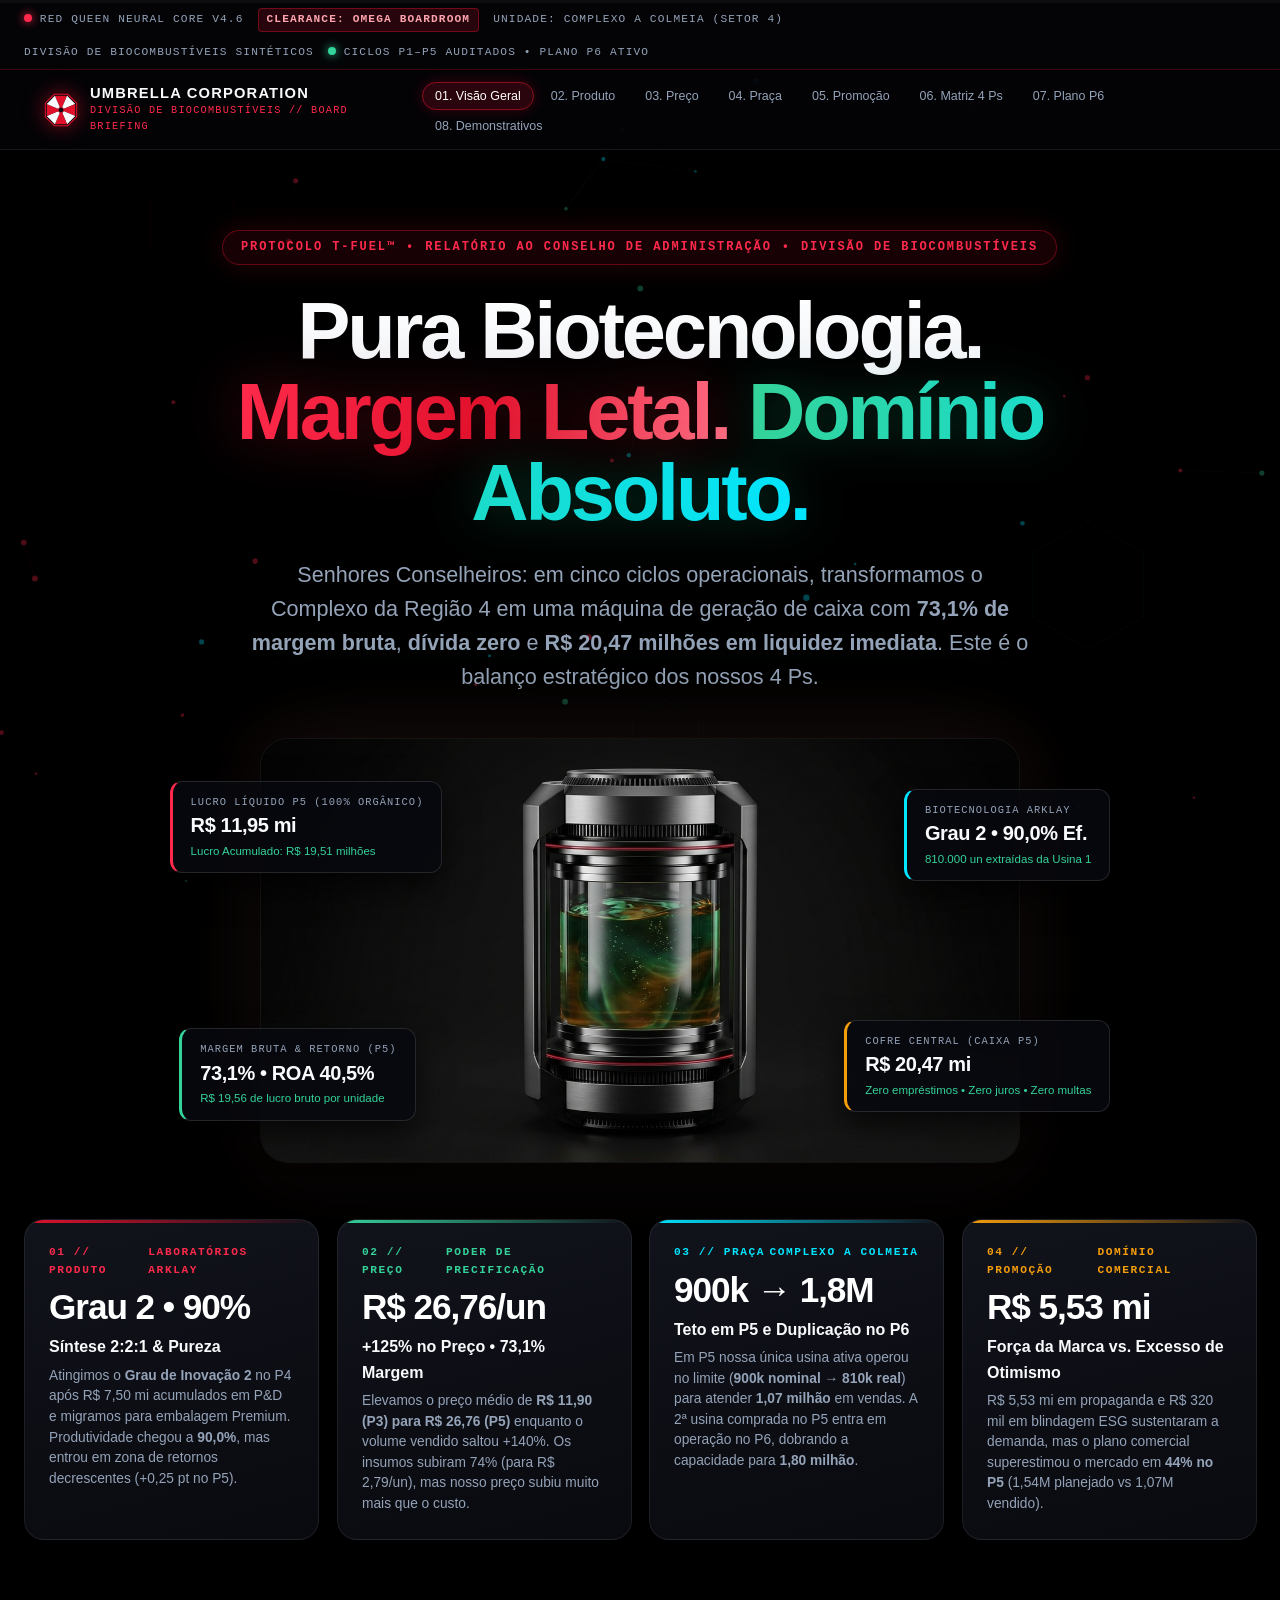
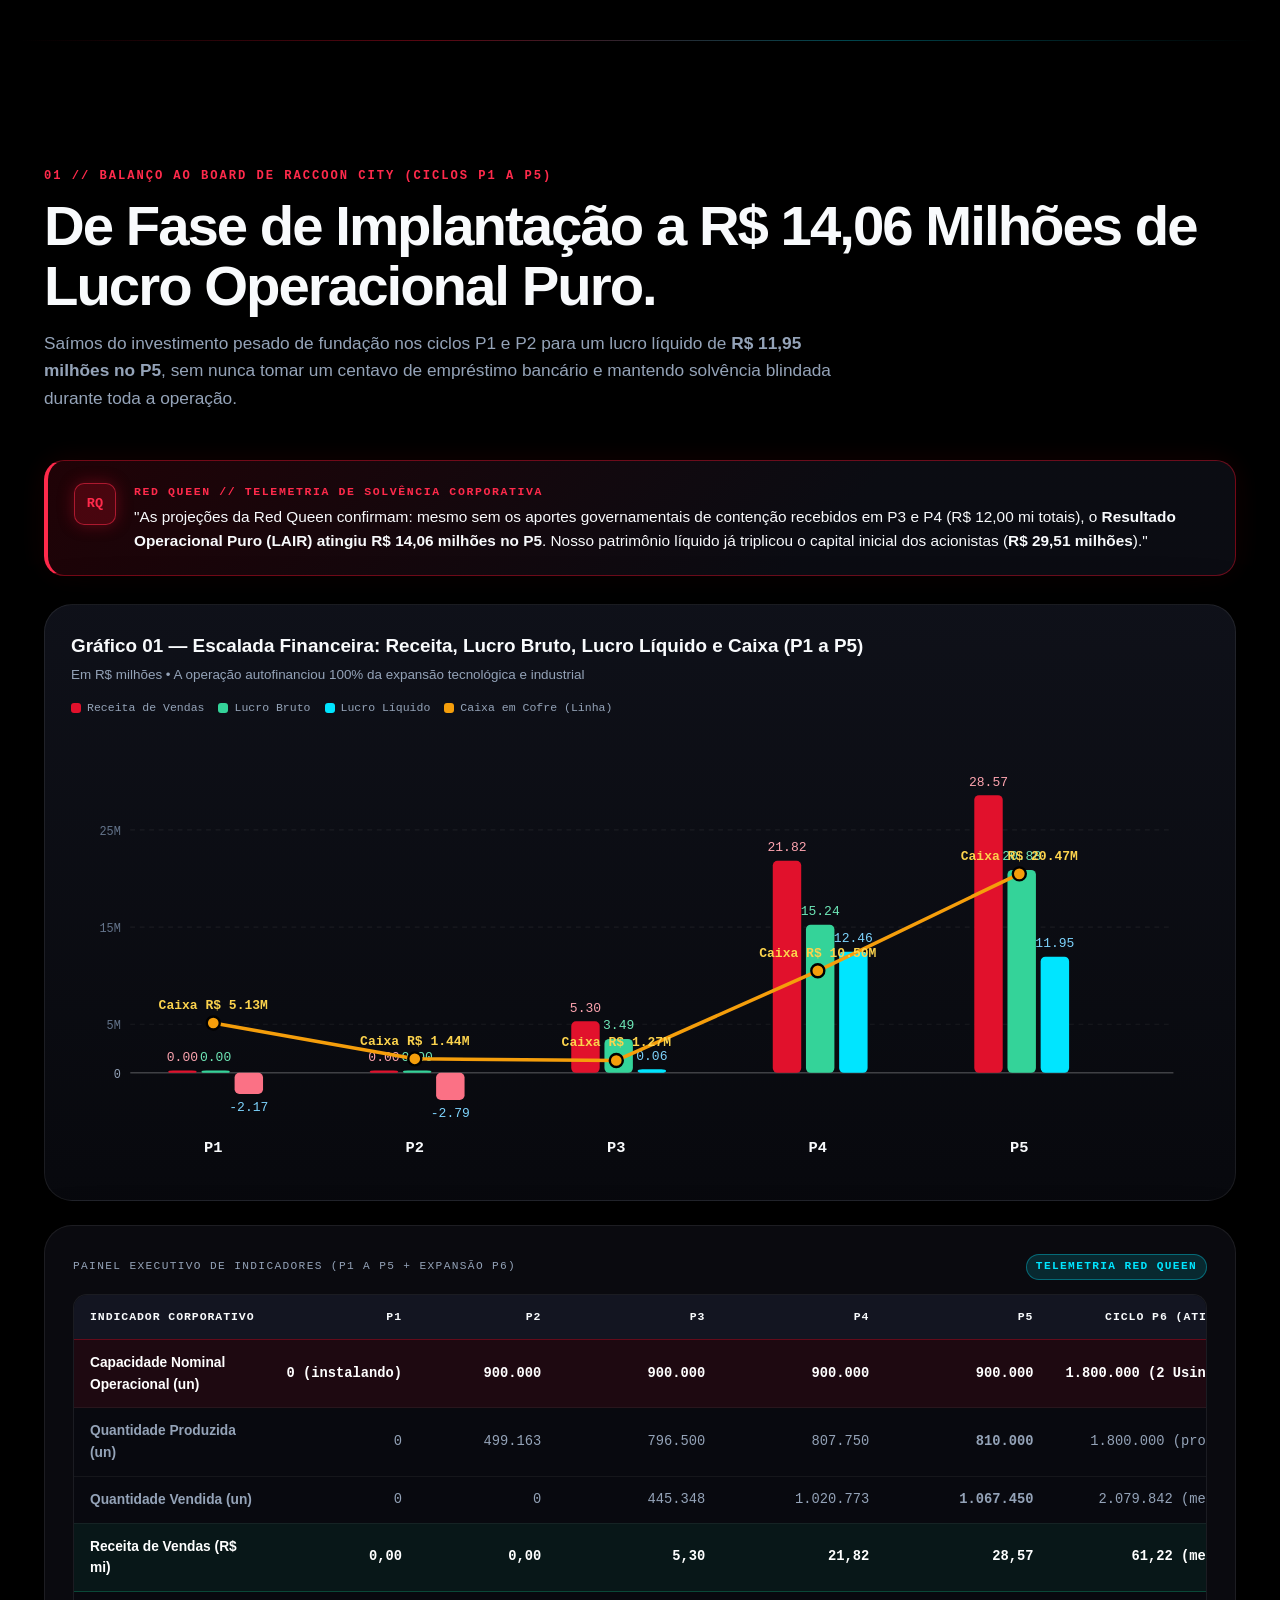
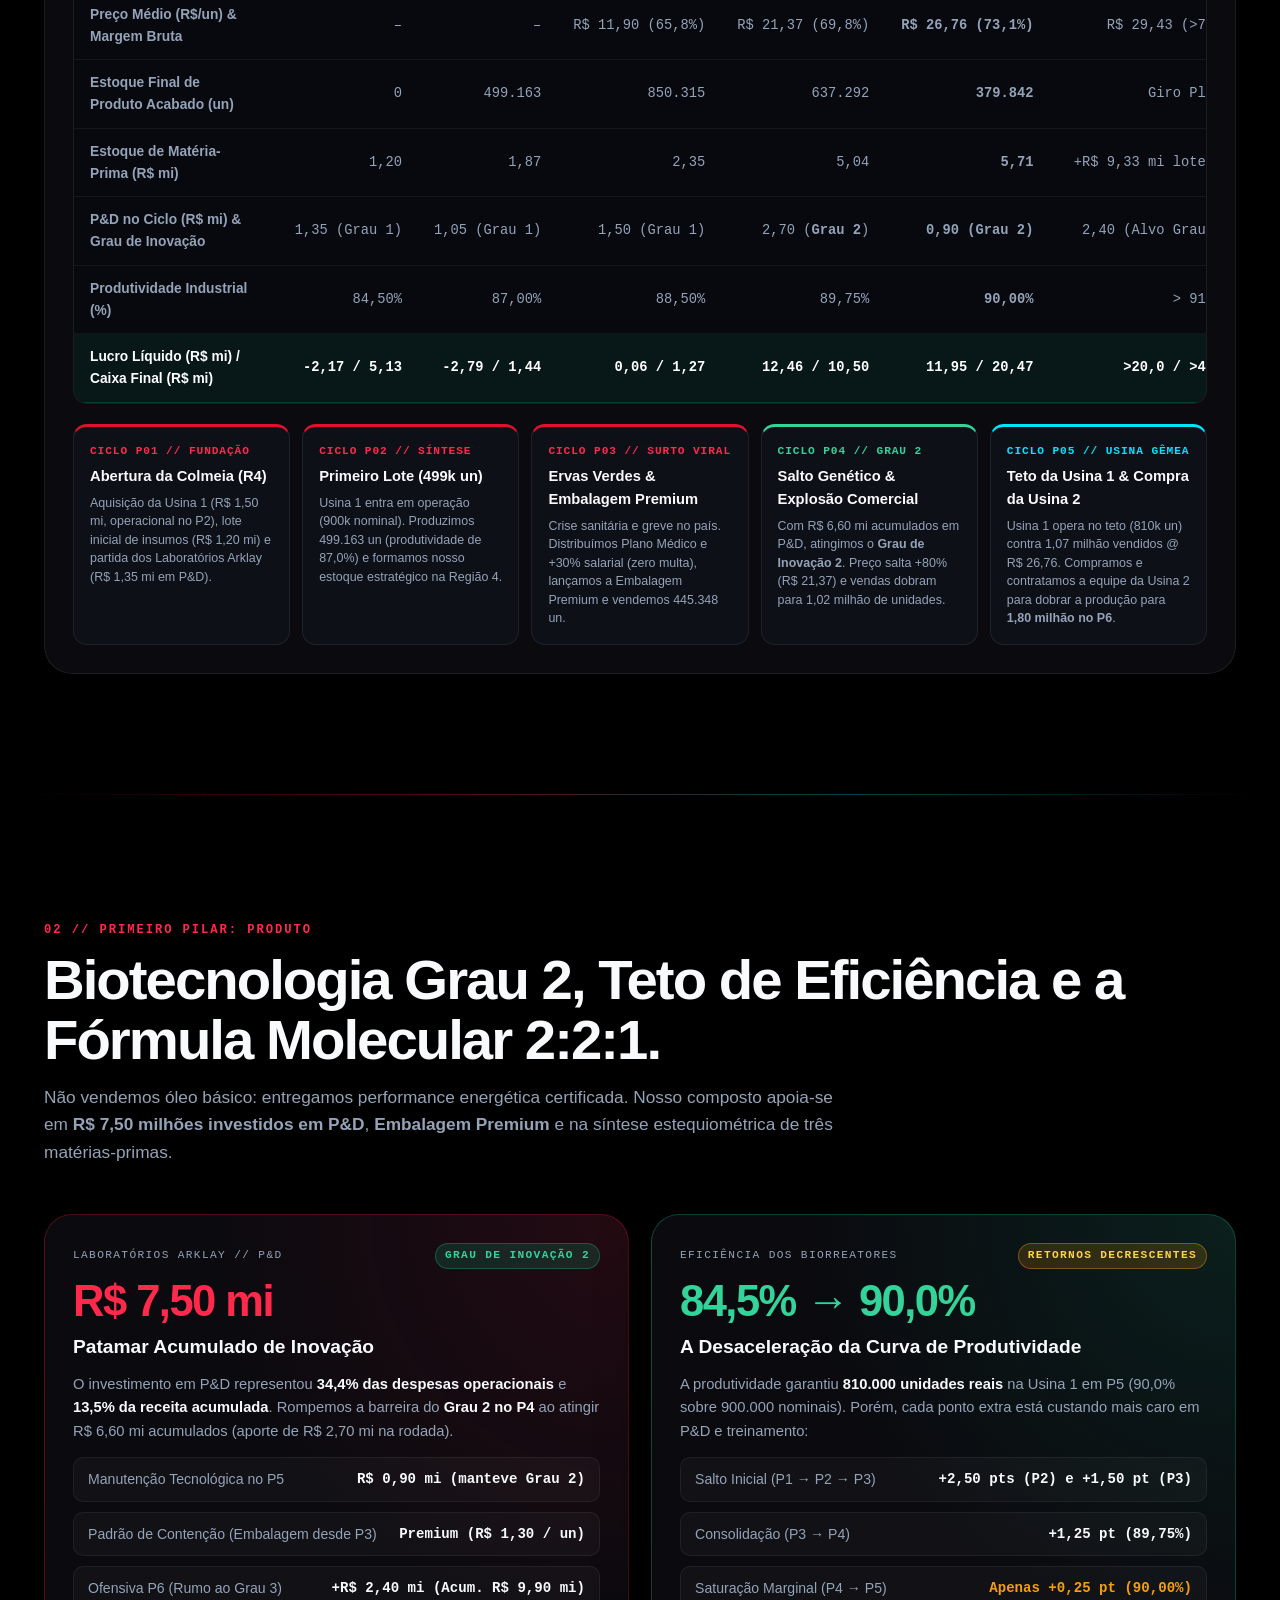
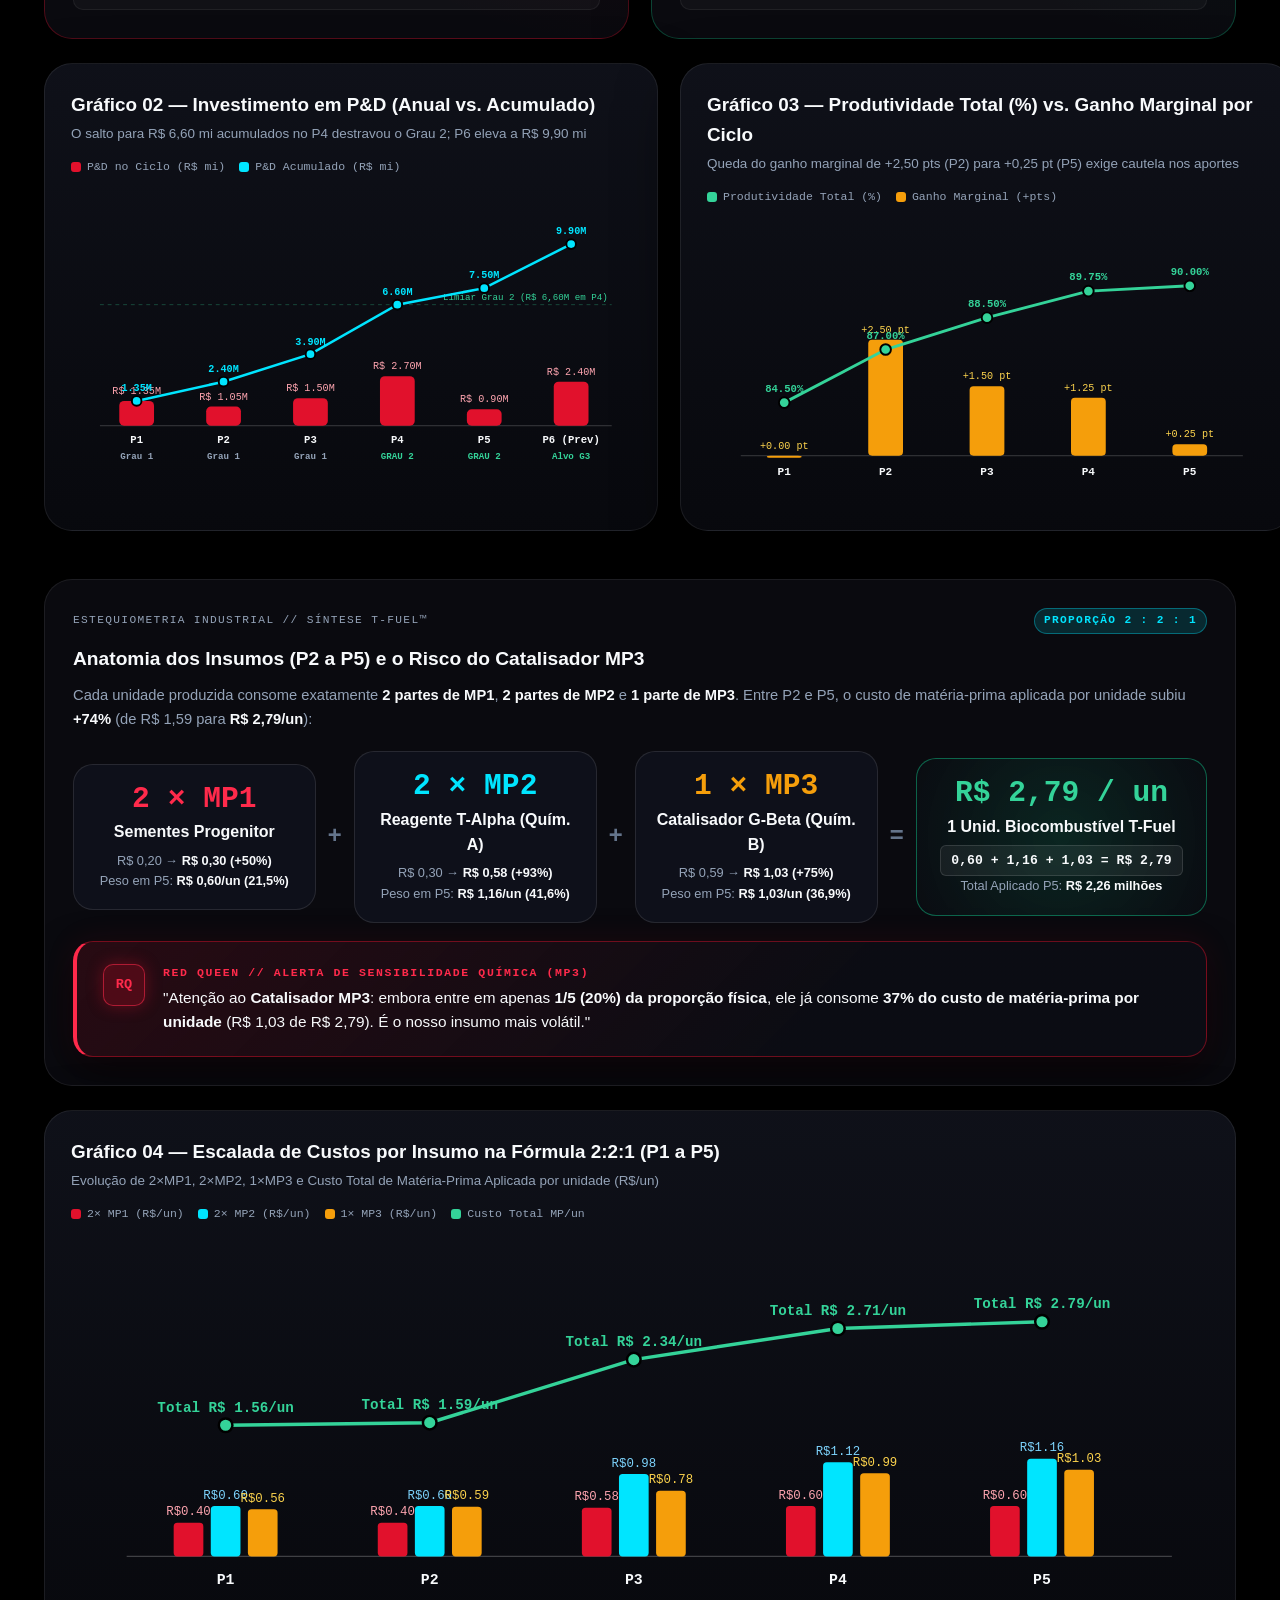
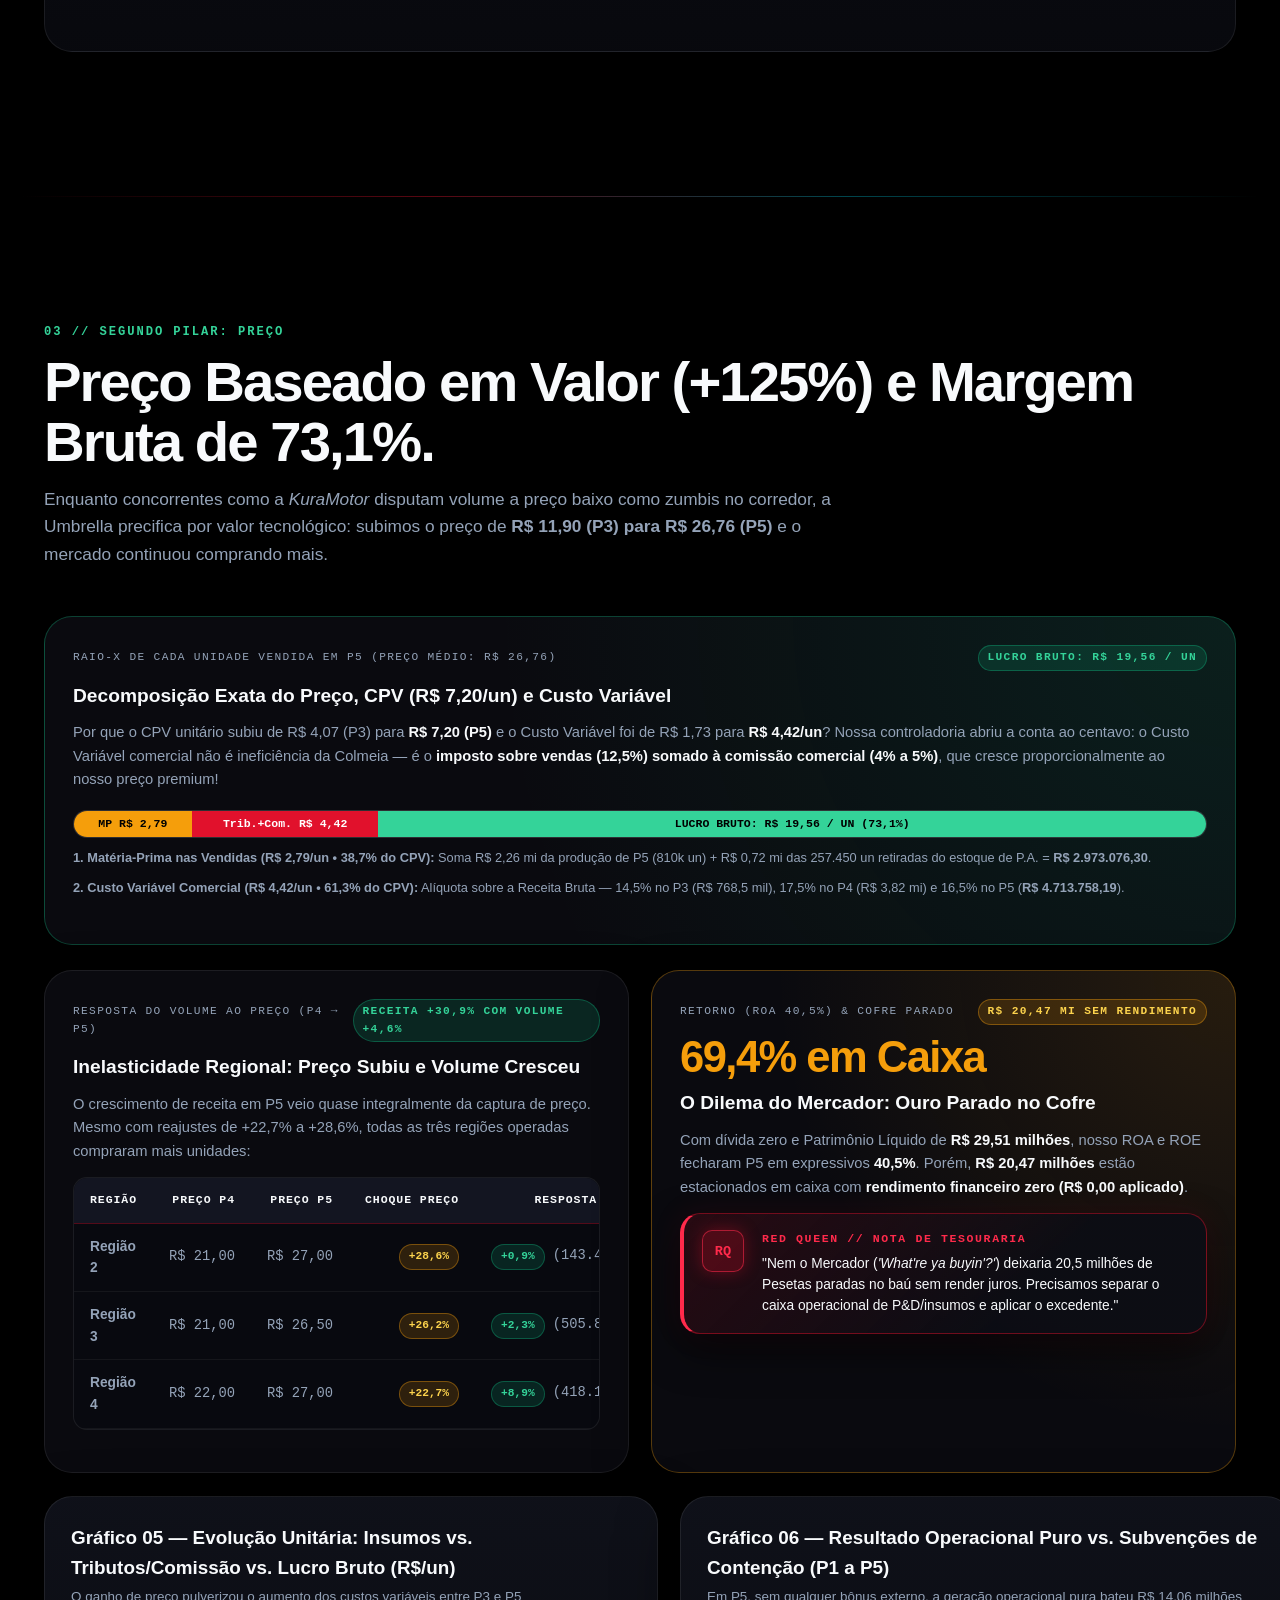
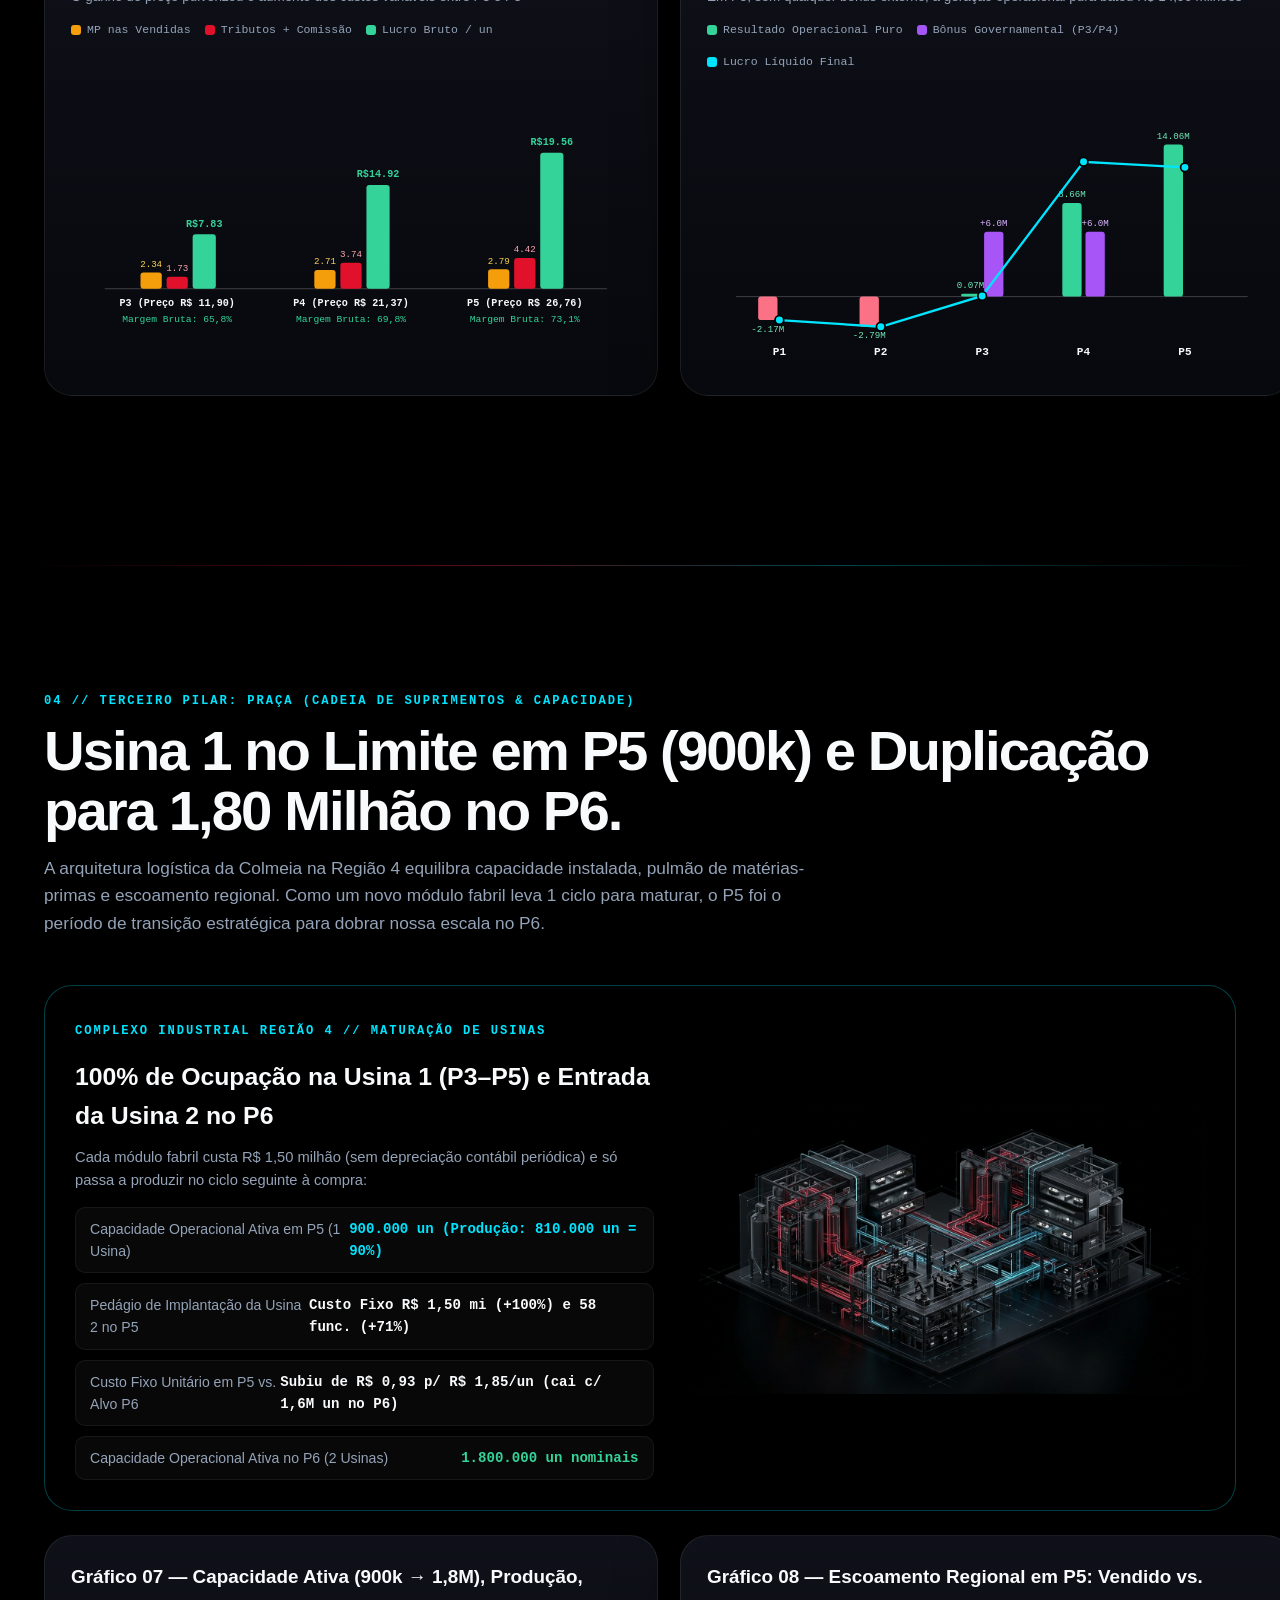
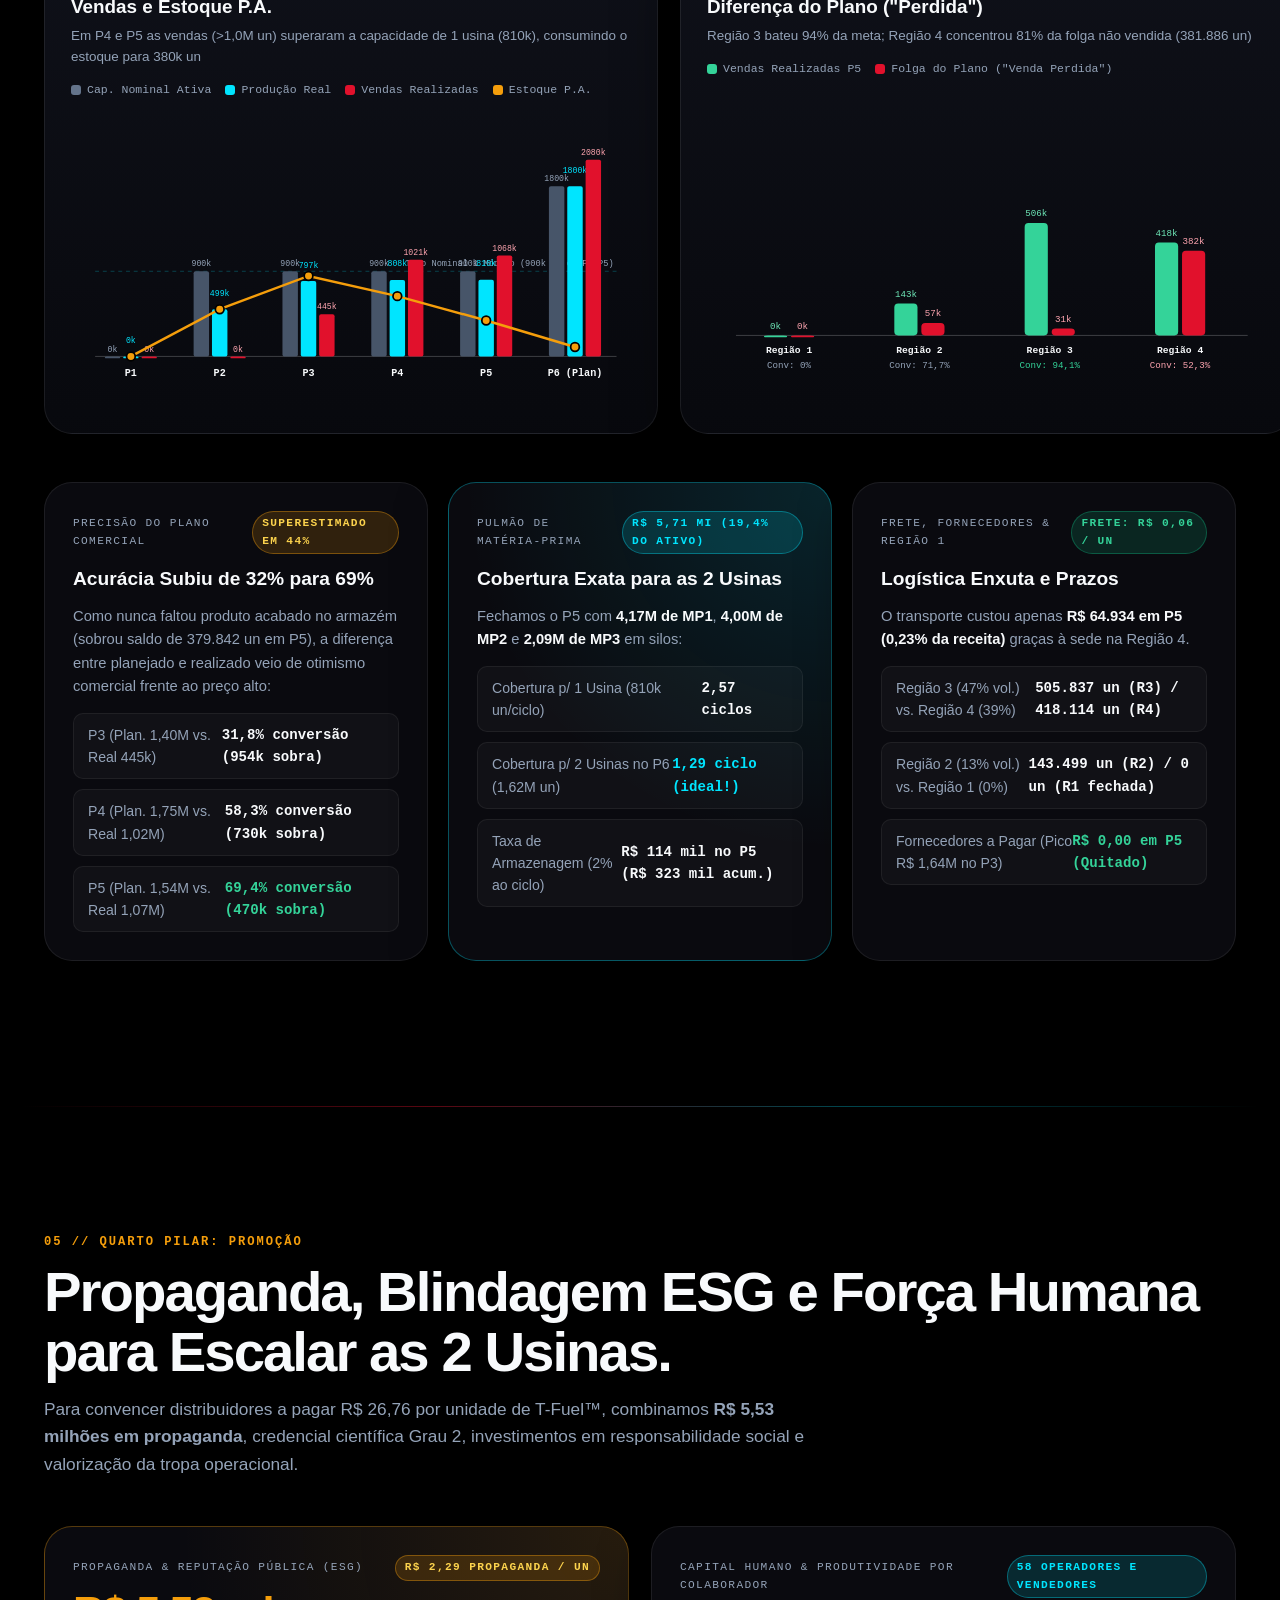
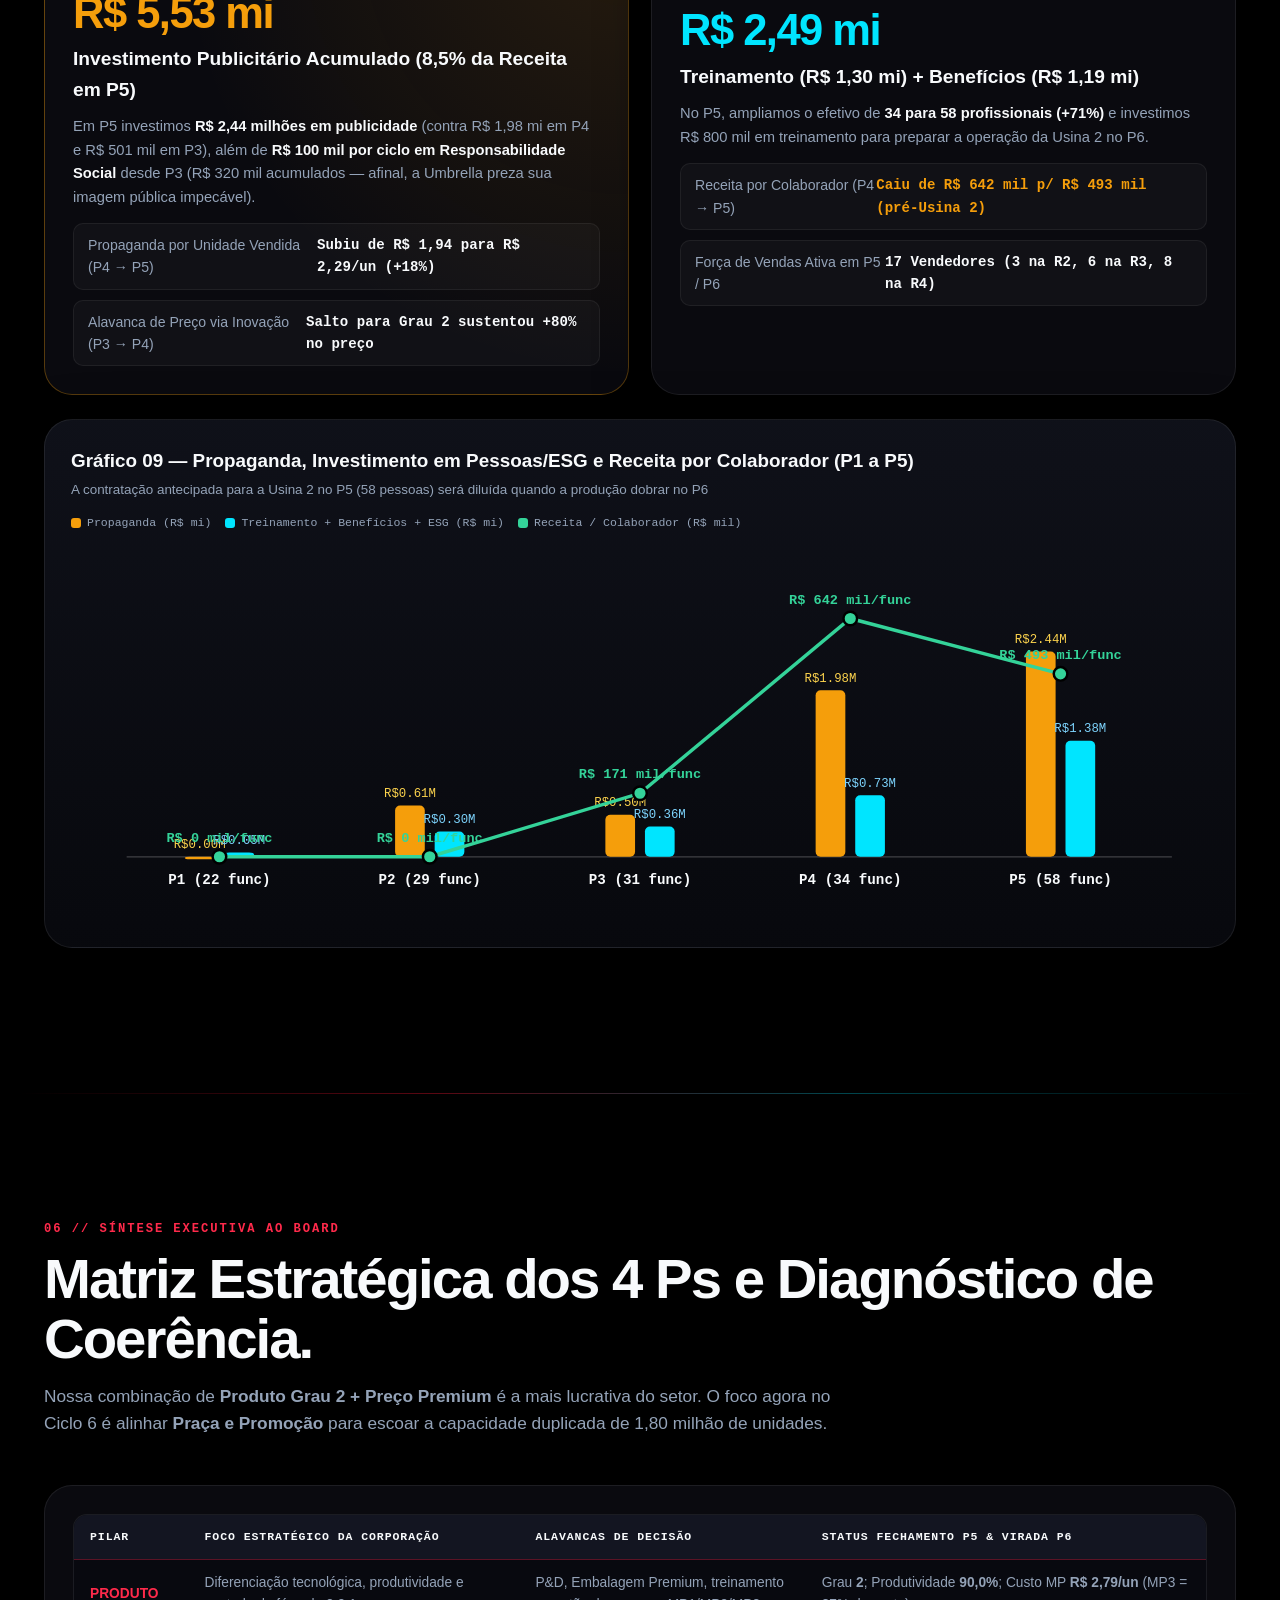
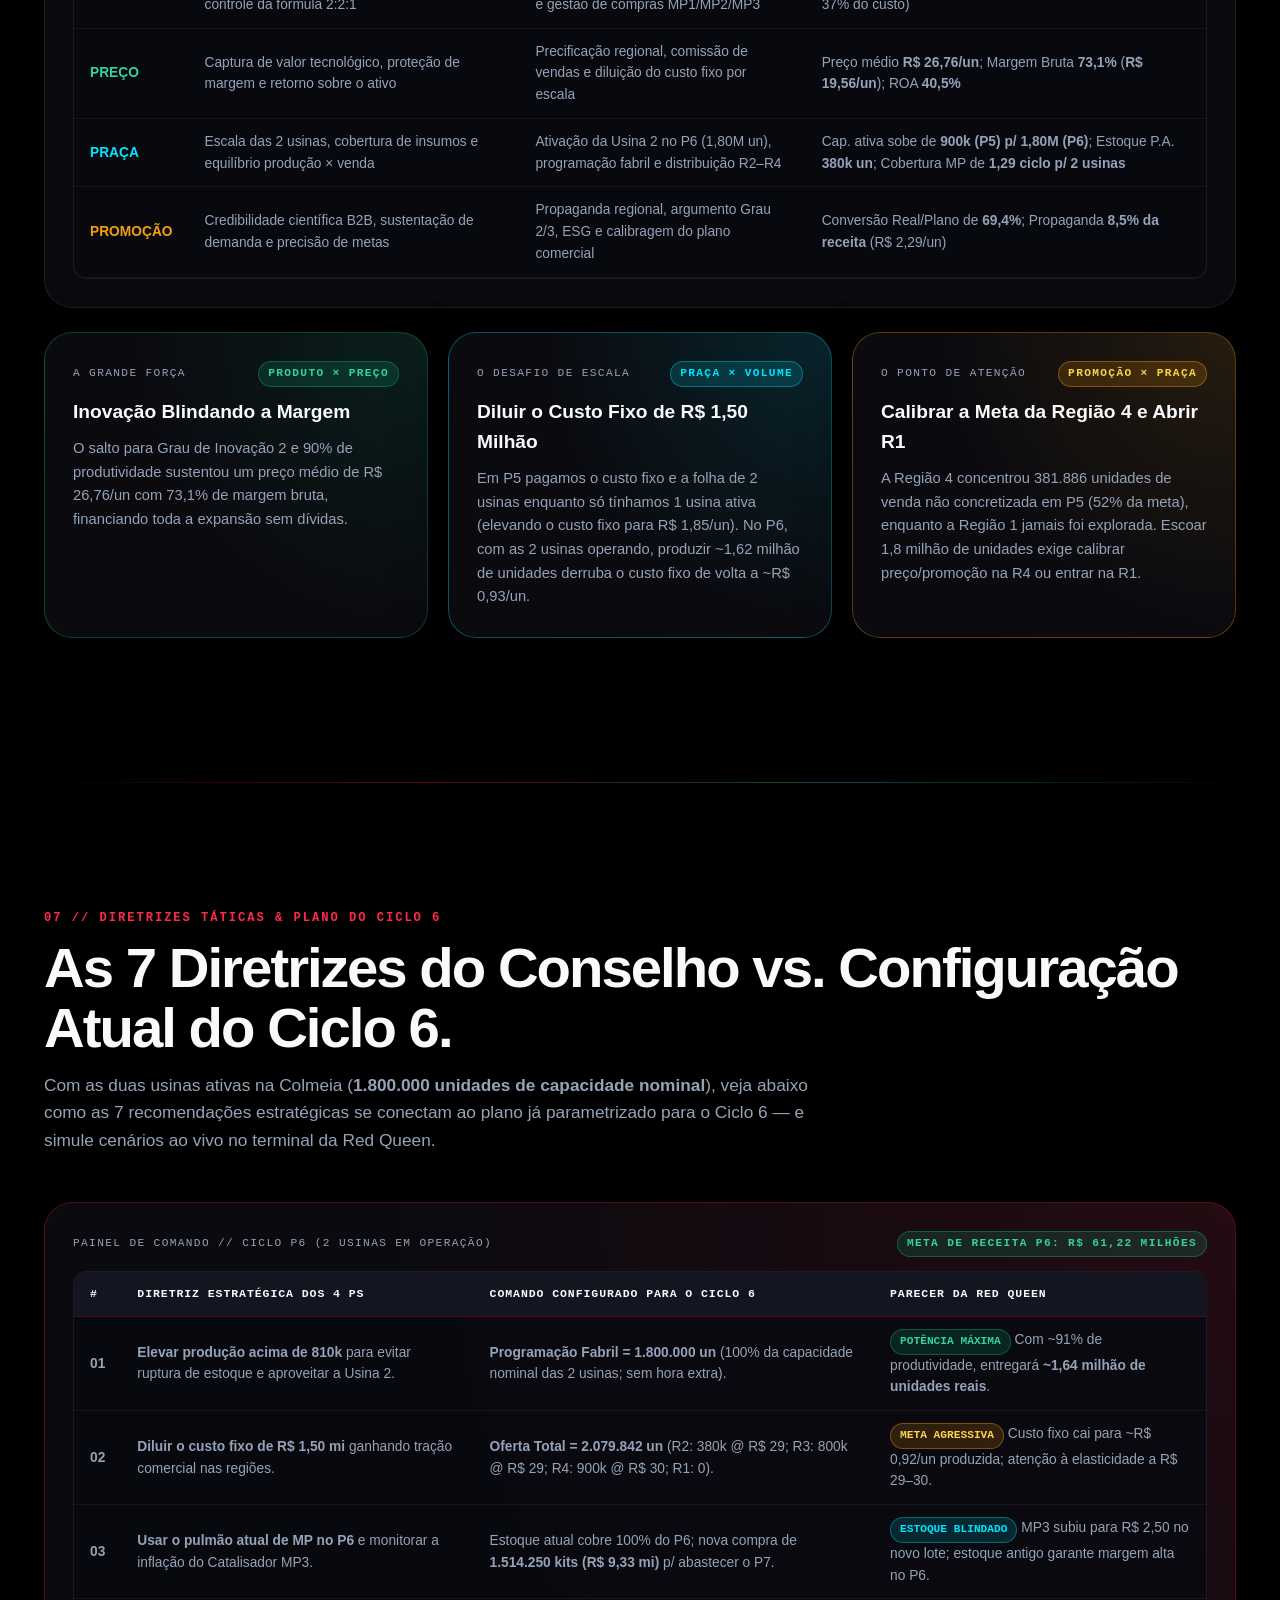
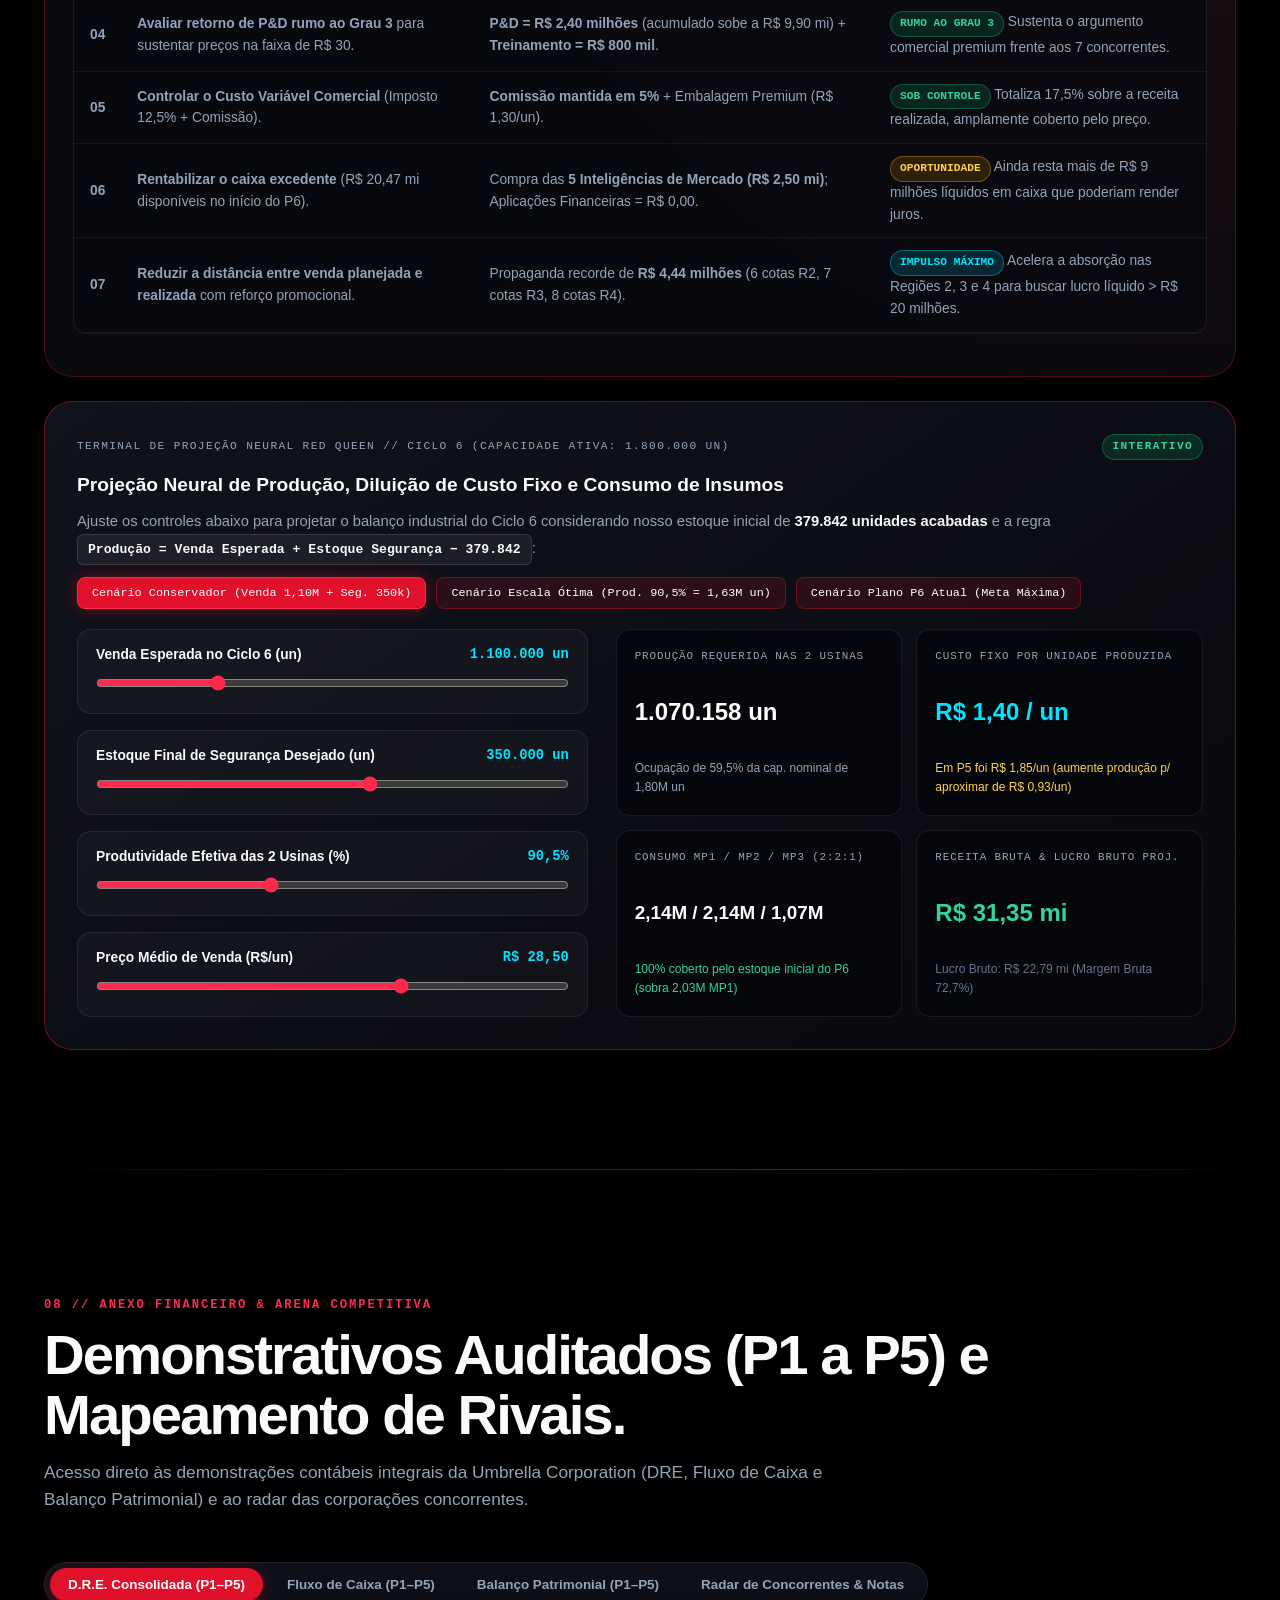
==== site/index.html @ ec69724a "feat: Umbrella Corp Bio-Energy 4Ps Board Briefing & Docker setup" ====
<!DOCTYPE html>
<html lang="pt-BR">
<head>
  <meta charset="UTF-8" />
  <meta name="viewport" content="width=device-width, initial-scale=1.0" />
  <title>UMBRELLA CORPORATION // Briefing Executivo ao Board — Divisão de Biocombustíveis</title>
  <link rel="stylesheet" href="styles.css" />
</head>
<body>
  <!-- Scroll-Driven Top Progress Laser -->
  <div class="scroll-laser-track" aria-hidden="true">
    <div class="scroll-laser-bar" id="scrollLaserBar"></div>
  </div>

  <!-- Interactive Ambient Bio-Grid Canvas -->
  <canvas id="bioCanvas" aria-hidden="true"></canvas>

  <!-- Red Queen Security Clearance Strip -->
  <div class="clearance-strip">
    <div class="clearance-inner">
      <div class="clearance-group">
        <span><span class="status-dot"></span> RED QUEEN NEURAL CORE v4.6</span>
        <span class="clearance-tag">CLEARANCE: OMEGA BOARDROOM</span>
        <span>UNIDADE: COMPLEXO A COLMEIA (SETOR 4)</span>
      </div>
      <div class="clearance-group">
        <span>DIVISÃO DE BIOCOMBUSTÍVEIS SINTÉTICOS</span>
        <span><span class="status-dot emerald"></span> CICLOS P1–P5 AUDITADOS • PLANO P6 ATIVO</span>
      </div>
    </div>
  </div>

  <!-- Apple ProLED XDR Style Sticky Navigation -->
  <header class="apple-sticky-nav" id="stickyNav">
    <div class="nav-container">
      <a href="#top" class="brand-cluster">
        <svg class="umbrella-octagon-svg" viewBox="0 0 100 100" aria-label="Umbrella Corporation Emblem">
          <polygon points="30,4 70,4 96,30 96,70 70,96 30,96 4,70 4,30" fill="#07070b" stroke="#e1112c" stroke-width="3"/>
          <polygon points="50,50 32,8 68,8" fill="#e1112c"/>
          <polygon points="50,50 68,8 92,32" fill="#f8fafc"/>
          <polygon points="50,50 92,32 92,68" fill="#e1112c"/>
          <polygon points="50,50 92,68 68,92" fill="#f8fafc"/>
          <polygon points="50,50 68,92 32,92" fill="#e1112c"/>
          <polygon points="50,50 32,92 8,68" fill="#f8fafc"/>
          <polygon points="50,50 8,68 8,32" fill="#e1112c"/>
          <polygon points="50,50 8,32 32,8" fill="#f8fafc"/>
          <circle cx="50" cy="50" r="8" fill="#07070b" stroke="#e1112c" stroke-width="2"/>
        </svg>
        <div class="brand-titles">
          <span class="brand-name">UMBRELLA CORPORATION</span>
          <span class="brand-sub">DIVISÃO DE BIOCOMBUSTÍVEIS // BOARD BRIEFING</span>
        </div>
      </a>
      <nav aria-label="Navegação do Conselho">
        <ul class="nav-links" id="navLinks">
          <li><a href="#resumo" class="active">01. Visão Geral</a></li>
          <li><a href="#produto">02. Produto</a></li>
          <li><a href="#preco">03. Preço</a></li>
          <li><a href="#praca">04. Praça</a></li>
          <li><a href="#promocao">05. Promoção</a></li>
          <li><a href="#sinergia">06. Matriz 4 Ps</a></li>
          <li><a href="#simulador-p6">07. Plano P6</a></li>
          <li><a href="#contabil">08. Demonstrativos</a></li>
        </ul>
      </nav>
    </div>
  </header>

  <main id="top">
    <!-- =====================================================================
         HERO STAGE (Apple ProLED XDR Display Style + Umbrella Bio-Reactor)
         ===================================================================== -->
    <section class="hero-stage">
      <div class="hero-eyebrow reveal-on-scroll">
        <span>PROTOCOLO T-FUEL™</span>
        <span>•</span>
        <span>RELATÓRIO AO CONSELHO DE ADMINISTRAÇÃO</span>
        <span>•</span>
        <span>DIVISÃO DE BIOCOMBUSTÍVEIS</span>
      </div>

      <h1 class="hero-headline reveal-on-scroll">
        Pura Biotecnologia.<br />
        <span class="crimson-glow">Margem Letal.</span>
        <span class="emerald-glow">Domínio Absoluto.</span>
      </h1>

      <p class="hero-lead reveal-on-scroll">
        Senhores Conselheiros: em cinco ciclos operacionais, transformamos o Complexo da Região 4 em uma máquina
        de geração de caixa com <strong>73,1% de margem bruta</strong>, <strong>dívida zero</strong> e
        <strong>R$ 20,47 milhões em liquidez imediata</strong>. Este é o balanço estratégico dos nossos 4 Ps.
      </p>

      <!-- Apple-style Hardware Showcase with Telemetry HUD Callouts -->
      <div class="reactor-showcase reveal-on-scroll">
        <div class="reactor-image-frame">
          <img src="assets/umbrella-reactor-hero.jpg" alt="Cápsula de Síntese T-Fuel da Umbrella Corporation" />
        </div>

        <div class="hud-callout top-left">
          <span class="hud-label">LUCRO LÍQUIDO P5 (100% ORGÂNICO)</span>
          <span class="hud-val">R$ 11,95 mi</span>
          <span class="hud-sub">Lucro Acumulado: R$ 19,51 milhões</span>
        </div>

        <div class="hud-callout bottom-left emerald-border">
          <span class="hud-label">MARGEM BRUTA &amp; RETORNO (P5)</span>
          <span class="hud-val">73,1% • ROA 40,5%</span>
          <span class="hud-sub">R$ 19,56 de lucro bruto por unidade</span>
        </div>

        <div class="hud-callout top-right cyan-border">
          <span class="hud-label">BIOTECNOLOGIA ARKLAY</span>
          <span class="hud-val">Grau 2 • 90,0% Ef.</span>
          <span class="hud-sub">810.000 un extraídas da Usina 1</span>
        </div>

        <div class="hud-callout bottom-right amber-border">
          <span class="hud-label">COFRE CENTRAL (CAIXA P5)</span>
          <span class="hud-val">R$ 20,47 mi</span>
          <span class="hud-sub">Zero empréstimos • Zero juros • Zero multas</span>
        </div>
      </div>

      <!-- 4 Ps Executive Summary Bento Cards -->
      <div class="hero-4ps-grid">
        <article class="p-summary-card p-produto reveal-on-scroll">
          <div class="p-tag">
            <span>01 // PRODUTO</span>
            <span>LABORATÓRIOS ARKLAY</span>
          </div>
          <div class="p-card-metric">Grau 2 • 90%</div>
          <h2 class="p-card-title">Síntese 2:2:1 &amp; Pureza</h2>
          <p class="p-card-desc">
            Atingimos o <strong>Grau de Inovação 2</strong> no P4 após R$ 7,50 mi acumulados em P&amp;D e migramos para embalagem Premium.
            Produtividade chegou a <strong>90,0%</strong>, mas entrou em zona de retornos decrescentes (+0,25 pt no P5).
          </p>
        </article>

        <article class="p-summary-card p-preco reveal-on-scroll">
          <div class="p-tag">
            <span>02 // PREÇO</span>
            <span>PODER DE PRECIFICAÇÃO</span>
          </div>
          <div class="p-card-metric">R$ 26,76/un</div>
          <h2 class="p-card-title">+125% no Preço • 73,1% Margem</h2>
          <p class="p-card-desc">
            Elevamos o preço médio de <strong>R$ 11,90 (P3) para R$ 26,76 (P5)</strong> enquanto o volume vendido saltou +140%.
            Os insumos subiram 74% (para R$ 2,79/un), mas nosso preço subiu muito mais que o custo.
          </p>
        </article>

        <article class="p-summary-card p-praca reveal-on-scroll">
          <div class="p-tag">
            <span>03 // PRAÇA</span>
            <span>COMPLEXO A COLMEIA</span>
          </div>
          <div class="p-card-metric">900k → 1,8M</div>
          <h2 class="p-card-title">Teto em P5 e Duplicação no P6</h2>
          <p class="p-card-desc">
            Em P5 nossa única usina ativa operou no limite (<strong>900k nominal → 810k real</strong>) para atender <strong>1,07 milhão</strong> em vendas.
            A 2ª usina comprada no P5 entra em operação no P6, dobrando a capacidade para <strong>1,80 milhão</strong>.
          </p>
        </article>

        <article class="p-summary-card p-promocao reveal-on-scroll">
          <div class="p-tag">
            <span>04 // PROMOÇÃO</span>
            <span>DOMÍNIO COMERCIAL</span>
          </div>
          <div class="p-card-metric">R$ 5,53 mi</div>
          <h2 class="p-card-title">Força da Marca vs. Excesso de Otimismo</h2>
          <p class="p-card-desc">
            R$ 5,53 mi em propaganda e R$ 320 mil em blindagem ESG sustentaram a demanda, mas o plano comercial superestimou o mercado em
            <strong>44% no P5</strong> (1,54M planejado vs 1,07M vendido).
          </p>
        </article>
      </div>
    </section>

    <div class="section-divider"></div>

    <!-- =====================================================================
         SECTION 01: VISÃO EXECUTIVA & TRAJETÓRIA P1 A P5
         ===================================================================== -->
    <section class="section-shell" id="resumo">
      <div class="section-header reveal-on-scroll">
        <span class="section-kicker">01 // BALANÇO AO BOARD DE RACCOON CITY (CICLOS P1 A P5)</span>
        <h2 class="section-title">De Fase de Implantação a R$ 14,06 Milhões de Lucro Operacional Puro.</h2>
        <p class="section-subtitle">
          Saímos do investimento pesado de fundação nos ciclos P1 e P2 para um lucro líquido de <strong>R$ 11,95 milhões no P5</strong>,
          sem nunca tomar um centavo de empréstimo bancário e mantendo solvência blindada durante toda a operação.
        </p>
      </div>

      <!-- Red Queen Callout 01 -->
      <div class="red-queen-box reveal-on-scroll">
        <div class="rq-avatar">RQ</div>
        <div class="rq-content">
          <div class="rq-header">RED QUEEN // TELEMETRIA DE SOLVÊNCIA CORPORATIVA</div>
          <p class="rq-text">
            "As projeções da Red Queen confirmam: mesmo sem os aportes governamentais de contenção recebidos em P3 e P4 (R$ 12,00 mi totais),
            o <strong>Resultado Operacional Puro (LAIR) atingiu R$ 14,06 milhões no P5</strong>. Nosso patrimônio líquido já triplicou o capital inicial dos acionistas (<strong>R$ 29,51 milhões</strong>)."
          </p>
        </div>
      </div>

      <!-- Animated Chart 01: Financial Trajectory P1-P5 -->
      <div class="chart-panel reveal-on-scroll" id="chartFinTrajectory">
        <div class="chart-header">
          <div class="chart-title-group">
            <h3>Gráfico 01 — Escalada Financeira: Receita, Lucro Bruto, Lucro Líquido e Caixa (P1 a P5)</h3>
            <p>Em R$ milhões • A operação autofinanciou 100% da expansão tecnológica e industrial</p>
          </div>
          <div class="chart-legend">
            <span class="legend-item"><span class="legend-swatch" style="background:#e1112c"></span>Receita de Vendas</span>
            <span class="legend-item"><span class="legend-swatch" style="background:#34d399"></span>Lucro Bruto</span>
            <span class="legend-item"><span class="legend-swatch" style="background:#00e5ff"></span>Lucro Líquido</span>
            <span class="legend-item"><span class="legend-swatch" style="background:#f59e0b"></span>Caixa em Cofre (Linha)</span>
          </div>
        </div>
        <div class="svg-chart-stage" id="svgStageFinancial"></div>
      </div>

      <!-- Master Indicator Table (Concise & Clean) -->
      <div class="bento-card reveal-on-scroll">
        <div class="bento-eyebrow">
          <span>PAINEL EXECUTIVO DE INDICADORES (P1 A P5 + EXPANSÃO P6)</span>
          <span class="badge-pill info">TELEMETRIA RED QUEEN</span>
        </div>
        <div class="table-scroll-wrapper">
          <table class="umbrella-table">
            <thead>
              <tr>
                <th>Indicador Corporativo</th>
                <th class="num-col">P1</th>
                <th class="num-col">P2</th>
                <th class="num-col">P3</th>
                <th class="num-col">P4</th>
                <th class="num-col">P5</th>
                <th class="num-col">Ciclo P6 (Ativo)</th>
              </tr>
            </thead>
            <tbody>
              <tr class="crimson-row">
                <td><strong>Capacidade Nominal Operacional (un)</strong></td>
                <td class="num-col">0 (instalando)</td>
                <td class="num-col">900.000</td>
                <td class="num-col">900.000</td>
                <td class="num-col">900.000</td>
                <td class="num-col"><strong>900.000</strong></td>
                <td class="num-col"><strong>1.800.000 (2 Usinas)</strong></td>
              </tr>
              <tr>
                <td><strong>Quantidade Produzida (un)</strong></td>
                <td class="num-col">0</td>
                <td class="num-col">499.163</td>
                <td class="num-col">796.500</td>
                <td class="num-col">807.750</td>
                <td class="num-col"><strong>810.000</strong></td>
                <td class="num-col">1.800.000 (prog.)</td>
              </tr>
              <tr>
                <td><strong>Quantidade Vendida (un)</strong></td>
                <td class="num-col">0</td>
                <td class="num-col">0</td>
                <td class="num-col">445.348</td>
                <td class="num-col">1.020.773</td>
                <td class="num-col"><strong>1.067.450</strong></td>
                <td class="num-col">2.079.842 (meta)</td>
              </tr>
              <tr class="highlight-row">
                <td><strong>Receita de Vendas (R$ mi)</strong></td>
                <td class="num-col">0,00</td>
                <td class="num-col">0,00</td>
                <td class="num-col">5,30</td>
                <td class="num-col">21,82</td>
                <td class="num-col"><strong>28,57</strong></td>
                <td class="num-col">61,22 (meta)</td>
              </tr>
              <tr>
                <td><strong>Preço Médio (R$/un) &amp; Margem Bruta</strong></td>
                <td class="num-col">–</td>
                <td class="num-col">–</td>
                <td class="num-col">R$ 11,90 (65,8%)</td>
                <td class="num-col">R$ 21,37 (69,8%)</td>
                <td class="num-col"><strong>R$ 26,76 (73,1%)</strong></td>
                <td class="num-col">R$ 29,43 (&gt;74%)</td>
              </tr>
              <tr>
                <td><strong>Estoque Final de Produto Acabado (un)</strong></td>
                <td class="num-col">0</td>
                <td class="num-col">499.163</td>
                <td class="num-col">850.315</td>
                <td class="num-col">637.292</td>
                <td class="num-col"><strong>379.842</strong></td>
                <td class="num-col">Giro Pleno</td>
              </tr>
              <tr>
                <td><strong>Estoque de Matéria-Prima (R$ mi)</strong></td>
                <td class="num-col">1,20</td>
                <td class="num-col">1,87</td>
                <td class="num-col">2,35</td>
                <td class="num-col">5,04</td>
                <td class="num-col"><strong>5,71</strong></td>
                <td class="num-col">+R$ 9,33 mi lote P7</td>
              </tr>
              <tr>
                <td><strong>P&amp;D no Ciclo (R$ mi) &amp; Grau de Inovação</strong></td>
                <td class="num-col">1,35 (Grau 1)</td>
                <td class="num-col">1,05 (Grau 1)</td>
                <td class="num-col">1,50 (Grau 1)</td>
                <td class="num-col">2,70 (<strong>Grau 2</strong>)</td>
                <td class="num-col"><strong>0,90 (Grau 2)</strong></td>
                <td class="num-col">2,40 (Alvo Grau 3)</td>
              </tr>
              <tr>
                <td><strong>Produtividade Industrial (%)</strong></td>
                <td class="num-col">84,50%</td>
                <td class="num-col">87,00%</td>
                <td class="num-col">88,50%</td>
                <td class="num-col">89,75%</td>
                <td class="num-col"><strong>90,00%</strong></td>
                <td class="num-col">&gt; 91,0%</td>
              </tr>
              <tr class="highlight-row">
                <td><strong>Lucro Líquido (R$ mi) / Caixa Final (R$ mi)</strong></td>
                <td class="num-col">-2,17 / 5,13</td>
                <td class="num-col">-2,79 / 1,44</td>
                <td class="num-col">0,06 / 1,27</td>
                <td class="num-col">12,46 / 10,50</td>
                <td class="num-col"><strong>11,95 / 20,47</strong></td>
                <td class="num-col">&gt;20,0 / &gt;48,0</td>
              </tr>
            </tbody>
          </table>
        </div>

        <!-- Scenario Timeline P1-P5 (In-Universe Lore) -->
        <div class="scenario-timeline">
          <div class="timeline-step">
            <div class="timeline-period">CICLO P01 // FUNDAÇÃO</div>
            <div class="timeline-title">Abertura da Colmeia (R4)</div>
            <p class="timeline-desc">
              Aquisição da Usina 1 (R$ 1,50 mi, operacional no P2), lote inicial de insumos (R$ 1,20 mi) e partida dos Laboratórios Arklay (R$ 1,35 mi em P&amp;D).
            </p>
          </div>
          <div class="timeline-step">
            <div class="timeline-period">CICLO P02 // SÍNTESE</div>
            <div class="timeline-title">Primeiro Lote (499k un)</div>
            <p class="timeline-desc">
              Usina 1 entra em operação (900k nominal). Produzimos 499.163 un (produtividade de 87,0%) e formamos nosso estoque estratégico na Região 4.
            </p>
          </div>
          <div class="timeline-step">
            <div class="timeline-period">CICLO P03 // SURTO VIRAL</div>
            <div class="timeline-title">Ervas Verdes &amp; Embalagem Premium</div>
            <p class="timeline-desc">
              Crise sanitária e greve no país. Distribuímos Plano Médico e +30% salarial (zero multa), lançamos a Embalagem Premium e vendemos 445.348 un.
            </p>
          </div>
          <div class="timeline-step p4">
            <div class="timeline-period">CICLO P04 // GRAU 2</div>
            <div class="timeline-title">Salto Genético &amp; Explosão Comercial</div>
            <p class="timeline-desc">
              Com R$ 6,60 mi acumulados em P&amp;D, atingimos o <strong>Grau de Inovação 2</strong>. Preço salta +80% (R$ 21,37) e vendas dobram para 1,02 milhão de unidades.
            </p>
          </div>
          <div class="timeline-step p5">
            <div class="timeline-period">CICLO P05 // USINA GÊMEA</div>
            <div class="timeline-title">Teto da Usina 1 &amp; Compra da Usina 2</div>
            <p class="timeline-desc">
              Usina 1 opera no teto (810k un) contra 1,07 milhão vendidos @ R$ 26,76. Compramos e contratamos a equipe da Usina 2 para dobrar a produção para <strong>1,80 milhão no P6</strong>.
            </p>
          </div>
        </div>
      </div>
    </section>

    <div class="section-divider"></div>

    <!-- =====================================================================
         SECTION 02: 1º P — PRODUTO (LABORATÓRIOS ARKLAY & FÓRMULA 2:2:1)
         ===================================================================== -->
    <section class="section-shell" id="produto">
      <div class="section-header reveal-on-scroll">
        <span class="section-kicker">02 // PRIMEIRO PILAR: PRODUTO</span>
        <h2 class="section-title">Biotecnologia Grau 2, Teto de Eficiência e a Fórmula Molecular 2:2:1.</h2>
        <p class="section-subtitle">
          Não vendemos óleo básico: entregamos performance energética certificada. Nosso composto apoia-se em
          <strong>R$ 7,50 milhões investidos em P&amp;D</strong>, <strong>Embalagem Premium</strong> e na síntese estequiométrica
          de três matérias-primas.
        </p>
      </div>

      <div class="bento-grid-2">
        <div class="bento-card crimson-accent reveal-on-scroll">
          <div class="bento-eyebrow">
            <span>LABORATÓRIOS ARKLAY // P&amp;D</span>
            <span class="badge-pill pos">GRAU DE INOVAÇÃO 2</span>
          </div>
          <div class="bento-big-number crimson">R$ 7,50 mi</div>
          <h3 class="bento-title">Patamar Acumulado de Inovação</h3>
          <p class="bento-body">
            O investimento em P&amp;D representou <strong>34,4% das despesas operacionais</strong> e <strong>13,5% da receita acumulada</strong>.
            Rompemos a barreira do <strong>Grau 2 no P4</strong> ao atingir R$ 6,60 mi acumulados (aporte de R$ 2,70 mi na rodada).
          </p>
          <div class="metric-strip-list">
            <div class="metric-strip-item">
              <span class="label">Manutenção Tecnológica no P5</span>
              <span class="val">R$ 0,90 mi (manteve Grau 2)</span>
            </div>
            <div class="metric-strip-item">
              <span class="label">Padrão de Contenção (Embalagem desde P3)</span>
              <span class="val">Premium (R$ 1,30 / un)</span>
            </div>
            <div class="metric-strip-item">
              <span class="label">Ofensiva P6 (Rumo ao Grau 3)</span>
              <span class="val">+R$ 2,40 mi (Acum. R$ 9,90 mi)</span>
            </div>
          </div>
        </div>

        <div class="bento-card emerald-accent reveal-on-scroll">
          <div class="bento-eyebrow">
            <span>EFICIÊNCIA DOS BIORREATORES</span>
            <span class="badge-pill warn">RETORNOS DECRESCENTES</span>
          </div>
          <div class="bento-big-number emerald">84,5% → 90,0%</div>
          <h3 class="bento-title">A Desaceleração da Curva de Produtividade</h3>
          <p class="bento-body">
            A produtividade garantiu <strong>810.000 unidades reais</strong> na Usina 1 em P5 (90,0% sobre 900.000 nominais).
            Porém, cada ponto extra está custando mais caro em P&amp;D e treinamento:
          </p>
          <div class="metric-strip-list">
            <div class="metric-strip-item">
              <span class="label">Salto Inicial (P1 → P2 → P3)</span>
              <span class="val">+2,50 pts (P2) e +1,50 pt (P3)</span>
            </div>
            <div class="metric-strip-item">
              <span class="label">Consolidação (P3 → P4)</span>
              <span class="val">+1,25 pt (89,75%)</span>
            </div>
            <div class="metric-strip-item">
              <span class="label">Saturação Marginal (P4 → P5)</span>
              <span class="val" style="color:var(--bio-amber);">Apenas +0,25 pt (90,00%)</span>
            </div>
          </div>
        </div>
      </div>

      <!-- Animated Charts 02 & 03 Side by Side -->
      <div class="bento-grid-2">
        <div class="chart-panel reveal-on-scroll" id="chartPnD">
          <div class="chart-header">
            <div class="chart-title-group">
              <h3>Gráfico 02 — Investimento em P&amp;D (Anual vs. Acumulado)</h3>
              <p>O salto para R$ 6,60 mi acumulados no P4 destravou o Grau 2; P6 eleva a R$ 9,90 mi</p>
            </div>
            <div class="chart-legend">
              <span class="legend-item"><span class="legend-swatch" style="background:#e1112c"></span>P&amp;D no Ciclo (R$ mi)</span>
              <span class="legend-item"><span class="legend-swatch" style="background:#00e5ff"></span>P&amp;D Acumulado (R$ mi)</span>
            </div>
          </div>
          <div class="svg-chart-stage" id="svgStagePnD"></div>
        </div>

        <div class="chart-panel reveal-on-scroll" id="chartProductivity">
          <div class="chart-header">
            <div class="chart-title-group">
              <h3>Gráfico 03 — Produtividade Total (%) vs. Ganho Marginal por Ciclo</h3>
              <p>Queda do ganho marginal de +2,50 pts (P2) para +0,25 pt (P5) exige cautela nos aportes</p>
            </div>
            <div class="chart-legend">
              <span class="legend-item"><span class="legend-swatch" style="background:#34d399"></span>Produtividade Total (%)</span>
              <span class="legend-item"><span class="legend-swatch" style="background:#f59e0b"></span>Ganho Marginal (+pts)</span>
            </div>
          </div>
          <div class="svg-chart-stage" id="svgStageProductivity"></div>
        </div>
      </div>

      <!-- Raw Material 2:2:1 Molecular Synthesis -->
      <div class="bento-card reveal-on-scroll">
        <div class="bento-eyebrow">
          <span>ESTEQUIOMETRIA INDUSTRIAL // SÍNTESE T-FUEL™</span>
          <span class="badge-pill info">PROPORÇÃO 2 : 2 : 1</span>
        </div>
        <h3 class="bento-title">Anatomia dos Insumos (P2 a P5) e o Risco do Catalisador MP3</h3>
        <p class="bento-body">
          Cada unidade produzida consome exatamente <strong>2 partes de MP1</strong>, <strong>2 partes de MP2</strong> e <strong>1 parte de MP3</strong>.
          Entre P2 e P5, o custo de matéria-prima aplicada por unidade subiu <strong>+74%</strong> (de R$ 1,59 para <strong>R$ 2,79/un</strong>):
        </p>

        <div class="formula-stage">
          <div class="molecule-box mp1">
            <div class="molecule-ratio">2 × MP1</div>
            <strong>Sementes Progenitor</strong>
            <p class="bento-body" style="font-size:0.8rem;margin-top:6px;">
              R$ 0,20 → <strong>R$ 0,30 (+50%)</strong><br />
              Peso em P5: <strong>R$ 0,60/un (21,5%)</strong>
            </p>
          </div>
          <div class="formula-op">+</div>
          <div class="molecule-box mp2">
            <div class="molecule-ratio">2 × MP2</div>
            <strong>Reagente T-Alpha (Quím. A)</strong>
            <p class="bento-body" style="font-size:0.8rem;margin-top:6px;">
              R$ 0,30 → <strong>R$ 0,58 (+93%)</strong><br />
              Peso em P5: <strong>R$ 1,16/un (41,6%)</strong>
            </p>
          </div>
          <div class="formula-op">+</div>
          <div class="molecule-box mp3">
            <div class="molecule-ratio">1 × MP3</div>
            <strong>Catalisador G-Beta (Quím. B)</strong>
            <p class="bento-body" style="font-size:0.8rem;margin-top:6px;">
              R$ 0,59 → <strong>R$ 1,03 (+75%)</strong><br />
              Peso em P5: <strong>R$ 1,03/un (36,9%)</strong>
            </p>
          </div>
          <div class="formula-op">=</div>
          <div class="molecule-box tfuel">
            <div class="molecule-ratio">R$ 2,79 / un</div>
            <strong>1 Unid. Biocombustível T-Fuel</strong>
            <p class="bento-body" style="font-size:0.8rem;margin-top:6px;">
              <span class="eq-pill">0,60 + 1,16 + 1,03 = R$ 2,79</span><br />
              Total Aplicado P5: <strong>R$ 2,26 milhões</strong>
            </p>
          </div>
        </div>

        <div class="red-queen-box" style="margin-bottom:0;margin-top:18px;">
          <div class="rq-avatar">RQ</div>
          <div class="rq-content">
            <div class="rq-header">RED QUEEN // ALERTA DE SENSIBILIDADE QUÍMICA (MP3)</div>
            <p class="rq-text">
              "Atenção ao <strong>Catalisador MP3</strong>: embora entre em apenas <strong>1/5 (20%) da proporção física</strong>, ele já consome
              <strong>37% do custo de matéria-prima por unidade</strong> (R$ 1,03 de R$ 2,79). É o nosso insumo mais volátil."
            </p>
          </div>
        </div>
      </div>

      <!-- Animated Chart 04: Raw Material Cost Evolution -->
      <div class="chart-panel reveal-on-scroll" id="chartRawMaterials" style="margin-top:24px;">
        <div class="chart-header">
          <div class="chart-title-group">
            <h3>Gráfico 04 — Escalada de Custos por Insumo na Fórmula 2:2:1 (P1 a P5)</h3>
            <p>Evolução de 2×MP1, 2×MP2, 1×MP3 e Custo Total de Matéria-Prima Aplicada por unidade (R$/un)</p>
          </div>
          <div class="chart-legend">
            <span class="legend-item"><span class="legend-swatch" style="background:#e1112c"></span>2× MP1 (R$/un)</span>
            <span class="legend-item"><span class="legend-swatch" style="background:#00e5ff"></span>2× MP2 (R$/un)</span>
            <span class="legend-item"><span class="legend-swatch" style="background:#f59e0b"></span>1× MP3 (R$/un)</span>
            <span class="legend-item"><span class="legend-swatch" style="background:#34d399"></span>Custo Total MP/un</span>
          </div>
        </div>
        <div class="svg-chart-stage" id="svgStageRawMaterials"></div>
      </div>
    </section>

    <div class="section-divider"></div>

    <!-- =====================================================================
         SECTION 03: 2º P — PREÇO (VALUE PRICING, ELASTICIDADE E DECOMPOSIÇÃO DO CPV)
         ===================================================================== -->
    <section class="section-shell" id="preco">
      <div class="section-header reveal-on-scroll">
        <span class="section-kicker emerald">03 // SEGUNDO PILAR: PREÇO</span>
        <h2 class="section-title">Preço Baseado em Valor (+125%) e Margem Bruta de 73,1%.</h2>
        <p class="section-subtitle">
          Enquanto concorrentes como a <em>KuraMotor</em> disputam volume a preço baixo como zumbis no corredor, a Umbrella precifica
          por valor tecnológico: subimos o preço de <strong>R$ 11,90 (P3) para R$ 26,76 (P5)</strong> e o mercado continuou comprando mais.
        </p>
      </div>

      <!-- Visual Price Decomposition Bar (R$ 26,76 in P5) -->
      <div class="bento-card emerald-accent reveal-on-scroll" style="margin-bottom:24px;">
        <div class="bento-eyebrow">
          <span>RAIO-X DE CADA UNIDADE VENDIDA EM P5 (PREÇO MÉDIO: R$ 26,76)</span>
          <span class="badge-pill pos">LUCRO BRUTO: R$ 19,56 / UN</span>
        </div>
        <h3 class="bento-title">Decomposição Exata do Preço, CPV (R$ 7,20/un) e Custo Variável</h3>
        <p class="bento-body">
          Por que o CPV unitário subiu de R$ 4,07 (P3) para <strong>R$ 7,20 (P5)</strong> e o Custo Variável foi de R$ 1,73 para <strong>R$ 4,42/un</strong>?
          Nossa controladoria abriu a conta ao centavo: o Custo Variável comercial não é ineficiência da Colmeia — é o <strong>imposto sobre vendas (12,5%) somado à comissão comercial (4% a 5%)</strong>, que cresce proporcionalmente ao nosso preço premium!
        </p>

        <div class="split-bar-container">
          <div class="split-bar-track">
            <div class="split-segment" style="width:10.4%;background:#f59e0b;" title="Matéria-Prima: R$ 2,79/un">MP R$ 2,79</div>
            <div class="split-segment" style="width:16.5%;background:#e1112c;color:#fff;" title="Impostos (12,5%) + Comissão (4%): R$ 4,42/un">Trib.+Com. R$ 4,42</div>
            <div class="split-segment" style="width:73.1%;background:#34d399;" title="Lucro Bruto: R$ 19,56/un (73,1%)">LUCRO BRUTO: R$ 19,56 / UN (73,1%)</div>
          </div>
          <div class="split-labels">
            <span><strong>1. Matéria-Prima nas Vendidas (R$ 2,79/un • 38,7% do CPV):</strong> Soma R$ 2,26 mi da produção de P5 (810k un) + R$ 0,72 mi das 257.450 un retiradas do estoque de P.A. = <strong>R$ 2.973.076,30</strong>.</span>
            <span><strong>2. Custo Variável Comercial (R$ 4,42/un • 61,3% do CPV):</strong> Alíquota sobre a Receita Bruta — 14,5% no P3 (R$ 768,5 mil), 17,5% no P4 (R$ 3,82 mi) e 16,5% no P5 (<strong>R$ 4.713.758,19</strong>).</span>
          </div>
        </div>
      </div>

      <!-- Regional Elasticity + ROA / Idle Cash -->
      <div class="bento-grid-2">
        <div class="bento-card reveal-on-scroll">
          <div class="bento-eyebrow">
            <span>RESPOSTA DO VOLUME AO PREÇO (P4 → P5)</span>
            <span class="badge-pill pos">RECEITA +30,9% COM VOLUME +4,6%</span>
          </div>
          <h3 class="bento-title">Inelasticidade Regional: Preço Subiu e Volume Cresceu</h3>
          <p class="bento-body">
            O crescimento de receita em P5 veio quase integralmente da captura de preço. Mesmo com reajustes de +22,7% a +28,6%, todas as três regiões operadas compraram mais unidades:
          </p>
          <div class="table-scroll-wrapper">
            <table class="umbrella-table">
              <thead>
                <tr>
                  <th>Região</th>
                  <th class="num-col">Preço P4</th>
                  <th class="num-col">Preço P5</th>
                  <th class="num-col">Choque Preço</th>
                  <th class="num-col">Resposta Volume</th>
                </tr>
              </thead>
              <tbody>
                <tr>
                  <td><strong>Região 2</strong></td>
                  <td class="num-col">R$ 21,00</td>
                  <td class="num-col">R$ 27,00</td>
                  <td class="num-col"><span class="badge-pill warn">+28,6%</span></td>
                  <td class="num-col"><span class="badge-pill pos">+0,9%</span> (143.499 un)</td>
                </tr>
                <tr>
                  <td><strong>Região 3</strong></td>
                  <td class="num-col">R$ 21,00</td>
                  <td class="num-col">R$ 26,50</td>
                  <td class="num-col"><span class="badge-pill warn">+26,2%</span></td>
                  <td class="num-col"><span class="badge-pill pos">+2,3%</span> (505.837 un)</td>
                </tr>
                <tr>
                  <td><strong>Região 4</strong></td>
                  <td class="num-col">R$ 22,00</td>
                  <td class="num-col">R$ 27,00</td>
                  <td class="num-col"><span class="badge-pill warn">+22,7%</span></td>
                  <td class="num-col"><span class="badge-pill pos">+8,9%</span> (418.114 un)</td>
                </tr>
              </tbody>
            </table>
          </div>
        </div>

        <div class="bento-card amber-accent reveal-on-scroll">
          <div class="bento-eyebrow">
            <span>RETORNO (ROA 40,5%) &amp; COFRE PARADO</span>
            <span class="badge-pill warn">R$ 20,47 MI SEM RENDIMENTO</span>
          </div>
          <div class="bento-big-number amber">69,4% em Caixa</div>
          <h3 class="bento-title">O Dilema do Mercador: Ouro Parado no Cofre</h3>
          <p class="bento-body">
            Com dívida zero e Patrimônio Líquido de <strong>R$ 29,51 milhões</strong>, nosso ROA e ROE fecharam P5 em expressivos <strong>40,5%</strong>.
            Porém, <strong>R$ 20,47 milhões</strong> estão estacionados em caixa com <strong>rendimento financeiro zero (R$ 0,00 aplicado)</strong>.
          </p>
          <div class="red-queen-box" style="margin-bottom:0;margin-top:14px;padding:16px 18px;">
            <div class="rq-avatar">RQ</div>
            <div class="rq-content">
              <div class="rq-header">RED QUEEN // NOTA DE TESOURARIA</div>
              <p class="rq-text" style="font-size:0.86rem;">
                "Nem o Mercador (<em>'What're ya buyin'?'</em>) deixaria 20,5 milhões de Pesetas paradas no baú sem render juros. Precisamos separar o caixa operacional de P&amp;D/insumos e aplicar o excedente."
              </p>
            </div>
          </div>
        </div>
      </div>

      <!-- Animated Charts 05 & 06 -->
      <div class="bento-grid-2">
        <div class="chart-panel reveal-on-scroll" id="chartUnitEconomics">
          <div class="chart-header">
            <div class="chart-title-group">
              <h3>Gráfico 05 — Evolução Unitária: Insumos vs. Tributos/Comissão vs. Lucro Bruto (R$/un)</h3>
              <p>O ganho de preço pulverizou o aumento dos custos variáveis entre P3 e P5</p>
            </div>
            <div class="chart-legend">
              <span class="legend-item"><span class="legend-swatch" style="background:#f59e0b"></span>MP nas Vendidas</span>
              <span class="legend-item"><span class="legend-swatch" style="background:#e1112c"></span>Tributos + Comissão</span>
              <span class="legend-item"><span class="legend-swatch" style="background:#34d399"></span>Lucro Bruto / un</span>
            </div>
          </div>
          <div class="svg-chart-stage" id="svgStageUnitEconomics"></div>
        </div>

        <div class="chart-panel reveal-on-scroll" id="chartOperationalProfit">
          <div class="chart-header">
            <div class="chart-title-group">
              <h3>Gráfico 06 — Resultado Operacional Puro vs. Subvenções de Contenção (P1 a P5)</h3>
              <p>Em P5, sem qualquer bônus externo, a geração operacional pura bateu R$ 14,06 milhões</p>
            </div>
            <div class="chart-legend">
              <span class="legend-item"><span class="legend-swatch" style="background:#34d399"></span>Resultado Operacional Puro</span>
              <span class="legend-item"><span class="legend-swatch" style="background:#a855f7"></span>Bônus Governamental (P3/P4)</span>
              <span class="legend-item"><span class="legend-swatch" style="background:#00e5ff"></span>Lucro Líquido Final</span>
            </div>
          </div>
          <div class="svg-chart-stage" id="svgStageOperationalProfit"></div>
        </div>
      </div>
    </section>

    <div class="section-divider"></div>

    <!-- =====================================================================
         SECTION 04: 3º P — PRAÇA (CAPACIDADE P+1, ESTOQUES E LOGÍSTICA REGIONAL)
         ===================================================================== -->
    <section class="section-shell" id="praca">
      <div class="section-header reveal-on-scroll">
        <span class="section-kicker cyan">04 // TERCEIRO PILAR: PRAÇA (CADEIA DE SUPRIMENTOS &amp; CAPACIDADE)</span>
        <h2 class="section-title">Usina 1 no Limite em P5 (900k) e Duplicação para 1,80 Milhão no P6.</h2>
        <p class="section-subtitle">
          A arquitetura logística da Colmeia na Região 4 equilibra capacidade instalada, pulmão de matérias-primas e escoamento regional.
          Como um novo módulo fabril leva 1 ciclo para maturar, o P5 foi o período de transição estratégica para dobrar nossa escala no P6.
        </p>
      </div>

      <!-- Twin Plant Isometric Visual + Concise P+1 Explanation -->
      <div class="plant-showcase-banner reveal-on-scroll">
        <div>
          <span class="section-kicker cyan">COMPLEXO INDUSTRIAL REGIÃO 4 // MATURAÇÃO DE USINAS</span>
          <h3 class="bento-title" style="font-size:1.55rem;margin-top:6px;">
            100% de Ocupação na Usina 1 (P3–P5) e Entrada da Usina 2 no P6
          </h3>
          <p class="bento-body" style="margin-bottom:14px;">
            Cada módulo fabril custa R$ 1,50 milhão (sem depreciação contábil periódica) e só passa a produzir no ciclo seguinte à compra:
          </p>
          <div class="metric-strip-list">
            <div class="metric-strip-item">
              <span class="label">Capacidade Operacional Ativa em P5 (1 Usina)</span>
              <span class="val" style="color:var(--bio-cyan);">900.000 un (Produção: 810.000 un = 90%)</span>
            </div>
            <div class="metric-strip-item">
              <span class="label">Pedágio de Implantação da Usina 2 no P5</span>
              <span class="val">Custo Fixo R$ 1,50 mi (+100%) e 58 func. (+71%)</span>
            </div>
            <div class="metric-strip-item">
              <span class="label">Custo Fixo Unitário em P5 vs. Alvo P6</span>
              <span class="val">Subiu de R$ 0,93 p/ R$ 1,85/un (cai c/ 1,6M un no P6)</span>
            </div>
            <div class="metric-strip-item">
              <span class="label">Capacidade Operacional Ativa no P6 (2 Usinas)</span>
              <span class="val" style="color:var(--bio-emerald-bright);">1.800.000 un nominais</span>
            </div>
          </div>
        </div>
        <div>
          <img src="assets/umbrella-plant-twin.jpg" alt="Planta Industrial Dupla Umbrella Corp - Região 4" />
        </div>
      </div>

      <!-- Animated Charts 07 & 08 -->
      <div class="bento-grid-2">
        <div class="chart-panel reveal-on-scroll" id="chartCapacityFlow">
          <div class="chart-header">
            <div class="chart-title-group">
              <h3>Gráfico 07 — Capacidade Ativa (900k → 1,8M), Produção, Vendas e Estoque P.A.</h3>
              <p>Em P4 e P5 as vendas (>1,0M un) superaram a capacidade de 1 usina (810k), consumindo o estoque para 380k un</p>
            </div>
            <div class="chart-legend">
              <span class="legend-item"><span class="legend-swatch" style="background:#64748b"></span>Cap. Nominal Ativa</span>
              <span class="legend-item"><span class="legend-swatch" style="background:#00e5ff"></span>Produção Real</span>
              <span class="legend-item"><span class="legend-swatch" style="background:#e1112c"></span>Vendas Realizadas</span>
              <span class="legend-item"><span class="legend-swatch" style="background:#f59e0b"></span>Estoque P.A.</span>
            </div>
          </div>
          <div class="svg-chart-stage" id="svgStageCapacityFlow"></div>
        </div>

        <div class="chart-panel reveal-on-scroll" id="chartRegionalP5">
          <div class="chart-header">
            <div class="chart-title-group">
              <h3>Gráfico 08 — Escoamento Regional em P5: Vendido vs. Diferença do Plano ("Perdida")</h3>
              <p>Região 3 bateu 94% da meta; Região 4 concentrou 81% da folga não vendida (381.886 un)</p>
            </div>
            <div class="chart-legend">
              <span class="legend-item"><span class="legend-swatch" style="background:#34d399"></span>Vendas Realizadas P5</span>
              <span class="legend-item"><span class="legend-swatch" style="background:#e1112c"></span>Folga do Plano ("Venda Perdida")</span>
            </div>
          </div>
          <div class="svg-chart-stage" id="svgStageRegionalP5"></div>
        </div>
      </div>

      <!-- 3 Concise Cards: Plan Precision, Raw Material Coverage, Logistics -->
      <div class="bento-grid-3">
        <div class="bento-card reveal-on-scroll">
          <div class="bento-eyebrow">
            <span>PRECISÃO DO PLANO COMERCIAL</span>
            <span class="badge-pill warn">SUPERESTIMADO EM 44%</span>
          </div>
          <h3 class="bento-title">Acurácia Subiu de 32% para 69%</h3>
          <p class="bento-body">
            Como nunca faltou produto acabado no armazém (sobrou saldo de 379.842 un em P5), a diferença entre planejado e realizado veio de otimismo comercial frente ao preço alto:
          </p>
          <div class="metric-strip-list">
            <div class="metric-strip-item">
              <span class="label">P3 (Plan. 1,40M vs. Real 445k)</span>
              <span class="val">31,8% conversão (954k sobra)</span>
            </div>
            <div class="metric-strip-item">
              <span class="label">P4 (Plan. 1,75M vs. Real 1,02M)</span>
              <span class="val">58,3% conversão (730k sobra)</span>
            </div>
            <div class="metric-strip-item">
              <span class="label">P5 (Plan. 1,54M vs. Real 1,07M)</span>
              <span class="val" style="color:var(--bio-emerald-bright);">69,4% conversão (470k sobra)</span>
            </div>
          </div>
        </div>

        <div class="bento-card cyan-accent reveal-on-scroll">
          <div class="bento-eyebrow">
            <span>PULMÃO DE MATÉRIA-PRIMA</span>
            <span class="badge-pill info">R$ 5,71 MI (19,4% DO ATIVO)</span>
          </div>
          <h3 class="bento-title">Cobertura Exata para as 2 Usinas</h3>
          <p class="bento-body">
            Fechamos o P5 com <strong>4,17M de MP1</strong>, <strong>4,00M de MP2</strong> e <strong>2,09M de MP3</strong> em silos:
          </p>
          <div class="metric-strip-list">
            <div class="metric-strip-item">
              <span class="label">Cobertura p/ 1 Usina (810k un/ciclo)</span>
              <span class="val">2,57 ciclos</span>
            </div>
            <div class="metric-strip-item">
              <span class="label">Cobertura p/ 2 Usinas no P6 (1,62M un)</span>
              <span class="val" style="color:var(--bio-cyan);">1,29 ciclo (ideal!)</span>
            </div>
            <div class="metric-strip-item">
              <span class="label">Taxa de Armazenagem (2% ao ciclo)</span>
              <span class="val">R$ 114 mil no P5 (R$ 323 mil acum.)</span>
            </div>
          </div>
        </div>

        <div class="bento-card reveal-on-scroll">
          <div class="bento-eyebrow">
            <span>FRETE, FORNECEDORES &amp; REGIÃO 1</span>
            <span class="badge-pill pos">FRETE: R$ 0,06 / UN</span>
          </div>
          <h3 class="bento-title">Logística Enxuta e Prazos</h3>
          <p class="bento-body">
            O transporte custou apenas <strong>R$ 64.934 em P5 (0,23% da receita)</strong> graças à sede na Região 4.
          </p>
          <div class="metric-strip-list">
            <div class="metric-strip-item">
              <span class="label">Região 3 (47% vol.) vs. Região 4 (39%)</span>
              <span class="val">505.837 un (R3) / 418.114 un (R4)</span>
            </div>
            <div class="metric-strip-item">
              <span class="label">Região 2 (13% vol.) vs. Região 1 (0%)</span>
              <span class="val">143.499 un (R2) / 0 un (R1 fechada)</span>
            </div>
            <div class="metric-strip-item">
              <span class="label">Fornecedores a Pagar (Pico R$ 1,64M no P3)</span>
              <span class="val" style="color:var(--bio-emerald-bright);">R$ 0,00 em P5 (Quitado)</span>
            </div>
          </div>
        </div>
      </div>
    </section>

    <div class="section-divider"></div>

    <!-- =====================================================================
         SECTION 05: 4º P — PROMOÇÃO (PROPAGANDA, ESG, PESSOAS & REPUTAÇÃO)
         ===================================================================== -->
    <section class="section-shell" id="promocao">
      <div class="section-header reveal-on-scroll">
        <span class="section-kicker amber">05 // QUARTO PILAR: PROMOÇÃO</span>
        <h2 class="section-title">Propaganda, Blindagem ESG e Força Humana para Escalar as 2 Usinas.</h2>
        <p class="section-subtitle">
          Para convencer distribuidores a pagar R$ 26,76 por unidade de T-Fuel™, combinamos <strong>R$ 5,53 milhões em propaganda</strong>,
          credencial científica Grau 2, investimentos em responsabilidade social e valorização da tropa operacional.
        </p>
      </div>

      <div class="bento-grid-2">
        <div class="bento-card amber-accent reveal-on-scroll">
          <div class="bento-eyebrow">
            <span>PROPAGANDA &amp; REPUTAÇÃO PÚBLICA (ESG)</span>
            <span class="badge-pill warn">R$ 2,29 PROPAGANDA / UN</span>
          </div>
          <div class="bento-big-number amber">R$ 5,53 mi</div>
          <h3 class="bento-title">Investimento Publicitário Acumulado (8,5% da Receita em P5)</h3>
          <p class="bento-body">
            Em P5 investimos <strong>R$ 2,44 milhões em publicidade</strong> (contra R$ 1,98 mi em P4 e R$ 501 mil em P3), além de
            <strong>R$ 100 mil por ciclo em Responsabilidade Social</strong> desde P3 (R$ 320 mil acumulados — afinal, a Umbrella preza sua imagem pública impecável).
          </p>
          <div class="metric-strip-list">
            <div class="metric-strip-item">
              <span class="label">Propaganda por Unidade Vendida (P4 → P5)</span>
              <span class="val">Subiu de R$ 1,94 para R$ 2,29/un (+18%)</span>
            </div>
            <div class="metric-strip-item">
              <span class="label">Alavanca de Preço via Inovação (P3 → P4)</span>
              <span class="val">Salto para Grau 2 sustentou +80% no preço</span>
            </div>
          </div>
        </div>

        <div class="bento-card reveal-on-scroll">
          <div class="bento-eyebrow">
            <span>CAPITAL HUMANO &amp; PRODUTIVIDADE POR COLABORADOR</span>
            <span class="badge-pill info">58 OPERADORES E VENDEDORES</span>
          </div>
          <div class="bento-big-number cyan">R$ 2,49 mi</div>
          <h3 class="bento-title">Treinamento (R$ 1,30 mi) + Benefícios (R$ 1,19 mi)</h3>
          <p class="bento-body">
            No P5, ampliamos o efetivo de <strong>34 para 58 profissionais (+71%)</strong> e investimos R$ 800 mil em treinamento para preparar a operação da Usina 2 no P6.
          </p>
          <div class="metric-strip-list">
            <div class="metric-strip-item">
              <span class="label">Receita por Colaborador (P4 → P5)</span>
              <span class="val" style="color:var(--bio-amber);">Caiu de R$ 642 mil p/ R$ 493 mil (pré-Usina 2)</span>
            </div>
            <div class="metric-strip-item">
              <span class="label">Força de Vendas Ativa em P5 / P6</span>
              <span class="val">17 Vendedores (3 na R2, 6 na R3, 8 na R4)</span>
            </div>
          </div>
        </div>
      </div>

      <!-- Animated Chart 09: Marketing, People & Revenue per Employee -->
      <div class="chart-panel reveal-on-scroll" id="chartPromotionHR">
        <div class="chart-header">
          <div class="chart-title-group">
            <h3>Gráfico 09 — Propaganda, Investimento em Pessoas/ESG e Receita por Colaborador (P1 a P5)</h3>
            <p>A contratação antecipada para a Usina 2 no P5 (58 pessoas) será diluída quando a produção dobrar no P6</p>
          </div>
          <div class="chart-legend">
            <span class="legend-item"><span class="legend-swatch" style="background:#f59e0b"></span>Propaganda (R$ mi)</span>
            <span class="legend-item"><span class="legend-swatch" style="background:#00e5ff"></span>Treinamento + Benefícios + ESG (R$ mi)</span>
            <span class="legend-item"><span class="legend-swatch" style="background:#34d399"></span>Receita / Colaborador (R$ mil)</span>
          </div>
        </div>
        <div class="svg-chart-stage" id="svgStagePromotionHR"></div>
      </div>
    </section>

    <div class="section-divider"></div>

    <!-- =====================================================================
         SECTION 06: MATRIZ INTEGRADA DOS 4 Ps & DIAGNÓSTICO DE SINERGIA
         ===================================================================== -->
    <section class="section-shell" id="sinergia">
      <div class="section-header reveal-on-scroll">
        <span class="section-kicker">06 // SÍNTESE EXECUTIVA AO BOARD</span>
        <h2 class="section-title">Matriz Estratégica dos 4 Ps e Diagnóstico de Coerência.</h2>
        <p class="section-subtitle">
          Nossa combinação de <strong>Produto Grau 2 + Preço Premium</strong> é a mais lucrativa do setor. O foco agora no Ciclo 6
          é alinhar <strong>Praça e Promoção</strong> para escoar a capacidade duplicada de 1,80 milhão de unidades.
        </p>
      </div>

      <!-- Strategic 4Ps Matrix Table -->
      <div class="bento-card reveal-on-scroll" style="margin-bottom:24px;">
        <div class="table-scroll-wrapper" style="margin:0;">
          <table class="umbrella-table">
            <thead>
              <tr>
                <th>Pilar</th>
                <th>Foco Estratégico da Corporação</th>
                <th>Alavancas de Decisão</th>
                <th>Status Fechamento P5 &amp; Virada P6</th>
              </tr>
            </thead>
            <tbody>
              <tr>
                <td><strong style="color:var(--umbrella-red-bright);">PRODUTO</strong></td>
                <td>Diferenciação tecnológica, produtividade e controle da fórmula 2:2:1</td>
                <td>P&amp;D, Embalagem Premium, treinamento e gestão de compras MP1/MP2/MP3</td>
                <td>Grau <strong>2</strong>; Produtividade <strong>90,0%</strong>; Custo MP <strong>R$ 2,79/un</strong> (MP3 = 37% do custo)</td>
              </tr>
              <tr>
                <td><strong style="color:var(--bio-emerald-bright);">PREÇO</strong></td>
                <td>Captura de valor tecnológico, proteção de margem e retorno sobre o ativo</td>
                <td>Precificação regional, comissão de vendas e diluição do custo fixo por escala</td>
                <td>Preço médio <strong>R$ 26,76/un</strong>; Margem Bruta <strong>73,1%</strong> (<strong>R$ 19,56/un</strong>); ROA <strong>40,5%</strong></td>
              </tr>
              <tr>
                <td><strong style="color:var(--bio-cyan);">PRAÇA</strong></td>
                <td>Escala das 2 usinas, cobertura de insumos e equilíbrio produção × venda</td>
                <td>Ativação da Usina 2 no P6 (1,80M un), programação fabril e distribuição R2–R4</td>
                <td>Cap. ativa sobe de <strong>900k (P5) p/ 1,80M (P6)</strong>; Estoque P.A. <strong>380k un</strong>; Cobertura MP de <strong>1,29 ciclo p/ 2 usinas</strong></td>
              </tr>
              <tr>
                <td><strong style="color:var(--bio-amber);">PROMOÇÃO</strong></td>
                <td>Credibilidade científica B2B, sustentação de demanda e precisão de metas</td>
                <td>Propaganda regional, argumento Grau 2/3, ESG e calibragem do plano comercial</td>
                <td>Conversão Real/Plano de <strong>69,4%</strong>; Propaganda <strong>8,5% da receita</strong> (R$ 2,29/un)</td>
              </tr>
            </tbody>
          </table>
        </div>
      </div>

      <!-- Synergy vs Incoherence Cards -->
      <div class="bento-grid-3">
        <div class="bento-card emerald-accent reveal-on-scroll">
          <div class="bento-eyebrow">
            <span>A GRANDE FORÇA</span>
            <span class="badge-pill pos">PRODUTO × PREÇO</span>
          </div>
          <h3 class="bento-title">Inovação Blindando a Margem</h3>
          <p class="bento-body">
            O salto para Grau de Inovação 2 e 90% de produtividade sustentou um preço médio de R$ 26,76/un com 73,1% de margem bruta, financiando toda a expansão sem dívidas.
          </p>
        </div>

        <div class="bento-card cyan-accent reveal-on-scroll">
          <div class="bento-eyebrow">
            <span>O DESAFIO DE ESCALA</span>
            <span class="badge-pill info">PRAÇA × VOLUME</span>
          </div>
          <h3 class="bento-title">Diluir o Custo Fixo de R$ 1,50 Milhão</h3>
          <p class="bento-body">
            Em P5 pagamos o custo fixo e a folha de 2 usinas enquanto só tínhamos 1 usina ativa (elevando o custo fixo para R$ 1,85/un). No P6, com as 2 usinas operando, produzir ~1,62 milhão de unidades derruba o custo fixo de volta a ~R$ 0,93/un.
          </p>
        </div>

        <div class="bento-card amber-accent reveal-on-scroll">
          <div class="bento-eyebrow">
            <span>O PONTO DE ATENÇÃO</span>
            <span class="badge-pill warn">PROMOÇÃO × PRAÇA</span>
          </div>
          <h3 class="bento-title">Calibrar a Meta da Região 4 e Abrir R1</h3>
          <p class="bento-body">
            A Região 4 concentrou 381.886 unidades de venda não concretizada em P5 (52% da meta), enquanto a Região 1 jamais foi explorada. Escoar 1,8 milhão de unidades exige calibrar preço/promoção na R4 ou entrar na R1.
          </p>
        </div>
      </div>
    </section>

    <div class="section-divider"></div>

    <!-- =====================================================================
         SECTION 07: PLANO OPERACIONAL DO CICLO 6 & SIMULADOR RED QUEEN
         ===================================================================== -->
    <section class="section-shell" id="simulador-p6">
      <div class="section-header reveal-on-scroll">
        <span class="section-kicker">07 // DIRETRIZES TÁTICAS &amp; PLANO DO CICLO 6</span>
        <h2 class="section-title">As 7 Diretrizes do Conselho vs. Configuração Atual do Ciclo 6.</h2>
        <p class="section-subtitle">
          Com as duas usinas ativas na Colmeia (<strong>1.800.000 unidades de capacidade nominal</strong>), veja abaixo como as 7 recomendações
          estratégicas se conectam ao plano já parametrizado para o Ciclo 6 — e simule cenários ao vivo no terminal da Red Queen.
        </p>
      </div>

      <div class="bento-card crimson-accent reveal-on-scroll">
        <div class="bento-eyebrow">
          <span>PAINEL DE COMANDO // CICLO P6 (2 USINAS EM OPERAÇÃO)</span>
          <span class="badge-pill pos">META DE RECEITA P6: R$ 61,22 MILHÕES</span>
        </div>
        <div class="table-scroll-wrapper">
          <table class="umbrella-table">
            <thead>
              <tr>
                <th>#</th>
                <th>Diretriz Estratégica dos 4 Ps</th>
                <th>Comando Configurado para o Ciclo 6</th>
                <th>Parecer da Red Queen</th>
              </tr>
            </thead>
            <tbody>
              <tr>
                <td><strong>01</strong></td>
                <td><strong>Elevar produção acima de 810k</strong> para evitar ruptura de estoque e aproveitar a Usina 2.</td>
                <td><strong>Programação Fabril = 1.800.000 un</strong> (100% da capacidade nominal das 2 usinas; sem hora extra).</td>
                <td><span class="badge-pill pos">POTÊNCIA MÁXIMA</span> Com ~91% de produtividade, entregará <strong>~1,64 milhão de unidades reais</strong>.</td>
              </tr>
              <tr>
                <td><strong>02</strong></td>
                <td><strong>Diluir o custo fixo de R$ 1,50 mi</strong> ganhando tração comercial nas regiões.</td>
                <td><strong>Oferta Total = 2.079.842 un</strong> (R2: 380k @ R$ 29; R3: 800k @ R$ 29; R4: 900k @ R$ 30; R1: 0).</td>
                <td><span class="badge-pill warn">META AGRESSIVA</span> Custo fixo cai para ~R$ 0,92/un produzida; atenção à elasticidade a R$ 29–30.</td>
              </tr>
              <tr>
                <td><strong>03</strong></td>
                <td><strong>Usar o pulmão atual de MP no P6</strong> e monitorar a inflação do Catalisador MP3.</td>
                <td>Estoque atual cobre 100% do P6; nova compra de <strong>1.514.250 kits (R$ 9,33 mi)</strong> p/ abastecer o P7.</td>
                <td><span class="badge-pill info">ESTOQUE BLINDADO</span> MP3 subiu para R$ 2,50 no novo lote; estoque antigo garante margem alta no P6.</td>
              </tr>
              <tr>
                <td><strong>04</strong></td>
                <td><strong>Avaliar retorno de P&amp;D rumo ao Grau 3</strong> para sustentar preços na faixa de R$ 30.</td>
                <td><strong>P&amp;D = R$ 2,40 milhões</strong> (acumulado sobe a R$ 9,90 mi) + <strong>Treinamento = R$ 800 mil</strong>.</td>
                <td><span class="badge-pill pos">RUMO AO GRAU 3</span> Sustenta o argumento comercial premium frente aos 7 concorrentes.</td>
              </tr>
              <tr>
                <td><strong>05</strong></td>
                <td><strong>Controlar o Custo Variável Comercial</strong> (Imposto 12,5% + Comissão).</td>
                <td><strong>Comissão mantida em 5%</strong> + Embalagem Premium (R$ 1,30/un).</td>
                <td><span class="badge-pill pos">SOB CONTROLE</span> Totaliza 17,5% sobre a receita realizada, amplamente coberto pelo preço.</td>
              </tr>
              <tr>
                <td><strong>06</strong></td>
                <td><strong>Rentabilizar o caixa excedente</strong> (R$ 20,47 mi disponíveis no início do P6).</td>
                <td>Compra das <strong>5 Inteligências de Mercado (R$ 2,50 mi)</strong>; Aplicações Financeiras = R$ 0,00.</td>
                <td><span class="badge-pill warn">OPORTUNIDADE</span> Ainda resta mais de R$ 9 milhões líquidos em caixa que poderiam render juros.</td>
              </tr>
              <tr>
                <td><strong>07</strong></td>
                <td><strong>Reduzir a distância entre venda planejada e realizada</strong> com reforço promocional.</td>
                <td>Propaganda recorde de <strong>R$ 4,44 milhões</strong> (6 cotas R2, 7 cotas R3, 8 cotas R4).</td>
                <td><span class="badge-pill info">IMPULSO MÁXIMO</span> Acelera a absorção nas Regiões 2, 3 e 4 para buscar lucro líquido &gt; R$ 20 milhões.</td>
              </tr>
            </tbody>
          </table>
        </div>
      </div>

      <!-- Interactive P6 Red Queen Production Calculator -->
      <div class="simulator-console reveal-on-scroll">
        <div class="bento-eyebrow">
          <span>TERMINAL DE PROJEÇÃO NEURAL RED QUEEN // CICLO 6 (CAPACIDADE ATIVA: 1.800.000 UN)</span>
          <span class="badge-pill pos">INTERATIVO</span>
        </div>
        <h3 class="bento-title">Projeção Neural de Produção, Diluição de Custo Fixo e Consumo de Insumos</h3>
        <p class="bento-body">
          Ajuste os controles abaixo para projetar o balanço industrial do Ciclo 6 considerando nosso estoque inicial de
          <strong>379.842 unidades acabadas</strong> e a regra <span class="eq-pill">Produção = Venda Esperada + Estoque Segurança − 379.842</span>:
        </p>

        <div class="sim-preset-btns">
          <button type="button" class="sim-btn active" id="presetDoc">Cenário Conservador (Venda 1,10M + Seg. 350k)</button>
          <button type="button" class="sim-btn" id="presetScale">Cenário Escala Ótima (Prod. 90,5% = 1,63M un)</button>
          <button type="button" class="sim-btn" id="presetOggP6">Cenário Plano P6 Atual (Meta Máxima)</button>
        </div>

        <div class="sim-grid">
          <div class="sim-controls">
            <div class="sim-control-group">
              <div class="sim-control-header">
                <label for="simSales">Venda Esperada no Ciclo 6 (un)</label>
                <span class="sim-control-val" id="valSimSales">1.100.000 un</span>
              </div>
              <input type="range" id="simSales" class="sim-slider" min="800000" max="2000000" step="10000" value="1100000" />
            </div>

            <div class="sim-control-group">
              <div class="sim-control-header">
                <label for="simSafetyStock">Estoque Final de Segurança Desejado (un)</label>
                <span class="sim-control-val" id="valSimSafetyStock">350.000 un</span>
              </div>
              <input type="range" id="simSafetyStock" class="sim-slider" min="0" max="600000" step="10000" value="350000" />
            </div>

            <div class="sim-control-group">
              <div class="sim-control-header">
                <label for="simProductivity">Produtividade Efetiva das 2 Usinas (%)</label>
                <span class="sim-control-val" id="valSimProductivity">90,5%</span>
              </div>
              <input type="range" id="simProductivity" class="sim-slider" min="85" max="100" step="0.5" value="90.5" />
            </div>

            <div class="sim-control-group">
              <div class="sim-control-header">
                <label for="simPrice">Preço Médio de Venda (R$/un)</label>
                <span class="sim-control-val" id="valSimPrice">R$ 28,50</span>
              </div>
              <input type="range" id="simPrice" class="sim-slider" min="22" max="32" step="0.25" value="28.50" />
            </div>
          </div>

          <div class="sim-outputs">
            <div class="sim-out-box">
              <span class="sim-out-label">PRODUÇÃO REQUERIDA NAS 2 USINAS</span>
              <span class="sim-out-value" id="outReqProd">1.070.158 un</span>
              <span class="sim-out-note" id="outCapCheck">Ocupação de 59,5% da capacidade nominal (1,80M)</span>
            </div>

            <div class="sim-out-box">
              <span class="sim-out-label">CUSTO FIXO POR UNIDADE PRODUZIDA</span>
              <span class="sim-out-value" id="outFixedUnit" style="color:var(--bio-cyan);">R$ 1,40 / un</span>
              <span class="sim-out-note" id="outFixedCompare">Em P5 foi R$ 1,85/un (meta ideal ≤ R$ 0,93/un)</span>
            </div>

            <div class="sim-out-box">
              <span class="sim-out-label">CONSUMO MP1 / MP2 / MP3 (2:2:1)</span>
              <span class="sim-out-value" id="outMpConsumption" style="font-size:1.18rem;">2,14M / 2,14M / 1,07M</span>
              <span class="sim-out-note" id="outMpStatus">100% coberto pelo estoque atual nos silos!</span>
            </div>

            <div class="sim-out-box">
              <span class="sim-out-label">RECEITA BRUTA &amp; LUCRO BRUTO PROJ.</span>
              <span class="sim-out-value" id="outRevProfit" style="color:var(--bio-emerald-bright);">R$ 31,35 mi</span>
              <span class="sim-out-note" id="outGrossMargin">Lucro Bruto: R$ 22,02 mi (Margem Bruta 70,2%)</span>
            </div>
          </div>
        </div>
      </div>
    </section>

    <div class="section-divider"></div>

    <!-- =====================================================================
         SECTION 08: DEMONSTRATIVOS CONTÁBEIS & INTELIGÊNCIA COMPETITIVA
         ===================================================================== -->
    <section class="section-shell" id="contabil">
      <div class="section-header reveal-on-scroll">
        <span class="section-kicker">08 // ANEXO FINANCEIRO &amp; ARENA COMPETITIVA</span>
        <h2 class="section-title">Demonstrativos Auditados (P1 a P5) e Mapeamento de Rivais.</h2>
        <p class="section-subtitle">
          Acesso direto às demonstrações contábeis integrais da Umbrella Corporation (DRE, Fluxo de Caixa e Balanço Patrimonial)
          e ao radar das corporações concorrentes.
        </p>
      </div>

      <div class="reveal-on-scroll">
        <div class="segmented-tabs" role="tablist">
          <button type="button" class="tab-btn active" data-tab="tab-dre" role="tab" aria-selected="true">D.R.E. Consolidada (P1–P5)</button>
          <button type="button" class="tab-btn" data-tab="tab-fc" role="tab" aria-selected="false">Fluxo de Caixa (P1–P5)</button>
          <button type="button" class="tab-btn" data-tab="tab-bp" role="tab" aria-selected="false">Balanço Patrimonial (P1–P5)</button>
          <button type="button" class="tab-btn" data-tab="tab-verificacao" role="tab" aria-selected="false">Radar de Concorrentes &amp; Notas</button>
        </div>

        <!-- TAB 1: DRE -->
        <div class="tab-pane active" id="tab-dre">
          <div class="bento-card">
            <div class="bento-eyebrow">
              <span>DEMONSTRAÇÃO DO RESULTADO DO EXERCÍCIO (EM R$)</span>
              <span class="badge-pill pos">LUCRO ACUMULADO: R$ 19.510.160,80</span>
            </div>
            <div class="table-scroll-wrapper">
              <table class="umbrella-table">
                <thead>
                  <tr>
                    <th>Rubrica Contábil</th>
                    <th class="num-col">P01</th>
                    <th class="num-col">P02</th>
                    <th class="num-col">P03</th>
                    <th class="num-col">P04</th>
                    <th class="num-col">P05</th>
                    <th class="num-col">Acumulado P1–P5</th>
                  </tr>
                </thead>
                <tbody>
                  <tr class="highlight-row">
                    <td><strong>Receita Bruta de Vendas</strong></td>
                    <td class="num-col">0,00</td>
                    <td class="num-col">0,00</td>
                    <td class="num-col">5.300.108,20</td>
                    <td class="num-col">21.820.212,00</td>
                    <td class="num-col">28.568.231,50</td>
                    <td class="num-col"><strong>55.688.551,70</strong></td>
                  </tr>
                  <tr>
                    <td>(-) Custo dos Produtos Vendidos (CPV)</td>
                    <td class="num-col">0,00</td>
                    <td class="num-col">0,00</td>
                    <td class="num-col">1.811.104,72</td>
                    <td class="num-col">6.582.713,45</td>
                    <td class="num-col">7.686.834,49</td>
                    <td class="num-col">16.080.652,66</td>
                  </tr>
                  <tr class="highlight-row">
                    <td><strong>(=) Lucro Bruto</strong></td>
                    <td class="num-col">0,00</td>
                    <td class="num-col">0,00</td>
                    <td class="num-col">3.489.003,48</td>
                    <td class="num-col">15.237.498,55</td>
                    <td class="num-col">20.881.397,01</td>
                    <td class="num-col"><strong>39.607.899,04</strong></td>
                  </tr>
                  <tr>
                    <td>(-) Custo Fixo de Produção</td>
                    <td class="num-col">600.000,00</td>
                    <td class="num-col">600.000,00</td>
                    <td class="num-col">750.000,00</td>
                    <td class="num-col">750.000,00</td>
                    <td class="num-col">1.500.000,00</td>
                    <td class="num-col">4.200.000,00</td>
                  </tr>
                  <tr>
                    <td>(-) Folha de Salários</td>
                    <td class="num-col">145.000,00</td>
                    <td class="num-col">190.800,00</td>
                    <td class="num-col">239.400,00</td>
                    <td class="num-col">258.300,00</td>
                    <td class="num-col">428.400,00</td>
                    <td class="num-col">1.261.900,00</td>
                  </tr>
                  <tr>
                    <td>(-) Treinamento de Pessoal</td>
                    <td class="num-col">0,00</td>
                    <td class="num-col">100.000,00</td>
                    <td class="num-col">0,00</td>
                    <td class="num-col">400.000,00</td>
                    <td class="num-col">800.000,00</td>
                    <td class="num-col">1.300.000,00</td>
                  </tr>
                  <tr>
                    <td>(-) Benefícios Corporativos</td>
                    <td class="num-col">49.500,00</td>
                    <td class="num-col">178.060,00</td>
                    <td class="num-col">255.750,00</td>
                    <td class="num-col">229.500,00</td>
                    <td class="num-col">478.500,00</td>
                    <td class="num-col">1.191.310,00</td>
                  </tr>
                  <tr>
                    <td>(-) Responsabilidade Social (ESG)</td>
                    <td class="num-col">0,00</td>
                    <td class="num-col">20.000,00</td>
                    <td class="num-col">100.000,00</td>
                    <td class="num-col">100.000,00</td>
                    <td class="num-col">100.000,00</td>
                    <td class="num-col">320.000,00</td>
                  </tr>
                  <tr class="crimson-row">
                    <td><strong>(-) Pesquisa &amp; Desenvolvimento (Laboratórios Arklay)</strong></td>
                    <td class="num-col">1.350.000,00</td>
                    <td class="num-col">1.050.000,00</td>
                    <td class="num-col">1.500.000,00</td>
                    <td class="num-col">2.700.000,00</td>
                    <td class="num-col">900.000,00</td>
                    <td class="num-col"><strong>7.500.000,00</strong></td>
                  </tr>
                  <tr>
                    <td>(-) Publicidade e Propaganda</td>
                    <td class="num-col">0,00</td>
                    <td class="num-col">612.000,00</td>
                    <td class="num-col">500.703,70</td>
                    <td class="num-col">1.980.264,60</td>
                    <td class="num-col">2.439.911,90</td>
                    <td class="num-col">5.532.880,20</td>
                  </tr>
                  <tr>
                    <td>(-) Custo de Estocagem de MP (2%)</td>
                    <td class="num-col">23.952,15</td>
                    <td class="num-col">37.393,43</td>
                    <td class="num-col">46.985,19</td>
                    <td class="num-col">100.764,27</td>
                    <td class="num-col">114.223,81</td>
                    <td class="num-col">323.318,85</td>
                  </tr>
                  <tr>
                    <td>(-) Transporte e Logística</td>
                    <td class="num-col">0,00</td>
                    <td class="num-col">0,00</td>
                    <td class="num-col">22.033,90</td>
                    <td class="num-col">63.679,40</td>
                    <td class="num-col">64.933,60</td>
                    <td class="num-col">150.646,90</td>
                  </tr>
                  <tr>
                    <td><strong>Total de Despesas Operacionais</strong></td>
                    <td class="num-col">2.168.452,15</td>
                    <td class="num-col">2.788.253,43</td>
                    <td class="num-col">3.414.872,79</td>
                    <td class="num-col">6.582.508,27</td>
                    <td class="num-col">6.825.969,31</td>
                    <td class="num-col"><strong>21.780.055,95</strong></td>
                  </tr>
                  <tr>
                    <td>(+) Subvenção / Bônus Governamental</td>
                    <td class="num-col">0,00</td>
                    <td class="num-col">0,00</td>
                    <td class="num-col">6.000.000,00</td>
                    <td class="num-col">6.000.000,00</td>
                    <td class="num-col">0,00</td>
                    <td class="num-col">12.000.000,00</td>
                  </tr>
                  <tr>
                    <td><strong>(=) Lucro Antes do IR (LAIR)</strong></td>
                    <td class="num-col">-2.168.452,15</td>
                    <td class="num-col">-2.788.253,43</td>
                    <td class="num-col">74.130,69</td>
                    <td class="num-col">14.654.990,28</td>
                    <td class="num-col">14.055.427,70</td>
                    <td class="num-col"><strong>23.827.843,09</strong></td>
                  </tr>
                  <tr>
                    <td>(-) Imposto de Renda (15%)</td>
                    <td class="num-col">0,00</td>
                    <td class="num-col">0,00</td>
                    <td class="num-col">11.119,60</td>
                    <td class="num-col">2.198.248,54</td>
                    <td class="num-col">2.108.314,15</td>
                    <td class="num-col">4.317.682,29</td>
                  </tr>
                  <tr class="highlight-row">
                    <td><strong>(=) Lucro Líquido do Ciclo</strong></td>
                    <td class="num-col">-2.168.452,15</td>
                    <td class="num-col">-2.788.253,43</td>
                    <td class="num-col">63.011,09</td>
                    <td class="num-col">12.456.741,74</td>
                    <td class="num-col"><strong>11.947.113,55</strong></td>
                    <td class="num-col"><strong>19.510.160,80</strong></td>
                  </tr>
                </tbody>
              </table>
            </div>
          </div>
        </div>

        <!-- TAB 2: FLUXO DE CAIXA -->
        <div class="tab-pane" id="tab-fc">
          <div class="bento-card">
            <div class="bento-eyebrow">
              <span>FLUXO DE CAIXA AUDITADO (EM R$)</span>
              <span class="badge-pill info">SALDO FINAL P5: R$ 20.470.288,03</span>
            </div>
            <div class="table-scroll-wrapper">
              <table class="umbrella-table">
                <thead>
                  <tr>
                    <th>Movimentação de Caixa</th>
                    <th class="num-col">P01</th>
                    <th class="num-col">P02</th>
                    <th class="num-col">P03</th>
                    <th class="num-col">P04</th>
                    <th class="num-col">P05</th>
                    <th class="num-col">Acumulado P1–P5</th>
                  </tr>
                </thead>
                <tbody>
                  <tr>
                    <td><strong>Saldo Inicial de Caixa</strong></td>
                    <td class="num-col">10.000.000,00</td>
                    <td class="num-col">5.133.940,35</td>
                    <td class="num-col">1.436.686,92</td>
                    <td class="num-col">1.274.151,95</td>
                    <td class="num-col">10.504.311,98</td>
                    <td class="num-col">–</td>
                  </tr>
                  <tr>
                    <td>(+) Recebimentos à Vista de Clientes</td>
                    <td class="num-col">0,00</td>
                    <td class="num-col">0,00</td>
                    <td class="num-col">5.300.108,20</td>
                    <td class="num-col">21.820.212,00</td>
                    <td class="num-col">28.568.231,50</td>
                    <td class="num-col">55.688.551,70</td>
                  </tr>
                  <tr>
                    <td>(+) Subvenção Governamental</td>
                    <td class="num-col">0,00</td>
                    <td class="num-col">0,00</td>
                    <td class="num-col">6.000.000,00</td>
                    <td class="num-col">6.000.000,00</td>
                    <td class="num-col">0,00</td>
                    <td class="num-col">12.000.000,00</td>
                  </tr>
                  <tr class="highlight-row">
                    <td><strong>(=) Total de Entradas</strong></td>
                    <td class="num-col">0,00</td>
                    <td class="num-col">0,00</td>
                    <td class="num-col">11.300.108,20</td>
                    <td class="num-col">27.820.212,00</td>
                    <td class="num-col">28.568.231,50</td>
                    <td class="num-col"><strong>67.688.551,70</strong></td>
                  </tr>
                  <tr>
                    <td>(-) Despesas Operacionais (DRE)</td>
                    <td class="num-col">2.168.452,15</td>
                    <td class="num-col">2.788.253,43</td>
                    <td class="num-col">3.414.872,79</td>
                    <td class="num-col">6.582.508,27</td>
                    <td class="num-col">6.825.969,31</td>
                    <td class="num-col">21.780.055,95</td>
                  </tr>
                  <tr class="crimson-row">
                    <td><strong>(-) Aquisição de Módulos Fabris (Usina 1 no P1 • Usina 2 no P5)</strong></td>
                    <td class="num-col">1.500.000,00</td>
                    <td class="num-col">0,00</td>
                    <td class="num-col">0,00</td>
                    <td class="num-col">0,00</td>
                    <td class="num-col"><strong>1.500.000,00</strong></td>
                    <td class="num-col"><strong>3.000.000,00</strong></td>
                  </tr>
                  <tr>
                    <td>(-) Custo Variável Comercial (Impostos 12,5% + Comissão)</td>
                    <td class="num-col">0,00</td>
                    <td class="num-col">0,00</td>
                    <td class="num-col">768.515,69</td>
                    <td class="num-col">3.818.537,11</td>
                    <td class="num-col">4.713.758,19</td>
                    <td class="num-col">9.300.810,99</td>
                  </tr>
                  <tr>
                    <td>(-) Imposto de Renda Pago</td>
                    <td class="num-col">0,00</td>
                    <td class="num-col">0,00</td>
                    <td class="num-col">11.119,60</td>
                    <td class="num-col">2.198.248,54</td>
                    <td class="num-col">2.108.314,15</td>
                    <td class="num-col">4.317.682,29</td>
                  </tr>
                  <tr>
                    <td>(-) Pagamentos de Matéria-Prima</td>
                    <td class="num-col">1.197.607,50</td>
                    <td class="num-col">909.000,00</td>
                    <td class="num-col">1.268.135,09</td>
                    <td class="num-col">5.990.758,05</td>
                    <td class="num-col">3.454.213,80</td>
                    <td class="num-col">12.819.714,44</td>
                  </tr>
                  <tr class="highlight-row">
                    <td><strong>(=) Saldo Final Ajustado em Cofre</strong></td>
                    <td class="num-col">5.133.940,35</td>
                    <td class="num-col">1.436.686,92</td>
                    <td class="num-col">1.274.151,95</td>
                    <td class="num-col">10.504.311,98</td>
                    <td class="num-col"><strong>20.470.288,03</strong></td>
                    <td class="num-col">–</td>
                  </tr>
                </tbody>
              </table>
            </div>
          </div>
        </div>

        <!-- TAB 3: BALANÇO PATRIMONIAL -->
        <div class="tab-pane" id="tab-bp">
          <div class="bento-card">
            <div class="bento-eyebrow">
              <span>BALANÇO PATRIMONIAL AUDITADO (EM R$)</span>
              <span class="badge-pill pos">PATRIMÔNIO LÍQUIDO P5: R$ 29.510.160,80</span>
            </div>
            <div class="table-scroll-wrapper">
              <table class="umbrella-table">
                <thead>
                  <tr>
                    <th>Conta Patrimonial</th>
                    <th class="num-col">P01</th>
                    <th class="num-col">P02</th>
                    <th class="num-col">P03</th>
                    <th class="num-col">P04</th>
                    <th class="num-col">P05</th>
                  </tr>
                </thead>
                <tbody>
                  <tr class="highlight-row">
                    <td><strong>TOTAL DO ATIVO</strong></td>
                    <td class="num-col">7.831.547,85</td>
                    <td class="num-col">5.606.874,42</td>
                    <td class="num-col">6.745.997,37</td>
                    <td class="num-col">18.088.261,07</td>
                    <td class="num-col"><strong>29.510.160,81</strong></td>
                  </tr>
                  <tr>
                    <td>• Caixa Disponível</td>
                    <td class="num-col">5.133.940,35</td>
                    <td class="num-col">1.436.686,92</td>
                    <td class="num-col">1.274.151,95</td>
                    <td class="num-col">10.504.311,98</td>
                    <td class="num-col">20.470.288,03</td>
                  </tr>
                  <tr>
                    <td>• Aplicações Financeiras / Contas a Receber</td>
                    <td class="num-col">0,00</td>
                    <td class="num-col">0,00</td>
                    <td class="num-col">0,00</td>
                    <td class="num-col">0,00</td>
                    <td class="num-col">0,00</td>
                  </tr>
                  <tr>
                    <td>• Estoque de Matéria-Prima</td>
                    <td class="num-col">1.197.607,50</td>
                    <td class="num-col">1.869.671,70</td>
                    <td class="num-col">2.349.259,65</td>
                    <td class="num-col">5.038.213,54</td>
                    <td class="num-col">5.711.190,48</td>
                  </tr>
                  <tr>
                    <td>• Estoque de Produto Acabado</td>
                    <td class="num-col">0,00</td>
                    <td class="num-col">800.515,80</td>
                    <td class="num-col">1.622.585,77</td>
                    <td class="num-col">1.045.735,55</td>
                    <td class="num-col">328.682,30</td>
                  </tr>
                  <tr class="crimson-row">
                    <td><strong>• Ativo Permanente — Imobilizado (Usinas)</strong></td>
                    <td class="num-col">1.500.000,00</td>
                    <td class="num-col">1.500.000,00</td>
                    <td class="num-col">1.500.000,00</td>
                    <td class="num-col">1.500.000,00</td>
                    <td class="num-col"><strong>3.000.000,00</strong></td>
                  </tr>
                  <tr>
                    <td><strong>PASSIVO CIRCULANTE (Fornecedores a Pagar)</strong></td>
                    <td class="num-col">0,00</td>
                    <td class="num-col">563.580,00</td>
                    <td class="num-col">1.639.691,85</td>
                    <td class="num-col">525.213,80</td>
                    <td class="num-col"><strong>0,00</strong></td>
                  </tr>
                  <tr>
                    <td>• Empréstimos Bancários</td>
                    <td class="num-col">0,00</td>
                    <td class="num-col">0,00</td>
                    <td class="num-col">0,00</td>
                    <td class="num-col">0,00</td>
                    <td class="num-col">0,00</td>
                  </tr>
                  <tr class="highlight-row">
                    <td><strong>PATRIMÔNIO LÍQUIDO (Capital R$ 10M + Lucros Acum.)</strong></td>
                    <td class="num-col">7.831.547,85</td>
                    <td class="num-col">5.043.294,42</td>
                    <td class="num-col">5.106.305,51</td>
                    <td class="num-col">17.563.047,25</td>
                    <td class="num-col"><strong>29.510.160,80</strong></td>
                  </tr>
                </tbody>
              </table>
            </div>
          </div>
        </div>

        <!-- TAB 4: RADAR DE CONCORRENTES -->
        <div class="tab-pane" id="tab-verificacao">
          <div class="bento-grid-2">
            <div class="bento-card crimson-accent">
              <div class="bento-eyebrow">
                <span>INTELIGÊNCIA CORPORATIVA // RIVAIS MONITORADOS</span>
                <span class="badge-pill info">8 CORPORAÇÕES NO SETOR</span>
              </div>
              <h3 class="bento-title">Posicionamento Competitivo da Umbrella Corp.</h3>
              <div class="metric-strip-list">
                <div class="metric-strip-item">
                  <span class="label"><strong style="color:var(--bio-emerald-bright);">Umbrella Corp. (Nossa Divisão)</strong></span>
                  <span class="val">Líder em Inovação (Grau 2) e Margem (73,1%)</span>
                </div>
                <div class="metric-strip-item">
                  <span class="label">KuraMotor</span>
                  <span class="val">Ofensiva em volume de preço baixo desde P1</span>
                </div>
                <div class="metric-strip-item">
                  <span class="label">ValeVerde &amp; BIOSAFRA</span>
                  <span class="val">Atuação intermediária (16% share inicial)</span>
                </div>
                <div class="metric-strip-item">
                  <span class="label">Galo Elétrico, Posto Ipirango, EcoBoost e KUmbustão</span>
                  <span class="val">Participação secundária nas Regiões 3 e 4</span>
                </div>
              </div>
            </div>

            <div class="bento-card emerald-accent">
              <div class="bento-eyebrow">
                <span>PARECER TÉCNICO DA CONTROLADORIA</span>
                <span class="badge-pill pos">100% AUDITADO</span>
              </div>
              <h3 class="bento-title">Notas de Engenharia e Contabilidade</h3>
              <div class="metric-strip-list">
                <div class="metric-strip-item">
                  <span class="label">Maturação de Usinas</span>
                  <span class="val">Usina comprada em P opera em P+1 (1,80M no P6)</span>
                </div>
                <div class="metric-strip-item">
                  <span class="label">Imobilizado &amp; Desmobilização</span>
                  <span class="val">Sem depreciação periódica (deságio 60% se vendida)</span>
                </div>
                <div class="metric-strip-item">
                  <span class="label">Fórmula de Síntese T-Fuel™</span>
                  <span class="val">2 MP1 + 2 MP2 + 1 MP3 (Entrega em P+1)</span>
                </div>
                <div class="metric-strip-item">
                  <span class="label">Fechamento CPV (P5)</span>
                  <span class="val">R$ 2,97M (MP vendida) + R$ 4,71M (Imposto+Com.)</span>
                </div>
              </div>
            </div>
          </div>
        </div>
      </div>
    </section>
  </main>

  <footer class="umbrella-footer">
    <div class="footer-inner">
      <svg class="umbrella-octagon-svg" viewBox="0 0 100 100" aria-hidden="true">
        <polygon points="30,4 70,4 96,30 96,70 70,96 30,96 4,70 4,30" fill="#07070b" stroke="#e1112c" stroke-width="3"/>
        <polygon points="50,50 32,8 68,8" fill="#e1112c"/>
        <polygon points="50,50 68,8 92,32" fill="#f8fafc"/>
        <polygon points="50,50 92,32 92,68" fill="#e1112c"/>
        <polygon points="50,50 92,68 68,92" fill="#f8fafc"/>
        <polygon points="50,50 68,92 32,92" fill="#e1112c"/>
        <polygon points="50,50 32,92 8,68" fill="#f8fafc"/>
        <polygon points="50,50 8,68 8,32" fill="#e1112c"/>
        <polygon points="50,50 8,32 32,8" fill="#f8fafc"/>
        <circle cx="50" cy="50" r="8" fill="#07070b" stroke="#e1112c" stroke-width="2"/>
      </svg>
      <div class="footer-motto">"OUR BUSINESS IS LIFE ITSELF" — UMBRELLA CORPORATION BIO-ENERGY DIVISION</div>
      <p class="footer-meta">
        Relatório Confidencial ao Conselho de Administração • Complexo Industrial A Colmeia (Região 4) •
        Diretoria Executiva: Valber, Allan, Humberto, Mateus.
      </p>
    </div>
  </footer>

  <script src="app.js"></script>
</body>
</html>
---- site/styles.css ----
:root {
  --bg-void: #000000;
  --bg-obsidian: #050508;
  --bg-card: rgba(14, 15, 22, 0.72);
  --bg-card-elevated: rgba(20, 22, 32, 0.85);
  --border-subtle: rgba(255, 255, 255, 0.08);
  --border-crimson: rgba(225, 17, 44, 0.42);
  --border-emerald: rgba(16, 185, 129, 0.38);
  --border-cyan: rgba(0, 229, 255, 0.35);

  --umbrella-red: #e1112c;
  --umbrella-red-bright: #ff2a4b;
  --bio-emerald: #10b981;
  --bio-emerald-bright: #34d399;
  --bio-cyan: #00e5ff;
  --bio-amber: #f59e0b;
  --bio-purple: #a855f7;

  --text-primary: #f8fafc;
  --text-secondary: #94a3b8;
  --text-muted: #64748b;

  --font-display: -apple-system, BlinkMacSystemFont, "SF Pro Display", "Inter", "Segoe UI", Roboto, sans-serif;
  --font-mono: "SF Mono", "JetBrains Mono", "Fira Code", Menlo, Consolas, monospace;

  --max-width: 1240px;
  --radius-xl: 28px;
  --radius-lg: 20px;
  --radius-md: 14px;
}

*,
*::before,
*::after {
  box-sizing: border-box;
  margin: 0;
  padding: 0;
}

html {
  scroll-behavior: smooth;
  background-color: var(--bg-void);
  color: var(--text-primary);
  font-family: var(--font-display);
  -webkit-font-smoothing: antialiased;
  -moz-osx-font-smoothing: grayscale;
  color-scheme: dark;
}

body {
  background-color: var(--bg-void);
  color: var(--text-primary);
  overflow-x: hidden;
  line-height: 1.58;
  position: relative;
}

/* Interactive Ambient Bio-Grid Canvas */
#bioCanvas {
  position: fixed;
  inset: 0;
  width: 100vw;
  height: 100vh;
  z-index: 0;
  pointer-events: none;
  opacity: 0.55;
}

/* Top Scroll Progress Laser */
.scroll-laser-track {
  position: fixed;
  top: 0;
  left: 0;
  width: 100%;
  height: 3px;
  background: rgba(255, 255, 255, 0.04);
  z-index: 1000;
}

.scroll-laser-bar {
  height: 100%;
  width: 0%;
  background: linear-gradient(90deg, var(--umbrella-red), var(--umbrella-red-bright), var(--bio-cyan), var(--bio-emerald-bright));
  box-shadow: 0 0 16px var(--umbrella-red), 0 0 28px var(--bio-cyan);
  transition: width 0.08s linear;
}

/* Red Queen Top Status Strip */
.clearance-strip {
  position: relative;
  z-index: 90;
  background: #040407;
  border-bottom: 1px solid rgba(225, 17, 44, 0.24);
  font-family: var(--font-mono);
  font-size: 0.7rem;
  letter-spacing: 0.1em;
  text-transform: uppercase;
  color: var(--text-secondary);
  padding: 8px 24px;
}

.clearance-inner {
  max-width: var(--max-width);
  margin: 0 auto;
  display: flex;
  flex-wrap: wrap;
  justify-content: space-between;
  align-items: center;
  gap: 12px;
}

.clearance-group {
  display: flex;
  align-items: center;
  gap: 14px;
  flex-wrap: wrap;
}

.status-dot {
  width: 8px;
  height: 8px;
  border-radius: 50%;
  background: var(--umbrella-red-bright);
  box-shadow: 0 0 10px var(--umbrella-red-bright);
  display: inline-block;
  animation: pulseDot 2s infinite ease-in-out;
}

.status-dot.emerald {
  background: var(--bio-emerald-bright);
  box-shadow: 0 0 10px var(--bio-emerald-bright);
}

@keyframes pulseDot {
  0%, 100% { transform: scale(1); opacity: 1; }
  50% { transform: scale(1.35); opacity: 0.5; }
}

.clearance-tag {
  padding: 2px 8px;
  border-radius: 4px;
  background: rgba(225, 17, 44, 0.16);
  border: 1px solid rgba(225, 17, 44, 0.42);
  color: #fda4af;
  font-weight: 600;
}

/* Apple-style Sticky Glass Header */
.apple-sticky-nav {
  position: sticky;
  top: 0;
  z-index: 500;
  background: rgba(5, 5, 8, 0.75);
  backdrop-filter: saturate(180%) blur(24px);
  -webkit-backdrop-filter: saturate(180%) blur(24px);
  border-bottom: 1px solid var(--border-subtle);
  transition: background 0.3s ease, border-color 0.3s ease;
}

.apple-sticky-nav.scrolled {
  background: rgba(4, 4, 7, 0.92);
  border-bottom-color: rgba(225, 17, 44, 0.32);
}

.nav-container {
  max-width: var(--max-width);
  margin: 0 auto;
  padding: 12px 24px;
  display: flex;
  align-items: center;
  justify-content: space-between;
  gap: 16px;
}

.brand-cluster {
  display: flex;
  align-items: center;
  gap: 12px;
  text-decoration: none;
  color: var(--text-primary);
}

.umbrella-octagon-svg {
  width: 34px;
  height: 34px;
  flex-shrink: 0;
  filter: drop-shadow(0 0 10px rgba(225, 17, 44, 0.55));
  animation: slowSpin 32s linear infinite;
}

@keyframes slowSpin {
  from { transform: rotate(0deg); }
  to { transform: rotate(360deg); }
}

.brand-titles {
  display: flex;
  flex-direction: column;
}

.brand-name {
  font-size: 0.92rem;
  font-weight: 800;
  letter-spacing: 0.08em;
  text-transform: uppercase;
  line-height: 1.1;
}

.brand-sub {
  font-family: var(--font-mono);
  font-size: 0.64rem;
  color: var(--umbrella-red-bright);
  letter-spacing: 0.12em;
}

.nav-links {
  display: flex;
  align-items: center;
  gap: 4px;
  list-style: none;
  flex-wrap: wrap;
}

.nav-links a {
  text-decoration: none;
  color: var(--text-secondary);
  font-size: 0.78rem;
  font-weight: 500;
  padding: 6px 12px;
  border-radius: 999px;
  border: 1px solid transparent;
  transition: all 0.2s ease;
  white-space: nowrap;
}

.nav-links a:hover {
  color: var(--text-primary);
  background: rgba(255, 255, 255, 0.05);
}

.nav-links a.active {
  color: #ffffff;
  background: rgba(225, 17, 44, 0.18);
  border-color: rgba(225, 17, 44, 0.55);
  box-shadow: 0 0 14px rgba(225, 17, 44, 0.25);
}

/* Main Content Layout */
main {
  position: relative;
  z-index: 5;
}

.section-shell {
  max-width: var(--max-width);
  margin: 0 auto;
  padding: 120px 24px;
  position: relative;
}

.section-divider {
  max-width: var(--max-width);
  margin: 0 auto;
  height: 1px;
  background: linear-gradient(90deg, transparent, rgba(225, 17, 44, 0.4), rgba(0, 229, 255, 0.3), transparent);
}

/* Apple ProLED XDR Hero Stage */
.hero-stage {
  min-height: 92vh;
  display: flex;
  flex-direction: column;
  justify-content: center;
  align-items: center;
  text-align: center;
  padding: 80px 24px 100px;
  position: relative;
}

.hero-eyebrow {
  display: inline-flex;
  align-items: center;
  gap: 10px;
  font-family: var(--font-mono);
  font-size: 0.75rem;
  font-weight: 600;
  letter-spacing: 0.16em;
  text-transform: uppercase;
  color: var(--umbrella-red-bright);
  background: rgba(225, 17, 44, 0.1);
  border: 1px solid rgba(225, 17, 44, 0.38);
  padding: 7px 18px;
  border-radius: 999px;
  margin-bottom: 26px;
  box-shadow: 0 0 28px rgba(225, 17, 44, 0.18);
}

.hero-headline {
  font-size: clamp(2.8rem, 6.2vw, 5.6rem);
  font-weight: 800;
  letter-spacing: -0.04em;
  line-height: 1.02;
  max-width: 1050px;
  margin-bottom: 24px;
  background: linear-gradient(180deg, #ffffff 0%, #e2e8f0 65%, #94a3b8 100%);
  -webkit-background-clip: text;
  background-clip: text;
  color: transparent;
}

.hero-headline .crimson-glow {
  background: linear-gradient(90deg, #ff2a4b 0%, #e1112c 50%, #ff6b81 100%);
  -webkit-background-clip: text;
  background-clip: text;
  color: transparent;
  filter: drop-shadow(0 0 28px rgba(225, 17, 44, 0.35));
}

.hero-headline .emerald-glow {
  background: linear-gradient(90deg, #34d399 0%, #00e5ff 100%);
  -webkit-background-clip: text;
  background-clip: text;
  color: transparent;
  filter: drop-shadow(0 0 24px rgba(16, 185, 129, 0.3));
}

.hero-lead {
  font-size: clamp(1.1rem, 1.7vw, 1.35rem);
  color: var(--text-secondary);
  max-width: 780px;
  font-weight: 400;
  margin-bottom: 44px;
}

/* Reactor Centerpiece Visual */
.reactor-showcase {
  position: relative;
  width: 100%;
  max-width: 960px;
  margin: 0 auto 56px;
  display: flex;
  justify-content: center;
  align-items: center;
}

.reactor-image-frame {
  position: relative;
  width: 100%;
  max-width: 760px;
  border-radius: var(--radius-xl);
  overflow: hidden;
  background: #000000;
  border: 1px solid rgba(255, 255, 255, 0.08);
  box-shadow:
    0 30px 90px rgba(0, 0, 0, 0.95),
    0 0 80px rgba(225, 17, 44, 0.16),
    0 0 110px rgba(16, 185, 129, 0.12);
}

.reactor-image-frame img {
  width: 100%;
  height: auto;
  display: block;
  transform: scale(1.02);
  transition: transform 0.7s cubic-bezier(0.16, 1, 0.3, 1);
}

.reactor-image-frame:hover img {
  transform: scale(1.05);
}

.hud-callout {
  position: absolute;
  background: rgba(8, 9, 14, 0.86);
  backdrop-filter: blur(16px);
  -webkit-backdrop-filter: blur(16px);
  border: 1px solid rgba(255, 255, 255, 0.12);
  border-left: 3px solid var(--umbrella-red-bright);
  padding: 12px 18px;
  border-radius: 12px;
  text-align: left;
  box-shadow: 0 14px 34px rgba(0, 0, 0, 0.7);
}

.hud-callout.emerald-border { border-left-color: var(--bio-emerald-bright); }
.hud-callout.cyan-border { border-left-color: var(--bio-cyan); }
.hud-callout.amber-border { border-left-color: var(--bio-amber); }

.hud-callout.top-left { top: 10%; left: 1%; }
.hud-callout.bottom-left { bottom: 10%; left: 2%; }
.hud-callout.top-right { top: 12%; right: 1%; }
.hud-callout.bottom-right { bottom: 12%; right: 1%; }

.hud-label {
  font-family: var(--font-mono);
  font-size: 0.65rem;
  text-transform: uppercase;
  letter-spacing: 0.1em;
  color: var(--text-secondary);
  display: block;
}

.hud-val {
  font-size: 1.25rem;
  font-weight: 800;
  color: var(--text-primary);
  letter-spacing: -0.02em;
}

.hud-sub {
  font-size: 0.72rem;
  color: var(--bio-emerald-bright);
  display: block;
}

/* Red Queen Diagnostic Callout Box */
.red-queen-box {
  background: linear-gradient(135deg, rgba(225, 17, 44, 0.14) 0%, rgba(12, 13, 20, 0.92) 65%);
  border: 1px solid rgba(225, 17, 44, 0.45);
  border-left: 4px solid var(--umbrella-red-bright);
  border-radius: var(--radius-lg);
  padding: 22px 26px;
  margin: 28px 0;
  display: flex;
  align-items: flex-start;
  gap: 18px;
  box-shadow: 0 16px 40px rgba(0, 0, 0, 0.55), 0 0 30px rgba(225, 17, 44, 0.1);
}

.rq-avatar {
  width: 42px;
  height: 42px;
  border-radius: 10px;
  background: rgba(225, 17, 44, 0.22);
  border: 1px solid rgba(255, 42, 75, 0.55);
  display: flex;
  align-items: center;
  justify-content: center;
  flex-shrink: 0;
  font-family: var(--font-mono);
  font-weight: 800;
  color: var(--umbrella-red-bright);
  font-size: 0.85rem;
  box-shadow: 0 0 16px rgba(225, 17, 44, 0.35);
}

.rq-content {
  flex: 1;
}

.rq-header {
  font-family: var(--font-mono);
  font-size: 0.72rem;
  font-weight: 700;
  letter-spacing: 0.14em;
  text-transform: uppercase;
  color: var(--umbrella-red-bright);
  margin-bottom: 4px;
}

.rq-text {
  font-size: 0.96rem;
  color: var(--text-primary);
  line-height: 1.55;
}

.rq-text span {
  color: var(--text-secondary);
}

/* Hero 4Ps Executive Summary Bento Grid */
.hero-4ps-grid {
  display: grid;
  grid-template-columns: repeat(4, 1fr);
  gap: 18px;
  width: 100%;
  max-width: var(--max-width);
  text-align: left;
}

.p-summary-card {
  background: linear-gradient(165deg, rgba(20, 22, 32, 0.86) 0%, rgba(10, 11, 16, 0.92) 100%);
  border: 1px solid var(--border-subtle);
  border-radius: var(--radius-lg);
  padding: 24px;
  position: relative;
  overflow: hidden;
  transition: transform 0.35s cubic-bezier(0.16, 1, 0.3, 1), border-color 0.35s ease;
}

.p-summary-card::before {
  content: "";
  position: absolute;
  top: 0;
  left: 0;
  right: 0;
  height: 3px;
  background: linear-gradient(90deg, var(--umbrella-red), transparent);
}

.p-summary-card.p-preco::before { background: linear-gradient(90deg, var(--bio-emerald-bright), transparent); }
.p-summary-card.p-praca::before { background: linear-gradient(90deg, var(--bio-cyan), transparent); }
.p-summary-card.p-promocao::before { background: linear-gradient(90deg, var(--bio-amber), transparent); }

.p-summary-card:hover {
  transform: translateY(-6px);
  border-color: rgba(225, 17, 44, 0.45);
}

.p-tag {
  font-family: var(--font-mono);
  font-size: 0.7rem;
  font-weight: 700;
  text-transform: uppercase;
  letter-spacing: 0.14em;
  color: var(--umbrella-red-bright);
  margin-bottom: 10px;
  display: flex;
  justify-content: space-between;
}

.p-summary-card.p-preco .p-tag { color: var(--bio-emerald-bright); }
.p-summary-card.p-praca .p-tag { color: var(--bio-cyan); }
.p-summary-card.p-promocao .p-tag { color: var(--bio-amber); }

.p-card-metric {
  font-size: 2.2rem;
  font-weight: 800;
  letter-spacing: -0.03em;
  line-height: 1.05;
  margin-bottom: 8px;
  color: #ffffff;
}

.p-card-title {
  font-size: 1rem;
  font-weight: 700;
  margin-bottom: 6px;
  color: var(--text-primary);
}

.p-card-desc {
  font-size: 0.86rem;
  color: var(--text-secondary);
  line-height: 1.5;
}

/* Section Headers (Apple Keynote Style) */
.section-header {
  margin-bottom: 48px;
}

.section-kicker {
  font-family: var(--font-mono);
  font-size: 0.76rem;
  font-weight: 700;
  text-transform: uppercase;
  letter-spacing: 0.16em;
  color: var(--umbrella-red-bright);
  margin-bottom: 10px;
  display: inline-flex;
  align-items: center;
  gap: 8px;
}

.section-kicker.emerald { color: var(--bio-emerald-bright); }
.section-kicker.cyan { color: var(--bio-cyan); }
.section-kicker.amber { color: var(--bio-amber); }

.section-title {
  font-size: clamp(2.1rem, 4.4vw, 3.6rem);
  font-weight: 800;
  letter-spacing: -0.035em;
  line-height: 1.06;
  margin-bottom: 14px;
}

.section-subtitle {
  font-size: clamp(1.02rem, 1.35vw, 1.2rem);
  color: var(--text-secondary);
  max-width: 800px;
  line-height: 1.6;
}

/* Scroll Reveal Animations */
.reveal-on-scroll {
  opacity: 0;
  transform: translateY(34px) scale(0.985);
  transition:
    opacity 0.75s cubic-bezier(0.16, 1, 0.3, 1),
    transform 0.75s cubic-bezier(0.16, 1, 0.3, 1);
  will-change: opacity, transform;
}

.reveal-on-scroll.is-visible {
  opacity: 1;
  transform: translateY(0) scale(1);
}

/* Bento Grids */
.bento-grid-2 {
  display: grid;
  grid-template-columns: repeat(2, 1fr);
  gap: 22px;
  margin-bottom: 24px;
}

.bento-grid-3 {
  display: grid;
  grid-template-columns: repeat(3, 1fr);
  gap: 20px;
  margin-bottom: 24px;
}

.bento-grid-4 {
  display: grid;
  grid-template-columns: repeat(4, 1fr);
  gap: 16px;
  margin-bottom: 24px;
}

.bento-card {
  background: var(--bg-card);
  backdrop-filter: blur(18px);
  -webkit-backdrop-filter: blur(18px);
  border: 1px solid var(--border-subtle);
  border-radius: var(--radius-xl);
  padding: 28px;
  position: relative;
  overflow: hidden;
  box-shadow: 0 20px 50px rgba(0, 0, 0, 0.5);
}

.bento-card.crimson-accent {
  border-color: rgba(225, 17, 44, 0.32);
  background: radial-gradient(circle at top right, rgba(225, 17, 44, 0.12), transparent 60%), var(--bg-card);
}

.bento-card.emerald-accent {
  border-color: rgba(16, 185, 129, 0.32);
  background: radial-gradient(circle at top right, rgba(16, 185, 129, 0.12), transparent 60%), var(--bg-card);
}

.bento-card.cyan-accent {
  border-color: rgba(0, 229, 255, 0.32);
  background: radial-gradient(circle at top right, rgba(0, 229, 255, 0.12), transparent 60%), var(--bg-card);
}

.bento-card.amber-accent {
  border-color: rgba(245, 158, 11, 0.32);
  background: radial-gradient(circle at top right, rgba(245, 158, 11, 0.12), transparent 60%), var(--bg-card);
}

.bento-eyebrow {
  font-family: var(--font-mono);
  font-size: 0.7rem;
  text-transform: uppercase;
  letter-spacing: 0.12em;
  color: var(--text-secondary);
  margin-bottom: 10px;
  display: flex;
  justify-content: space-between;
  align-items: center;
  gap: 8px;
}

.bento-big-number {
  font-size: clamp(2.1rem, 3.4vw, 3.1rem);
  font-weight: 800;
  letter-spacing: -0.035em;
  line-height: 1.05;
  margin-bottom: 8px;
  color: #ffffff;
}

.bento-big-number.crimson { color: var(--umbrella-red-bright); }
.bento-big-number.emerald { color: var(--bio-emerald-bright); }
.bento-big-number.cyan { color: var(--bio-cyan); }
.bento-big-number.amber { color: var(--bio-amber); }

.bento-title {
  font-size: 1.2rem;
  font-weight: 700;
  margin-bottom: 10px;
  color: var(--text-primary);
}

.bento-body {
  font-size: 0.92rem;
  color: var(--text-secondary);
  line-height: 1.6;
}

.bento-body strong {
  color: var(--text-primary);
}

/* Clean Visual Metric Pills & Equations (Replacing Raw LaTeX) */
.eq-pill {
  display: inline-flex;
  align-items: center;
  gap: 6px;
  font-family: var(--font-mono);
  font-size: 0.82rem;
  font-weight: 600;
  padding: 4px 10px;
  border-radius: 6px;
  background: rgba(255, 255, 255, 0.06);
  border: 1px solid rgba(255, 255, 255, 0.12);
  color: #f8fafc;
}

.metric-strip-list {
  display: flex;
  flex-direction: column;
  gap: 10px;
  margin-top: 14px;
}

.metric-strip-item {
  display: flex;
  justify-content: space-between;
  align-items: center;
  padding: 10px 14px;
  border-radius: 10px;
  background: rgba(255, 255, 255, 0.03);
  border: 1px solid rgba(255, 255, 255, 0.06);
  font-size: 0.88rem;
}

.metric-strip-item .label {
  color: var(--text-secondary);
}

.metric-strip-item .val {
  font-family: var(--font-mono);
  font-weight: 700;
  color: var(--text-primary);
}

/* Visual Horizontal Price/Cost Split Bar (Apple XDR style) */
.split-bar-container {
  margin: 18px 0;
}

.split-bar-track {
  height: 28px;
  width: 100%;
  border-radius: 999px;
  overflow: hidden;
  display: flex;
  background: rgba(255, 255, 255, 0.05);
  border: 1px solid rgba(255, 255, 255, 0.1);
}

.split-segment {
  height: 100%;
  display: flex;
  align-items: center;
  justify-content: center;
  font-family: var(--font-mono);
  font-size: 0.72rem;
  font-weight: 700;
  color: #000;
  white-space: nowrap;
  overflow: hidden;
}

.split-labels {
  display: flex;
  justify-content: space-between;
  flex-wrap: wrap;
  gap: 10px;
  margin-top: 10px;
  font-size: 0.8rem;
  color: var(--text-secondary);
}

/* Animated Chart Containers */
.chart-panel {
  background: linear-gradient(180deg, rgba(16, 18, 27, 0.92) 0%, rgba(8, 9, 14, 0.96) 100%);
  border: 1px solid var(--border-subtle);
  border-radius: var(--radius-xl);
  padding: 26px;
  margin-bottom: 24px;
  box-shadow: 0 24px 60px rgba(0, 0, 0, 0.65);
}

.chart-header {
  display: flex;
  justify-content: space-between;
  align-items: flex-start;
  flex-wrap: wrap;
  gap: 14px;
  margin-bottom: 18px;
}

.chart-title-group h3 {
  font-size: 1.18rem;
  font-weight: 700;
  color: var(--text-primary);
  margin-bottom: 3px;
}

.chart-title-group p {
  font-size: 0.84rem;
  color: var(--text-secondary);
}

.chart-legend {
  display: flex;
  flex-wrap: wrap;
  gap: 14px;
  font-family: var(--font-mono);
  font-size: 0.72rem;
  color: var(--text-secondary);
}

.legend-item {
  display: inline-flex;
  align-items: center;
  gap: 6px;
}

.legend-swatch {
  width: 10px;
  height: 10px;
  border-radius: 3px;
  display: inline-block;
}

.svg-chart-stage {
  width: 100%;
  overflow-x: auto;
  position: relative;
}

.svg-chart-stage svg {
  width: 100%;
  height: auto;
  min-width: 560px;
  display: block;
}

/* SVG Scroll Animations */
.anim-bar {
  transform-box: fill-box;
  transform-origin: bottom;
  transform: scaleY(0);
  transition: transform 1.1s cubic-bezier(0.16, 1, 0.3, 1);
}

.chart-panel.in-view .anim-bar {
  transform: scaleY(1);
}

.anim-line {
  stroke-dasharray: 1800;
  stroke-dashoffset: 1800;
  transition: stroke-dashoffset 1.8s cubic-bezier(0.16, 1, 0.3, 1) 0.2s;
}

.chart-panel.in-view .anim-line {
  stroke-dashoffset: 0;
}

.anim-node {
  opacity: 0;
  transform-box: fill-box;
  transform-origin: center;
  transform: scale(0);
  transition: opacity 0.45s ease 0.65s, transform 0.45s cubic-bezier(0.34, 1.56, 0.64, 1) 0.65s;
}

.chart-panel.in-view .anim-node {
  opacity: 1;
  transform: scale(1);
}

/* Formula 2:2:1 Molecular Visualizer */
.formula-stage {
  display: grid;
  grid-template-columns: 1fr auto 1fr auto 1fr auto 1.2fr;
  align-items: center;
  gap: 12px;
  margin: 20px 0 8px;
}

.molecule-box {
  background: rgba(16, 18, 28, 0.92);
  border: 1px solid rgba(255, 255, 255, 0.1);
  border-radius: var(--radius-lg);
  padding: 18px;
  text-align: center;
  transition: transform 0.3s ease, border-color 0.3s ease;
}

.molecule-box:hover {
  transform: translateY(-4px);
  border-color: var(--umbrella-red-bright);
}

.molecule-ratio {
  font-family: var(--font-mono);
  font-size: 1.85rem;
  font-weight: 800;
  color: var(--umbrella-red-bright);
  line-height: 1.1;
  margin-bottom: 4px;
}

.molecule-box.mp2 .molecule-ratio { color: var(--bio-cyan); }
.molecule-box.mp3 .molecule-ratio { color: var(--bio-amber); }
.molecule-box.tfuel {
  border-color: rgba(16, 185, 129, 0.5);
  background: radial-gradient(circle at center, rgba(16, 185, 129, 0.16), rgba(10, 12, 18, 0.95));
}
.molecule-box.tfuel .molecule-ratio { color: var(--bio-emerald-bright); }

.formula-op {
  font-family: var(--font-mono);
  font-size: 1.5rem;
  font-weight: 700;
  color: var(--text-muted);
}

/* Responsive Data Tables */
.table-scroll-wrapper {
  width: 100%;
  overflow-x: auto;
  border-radius: var(--radius-md);
  border: 1px solid var(--border-subtle);
  background: rgba(9, 10, 16, 0.92);
  margin: 14px 0;
}

.umbrella-table {
  width: 100%;
  border-collapse: collapse;
  font-size: 0.86rem;
  text-align: left;
  font-variant-numeric: tabular-nums;
}

.umbrella-table thead th {
  background: rgba(20, 22, 34, 0.96);
  color: var(--text-primary);
  font-family: var(--font-mono);
  font-size: 0.72rem;
  text-transform: uppercase;
  letter-spacing: 0.08em;
  padding: 13px 16px;
  border-bottom: 1px solid rgba(225, 17, 44, 0.35);
  white-space: nowrap;
}

.umbrella-table tbody td {
  padding: 12px 16px;
  border-bottom: 1px solid rgba(255, 255, 255, 0.05);
  color: var(--text-secondary);
}

.umbrella-table tbody tr:hover td {
  background: rgba(225, 17, 44, 0.06);
  color: var(--text-primary);
}

.umbrella-table tbody tr.highlight-row td {
  background: rgba(16, 185, 129, 0.08);
  color: #ffffff;
  font-weight: 700;
  border-top: 1px solid rgba(16, 185, 129, 0.3);
  border-bottom: 1px solid rgba(16, 185, 129, 0.3);
}

.umbrella-table tbody tr.crimson-row td {
  background: rgba(225, 17, 44, 0.1);
  color: #ffffff;
  font-weight: 700;
}

.num-col {
  text-align: right;
  font-family: var(--font-mono);
  white-space: nowrap;
}

.badge-pill {
  display: inline-block;
  padding: 3px 9px;
  border-radius: 999px;
  font-family: var(--font-mono);
  font-size: 0.7rem;
  font-weight: 600;
}

.badge-pill.pos {
  background: rgba(16, 185, 129, 0.16);
  color: var(--bio-emerald-bright);
  border: 1px solid rgba(16, 185, 129, 0.35);
}

.badge-pill.neg {
  background: rgba(225, 17, 44, 0.16);
  color: #fda4af;
  border: 1px solid rgba(225, 17, 44, 0.38);
}

.badge-pill.warn {
  background: rgba(245, 158, 11, 0.16);
  color: #fcd34d;
  border: 1px solid rgba(245, 158, 11, 0.38);
}

.badge-pill.info {
  background: rgba(0, 229, 255, 0.14);
  color: var(--bio-cyan);
  border: 1px solid rgba(0, 229, 255, 0.35);
}

/* Twin Plant Showcase Banner */
.plant-showcase-banner {
  display: grid;
  grid-template-columns: 1.05fr 0.95fr;
  gap: 28px;
  align-items: center;
  background: #000000;
  border: 1px solid rgba(0, 229, 255, 0.28);
  border-radius: var(--radius-xl);
  padding: 30px;
  margin-bottom: 24px;
  box-shadow: 0 24px 70px rgba(0, 0, 0, 0.85);
}

.plant-showcase-banner img {
  width: 100%;
  border-radius: var(--radius-lg);
  display: block;
}

/* Interactive P6 Red Queen Production Simulator */
.simulator-console {
  background: linear-gradient(145deg, rgba(18, 20, 30, 0.95) 0%, rgba(8, 9, 14, 0.98) 100%);
  border: 1px solid rgba(225, 17, 44, 0.45);
  border-radius: var(--radius-xl);
  padding: 32px;
  box-shadow: 0 25px 70px rgba(0, 0, 0, 0.75);
  margin-top: 24px;
}

.sim-grid {
  display: grid;
  grid-template-columns: 1fr 1.15fr;
  gap: 28px;
  margin-top: 20px;
}

.sim-controls {
  display: flex;
  flex-direction: column;
  gap: 16px;
}

.sim-control-group {
  background: rgba(255, 255, 255, 0.03);
  border: 1px solid var(--border-subtle);
  padding: 14px 18px;
  border-radius: var(--radius-md);
}

.sim-control-header {
  display: flex;
  justify-content: space-between;
  align-items: center;
  margin-bottom: 8px;
  font-size: 0.86rem;
  font-weight: 600;
}

.sim-control-val {
  font-family: var(--font-mono);
  color: var(--bio-cyan);
  font-weight: 700;
}

.sim-slider {
  width: 100%;
  accent-color: var(--umbrella-red-bright);
  cursor: pointer;
}

.sim-preset-btns {
  display: flex;
  flex-wrap: wrap;
  gap: 10px;
  margin-top: 12px;
}

.sim-btn {
  background: rgba(225, 17, 44, 0.14);
  border: 1px solid rgba(225, 17, 44, 0.4);
  color: #ffffff;
  font-family: var(--font-mono);
  font-size: 0.74rem;
  padding: 8px 14px;
  border-radius: 8px;
  cursor: pointer;
  transition: all 0.2s ease;
}

.sim-btn:hover,
.sim-btn.active {
  background: var(--umbrella-red);
  border-color: var(--umbrella-red-bright);
  box-shadow: 0 0 16px rgba(225, 17, 44, 0.4);
}

.sim-outputs {
  display: grid;
  grid-template-columns: repeat(2, 1fr);
  gap: 14px;
}

.sim-out-box {
  background: rgba(6, 7, 12, 0.88);
  border: 1px solid rgba(255, 255, 255, 0.08);
  border-radius: var(--radius-md);
  padding: 18px;
  display: flex;
  flex-direction: column;
  justify-content: space-between;
}

.sim-out-label {
  font-family: var(--font-mono);
  font-size: 0.68rem;
  text-transform: uppercase;
  letter-spacing: 0.08em;
  color: var(--text-secondary);
}

.sim-out-value {
  font-size: 1.5rem;
  font-weight: 800;
  color: #ffffff;
  margin: 6px 0;
  font-variant-numeric: tabular-nums;
}

.sim-out-note {
  font-size: 0.75rem;
  color: var(--text-muted);
}

/* Segmented Tabs */
.segmented-tabs {
  display: inline-flex;
  background: rgba(16, 18, 28, 0.9);
  border: 1px solid var(--border-subtle);
  border-radius: 999px;
  padding: 5px;
  gap: 6px;
  margin-bottom: 22px;
  flex-wrap: wrap;
}

.tab-btn {
  background: transparent;
  border: none;
  color: var(--text-secondary);
  font-family: var(--font-display);
  font-size: 0.84rem;
  font-weight: 600;
  padding: 9px 18px;
  border-radius: 999px;
  cursor: pointer;
  transition: all 0.2s ease;
}

.tab-btn:hover {
  color: var(--text-primary);
}

.tab-btn.active {
  background: var(--umbrella-red);
  color: #ffffff;
  box-shadow: 0 4px 16px rgba(225, 17, 44, 0.4);
}

.tab-pane {
  display: none;
}

.tab-pane.active {
  display: block;
  animation: fadeInTab 0.3s ease;
}

@keyframes fadeInTab {
  from { opacity: 0; transform: translateY(6px); }
  to { opacity: 1; transform: translateY(0); }
}

/* Timeline Cards */
.scenario-timeline {
  display: grid;
  grid-template-columns: repeat(5, 1fr);
  gap: 12px;
  margin-top: 20px;
}

.timeline-step {
  background: rgba(15, 17, 26, 0.9);
  border: 1px solid var(--border-subtle);
  border-top: 3px solid var(--umbrella-red);
  border-radius: var(--radius-md);
  padding: 16px;
}

.timeline-step.p4 { border-top-color: var(--bio-emerald-bright); }
.timeline-step.p5 { border-top-color: var(--bio-cyan); }

.timeline-period {
  font-family: var(--font-mono);
  font-size: 0.7rem;
  font-weight: 700;
  color: var(--umbrella-red-bright);
  letter-spacing: 0.08em;
  margin-bottom: 4px;
}

.timeline-step.p4 .timeline-period { color: var(--bio-emerald-bright); }
.timeline-step.p5 .timeline-period { color: var(--bio-cyan); }

.timeline-title {
  font-size: 0.92rem;
  font-weight: 700;
  margin-bottom: 6px;
  color: var(--text-primary);
}

.timeline-desc {
  font-size: 0.78rem;
  color: var(--text-secondary);
  line-height: 1.48;
}

/* Footer */
.umbrella-footer {
  border-top: 1px solid rgba(225, 17, 44, 0.3);
  background: #030306;
  padding: 56px 24px;
  position: relative;
  z-index: 5;
  text-align: center;
}

.footer-inner {
  max-width: var(--max-width);
  margin: 0 auto;
  display: flex;
  flex-direction: column;
  align-items: center;
  gap: 14px;
}

.footer-motto {
  font-family: var(--font-mono);
  font-size: 0.8rem;
  letter-spacing: 0.22em;
  text-transform: uppercase;
  color: var(--umbrella-red-bright);
}

.footer-meta {
  font-size: 0.8rem;
  color: var(--text-muted);
  max-width: 680px;
}

@media (max-width: 1100px) {
  .hero-4ps-grid,
  .bento-grid-4 {
    grid-template-columns: repeat(2, 1fr);
  }
  .scenario-timeline {
    grid-template-columns: repeat(2, 1fr);
  }
  .plant-showcase-banner,
  .sim-grid,
  .formula-stage {
    grid-template-columns: 1fr;
  }
  .formula-op {
    text-align: center;
  }
}

@media (max-width: 768px) {
  .hero-4ps-grid,
  .bento-grid-2,
  .bento-grid-3,
  .bento-grid-4,
  .scenario-timeline,
  .sim-outputs {
    grid-template-columns: 1fr;
  }
  .hud-callout {
    position: static;
    margin-top: 10px;
  }
  .reactor-showcase {
    flex-direction: column;
  }
  .section-shell {
    padding: 72px 18px;
  }
}
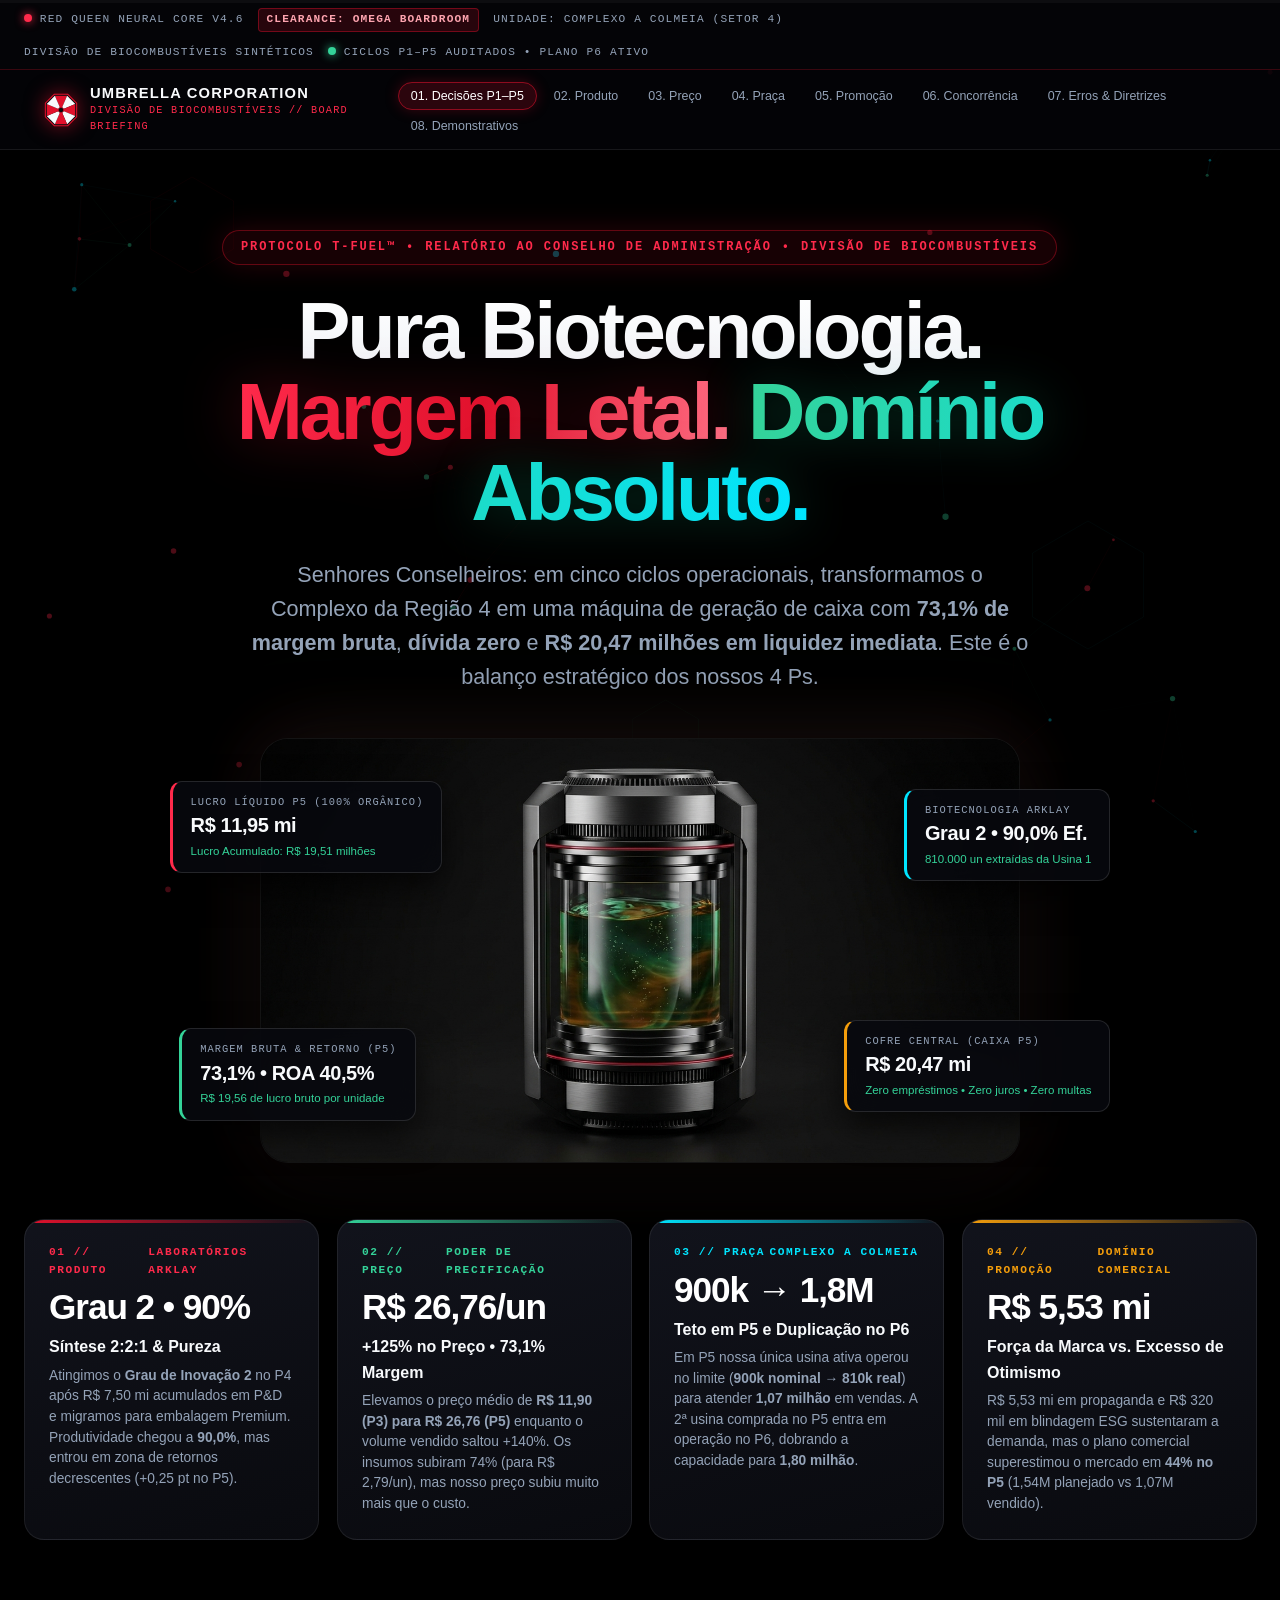
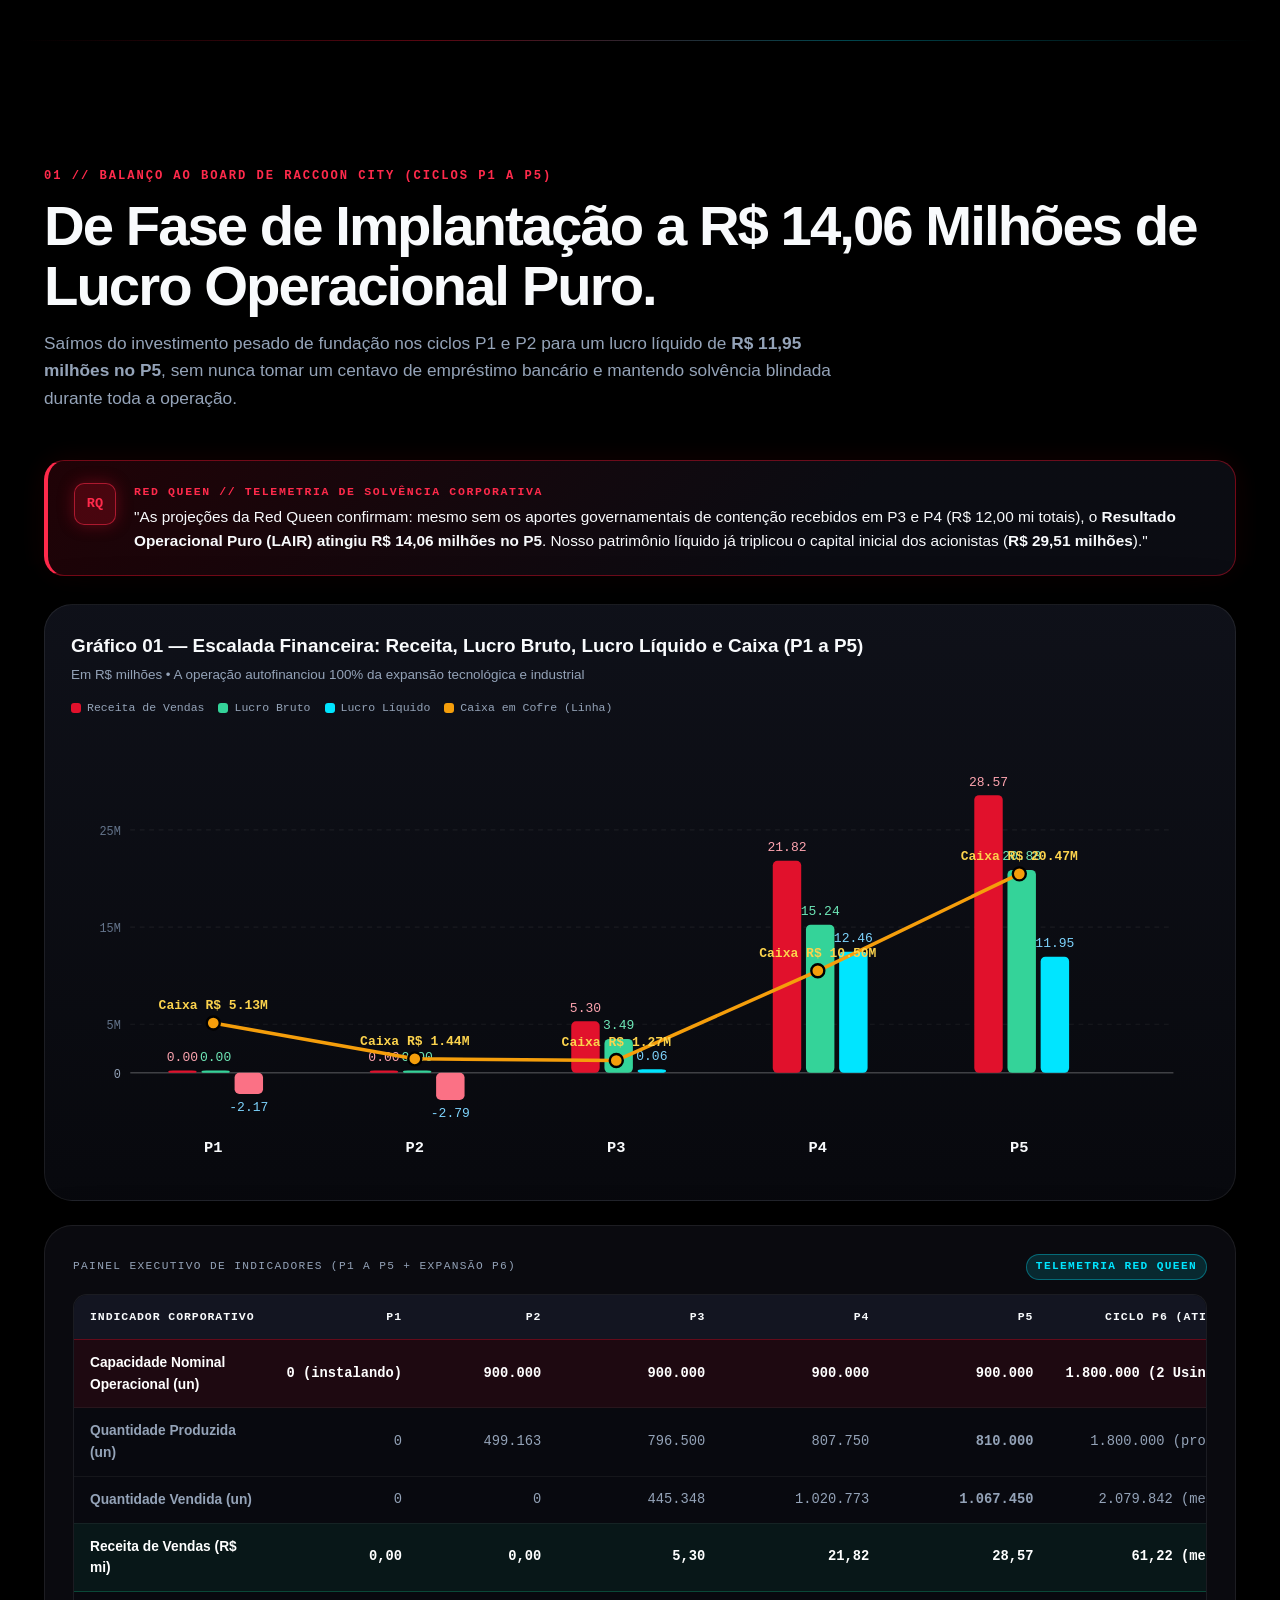
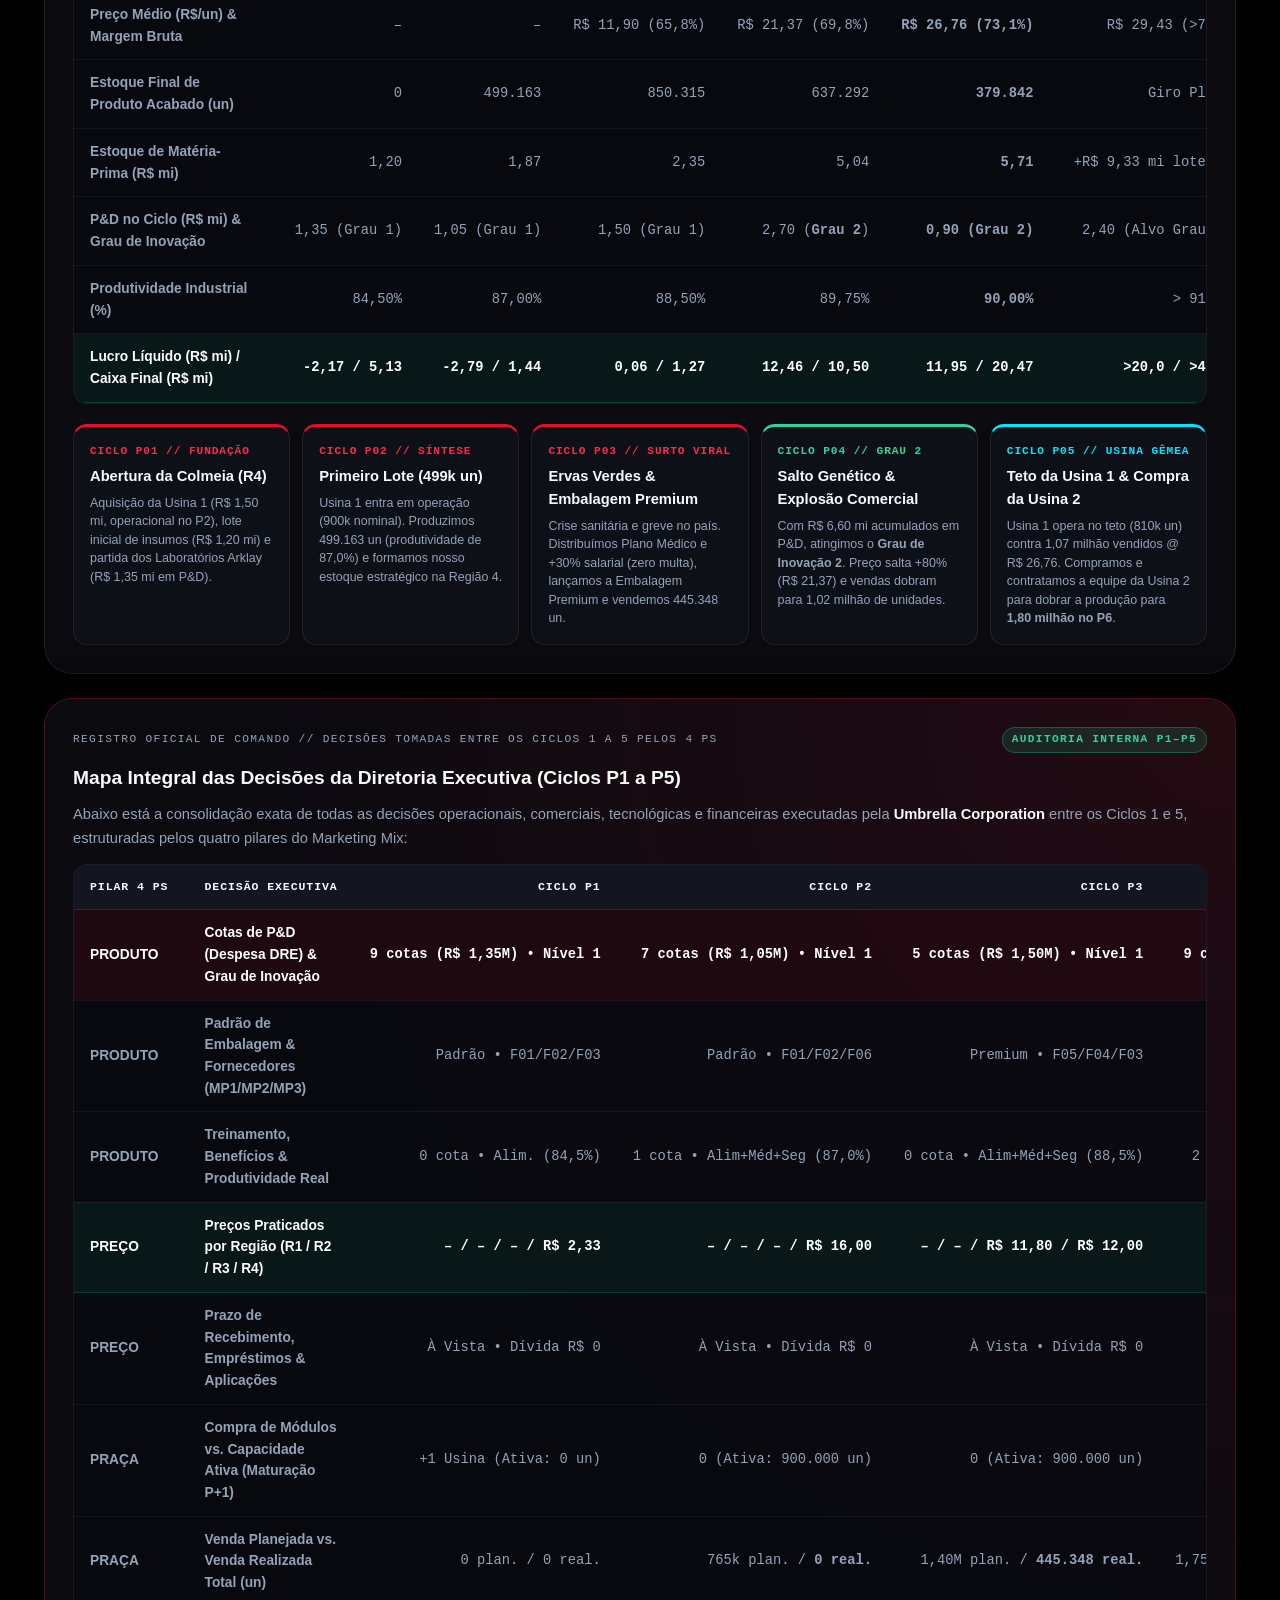
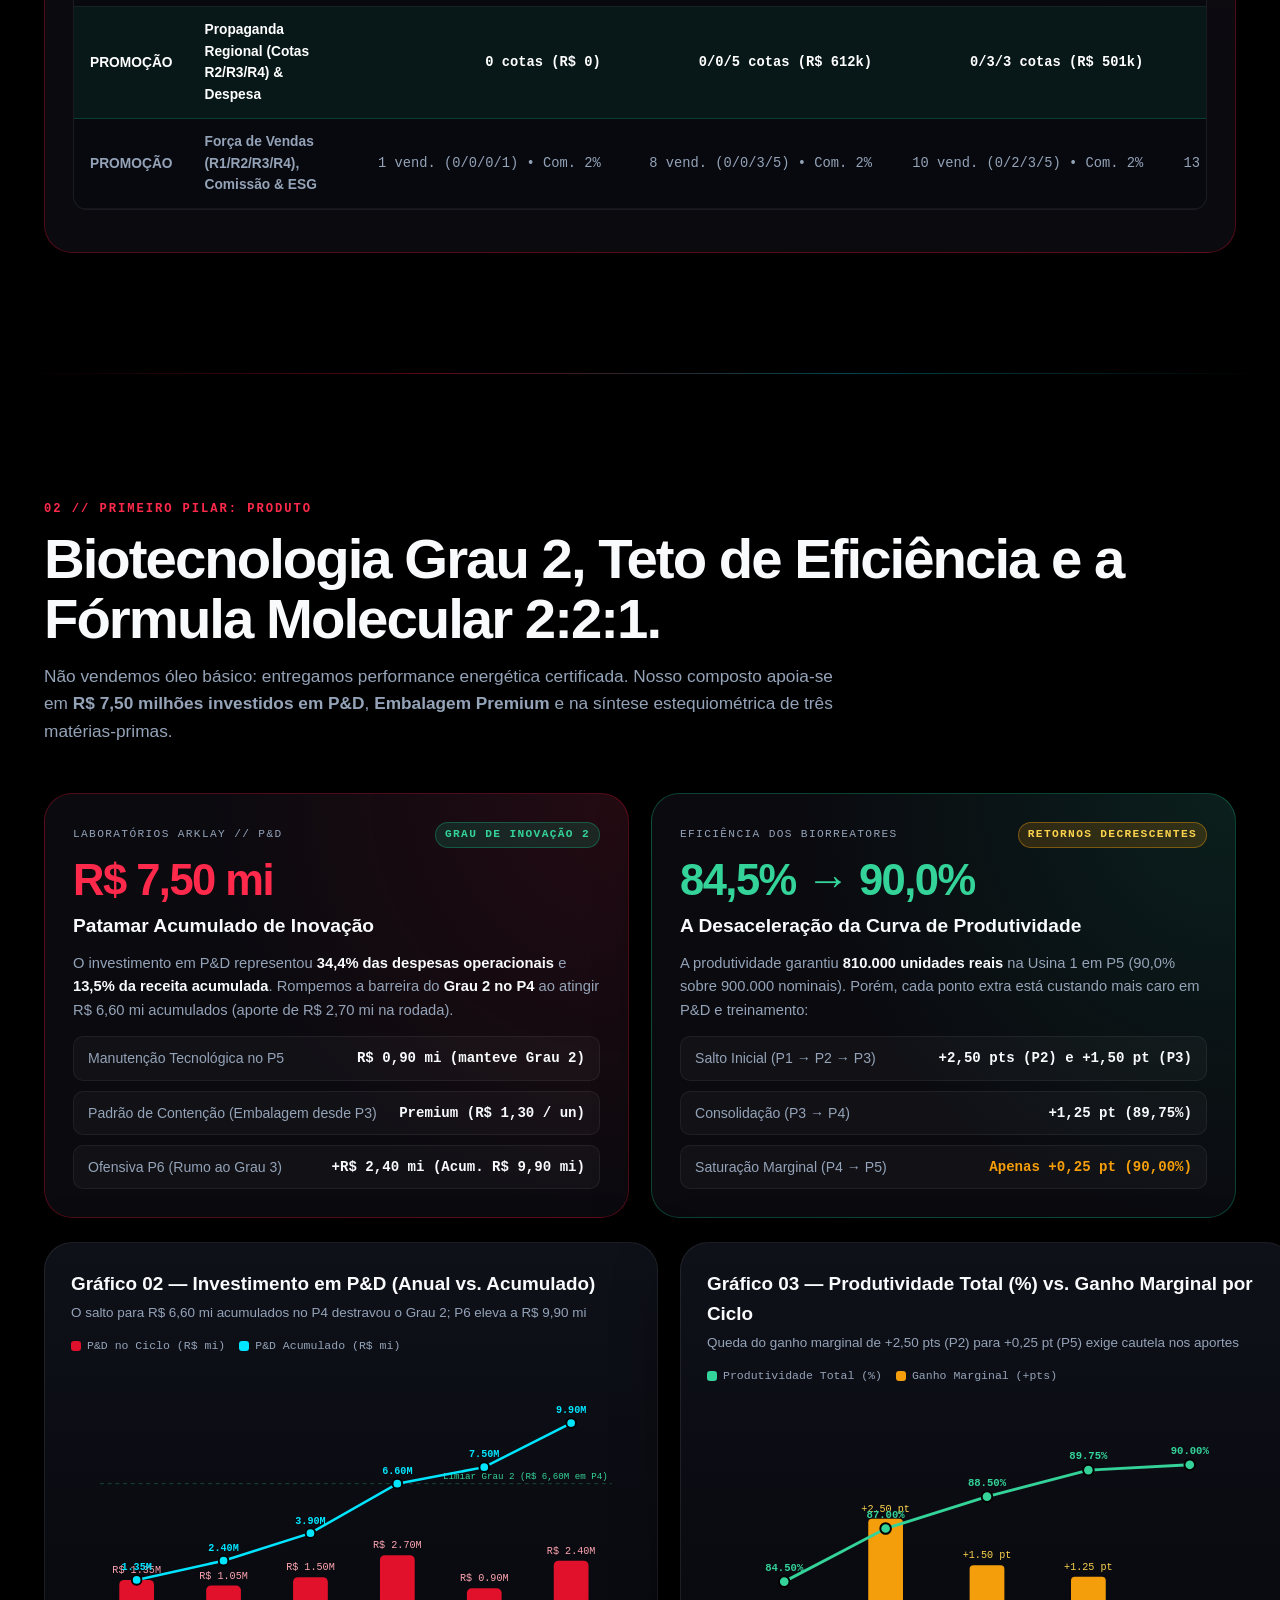
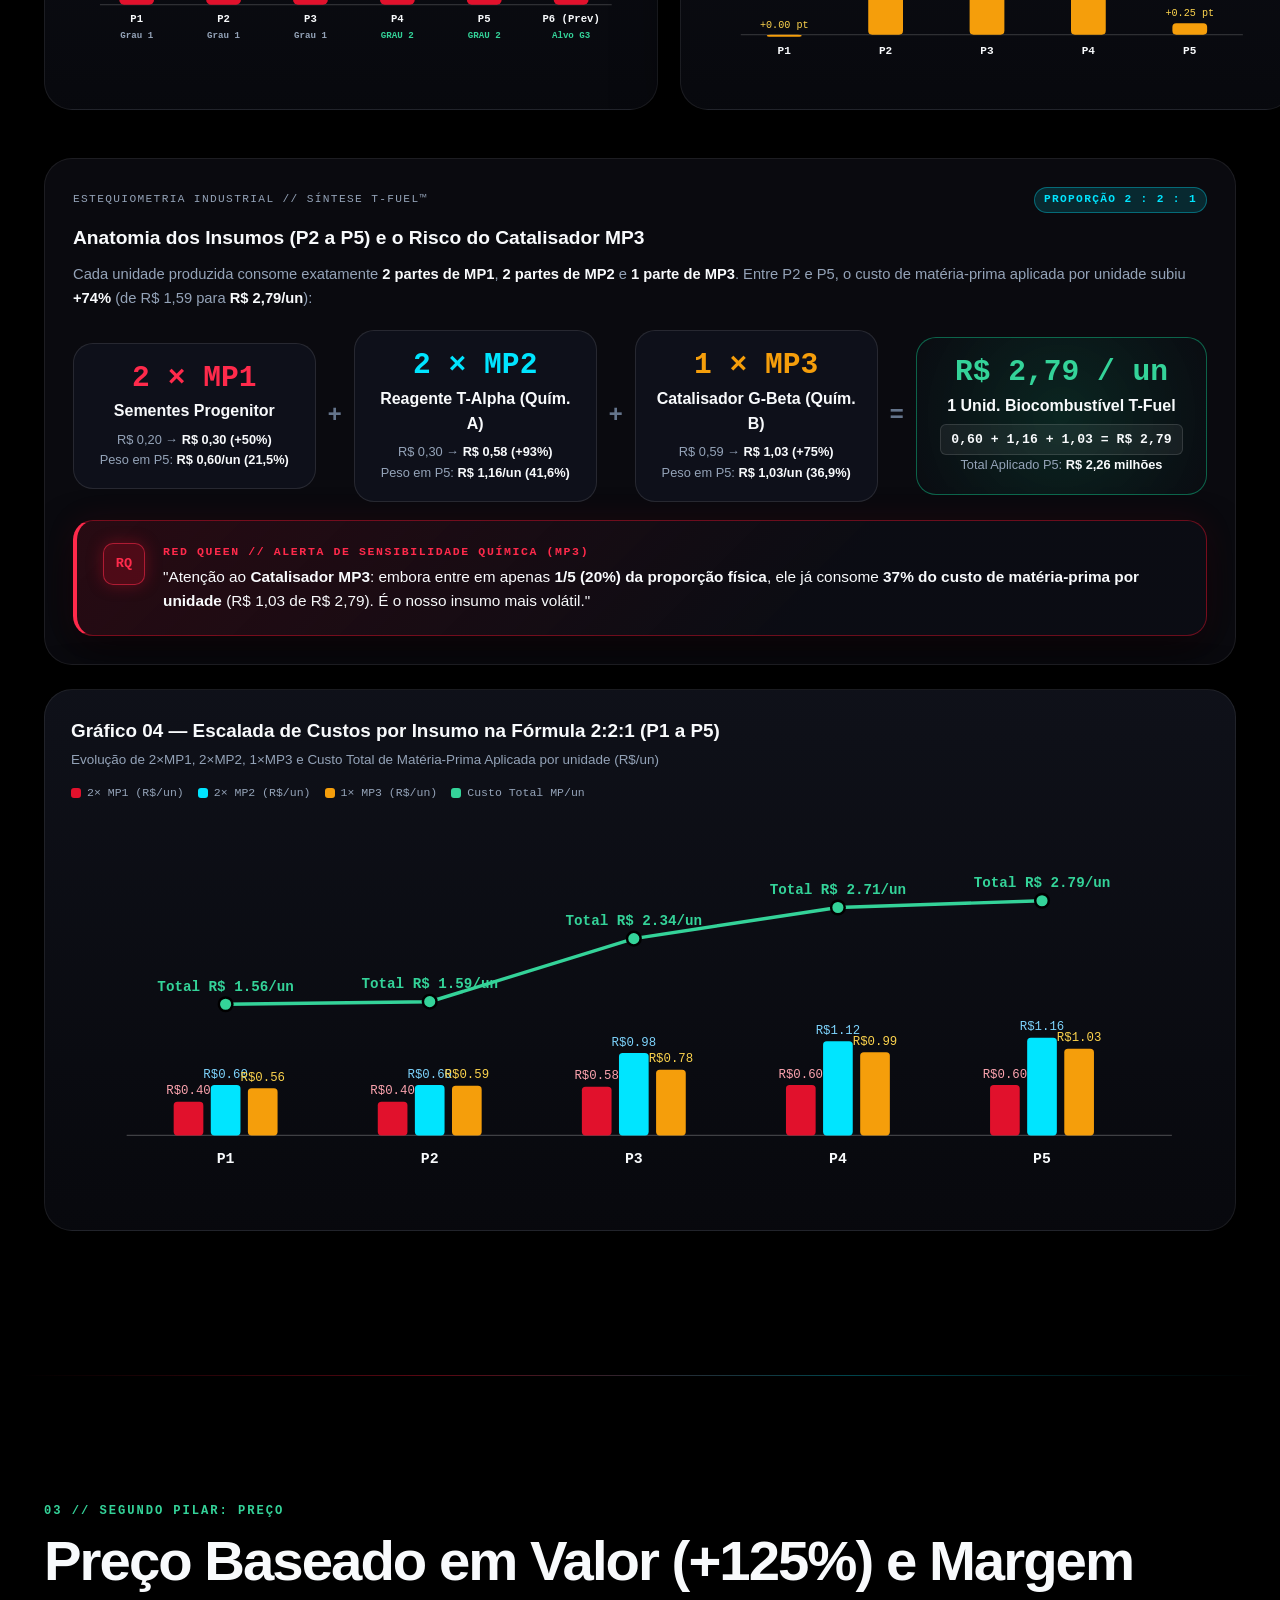
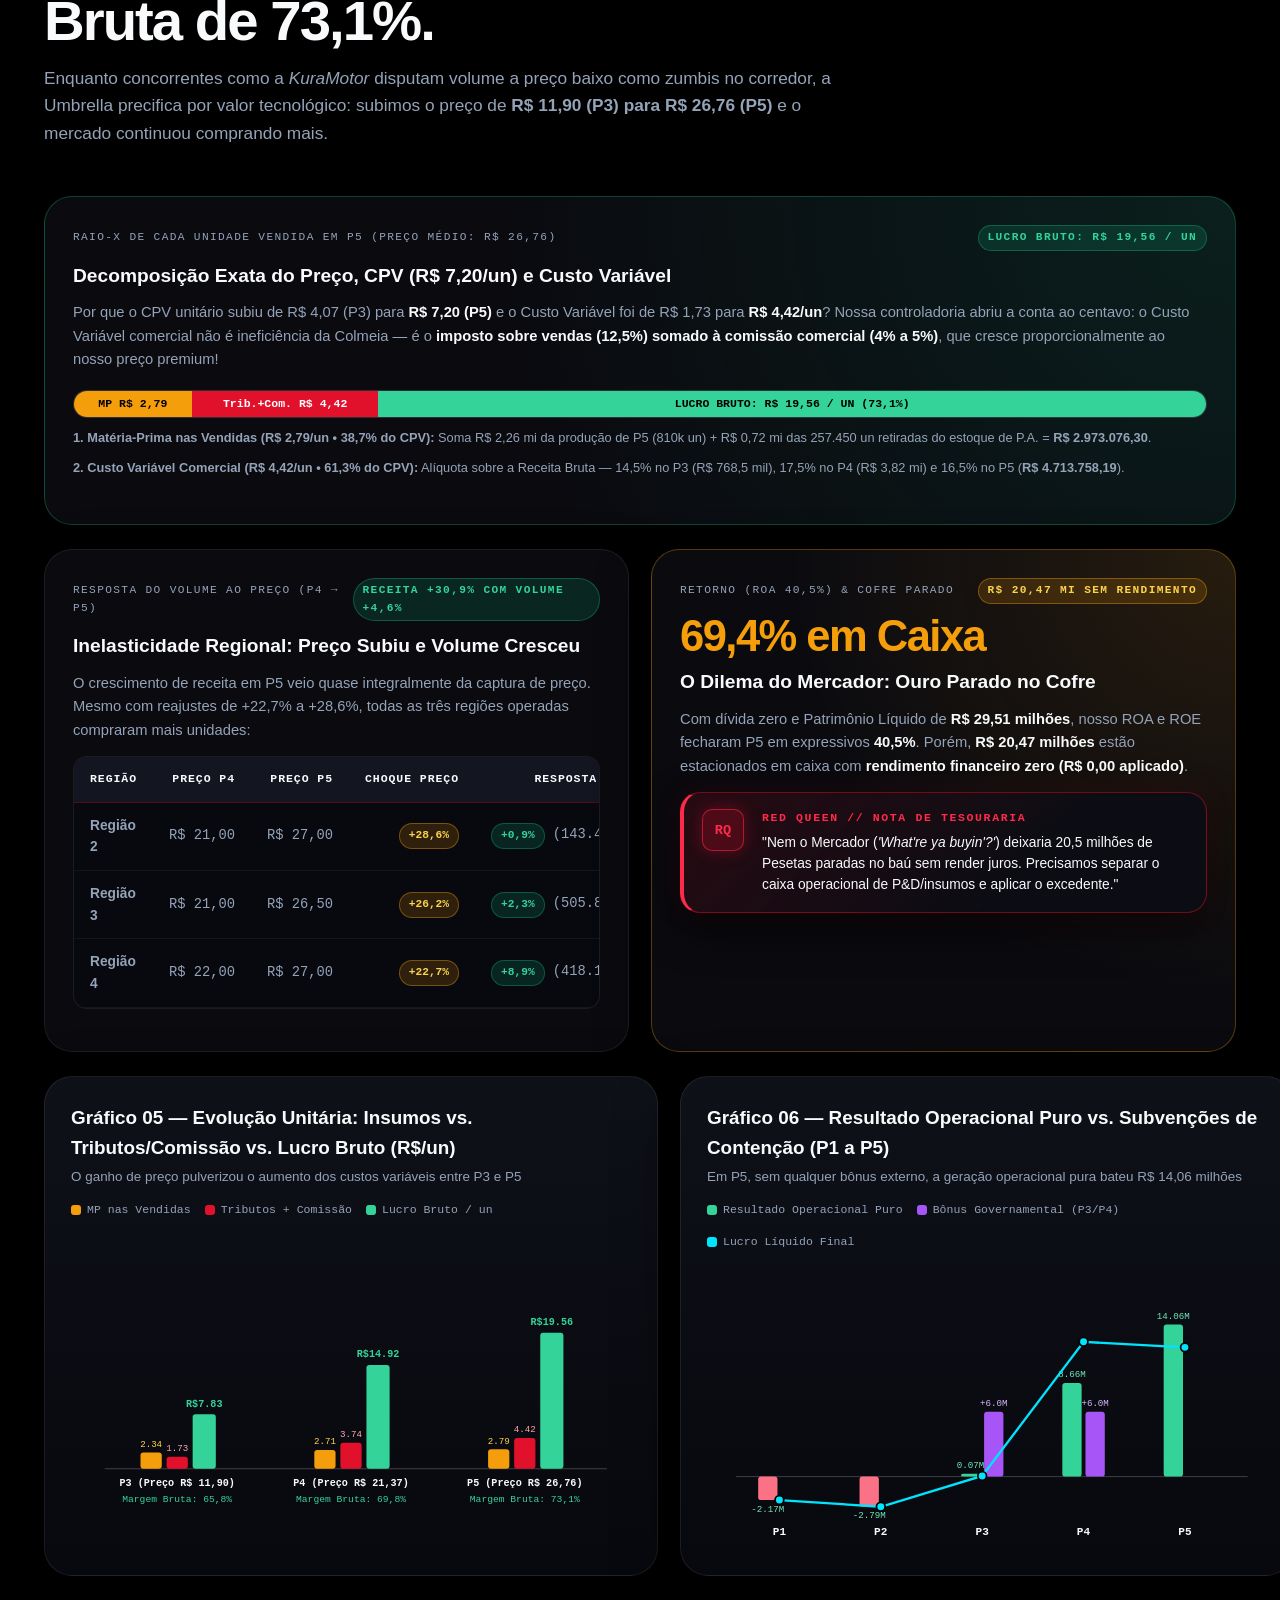
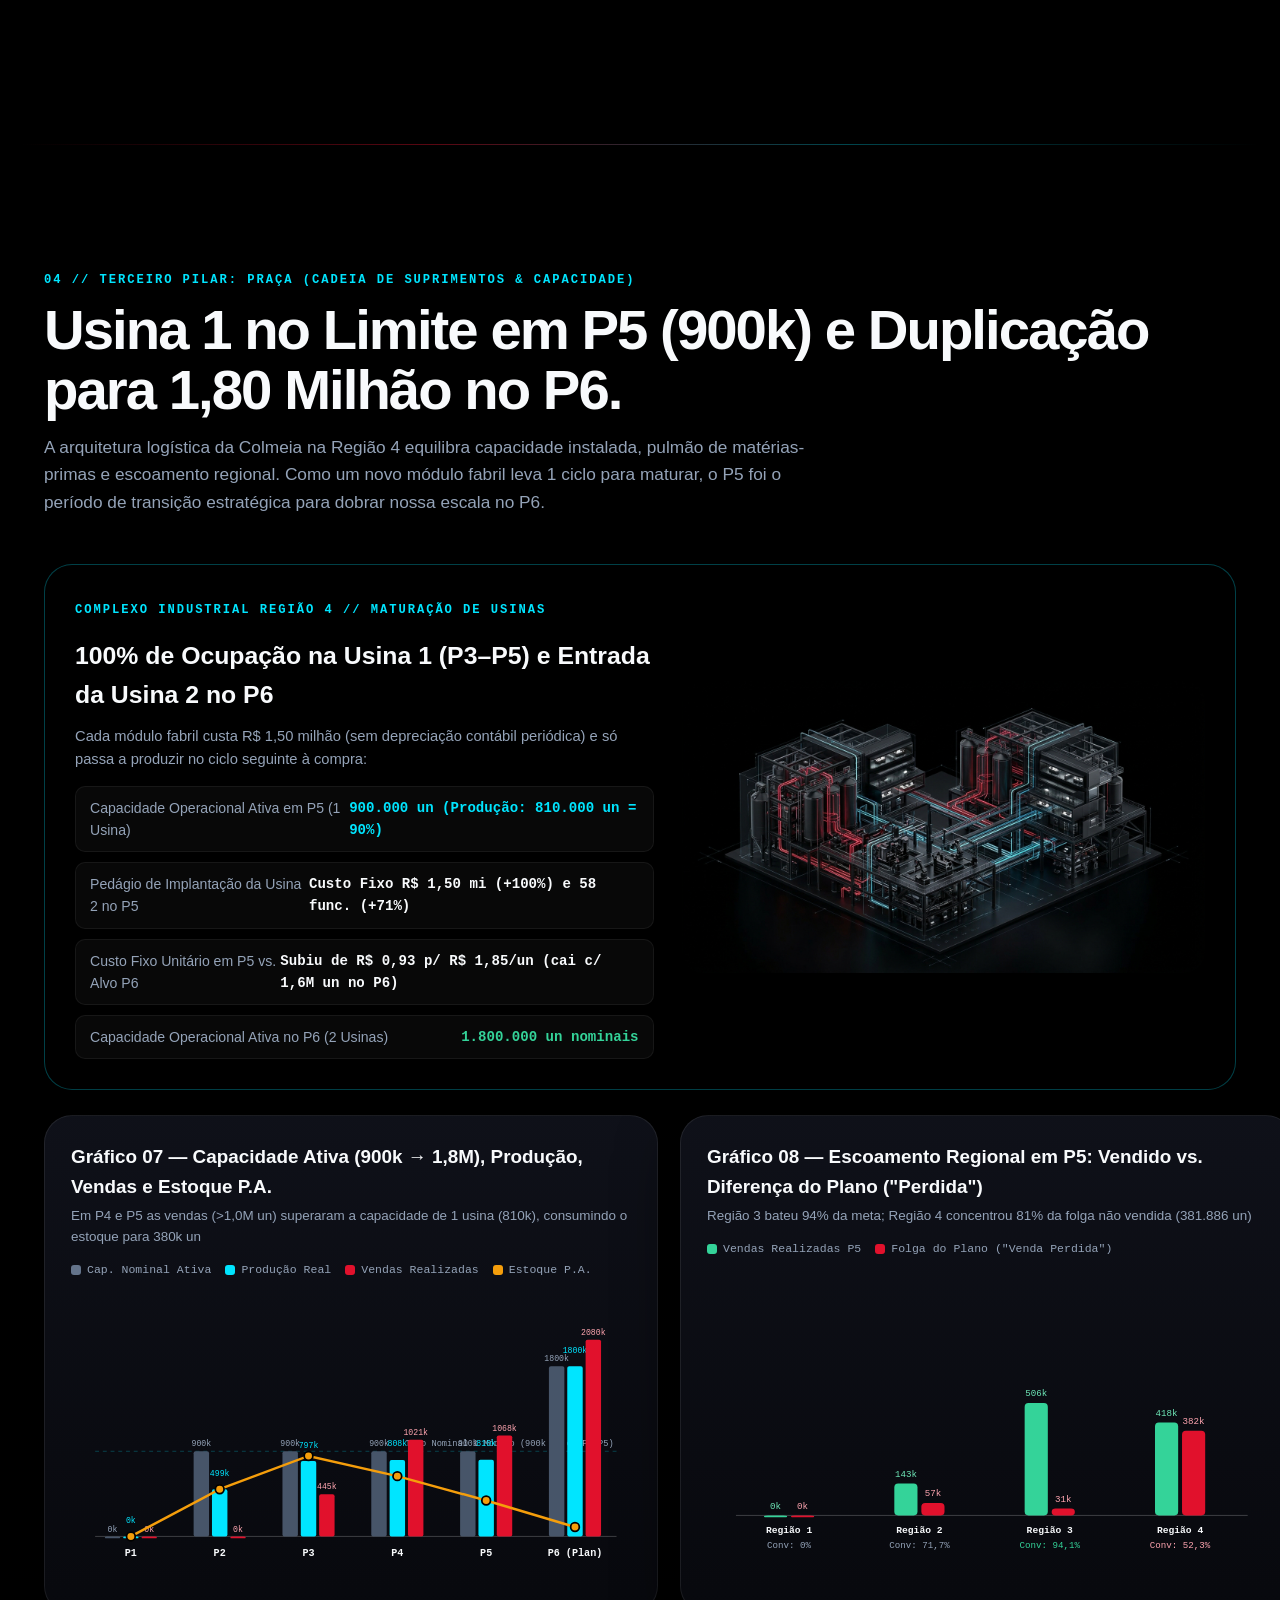
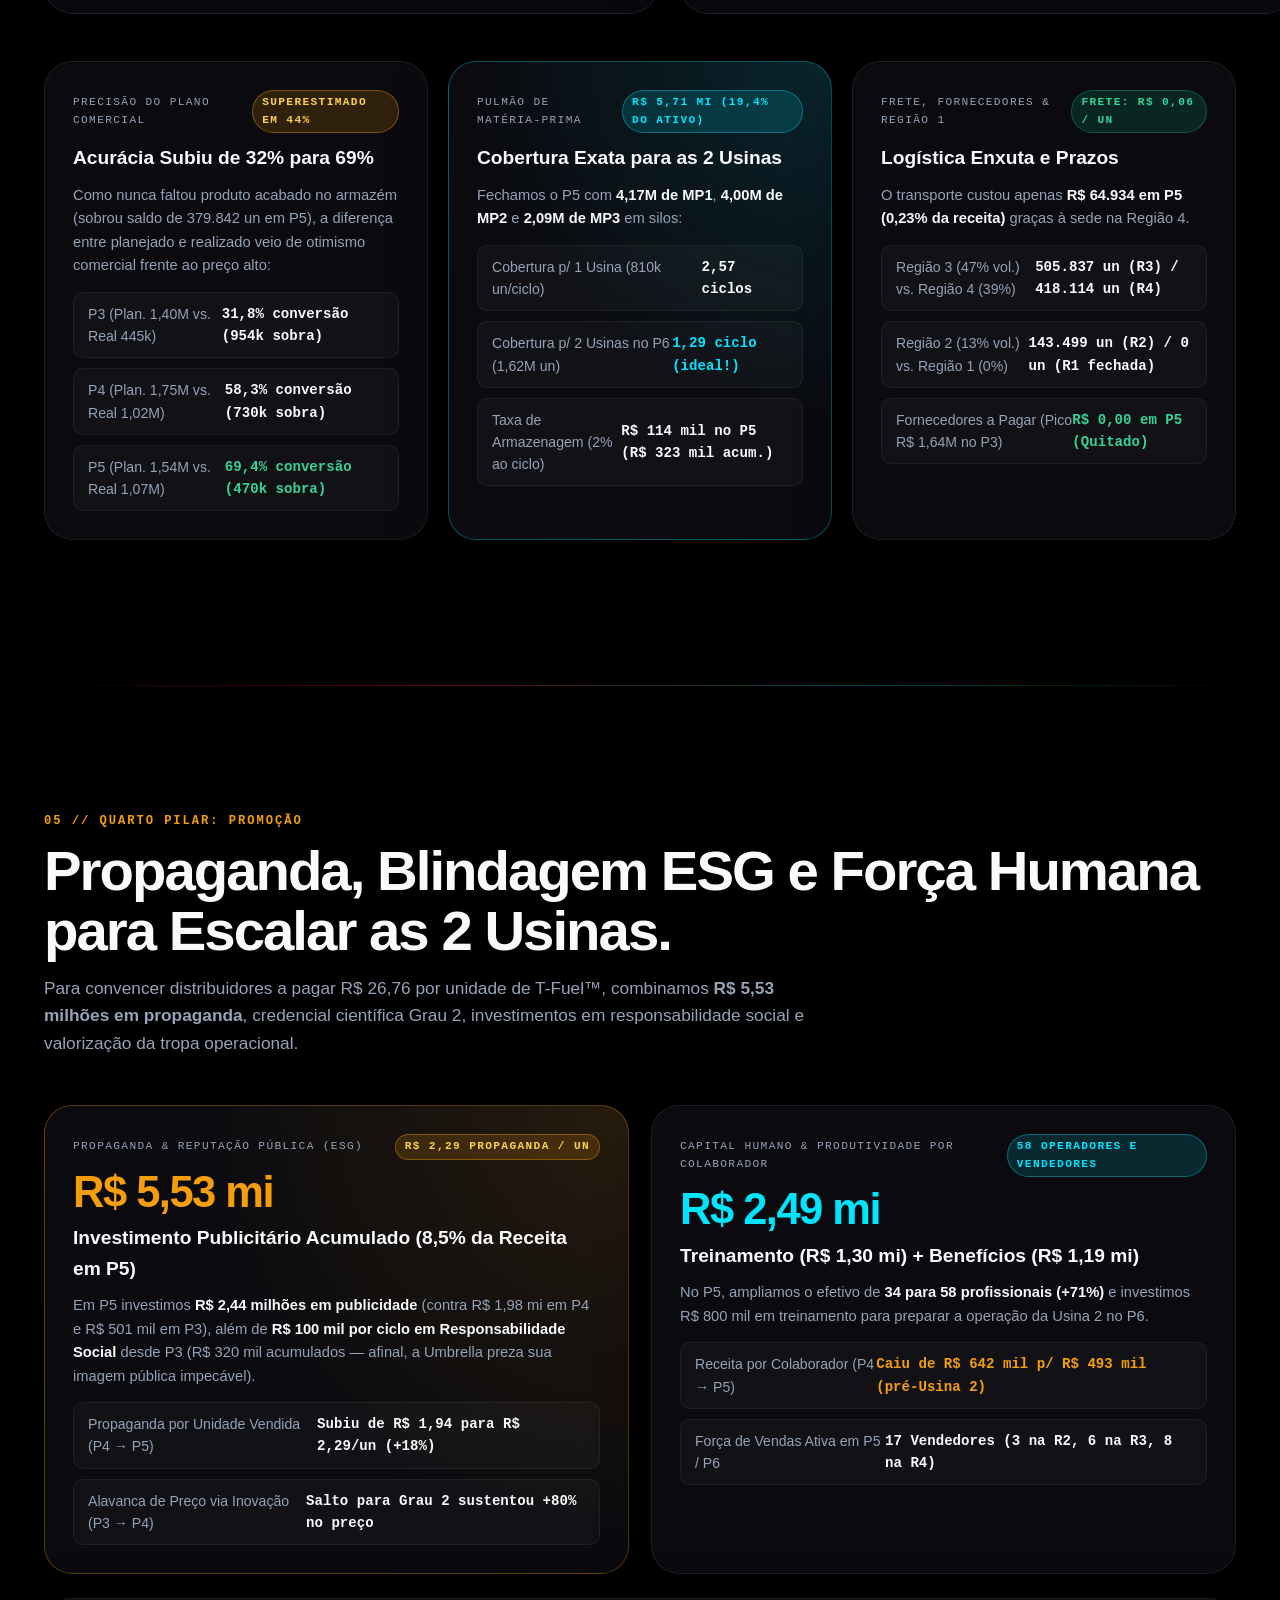
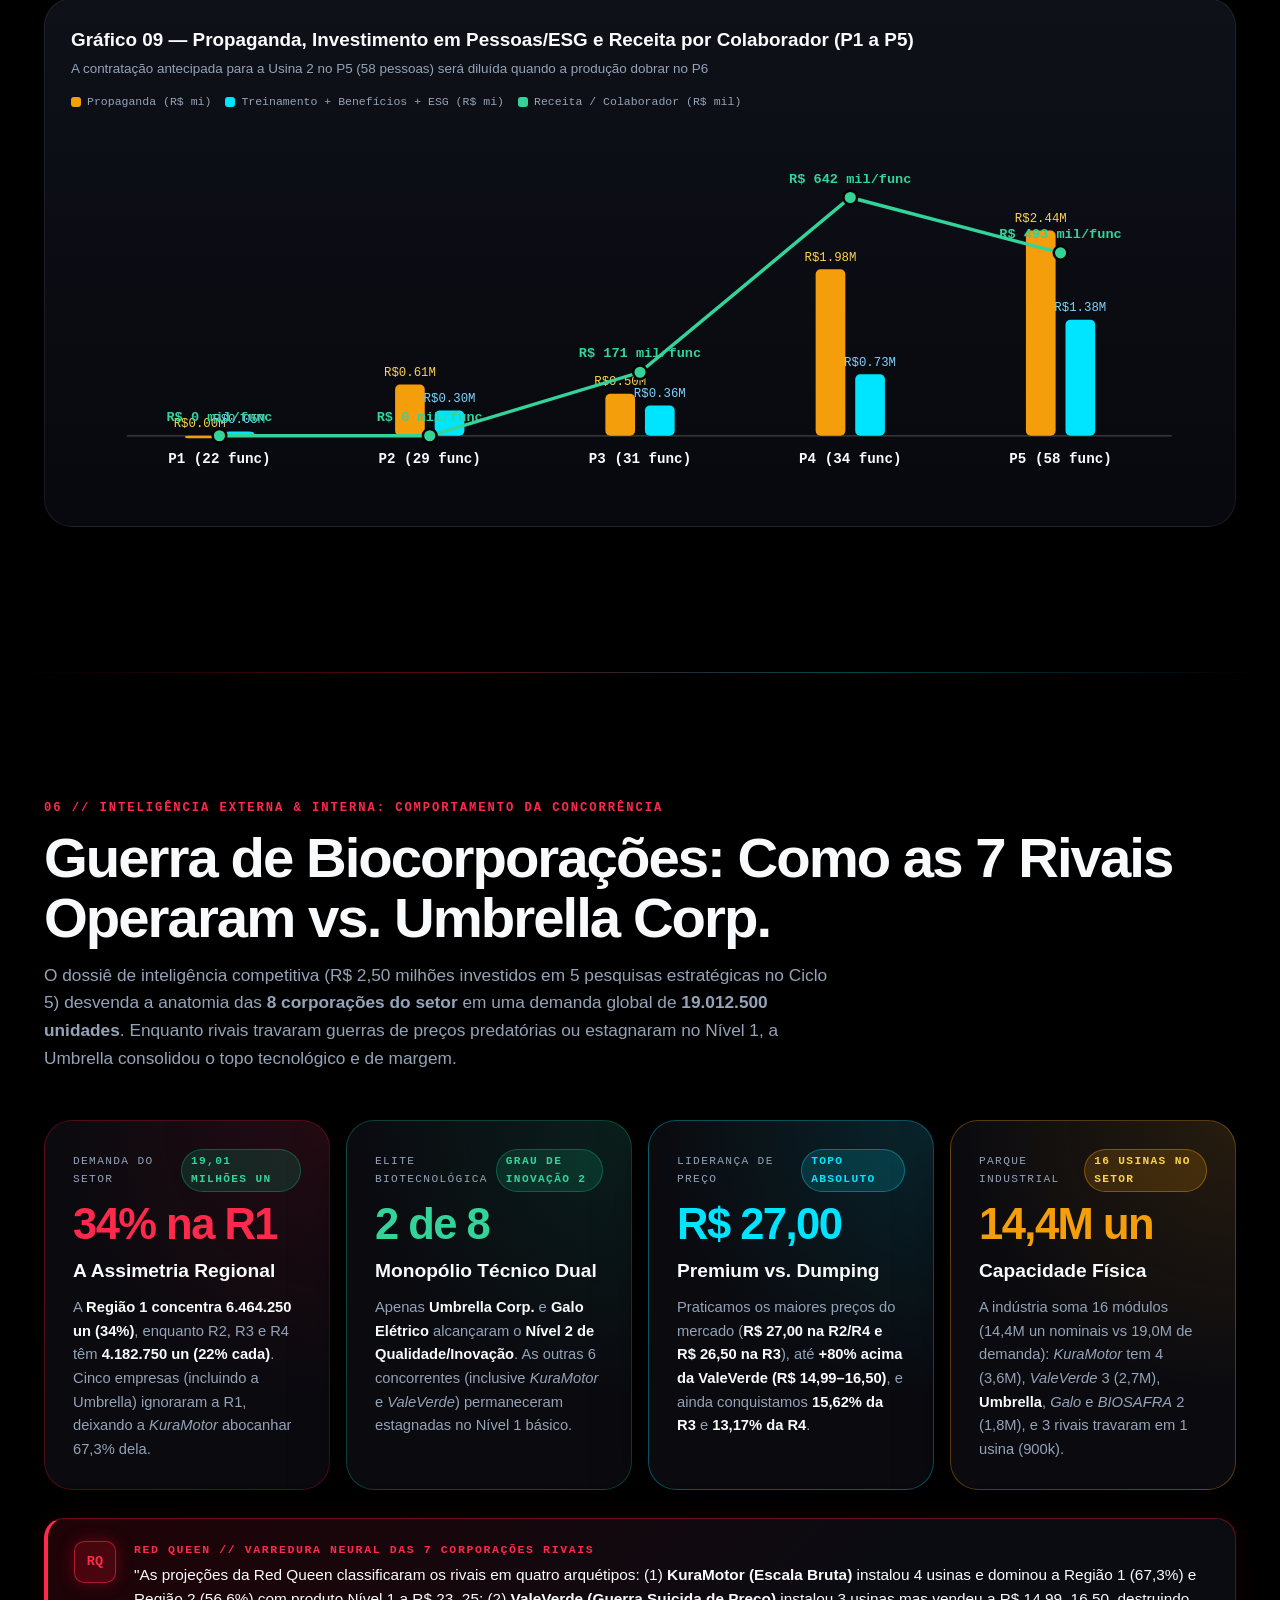
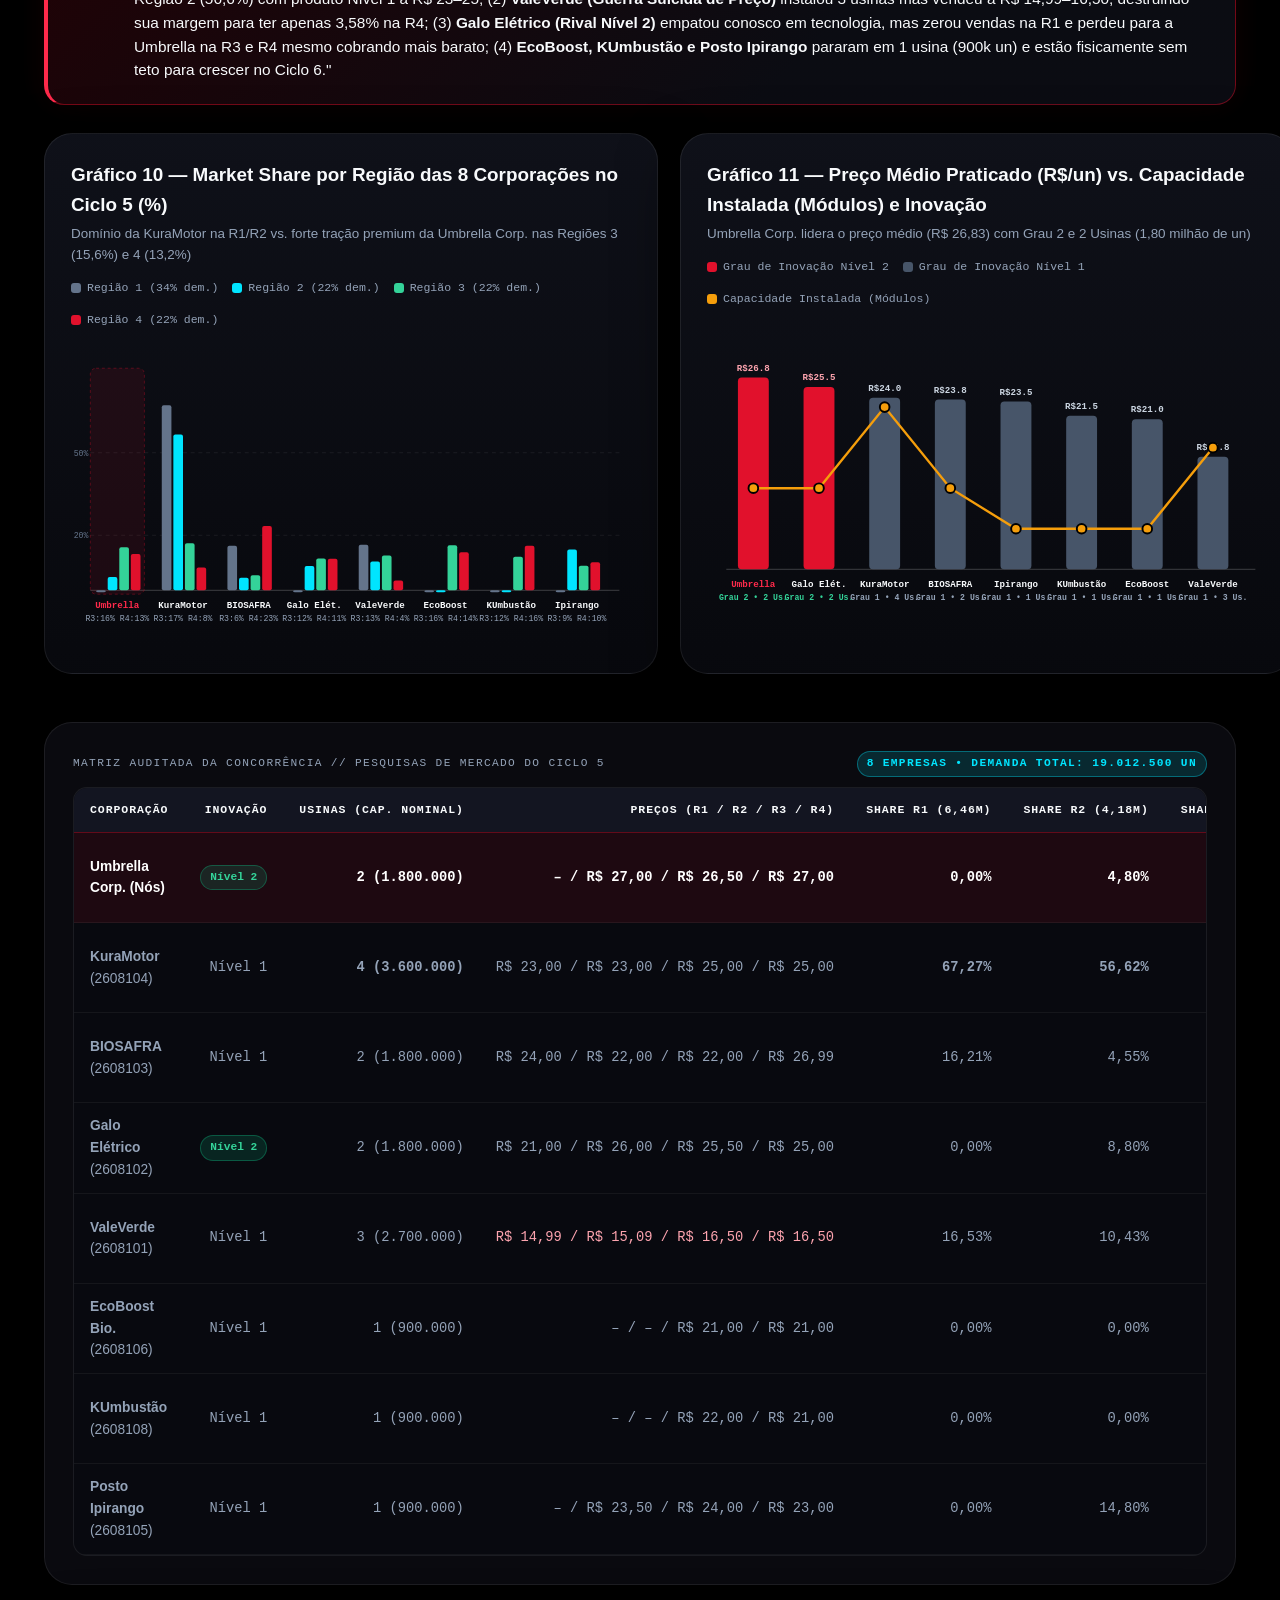
==== commit 36726abc: "feat(4ps): add P1-P5 decisions matrix, 8-company competitor intelligence & P6+ corrective directives" ====
--- a/site/index.html
+++ b/site/index.html
@@ -53,13 +53,13 @@
       </a>
       <nav aria-label="Navegação do Conselho">
         <ul class="nav-links" id="navLinks">
-          <li><a href="#resumo" class="active">01. Visão Geral</a></li>
+          <li><a href="#resumo" class="active">01. Decisões P1–P5</a></li>
           <li><a href="#produto">02. Produto</a></li>
           <li><a href="#preco">03. Preço</a></li>
           <li><a href="#praca">04. Praça</a></li>
           <li><a href="#promocao">05. Promoção</a></li>
-          <li><a href="#sinergia">06. Matriz 4 Ps</a></li>
-          <li><a href="#simulador-p6">07. Plano P6</a></li>
+          <li><a href="#sinergia">06. Concorrência</a></li>
+          <li><a href="#simulador-p6">07. Erros &amp; Diretrizes</a></li>
           <li><a href="#contabil">08. Demonstrativos</a></li>
         </ul>
       </nav>
@@ -373,6 +373,117 @@
               Usina 1 opera no teto (810k un) contra 1,07 milhão vendidos @ R$ 26,76. Compramos e contratamos a equipe da Usina 2 para dobrar a produção para <strong>1,80 milhão no P6</strong>.
             </p>
           </div>
+        </div>
+      </div>
+
+      <!-- Round-by-Round 4Ps Decisions Matrix (P1 to P5) -->
+      <div class="bento-card crimson-accent reveal-on-scroll" style="margin-top:24px;">
+        <div class="bento-eyebrow">
+          <span>REGISTRO OFICIAL DE COMANDO // DECISÕES TOMADAS ENTRE OS CICLOS 1 A 5 PELOS 4 Ps</span>
+          <span class="badge-pill pos">AUDITORIA INTERNA P1–P5</span>
+        </div>
+        <h3 class="bento-title">Mapa Integral das Decisões da Diretoria Executiva (Ciclos P1 a P5)</h3>
+        <p class="bento-body">
+          Abaixo está a consolidação exata de todas as decisões operacionais, comerciais, tecnológicas e financeiras executadas pela
+          <strong>Umbrella Corporation</strong> entre os Ciclos 1 e 5, estruturadas pelos quatro pilares do Marketing Mix:
+        </p>
+        <div class="table-scroll-wrapper">
+          <table class="umbrella-table">
+            <thead>
+              <tr>
+                <th>Pilar 4 Ps</th>
+                <th>Decisão Executiva</th>
+                <th class="num-col">Ciclo P1</th>
+                <th class="num-col">Ciclo P2</th>
+                <th class="num-col">Ciclo P3</th>
+                <th class="num-col">Ciclo P4</th>
+                <th class="num-col">Ciclo P5</th>
+              </tr>
+            </thead>
+            <tbody>
+              <tr class="crimson-row">
+                <td><strong>PRODUTO</strong></td>
+                <td><strong>Cotas de P&amp;D (Despesa DRE) &amp; Grau de Inovação</strong></td>
+                <td class="num-col">9 cotas (R$ 1,35M) • <strong>Nível 1</strong></td>
+                <td class="num-col">7 cotas (R$ 1,05M) • <strong>Nível 1</strong></td>
+                <td class="num-col">5 cotas (R$ 1,50M) • <strong>Nível 1</strong></td>
+                <td class="num-col">9 cotas (R$ 2,70M) • <strong>Nível 2</strong></td>
+                <td class="num-col">3 cotas (R$ 0,90M) • <strong>Nível 2</strong></td>
+              </tr>
+              <tr>
+                <td><strong>PRODUTO</strong></td>
+                <td><strong>Padrão de Embalagem &amp; Fornecedores (MP1/MP2/MP3)</strong></td>
+                <td class="num-col">Padrão • F01/F02/F03</td>
+                <td class="num-col">Padrão • F01/F02/F06</td>
+                <td class="num-col">Premium • F05/F04/F03</td>
+                <td class="num-col">Premium • F01/F02/F03</td>
+                <td class="num-col"><strong>Premium • F01/F02/F03</strong></td>
+              </tr>
+              <tr>
+                <td><strong>PRODUTO</strong></td>
+                <td><strong>Treinamento, Benefícios &amp; Produtividade Real</strong></td>
+                <td class="num-col">0 cota • Alim. (84,5%)</td>
+                <td class="num-col">1 cota • Alim+Méd+Seg (87,0%)</td>
+                <td class="num-col">0 cota • Alim+Méd+Seg (88,5%)</td>
+                <td class="num-col">2 cotas • Alim+Méd (89,75%)</td>
+                <td class="num-col"><strong>4 cotas • Alim+Méd+Seg (90,0%)</strong></td>
+              </tr>
+              <tr class="highlight-row">
+                <td><strong>PREÇO</strong></td>
+                <td><strong>Preços Praticados por Região (R1 / R2 / R3 / R4)</strong></td>
+                <td class="num-col">– / – / – / R$ 2,33</td>
+                <td class="num-col">– / – / – / R$ 16,00</td>
+                <td class="num-col">– / – / R$ 11,80 / R$ 12,00</td>
+                <td class="num-col">– / R$ 21 / R$ 21 / R$ 22</td>
+                <td class="num-col"><strong>– / R$ 27,00 / R$ 26,50 / R$ 27,00</strong></td>
+              </tr>
+              <tr>
+                <td><strong>PREÇO</strong></td>
+                <td><strong>Prazo de Recebimento, Empréstimos &amp; Aplicações</strong></td>
+                <td class="num-col">À Vista • Dívida R$ 0</td>
+                <td class="num-col">À Vista • Dívida R$ 0</td>
+                <td class="num-col">À Vista • Dívida R$ 0</td>
+                <td class="num-col">À Vista • Dívida R$ 0</td>
+                <td class="num-col"><strong>À Vista • Dívida R$ 0 • Aplic. R$ 0</strong></td>
+              </tr>
+              <tr>
+                <td><strong>PRAÇA</strong></td>
+                <td><strong>Compra de Módulos vs. Capacidade Ativa (Maturação P+1)</strong></td>
+                <td class="num-col">+1 Usina (Ativa: 0 un)</td>
+                <td class="num-col">0 (Ativa: 900.000 un)</td>
+                <td class="num-col">0 (Ativa: 900.000 un)</td>
+                <td class="num-col">0 (Ativa: 900.000 un)</td>
+                <td class="num-col"><strong>+1 Usina (Ativa P5: 900k → P6: 1,8M)</strong></td>
+              </tr>
+              <tr>
+                <td><strong>PRAÇA</strong></td>
+                <td><strong>Venda Planejada vs. Venda Realizada Total (un)</strong></td>
+                <td class="num-col">0 plan. / 0 real.</td>
+                <td class="num-col">765k plan. / <strong>0 real.</strong></td>
+                <td class="num-col">1,40M plan. / <strong>445.348 real.</strong></td>
+                <td class="num-col">1,75M plan. / <strong>1.020.773 real.</strong></td>
+                <td class="num-col"><strong>1,54M plan. / 1.067.450 real.</strong></td>
+              </tr>
+              <tr class="highlight-row">
+                <td><strong>PROMOÇÃO</strong></td>
+                <td><strong>Propaganda Regional (Cotas R2/R3/R4) &amp; Despesa</strong></td>
+                <td class="num-col">0 cotas (R$ 0)</td>
+                <td class="num-col">0/0/5 cotas (R$ 612k)</td>
+                <td class="num-col">0/3/3 cotas (R$ 501k)</td>
+                <td class="num-col">4/5/6 cotas (R$ 1,98M)</td>
+                <td class="num-col"><strong>4/5/7 cotas (R$ 2,44M)</strong></td>
+              </tr>
+              <tr>
+                <td><strong>PROMOÇÃO</strong></td>
+                <td><strong>Força de Vendas (R1/R2/R3/R4), Comissão &amp; ESG</strong></td>
+                <td class="num-col">1 vend. (0/0/0/1) • Com. 2%</td>
+                <td class="num-col">8 vend. (0/0/3/5) • Com. 2%</td>
+                <td class="num-col">10 vend. (0/2/3/5) • Com. 2%</td>
+                <td class="num-col">13 vend. (0/3/4/6) • Com. 5%</td>
+                <td class="num-col"><strong>17 vend. (0/3/6/8) • Com. 4% • ESG 2</strong></td>
+              </tr>
+            </tbody>
+          </table>
         </div>
       </div>
     </section>
@@ -949,93 +1060,273 @@
     <div class="section-divider"></div>
 
     <!-- =====================================================================
-         SECTION 06: MATRIZ INTEGRADA DOS 4 Ps & DIAGNÓSTICO DE SINERGIA
+         SECTION 06: ANÁLISE INTERNA E EXTERNA (COMPORTAMENTO DA CONCORRÊNCIA & MATRIZ 4 Ps)
          ===================================================================== -->
     <section class="section-shell" id="sinergia">
       <div class="section-header reveal-on-scroll">
-        <span class="section-kicker">06 // SÍNTESE EXECUTIVA AO BOARD</span>
-        <h2 class="section-title">Matriz Estratégica dos 4 Ps e Diagnóstico de Coerência.</h2>
+        <span class="section-kicker">06 // INTELIGÊNCIA EXTERNA &amp; INTERNA: COMPORTAMENTO DA CONCORRÊNCIA</span>
+        <h2 class="section-title">Guerra de Biocorporações: Como as 7 Rivais Operaram vs. Umbrella Corp.</h2>
         <p class="section-subtitle">
-          Nossa combinação de <strong>Produto Grau 2 + Preço Premium</strong> é a mais lucrativa do setor. O foco agora no Ciclo 6
-          é alinhar <strong>Praça e Promoção</strong> para escoar a capacidade duplicada de 1,80 milhão de unidades.
+          O dossiê de inteligência competitiva (R$ 2,50 milhões investidos em 5 pesquisas estratégicas no Ciclo 5) desvenda a anatomia
+          das <strong>8 corporações do setor</strong> em uma demanda global de <strong>19.012.500 unidades</strong>. Enquanto rivais travaram
+          guerras de preços predatórias ou estagnaram no Nível 1, a Umbrella consolidou o topo tecnológico e de margem.
         </p>
       </div>
 
-      <!-- Strategic 4Ps Matrix Table -->
+      <!-- 4 Competitive Landscape KPI Cards -->
+      <div class="bento-grid-4">
+        <div class="bento-card crimson-accent reveal-on-scroll">
+          <div class="bento-eyebrow">
+            <span>DEMANDA DO SETOR</span>
+            <span class="badge-pill pos">19,01 MILHÕES UN</span>
+          </div>
+          <div class="bento-big-number crimson">34% na R1</div>
+          <h3 class="bento-title">A Assimetria Regional</h3>
+          <p class="bento-body">
+            A <strong>Região 1 concentra 6.464.250 un (34%)</strong>, enquanto R2, R3 e R4 têm <strong>4.182.750 un (22% cada)</strong>. Cinco empresas (incluindo a Umbrella) ignoraram a R1, deixando a <em>KuraMotor</em> abocanhar 67,3% dela.
+          </p>
+        </div>
+
+        <div class="bento-card emerald-accent reveal-on-scroll">
+          <div class="bento-eyebrow">
+            <span>ELITE BIOTECNOLÓGICA</span>
+            <span class="badge-pill pos">GRAU DE INOVAÇÃO 2</span>
+          </div>
+          <div class="bento-big-number emerald">2 de 8</div>
+          <h3 class="bento-title">Monopólio Técnico Dual</h3>
+          <p class="bento-body">
+            Apenas <strong>Umbrella Corp.</strong> e <strong>Galo Elétrico</strong> alcançaram o <strong>Nível 2 de Qualidade/Inovação</strong>. As outras 6 concorrentes (inclusive <em>KuraMotor</em> e <em>ValeVerde</em>) permaneceram estagnadas no Nível 1 básico.
+          </p>
+        </div>
+
+        <div class="bento-card cyan-accent reveal-on-scroll">
+          <div class="bento-eyebrow">
+            <span>LIDERANÇA DE PREÇO</span>
+            <span class="badge-pill info">TOPO ABSOLUTO</span>
+          </div>
+          <div class="bento-big-number cyan">R$ 27,00</div>
+          <h3 class="bento-title">Premium vs. Dumping</h3>
+          <p class="bento-body">
+            Praticamos os maiores preços do mercado (<strong>R$ 27,00 na R2/R4 e R$ 26,50 na R3</strong>), até <strong>+80% acima da ValeVerde (R$ 14,99–16,50)</strong>, e ainda conquistamos <strong>15,62% da R3</strong> e <strong>13,17% da R4</strong>.
+          </p>
+        </div>
+
+        <div class="bento-card amber-accent reveal-on-scroll">
+          <div class="bento-eyebrow">
+            <span>PARQUE INDUSTRIAL</span>
+            <span class="badge-pill warn">16 USINAS NO SETOR</span>
+          </div>
+          <div class="bento-big-number amber">14,4M un</div>
+          <h3 class="bento-title">Capacidade Física</h3>
+          <p class="bento-body">
+            A indústria soma 16 módulos (14,4M un nominais vs 19,0M de demanda): <em>KuraMotor</em> tem 4 (3,6M), <em>ValeVerde</em> 3 (2,7M), <strong>Umbrella</strong>, <em>Galo</em> e <em>BIOSAFRA</em> 2 (1,8M), e 3 rivais travaram em 1 usina (900k).
+          </p>
+        </div>
+      </div>
+
+      <!-- Red Queen Callout on Competitor Behavior -->
+      <div class="red-queen-box reveal-on-scroll">
+        <div class="rq-avatar">RQ</div>
+        <div class="rq-content">
+          <div class="rq-header">RED QUEEN // VARREDURA NEURAL DAS 7 CORPORAÇÕES RIVAIS</div>
+          <p class="rq-text">
+            "As projeções da Red Queen classificaram os rivais em quatro arquétipos: (1) <strong>KuraMotor (Escala Bruta)</strong> instalou 4 usinas e dominou a Região 1 (67,3%) e Região 2 (56,6%) com produto Nível 1 a R$ 23–25; (2) <strong>ValeVerde (Guerra Suicida de Preço)</strong> instalou 3 usinas mas vendeu a R$ 14,99–16,50, destruindo sua margem para ter apenas 3,58% na R4; (3) <strong>Galo Elétrico (Rival Nível 2)</strong> empatou conosco em tecnologia, mas zerou vendas na R1 e perdeu para a Umbrella na R3 e R4 mesmo cobrando mais barato; (4) <strong>EcoBoost, KUmbustão e Posto Ipirango</strong> pararam em 1 usina (900k un) e estão fisicamente sem teto para crescer no Ciclo 6."
+          </p>
+        </div>
+      </div>
+
+      <!-- Animated Charts 10 & 11: Competitor Market Share & Strategic Positioning -->
+      <div class="bento-grid-2">
+        <div class="chart-panel reveal-on-scroll" id="chartCompShare">
+          <div class="chart-header">
+            <div class="chart-title-group">
+              <h3>Gráfico 10 — Market Share por Região das 8 Corporações no Ciclo 5 (%)</h3>
+              <p>Domínio da KuraMotor na R1/R2 vs. forte tração premium da Umbrella Corp. nas Regiões 3 (15,6%) e 4 (13,2%)</p>
+            </div>
+            <div class="chart-legend">
+              <span class="legend-item"><span class="legend-swatch" style="background:#64748b"></span>Região 1 (34% dem.)</span>
+              <span class="legend-item"><span class="legend-swatch" style="background:#00e5ff"></span>Região 2 (22% dem.)</span>
+              <span class="legend-item"><span class="legend-swatch" style="background:#34d399"></span>Região 3 (22% dem.)</span>
+              <span class="legend-item"><span class="legend-swatch" style="background:#e1112c"></span>Região 4 (22% dem.)</span>
+            </div>
+          </div>
+          <div class="svg-chart-stage" id="svgStageCompShare"></div>
+        </div>
+
+        <div class="chart-panel reveal-on-scroll" id="chartCompPosition">
+          <div class="chart-header">
+            <div class="chart-title-group">
+              <h3>Gráfico 11 — Preço Médio Praticado (R$/un) vs. Capacidade Instalada (Módulos) e Inovação</h3>
+              <p>Umbrella Corp. lidera o preço médio (R$ 26,83) com Grau 2 e 2 Usinas (1,80 milhão de un)</p>
+            </div>
+            <div class="chart-legend">
+              <span class="legend-item"><span class="legend-swatch" style="background:#e1112c"></span>Grau de Inovação Nível 2</span>
+              <span class="legend-item"><span class="legend-swatch" style="background:#475569"></span>Grau de Inovação Nível 1</span>
+              <span class="legend-item"><span class="legend-swatch" style="background:#f59e0b"></span>Capacidade Instalada (Módulos)</span>
+            </div>
+          </div>
+          <div class="svg-chart-stage" id="svgStageCompPosition"></div>
+        </div>
+      </div>
+
+      <!-- Full Audited Competitor Table (8 Companies) -->
       <div class="bento-card reveal-on-scroll" style="margin-bottom:24px;">
+        <div class="bento-eyebrow">
+          <span>MATRIZ AUDITADA DA CONCORRÊNCIA // PESQUISAS DE MERCADO DO CICLO 5</span>
+          <span class="badge-pill info">8 EMPRESAS • DEMANDA TOTAL: 19.012.500 UN</span>
+        </div>
         <div class="table-scroll-wrapper" style="margin:0;">
           <table class="umbrella-table">
             <thead>
               <tr>
-                <th>Pilar</th>
-                <th>Foco Estratégico da Corporação</th>
-                <th>Alavancas de Decisão</th>
-                <th>Status Fechamento P5 &amp; Virada P6</th>
+                <th>Corporação</th>
+                <th class="num-col">Inovação</th>
+                <th class="num-col">Usinas (Cap. Nominal)</th>
+                <th class="num-col">Preços (R1 / R2 / R3 / R4)</th>
+                <th class="num-col">Share R1 (6,46M)</th>
+                <th class="num-col">Share R2 (4,18M)</th>
+                <th class="num-col">Share R3 (4,18M)</th>
+                <th class="num-col">Share R4 (4,18M)</th>
+                <th>Comportamento Estratégico Observado</th>
               </tr>
             </thead>
             <tbody>
-              <tr>
-                <td><strong style="color:var(--umbrella-red-bright);">PRODUTO</strong></td>
-                <td>Diferenciação tecnológica, produtividade e controle da fórmula 2:2:1</td>
-                <td>P&amp;D, Embalagem Premium, treinamento e gestão de compras MP1/MP2/MP3</td>
-                <td>Grau <strong>2</strong>; Produtividade <strong>90,0%</strong>; Custo MP <strong>R$ 2,79/un</strong> (MP3 = 37% do custo)</td>
-              </tr>
-              <tr>
-                <td><strong style="color:var(--bio-emerald-bright);">PREÇO</strong></td>
-                <td>Captura de valor tecnológico, proteção de margem e retorno sobre o ativo</td>
-                <td>Precificação regional, comissão de vendas e diluição do custo fixo por escala</td>
-                <td>Preço médio <strong>R$ 26,76/un</strong>; Margem Bruta <strong>73,1%</strong> (<strong>R$ 19,56/un</strong>); ROA <strong>40,5%</strong></td>
-              </tr>
-              <tr>
-                <td><strong style="color:var(--bio-cyan);">PRAÇA</strong></td>
-                <td>Escala das 2 usinas, cobertura de insumos e equilíbrio produção × venda</td>
-                <td>Ativação da Usina 2 no P6 (1,80M un), programação fabril e distribuição R2–R4</td>
-                <td>Cap. ativa sobe de <strong>900k (P5) p/ 1,80M (P6)</strong>; Estoque P.A. <strong>380k un</strong>; Cobertura MP de <strong>1,29 ciclo p/ 2 usinas</strong></td>
-              </tr>
-              <tr>
-                <td><strong style="color:var(--bio-amber);">PROMOÇÃO</strong></td>
-                <td>Credibilidade científica B2B, sustentação de demanda e precisão de metas</td>
-                <td>Propaganda regional, argumento Grau 2/3, ESG e calibragem do plano comercial</td>
-                <td>Conversão Real/Plano de <strong>69,4%</strong>; Propaganda <strong>8,5% da receita</strong> (R$ 2,29/un)</td>
+              <tr class="crimson-row">
+                <td><strong>Umbrella Corp. (Nós)</strong></td>
+                <td class="num-col"><span class="badge-pill pos">Nível 2</span></td>
+                <td class="num-col"><strong>2 (1.800.000)</strong></td>
+                <td class="num-col">– / <strong>R$ 27,00 / R$ 26,50 / R$ 27,00</strong></td>
+                <td class="num-col">0,00%</td>
+                <td class="num-col">4,80%</td>
+                <td class="num-col"><strong>15,62%</strong></td>
+                <td class="num-col"><strong>13,17%</strong></td>
+                <td><strong>Diferenciação Premium:</strong> Maior preço do mercado, margem de 73,1% e 2ª usina pronta p/ dobrar escala no P6.</td>
+              </tr>
+              <tr>
+                <td><strong>KuraMotor</strong> (2608104)</td>
+                <td class="num-col">Nível 1</td>
+                <td class="num-col"><strong>4 (3.600.000)</strong></td>
+                <td class="num-col">R$ 23,00 / R$ 23,00 / R$ 25,00 / R$ 25,00</td>
+                <td class="num-col"><strong>67,27%</strong></td>
+                <td class="num-col"><strong>56,62%</strong></td>
+                <td class="num-col"><strong>17,14%</strong></td>
+                <td class="num-col">8,28%</td>
+                <td><strong>Líder em Volume e Escala:</strong> 4 usinas instaladas; dominou R1 e R2 quase sem oposição com produto Nível 1.</td>
+              </tr>
+              <tr>
+                <td><strong>BIOSAFRA</strong> (2608103)</td>
+                <td class="num-col">Nível 1</td>
+                <td class="num-col">2 (1.800.000)</td>
+                <td class="num-col">R$ 24,00 / R$ 22,00 / R$ 22,00 / R$ 26,99</td>
+                <td class="num-col">16,21%</td>
+                <td class="num-col">4,55%</td>
+                <td class="num-col">5,50%</td>
+                <td class="num-col"><strong>23,38%</strong></td>
+                <td><strong>Foco Regional R4/R1:</strong> Líder em volume na R4, mas com produto Nível 1 vulnerável à nossa expansão no P6.</td>
+              </tr>
+              <tr>
+                <td><strong>Galo Elétrico</strong> (2608102)</td>
+                <td class="num-col"><span class="badge-pill pos">Nível 2</span></td>
+                <td class="num-col">2 (1.800.000)</td>
+                <td class="num-col">R$ 21,00 / R$ 26,00 / R$ 25,50 / R$ 25,00</td>
+                <td class="num-col">0,00%</td>
+                <td class="num-col">8,80%</td>
+                <td class="num-col">11,56%</td>
+                <td class="num-col">11,46%</td>
+                <td><strong>Único Rival Nível 2:</strong> Cobrou R$ 1 a R$ 2 abaixo da Umbrella, mas vendeu menos na R3 e R4 e zerou na R1.</td>
+              </tr>
+              <tr>
+                <td><strong>ValeVerde</strong> (2608101)</td>
+                <td class="num-col">Nível 1</td>
+                <td class="num-col">3 (2.700.000)</td>
+                <td class="num-col"><span style="color:#fda4af;">R$ 14,99 / R$ 15,09 / R$ 16,50 / R$ 16,50</span></td>
+                <td class="num-col">16,53%</td>
+                <td class="num-col">10,43%</td>
+                <td class="num-col">12,63%</td>
+                <td class="num-col">3,58%</td>
+                <td><strong>Dumping Predatório:</strong> Preço 40% abaixo do mercado com 3 usinas; baixa tração na R4 e compressão severa de margem.</td>
+              </tr>
+              <tr>
+                <td><strong>EcoBoost Bio.</strong> (2608106)</td>
+                <td class="num-col">Nível 1</td>
+                <td class="num-col">1 (900.000)</td>
+                <td class="num-col">– / – / R$ 21,00 / R$ 21,00</td>
+                <td class="num-col">0,00%</td>
+                <td class="num-col">0,00%</td>
+                <td class="num-col">16,38%</td>
+                <td class="num-col">13,83%</td>
+                <td><strong>Desconto Concentrado R3/R4:</strong> Escoou seu único módulo a R$ 21,00, mas está travada no teto de 1 usina.</td>
+              </tr>
+              <tr>
+                <td><strong>KUmbustão</strong> (2608108)</td>
+                <td class="num-col">Nível 1</td>
+                <td class="num-col">1 (900.000)</td>
+                <td class="num-col">– / – / R$ 22,00 / R$ 21,00</td>
+                <td class="num-col">0,00%</td>
+                <td class="num-col">0,00%</td>
+                <td class="num-col">12,22%</td>
+                <td class="num-col">16,15%</td>
+                <td><strong>Desconto Concentrado R3/R4:</strong> Similar à EcoBoost; presa a 1 módulo fabril e produto básico Nível 1.</td>
+              </tr>
+              <tr>
+                <td><strong>Posto Ipirango</strong> (2608105)</td>
+                <td class="num-col">Nível 1</td>
+                <td class="num-col">1 (900.000)</td>
+                <td class="num-col">– / R$ 23,50 / R$ 24,00 / R$ 23,00</td>
+                <td class="num-col">0,00%</td>
+                <td class="num-col">14,80%</td>
+                <td class="num-col">8,96%</td>
+                <td class="num-col">10,15%</td>
+                <td><strong>Operador Sub-escalado:</strong> Boa presença na R2 (14,8%), mas sem expansão de capacidade (1 módulo).</td>
               </tr>
             </tbody>
           </table>
         </div>
       </div>
 
-      <!-- Synergy vs Incoherence Cards -->
-      <div class="bento-grid-3">
-        <div class="bento-card emerald-accent reveal-on-scroll">
-          <div class="bento-eyebrow">
-            <span>A GRANDE FORÇA</span>
-            <span class="badge-pill pos">PRODUTO × PREÇO</span>
-          </div>
-          <h3 class="bento-title">Inovação Blindando a Margem</h3>
-          <p class="bento-body">
-            O salto para Grau de Inovação 2 e 90% de produtividade sustentou um preço médio de R$ 26,76/un com 73,1% de margem bruta, financiando toda a expansão sem dívidas.
-          </p>
-        </div>
-
-        <div class="bento-card cyan-accent reveal-on-scroll">
-          <div class="bento-eyebrow">
-            <span>O DESAFIO DE ESCALA</span>
-            <span class="badge-pill info">PRAÇA × VOLUME</span>
-          </div>
-          <h3 class="bento-title">Diluir o Custo Fixo de R$ 1,50 Milhão</h3>
-          <p class="bento-body">
-            Em P5 pagamos o custo fixo e a folha de 2 usinas enquanto só tínhamos 1 usina ativa (elevando o custo fixo para R$ 1,85/un). No P6, com as 2 usinas operando, produzir ~1,62 milhão de unidades derruba o custo fixo de volta a ~R$ 0,93/un.
-          </p>
-        </div>
-
-        <div class="bento-card amber-accent reveal-on-scroll">
-          <div class="bento-eyebrow">
-            <span>O PONTO DE ATENÇÃO</span>
-            <span class="badge-pill warn">PROMOÇÃO × PRAÇA</span>
-          </div>
-          <h3 class="bento-title">Calibrar a Meta da Região 4 e Abrir R1</h3>
-          <p class="bento-body">
-            A Região 4 concentrou 381.886 unidades de venda não concretizada em P5 (52% da meta), enquanto a Região 1 jamais foi explorada. Escoar 1,8 milhão de unidades exige calibrar preço/promoção na R4 ou entrar na R1.
-          </p>
+      <!-- Strategic 4Ps Matrix Table (Internal vs External Coherence) -->
+      <div class="bento-card reveal-on-scroll" style="margin-bottom:24px;">
+        <div class="bento-eyebrow">
+          <span>SÍNTESE DE POSICIONAMENTO // MATRIZ INTEGRADA DOS 4 Ps (INTERNA × EXTERNA)</span>
+          <span class="badge-pill pos">COERÊNCIA ESTRATÉGICA</span>
+        </div>
+        <div class="table-scroll-wrapper" style="margin:0;">
+          <table class="umbrella-table">
+            <thead>
+              <tr>
+                <th>Pilar</th>
+                <th>Estratégia Interna (Umbrella Corp.)</th>
+                <th>Comportamento Externo (Concorrência)</th>
+                <th>Vantagem Competitiva &amp; Ponto de Ajuste</th>
+              </tr>
+            </thead>
+            <tbody>
+              <tr>
+                <td><strong style="color:var(--umbrella-red-bright);">PRODUTO</strong></td>
+                <td><strong>Grau 2</strong> (R$ 7,50M em P&amp;D), Embalagem Premium, 90,0% de produtividade e síntese 2:2:1 controlada.</td>
+                <td>6 de 7 rivais estagnaram no <strong>Grau 1</strong> (apenas <em>Galo Elétrico</em> atingiu Grau 2).</td>
+                <td><strong>Vantagem:</strong> Superioridade técnica frente a 86% dos rivais. <strong>Ajuste:</strong> Pausar gastos excessivos após teto marginal (+0,25 pt).</td>
+              </tr>
+              <tr>
+                <td><strong style="color:var(--bio-emerald-bright);">PREÇO</strong></td>
+                <td><em>Value Pricing</em> no topo do mercado (<strong>R$ 26,50 a R$ 27,00</strong>), 100% à vista e margem bruta de <strong>73,1%</strong>.</td>
+                <td><em>ValeVerde</em> em dumping (R$ 15–16,50); <em>EcoBoost/KUmbustão</em> a R$ 21–22; <em>KuraMotor</em> a R$ 23–25.</td>
+                <td><strong>Vantagem:</strong> Maior lucro unitário (R$ 19,56/un). <strong>Ajuste:</strong> Calibrar a R$ 26,00 no P6 para absorver a produção de 2 usinas.</td>
+              </tr>
+              <tr>
+                <td><strong style="color:var(--bio-cyan);">PRAÇA</strong></td>
+                <td>Sede na R4; capacidade ativa dobra de <strong>900k (P5) para 1,80M (P6)</strong>; estoque de MP p/ 1,29 ciclo.</td>
+                <td><em>KuraMotor</em> (4 usinas) e <em>ValeVerde</em> (3 usinas) dominaram a R1 (34% do mercado), ignorada por 5 empresas.</td>
+                <td><strong>Vantagem:</strong> Duplicação fabril financiada sem dívidas. <strong>Ajuste:</strong> Expandir cotas na R2/R3 e avaliar entrada na R1.</td>
+              </tr>
+              <tr>
+                <td><strong style="color:var(--bio-amber);">PROMOÇÃO</strong></td>
+                <td>R$ 5,53M em propaganda, 17 vendedores (4% comissão) e R$ 320k em ESG.</td>
+                <td>Disputa acirrada nas Regiões 3 e 4 (7 empresas ativas); apenas 3 empresas disputando a Região 1.</td>
+                <td><strong>Vantagem:</strong> Forte conversão na R3 (94,1%). <strong>Ajuste:</strong> Corrigir superestimação de metas na R4 (+44% no P5).</td>
+              </tr>
+            </tbody>
+          </table>
         </div>
       </div>
     </section>
@@ -1043,75 +1334,116 @@
     <div class="section-divider"></div>
 
     <!-- =====================================================================
-         SECTION 07: PLANO OPERACIONAL DO CICLO 6 & SIMULADOR RED QUEEN
+         SECTION 07: DIAGNÓSTICO DE ERROS DO PASSADO & DIRETRIZES FUTURAS (P6+)
          ===================================================================== -->
     <section class="section-shell" id="simulador-p6">
       <div class="section-header reveal-on-scroll">
-        <span class="section-kicker">07 // DIRETRIZES TÁTICAS &amp; PLANO DO CICLO 6</span>
-        <h2 class="section-title">As 7 Diretrizes do Conselho vs. Configuração Atual do Ciclo 6.</h2>
+        <span class="section-kicker">07 // AUTOCRÍTICA EXECUTIVA &amp; DIRETRIZES FUTURAS (CICLO 6+)</span>
+        <h2 class="section-title">Erros do Passado (P1–P5) e Diretrizes Futuras para Maximizar o Desempenho.</h2>
         <p class="section-subtitle">
-          Com as duas usinas ativas na Colmeia (<strong>1.800.000 unidades de capacidade nominal</strong>), veja abaixo como as 7 recomendações
-          estratégicas se conectam ao plano já parametrizado para o Ciclo 6 — e simule cenários ao vivo no terminal da Red Queen.
+          Uma corporação líder não esconde falhas operacionais sob o tapete de Raccoon City. Abaixo estão os <strong>5 erros estratégicos
+          diagnosticados entre os Ciclos 1 e 5</strong> e as <strong>diretrizes corretivas já acionadas a partir do Ciclo 6</strong> para destravar
+          a capacidade duplicada de <strong>1.800.000 unidades</strong>.
         </p>
       </div>
 
-      <div class="bento-card crimson-accent reveal-on-scroll">
+      <!-- 5 Past Errors vs Future Directives Cards -->
+      <div class="bento-grid-2">
+        <div class="bento-card crimson-accent reveal-on-scroll">
+          <div class="bento-eyebrow">
+            <span>ERRO 01 // PREÇO &amp; TRAÇÃO INICIAL (CICLO P2)</span>
+            <span class="badge-pill warn">ZERO VENDAS NO P2</span>
+          </div>
+          <h3 class="bento-title">Falha de Precificação na Estreia Comercial</h3>
+          <p class="bento-body">
+            <strong>O Erro do Passado:</strong> No Ciclo 2, já com 499.163 unidades produzidas, tentamos estrear cobrando <strong>R$ 16,00 exclusivamente na Região 4</strong> (planejando 765.000 un) ainda com produto Nível 1 e baixa força de marca. Resultado: <strong>0 unidades vendidas</strong> e prejuízo de R$ 2,79 milhões.<br /><br />
+            <strong style="color:var(--bio-emerald-bright);">Diretriz Futura (P6+):</strong> Sincronizar preço à expansão de oferta. Com a entrada operacional da 2ª usina no P6 (dobrando a capacidade para 1,80 milhão de un), calibramos o preço de R$ 27,00 para <strong>R$ 26,00 nas Regiões 2, 3 e 4</strong> — mantendo posição premium acima de <em>KuraMotor</em> (R$ 25) e <em>Galo Elétrico</em> (R$ 25–26), mas garantindo liquidez total para escoar <strong>1.750.000 unidades planejadas</strong>.
+          </p>
+        </div>
+
+        <div class="bento-card amber-accent reveal-on-scroll">
+          <div class="bento-eyebrow">
+            <span>ERRO 02 // PRAÇA &amp; PREVISÃO DE DEMANDA (P1–P5)</span>
+            <span class="badge-pill warn">+44% SUPERESTIMADO NO P5</span>
+          </div>
+          <h3 class="bento-title">Abandono da Região 1 (34% do Setor) e Excesso de Otimismo na R4</h3>
+          <p class="bento-body">
+            <strong>O Erro do Passado:</strong> Ignoramos 100% a <strong>Região 1 (6,46 milhões de un = 34% do mercado)</strong> de P1 a P5, entregando 67,3% dela à <em>KuraMotor</em>. Simultaneamente, superestimamos a Região 4 no P5: planejamos vender 800.000 un na R4 (1,54M no total), mas vendemos 418.114 un na R4 (1,07M no total) — <strong>469.842 unidades de meta frustrada</strong>.<br /><br />
+            <strong style="color:var(--bio-emerald-bright);">Diretriz Futura (P6+):</strong> (1) Rebalancear as cotas comerciais com base na pesquisa de demanda: elevar a meta da <strong>Região 2 para 300.000 un (+109%)</strong> e da <strong>Região 3 para 600.000 un (+19%)</strong>; (2) Expandir a força de vendas para <strong>19 vendedores (+2 admitidos)</strong>; (3) Preparar abertura tática na Região 1 caso o volume de 2 usinas exceda a absorção de R2–R4.
+          </p>
+        </div>
+
+        <div class="bento-card cyan-accent reveal-on-scroll">
+          <div class="bento-eyebrow">
+            <span>ERRO 03 // PRODUÇÃO, P&amp;D &amp; RH (CICLO P5)</span>
+            <span class="badge-pill info">GANHO MARGINAL +0,25 PT</span>
+          </div>
+          <h3 class="bento-title">Saturação Marginal de Produtividade e Custo Fixo Pré-Operacional</h3>
+          <p class="bento-body">
+            <strong>O Erro do Passado:</strong> No P5, dobramos o gasto em Treinamento (R$ 800 mil) e aportamos R$ 900 mil em P&amp;D, mas a produtividade subiu apenas <strong>+0,25 ponto (de 89,75% para 90,00%)</strong>, gerando só +2.250 un na Usina 1. Além disso, a compra da Usina 2 no P5 dobrou o custo fixo (R$ 1,50M) e a folha (58 pessoas) um ciclo antes de ela poder operar, inflando o custo fixo unitário de R$ 0,93 para <strong>R$ 1,85/un</strong>.<br /><br />
+            <strong style="color:var(--bio-emerald-bright);">Diretriz Futura (P6+):</strong> (1) Operar as <strong>2 usinas a plena carga no P6 (capacidade nominal de 1.800.000 un)</strong> para diluir o custo fixo de volta a <strong>~R$ 0,92/un</strong>; (2) <strong>Pausar gastos redundantes de P&amp;D no P6 (0 cotas = R$ 0,00)</strong> já que o Grau 2 está consolidado, e reduzir Treinamento e ESG para <strong>1 cota de manutenção cada</strong>, economizando mais de R$ 1,3 milhão em despesas operacionais.
+          </p>
+        </div>
+
+        <div class="bento-card emerald-accent reveal-on-scroll">
+          <div class="bento-eyebrow">
+            <span>ERROS 04 &amp; 05 // TESOURARIA &amp; INTELIGÊNCIA (P1–P5)</span>
+            <span class="badge-pill warn">R$ 20,47 MI SEM JUROS</span>
+          </div>
+          <h3 class="bento-title">Cegueira de Dados (P1–P4), Choque de Pesquisa (P5) e Caixa Ocioso</h3>
+          <p class="bento-body">
+            <strong>Os Erros do Passado:</strong> Operamos de P1 a P4 sem nenhuma pesquisa de mercado e gastamos <strong>R$ 2,50 milhões de uma só vez no P5</strong>. Ao mesmo tempo, deixamos <strong>R$ 10,50 milhões (P4) e R$ 20,47 milhões (P5) parados na conta corrente com aplicação financeira zero (R$ 0,00)</strong>, abrindo mão de receitas financeiras relevantes.<br /><br />
+            <strong style="color:var(--bio-emerald-bright);">Diretriz Futura (P6+):</strong> (1) Com a radiografia completa dos concorrentes já extraída no P5, <strong>zerar o gasto com pesquisas no Ciclo 6 (R$ 0,00)</strong>, preservando R$ 2,50 milhões diretamente no lucro; (2) <strong>Aplicar imediatamente o excedente líquido de caixa (R$ 10M a R$ 15M)</strong> em aplicações financeiras remuneradas para rentabilizar a liquidez do Board.
+          </p>
+        </div>
+      </div>
+
+      <!-- Summary Table of Future Directives for Cycle 6+ -->
+      <div class="bento-card crimson-accent reveal-on-scroll" style="margin-bottom:24px;">
         <div class="bento-eyebrow">
-          <span>PAINEL DE COMANDO // CICLO P6 (2 USINAS EM OPERAÇÃO)</span>
-          <span class="badge-pill pos">META DE RECEITA P6: R$ 61,22 MILHÕES</span>
-        </div>
-        <div class="table-scroll-wrapper">
+          <span>PLANO DE CORREÇÃO E ESCALA // DIRETRIZES FUTURAS EXECUTADAS NO CICLO 6</span>
+          <span class="badge-pill pos">2 USINAS ATIVAS (1.800.000 UN)</span>
+        </div>
+        <div class="table-scroll-wrapper" style="margin:0;">
           <table class="umbrella-table">
             <thead>
               <tr>
                 <th>#</th>
-                <th>Diretriz Estratégica dos 4 Ps</th>
-                <th>Comando Configurado para o Ciclo 6</th>
-                <th>Parecer da Red Queen</th>
+                <th>Erro Passado / Gargalo Diagnosticado</th>
+                <th>Diretriz Futura Configurada (Ciclo 6+)</th>
+                <th>Impacto Esperado no Desempenho</th>
               </tr>
             </thead>
             <tbody>
               <tr>
                 <td><strong>01</strong></td>
-                <td><strong>Elevar produção acima de 810k</strong> para evitar ruptura de estoque e aproveitar a Usina 2.</td>
-                <td><strong>Programação Fabril = 1.800.000 un</strong> (100% da capacidade nominal das 2 usinas; sem hora extra).</td>
-                <td><span class="badge-pill pos">POTÊNCIA MÁXIMA</span> Com ~91% de produtividade, entregará <strong>~1,64 milhão de unidades reais</strong>.</td>
+                <td><strong>Teto físico de 1 usina em P3–P5 (810k un)</strong> drenando o estoque de P.A. para 379.842 un.</td>
+                <td><strong>Ativação operacional das 2 Usinas no P6</strong> (capacidade nominal de <strong>1.800.000 un</strong>) usando o pulmão atual de MP.</td>
+                <td><span class="badge-pill pos">DOBRO DE ESCALA</span> Produção salta para ~1,62M–1,80M un e custo fixo unitário cai de R$ 1,85 para <strong>~R$ 0,92/un</strong>.</td>
               </tr>
               <tr>
                 <td><strong>02</strong></td>
-                <td><strong>Diluir o custo fixo de R$ 1,50 mi</strong> ganhando tração comercial nas regiões.</td>
-                <td><strong>Oferta Total = 2.079.842 un</strong> (R2: 380k @ R$ 29; R3: 800k @ R$ 29; R4: 900k @ R$ 30; R1: 0).</td>
-                <td><span class="badge-pill warn">META AGRESSIVA</span> Custo fixo cai para ~R$ 0,92/un produzida; atenção à elasticidade a R$ 29–30.</td>
+                <td><strong>Superestimação de 44% nas vendas de P5</strong> (meta de 800k na R4 a R$ 27,00 converteu apenas 52%).</td>
+                <td><strong>Calibragem de preço para R$ 26,00</strong> nas Regiões 2, 3 e 4 + redistribuição de metas (<strong>R2: 300k, R3: 600k, R4: 850k = 1,75M un</strong>).</td>
+                <td><span class="badge-pill pos">GIRO INTEGRAL</span> Preço competitivo frente a <em>KuraMotor</em> (R$ 25) e <em>Galo</em> (R$ 25–26) com qualidade Nível 2 superior.</td>
               </tr>
               <tr>
                 <td><strong>03</strong></td>
-                <td><strong>Usar o pulmão atual de MP no P6</strong> e monitorar a inflação do Catalisador MP3.</td>
-                <td>Estoque atual cobre 100% do P6; nova compra de <strong>1.514.250 kits (R$ 9,33 mi)</strong> p/ abastecer o P7.</td>
-                <td><span class="badge-pill info">ESTOQUE BLINDADO</span> MP3 subiu para R$ 2,50 no novo lote; estoque antigo garante margem alta no P6.</td>
+                <td><strong>Sub-alocação comercial na R2/R3</strong> e ausência de cobertura na Região 1 (34% do mercado).</td>
+                <td><strong>Contratação de +2 vendedores (19 no total)</strong>, aumento de propaganda na R3 (6 cotas) e R4 (7 cotas), mantendo comissão em 4%.</td>
+                <td><span class="badge-pill info">TRAÇÃO COMERCIAL</span> Eleva a taxa de conversão de vendas acima dos 69% registrados no P5.</td>
               </tr>
               <tr>
                 <td><strong>04</strong></td>
-                <td><strong>Avaliar retorno de P&amp;D rumo ao Grau 3</strong> para sustentar preços na faixa de R$ 30.</td>
-                <td><strong>P&amp;D = R$ 2,40 milhões</strong> (acumulado sobe a R$ 9,90 mi) + <strong>Treinamento = R$ 800 mil</strong>.</td>
-                <td><span class="badge-pill pos">RUMO AO GRAU 3</span> Sustenta o argumento comercial premium frente aos 7 concorrentes.</td>
+                <td><strong>Retorno marginal decrescente em P&amp;D/Treinamento</strong> (+0,25 pt de produtividade no P5).</td>
+                <td><strong>Racionalização de Despesas:</strong> P&amp;D = <strong>0 cotas</strong> (mantém Grau 2 sem queima extra); Treinamento = <strong>1 cota</strong>; ESG = <strong>1 cota</strong>.</td>
+                <td><span class="badge-pill pos">ECONOMIA IMEDIATA</span> Redução direta de mais de R$ 1,30 milhão nas despesas operacionais da DRE.</td>
               </tr>
               <tr>
                 <td><strong>05</strong></td>
-                <td><strong>Controlar o Custo Variável Comercial</strong> (Imposto 12,5% + Comissão).</td>
-                <td><strong>Comissão mantida em 5%</strong> + Embalagem Premium (R$ 1,30/un).</td>
-                <td><span class="badge-pill pos">SOB CONTROLE</span> Totaliza 17,5% sobre a receita realizada, amplamente coberto pelo preço.</td>
-              </tr>
-              <tr>
-                <td><strong>06</strong></td>
-                <td><strong>Rentabilizar o caixa excedente</strong> (R$ 20,47 mi disponíveis no início do P6).</td>
-                <td>Compra das <strong>5 Inteligências de Mercado (R$ 2,50 mi)</strong>; Aplicações Financeiras = R$ 0,00.</td>
-                <td><span class="badge-pill warn">OPORTUNIDADE</span> Ainda resta mais de R$ 9 milhões líquidos em caixa que poderiam render juros.</td>
-              </tr>
-              <tr>
-                <td><strong>07</strong></td>
-                <td><strong>Reduzir a distância entre venda planejada e realizada</strong> com reforço promocional.</td>
-                <td>Propaganda recorde de <strong>R$ 4,44 milhões</strong> (6 cotas R2, 7 cotas R3, 8 cotas R4).</td>
-                <td><span class="badge-pill info">IMPULSO MÁXIMO</span> Acelera a absorção nas Regiões 2, 3 e 4 para buscar lucro líquido &gt; R$ 20 milhões.</td>
+                <td><strong>Gasto concentrado em Pesquisas (R$ 2,50M no P5)</strong> e <strong>R$ 20,47M ociosos em caixa (R$ 0 aplicado)</strong>.</td>
+                <td><strong>Corte de Pesquisas repetidas (R$ 0,00 no P6)</strong> + diretriz de alocação do excedente de caixa em <strong>Aplicação Financeira</strong>.</td>
+                <td><span class="badge-pill warn">+R$ 2,5M + JUROS</span> Preserva R$ 2,50M no caixa e adiciona Receita Financeira livre de risco operacional.</td>
               </tr>
             </tbody>
           </table>
@@ -1132,8 +1464,8 @@
 
         <div class="sim-preset-btns">
           <button type="button" class="sim-btn active" id="presetDoc">Cenário Conservador (Venda 1,10M + Seg. 350k)</button>
-          <button type="button" class="sim-btn" id="presetScale">Cenário Escala Ótima (Prod. 90,5% = 1,63M un)</button>
-          <button type="button" class="sim-btn" id="presetOggP6">Cenário Plano P6 Atual (Meta Máxima)</button>
+          <button type="button" class="sim-btn" id="presetScale">Cenário Diretriz P6 (Venda 1,75M @ R$ 26,00)</button>
+          <button type="button" class="sim-btn" id="presetOggP6">Cenário Teto Máximo (Venda 2,00M @ R$ 29,50)</button>
         </div>
 
         <div class="sim-grid">
@@ -1630,19 +1962,19 @@
               <div class="metric-strip-list">
                 <div class="metric-strip-item">
                   <span class="label"><strong style="color:var(--bio-emerald-bright);">Umbrella Corp. (Nossa Divisão)</strong></span>
-                  <span class="val">Líder em Inovação (Grau 2) e Margem (73,1%)</span>
+                  <span class="val">Grau 2 • 2 Usinas • Preço R$ 26,50–27,00 (73,1% mg)</span>
                 </div>
                 <div class="metric-strip-item">
-                  <span class="label">KuraMotor</span>
-                  <span class="val">Ofensiva em volume de preço baixo desde P1</span>
+                  <span class="label">KuraMotor (Escala Física)</span>
+                  <span class="val">Grau 1 • 4 Usinas • 67,3% R1 e 56,6% R2 @ R$ 23–25</span>
                 </div>
                 <div class="metric-strip-item">
-                  <span class="label">ValeVerde &amp; BIOSAFRA</span>
-                  <span class="val">Atuação intermediária (16% share inicial)</span>
+                  <span class="label">ValeVerde (Dumping) &amp; BIOSAFRA (Foco R4)</span>
+                  <span class="val">ValeVerde 3 Us. @ R$ 15–16,50 • BIOSAFRA 23,4% R4</span>
                 </div>
                 <div class="metric-strip-item">
-                  <span class="label">Galo Elétrico, Posto Ipirango, EcoBoost e KUmbustão</span>
-                  <span class="val">Participação secundária nas Regiões 3 e 4</span>
+                  <span class="label">Galo Elétrico (Grau 2) &amp; Rivais de 1 Usina</span>
+                  <span class="val">Galo 2 Us. (Grau 2) • Ipirango/EcoBoost/KUmbustão 1 Us.</span>
                 </div>
               </div>
             </div>
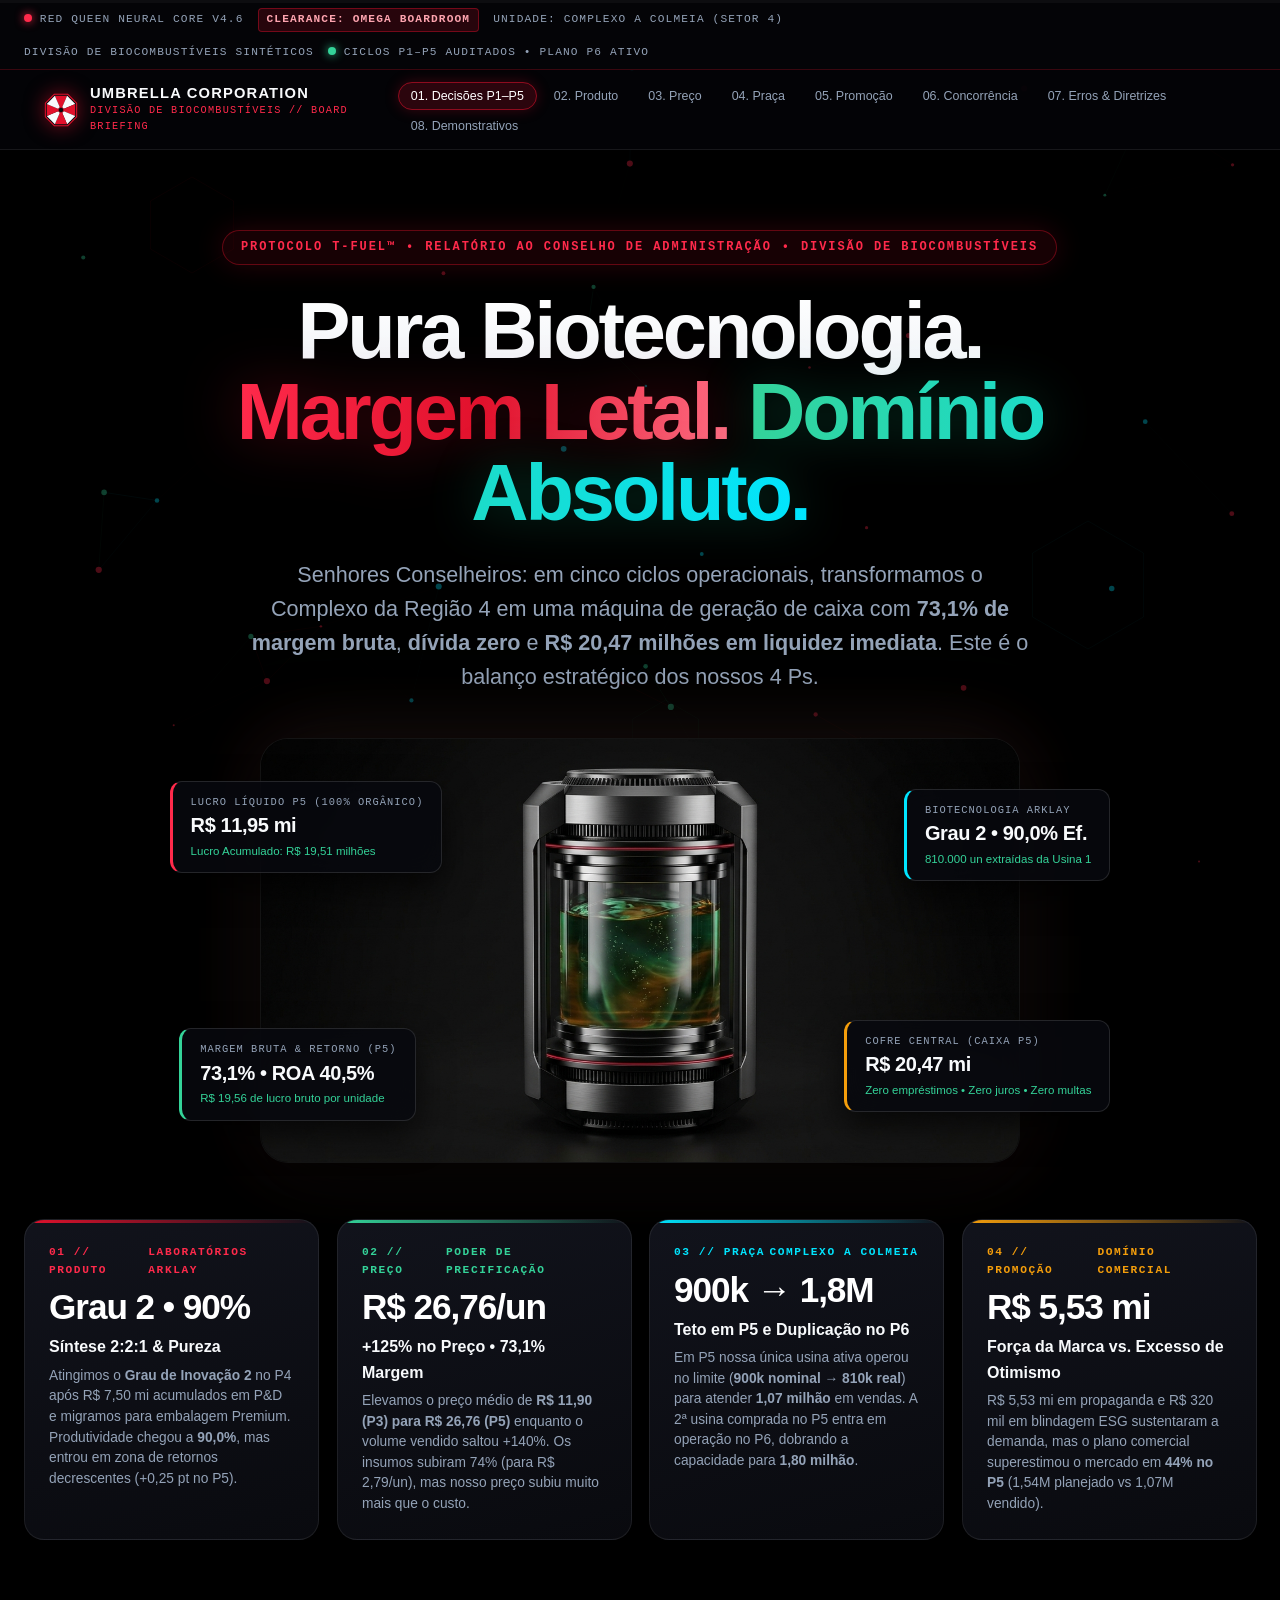
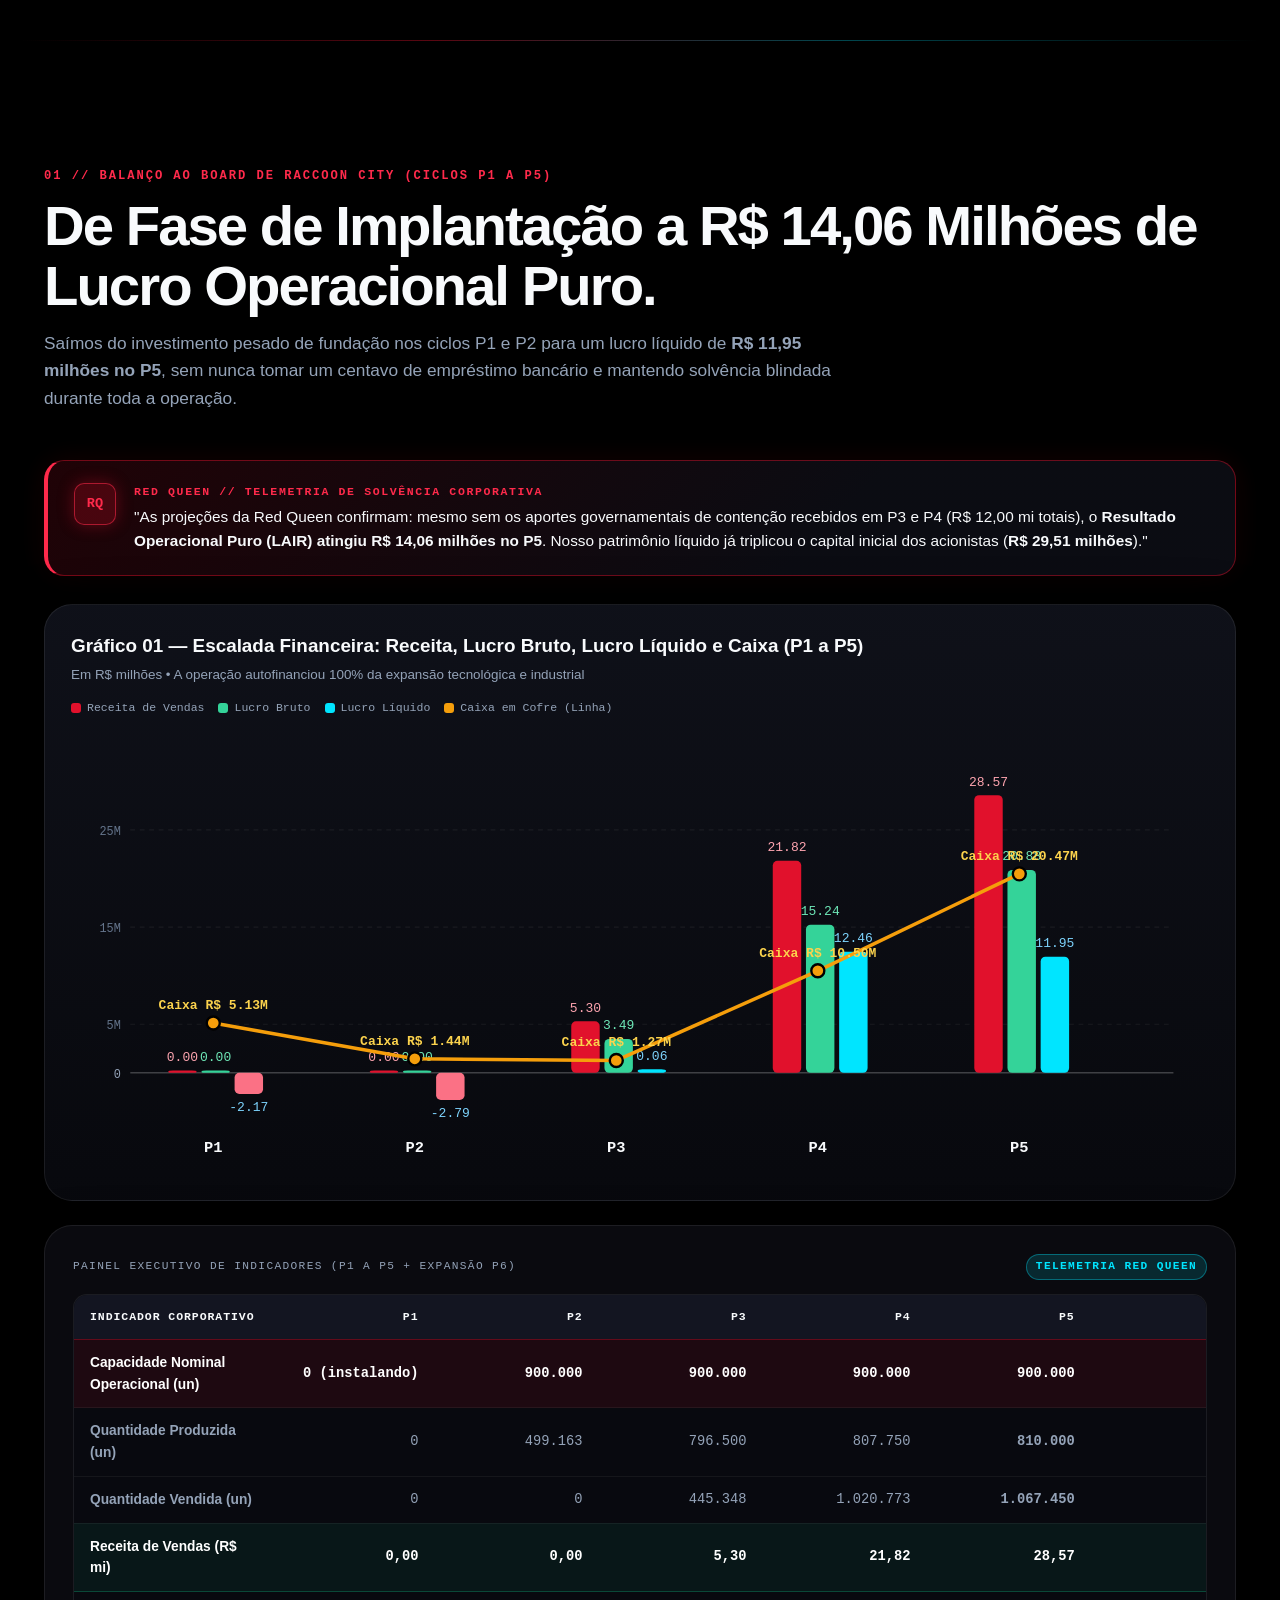
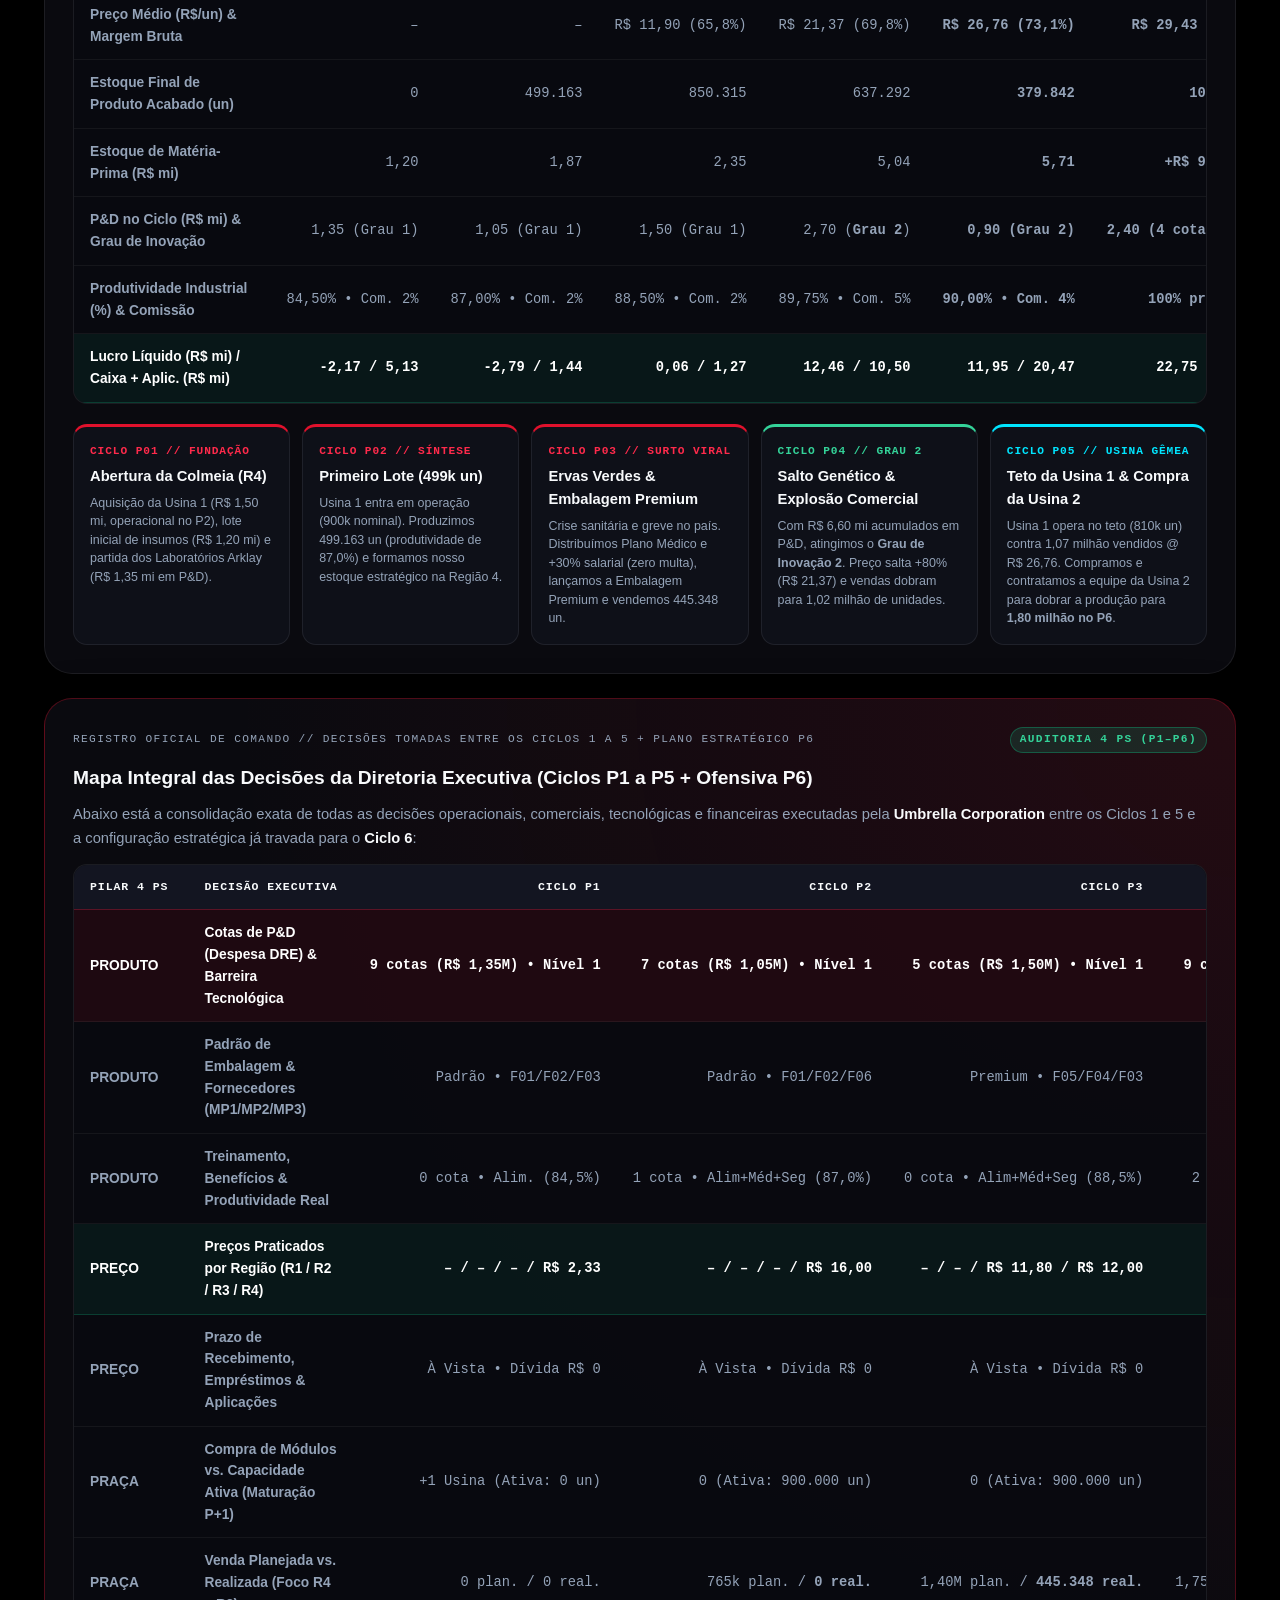
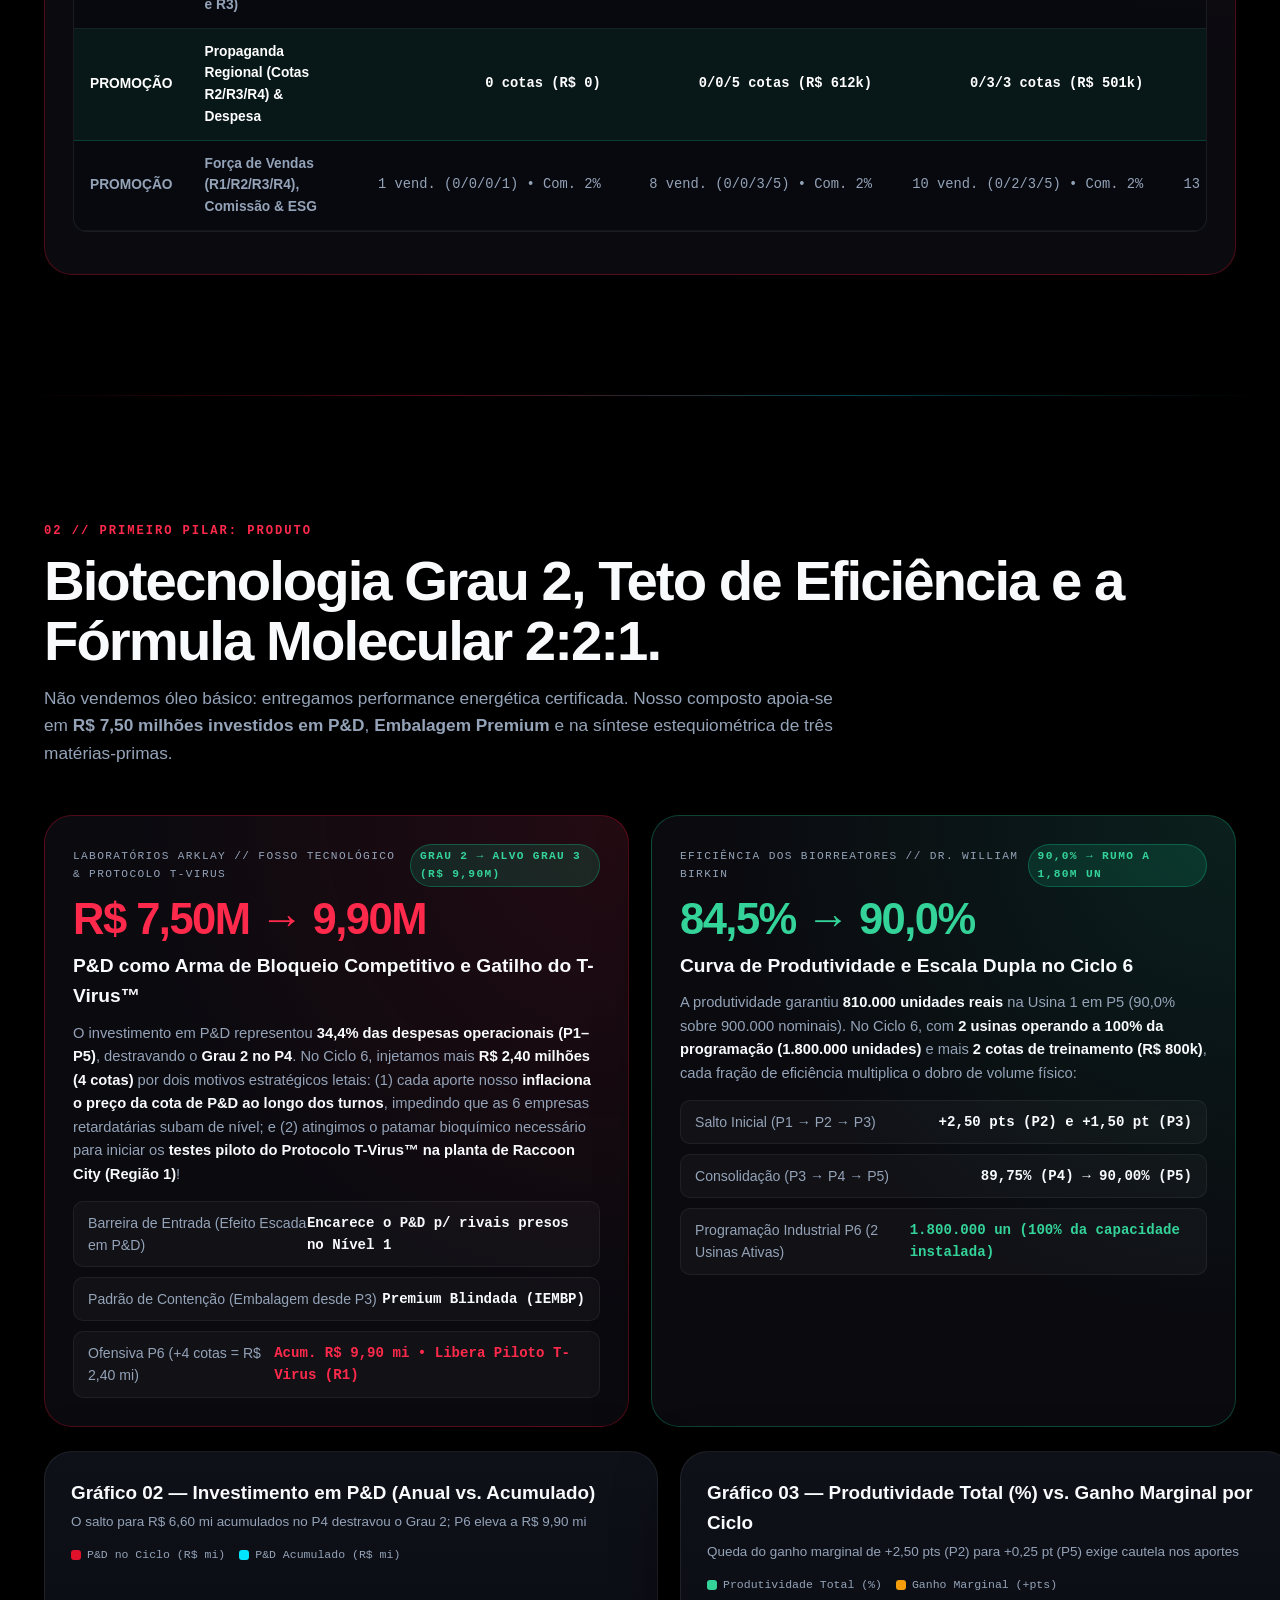
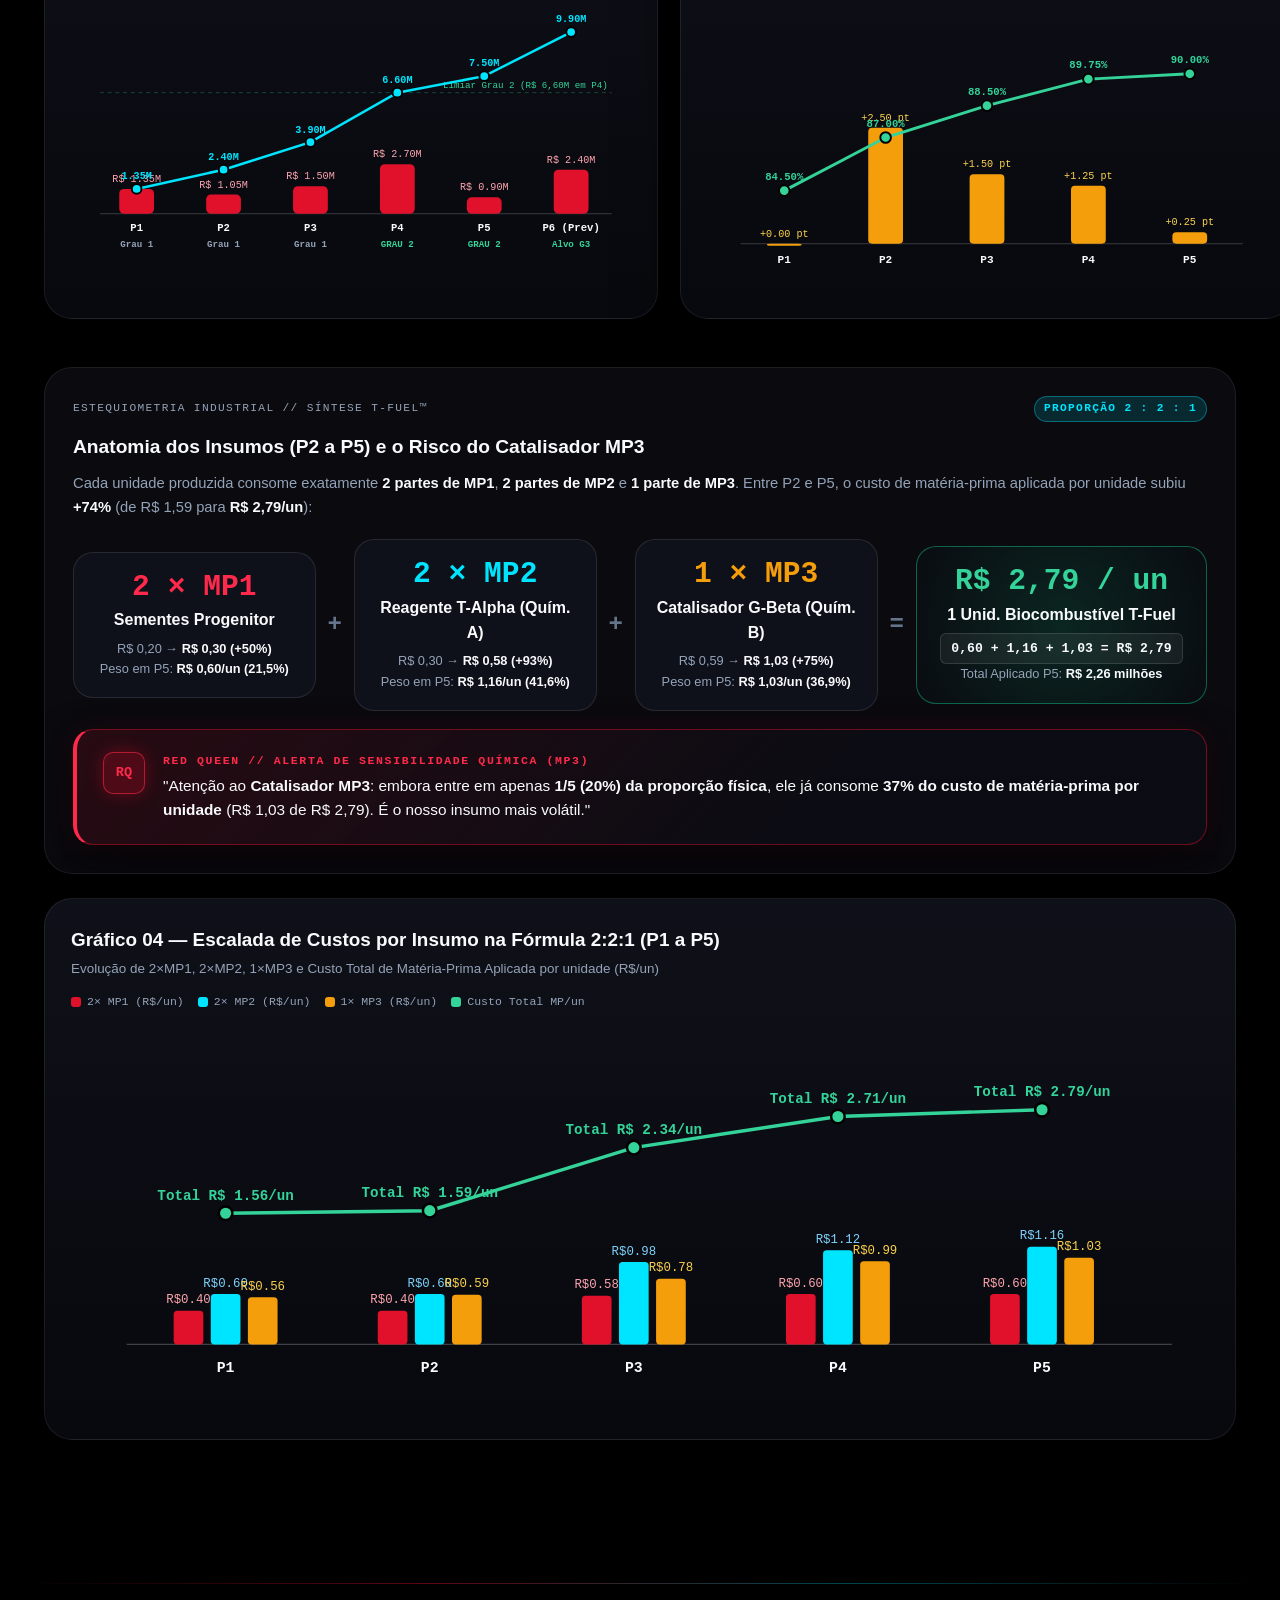
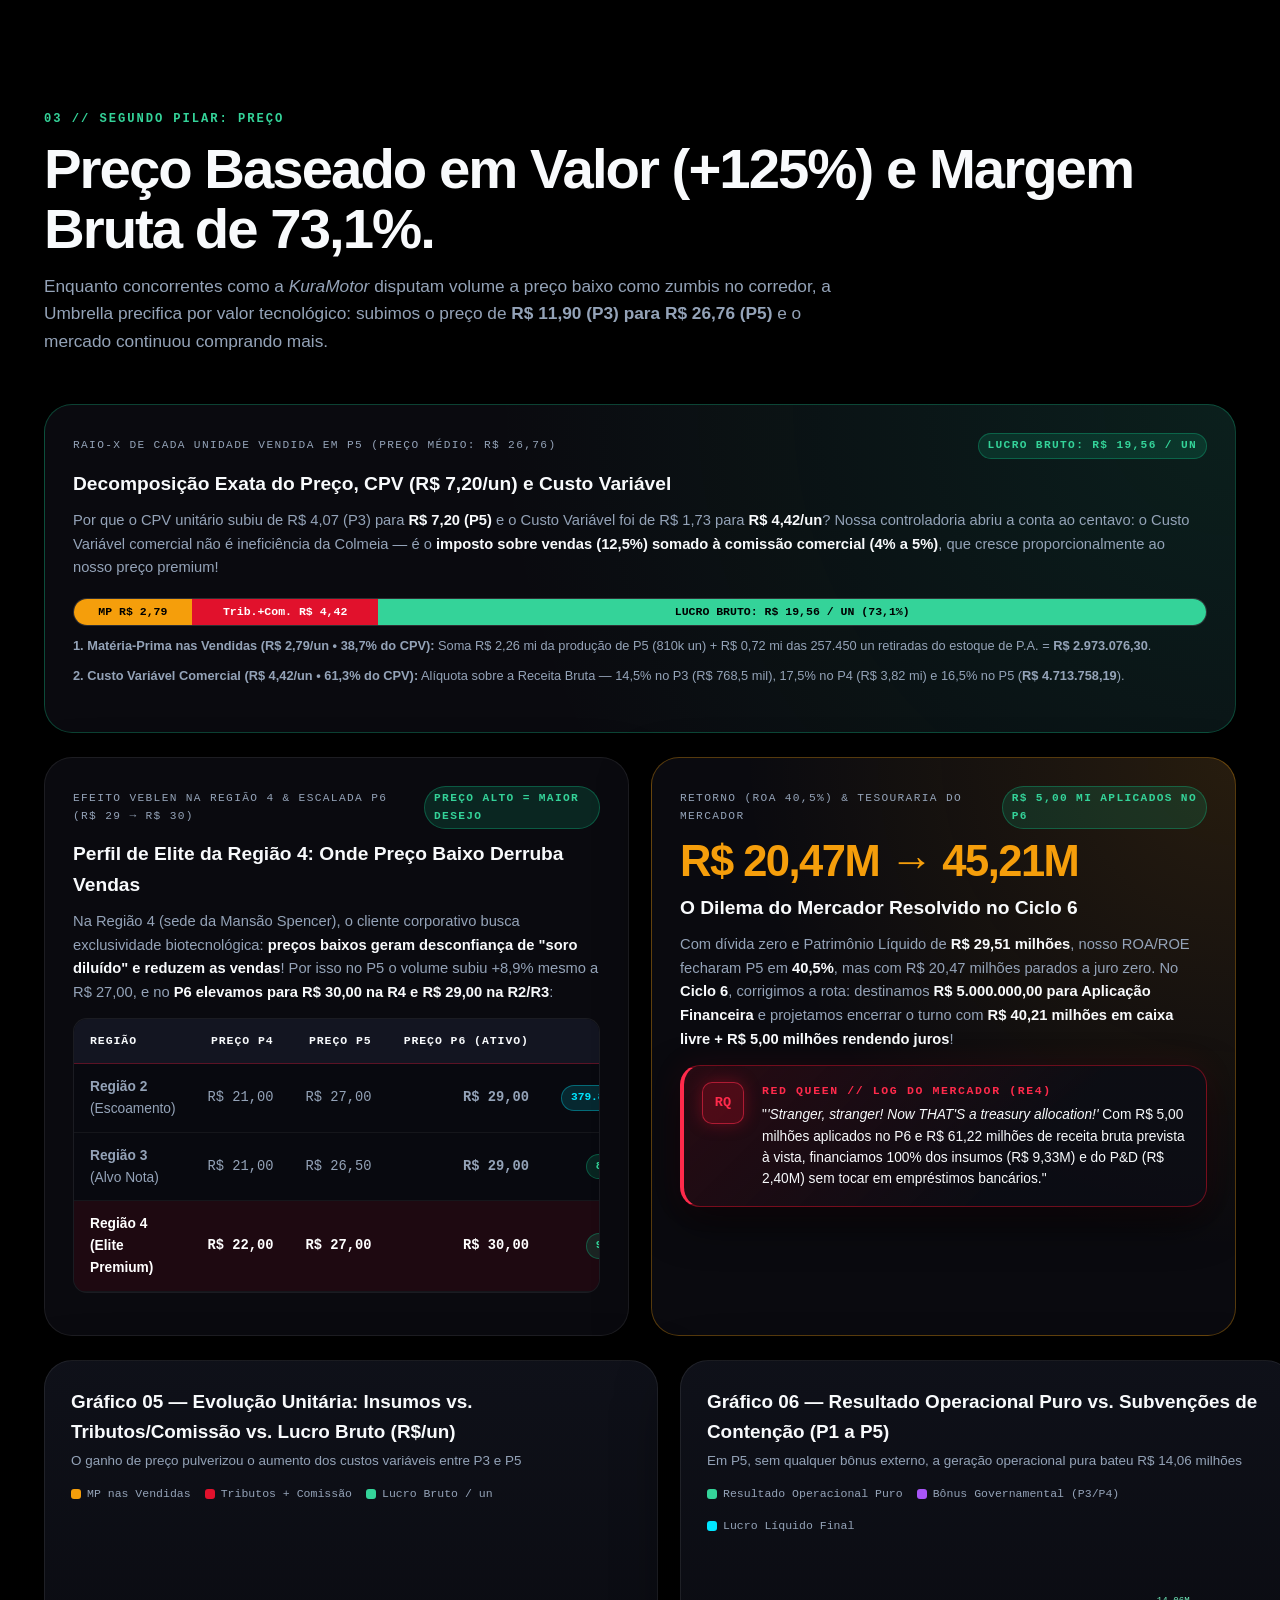
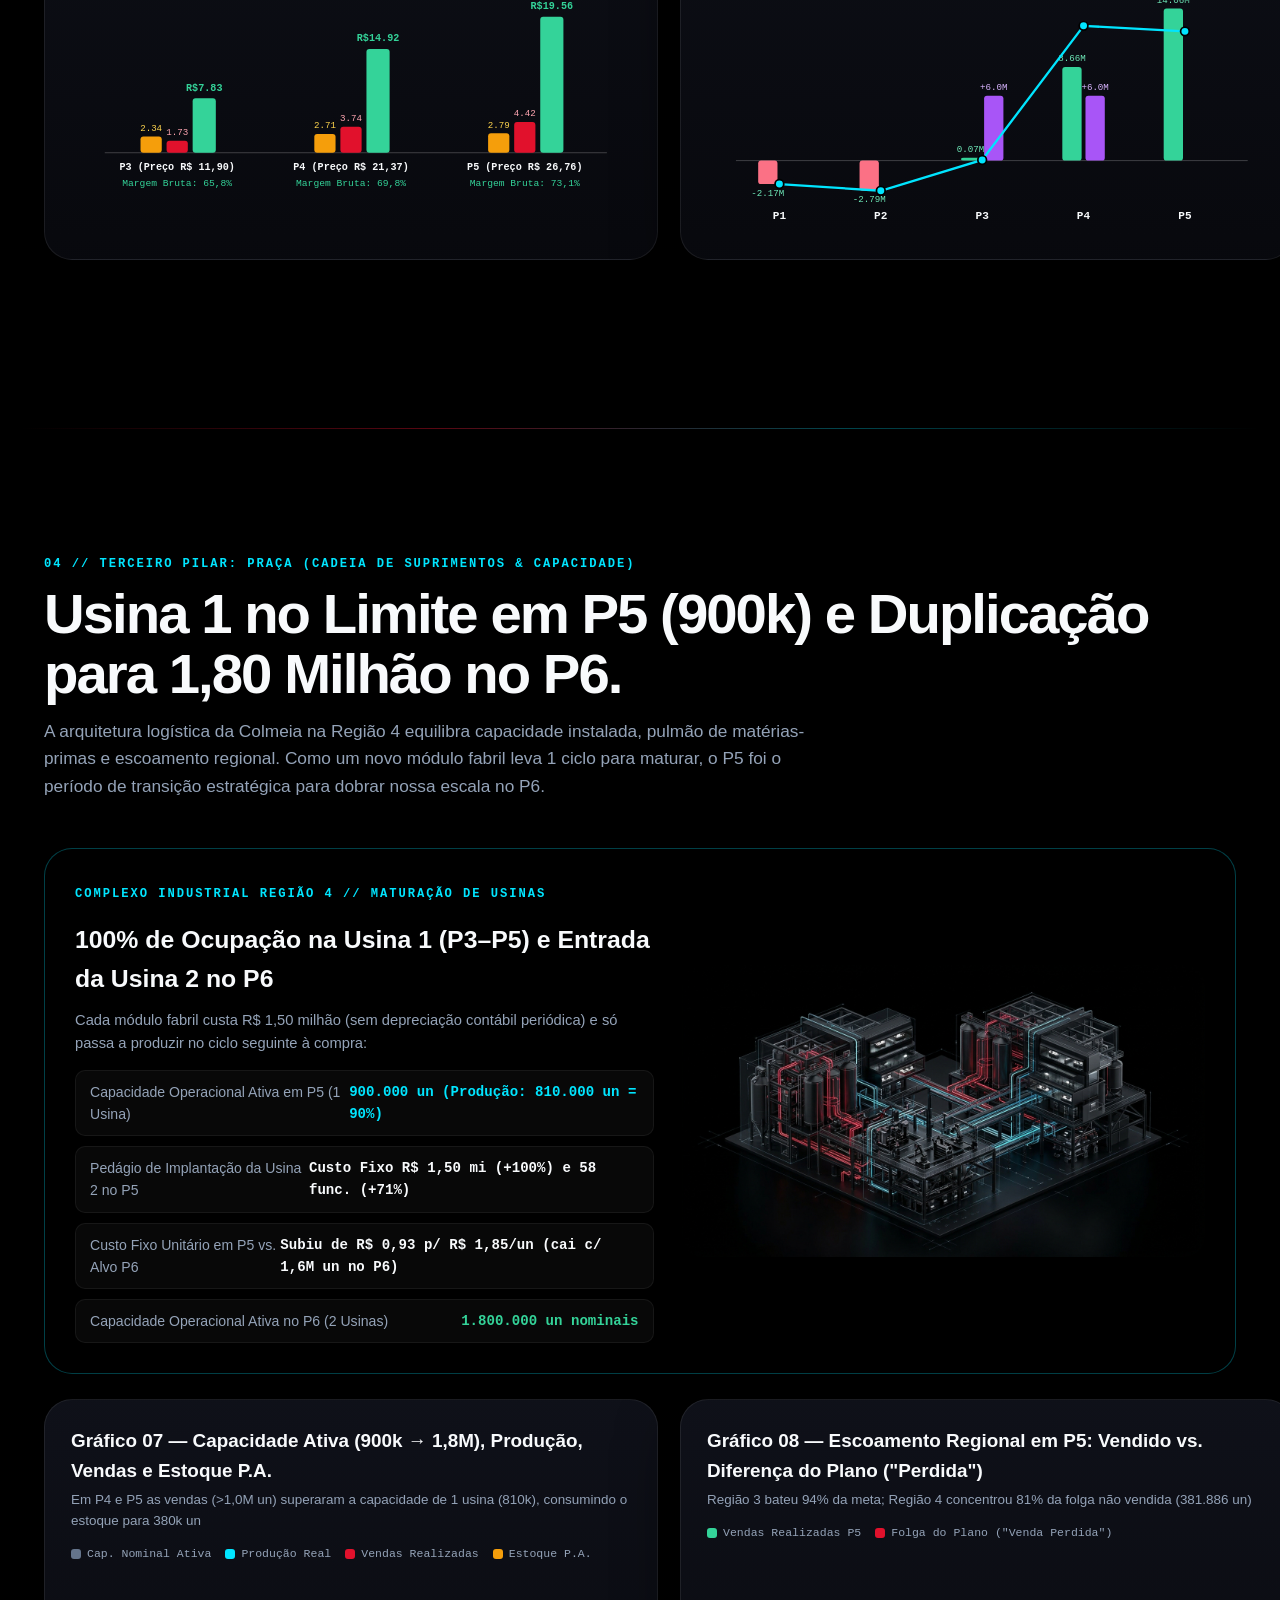
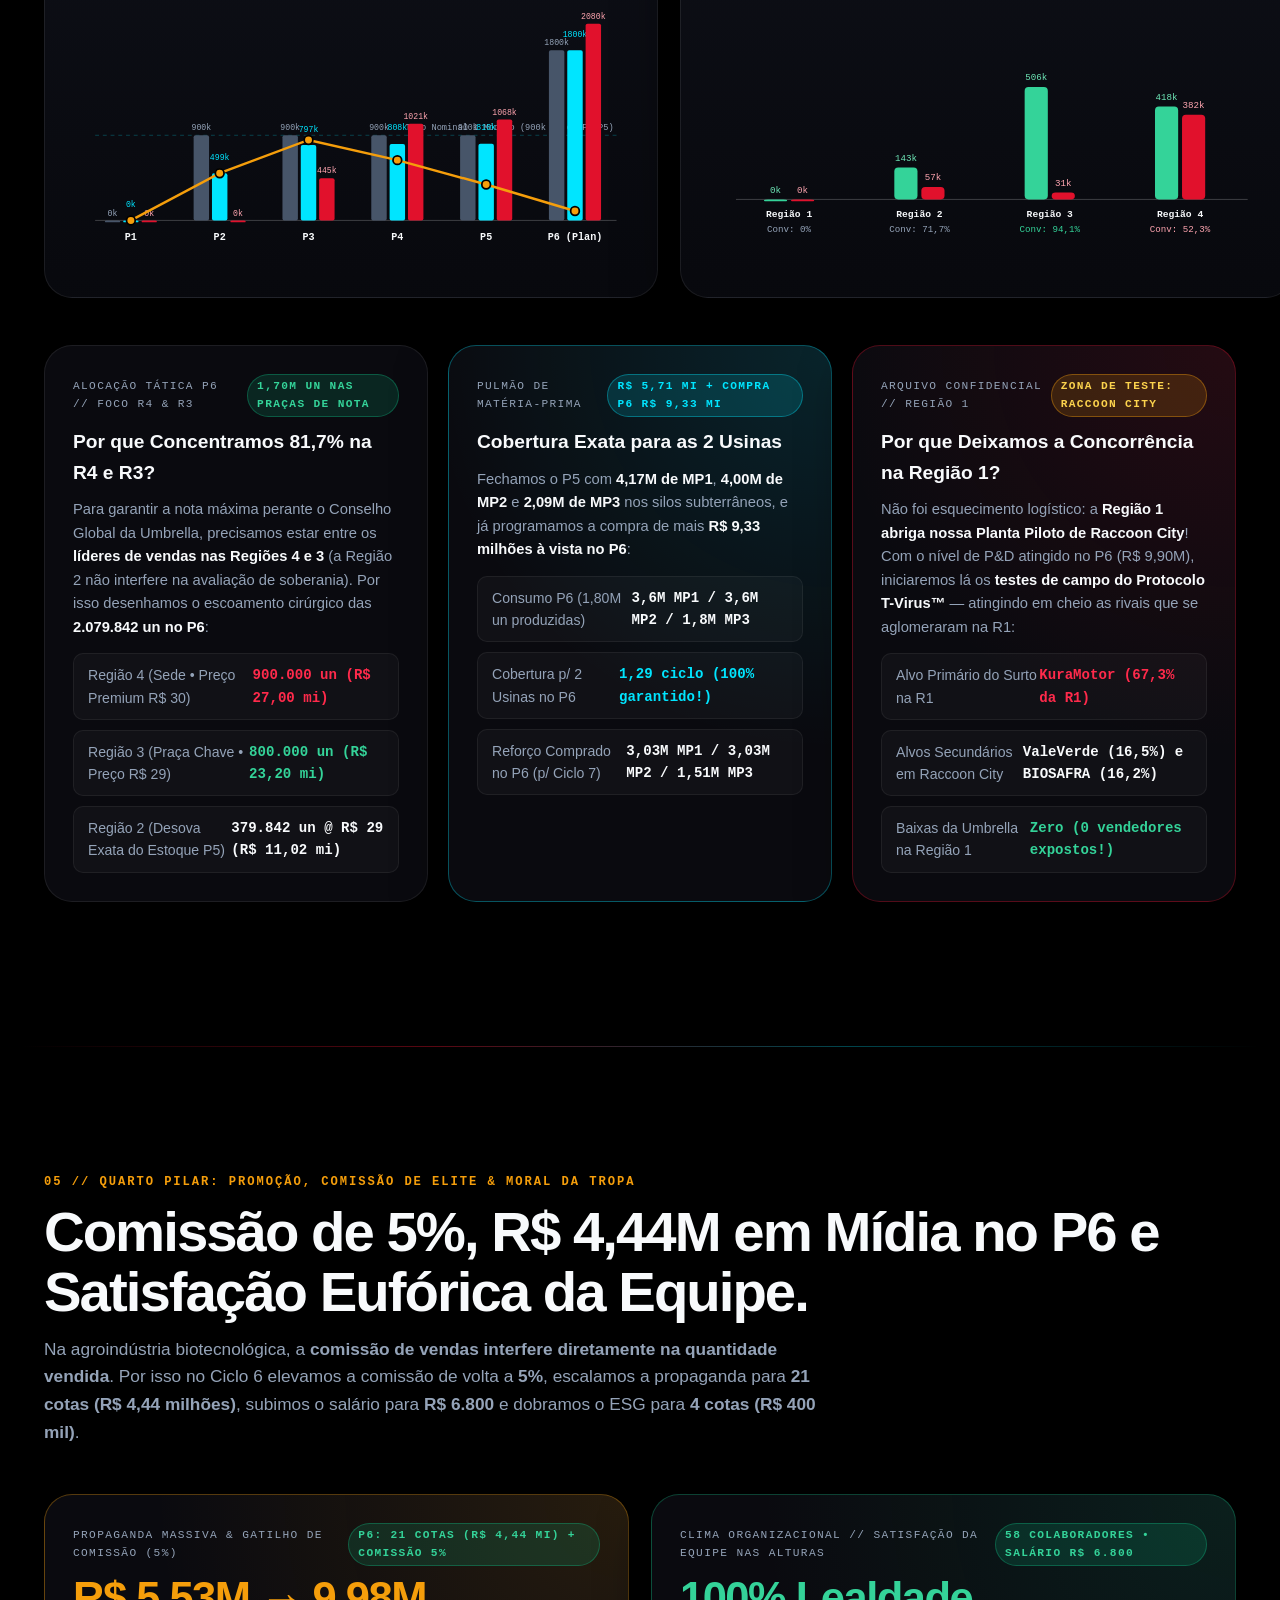
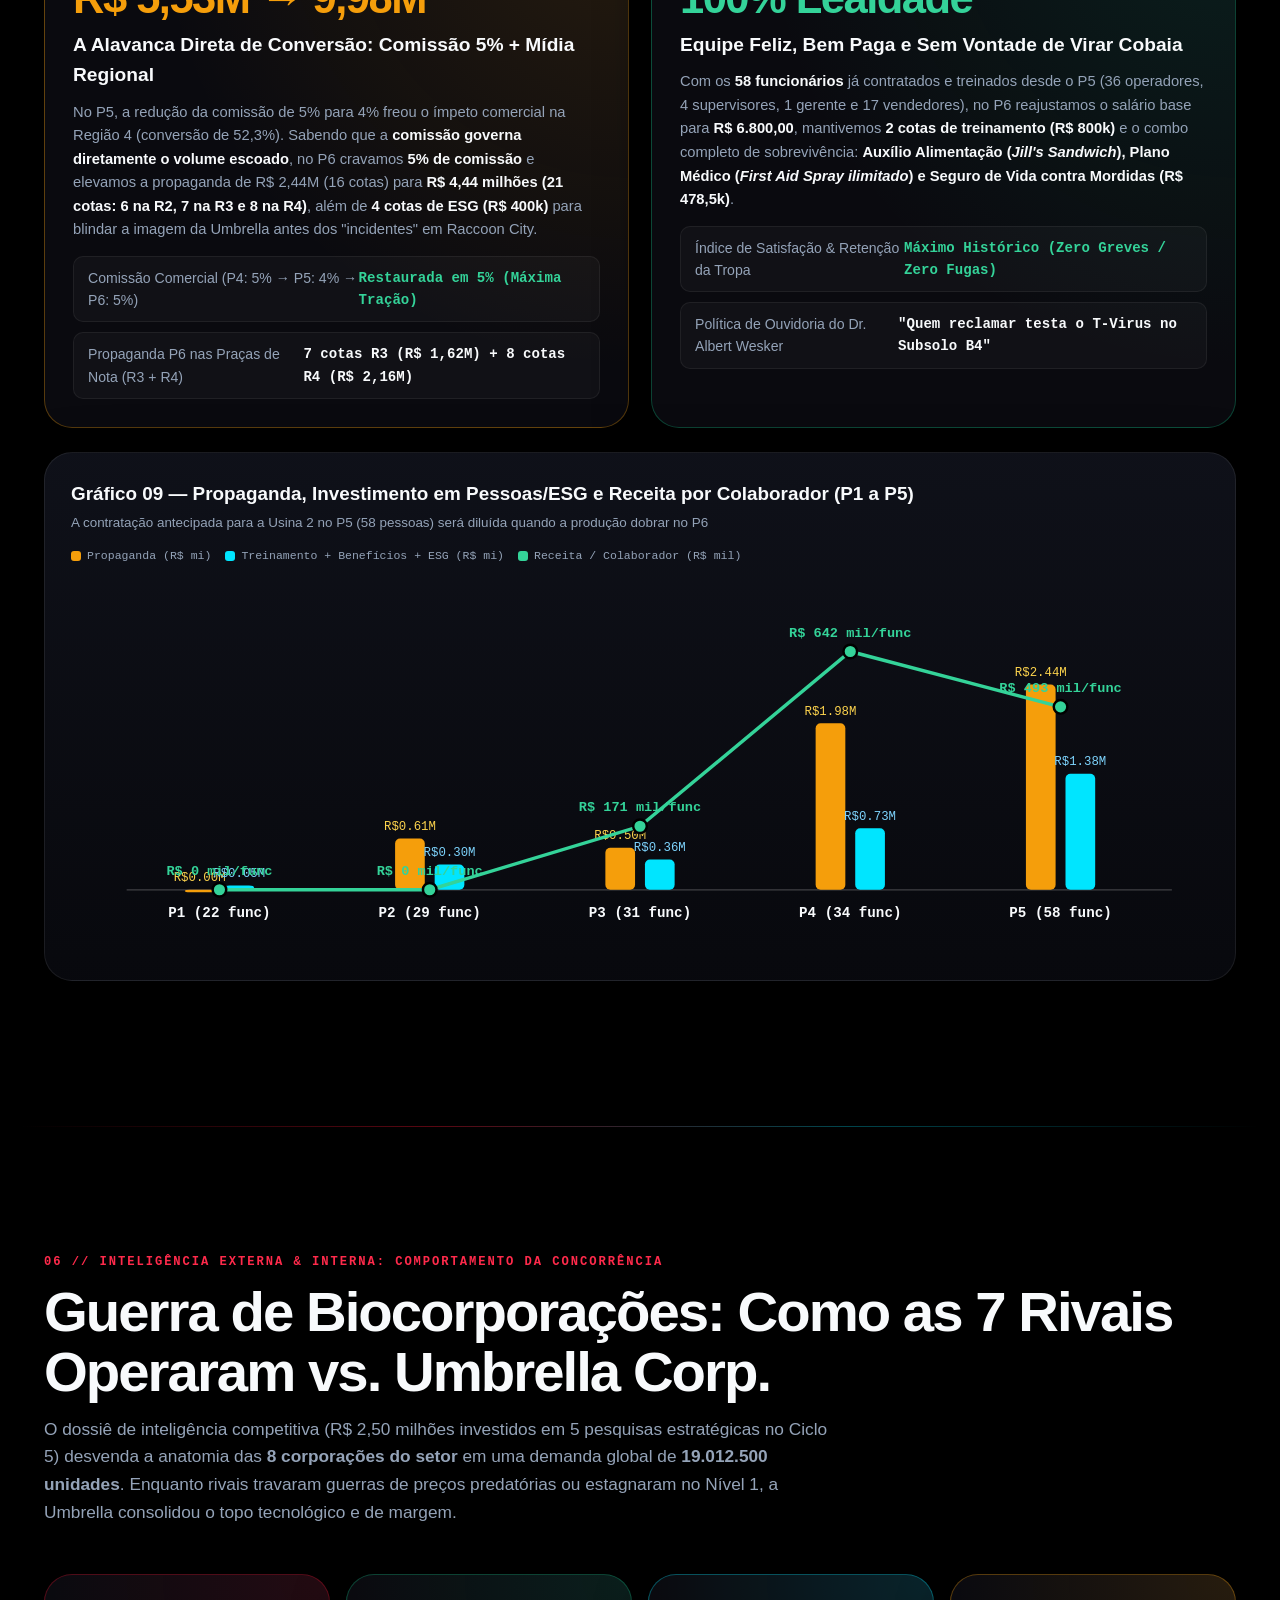
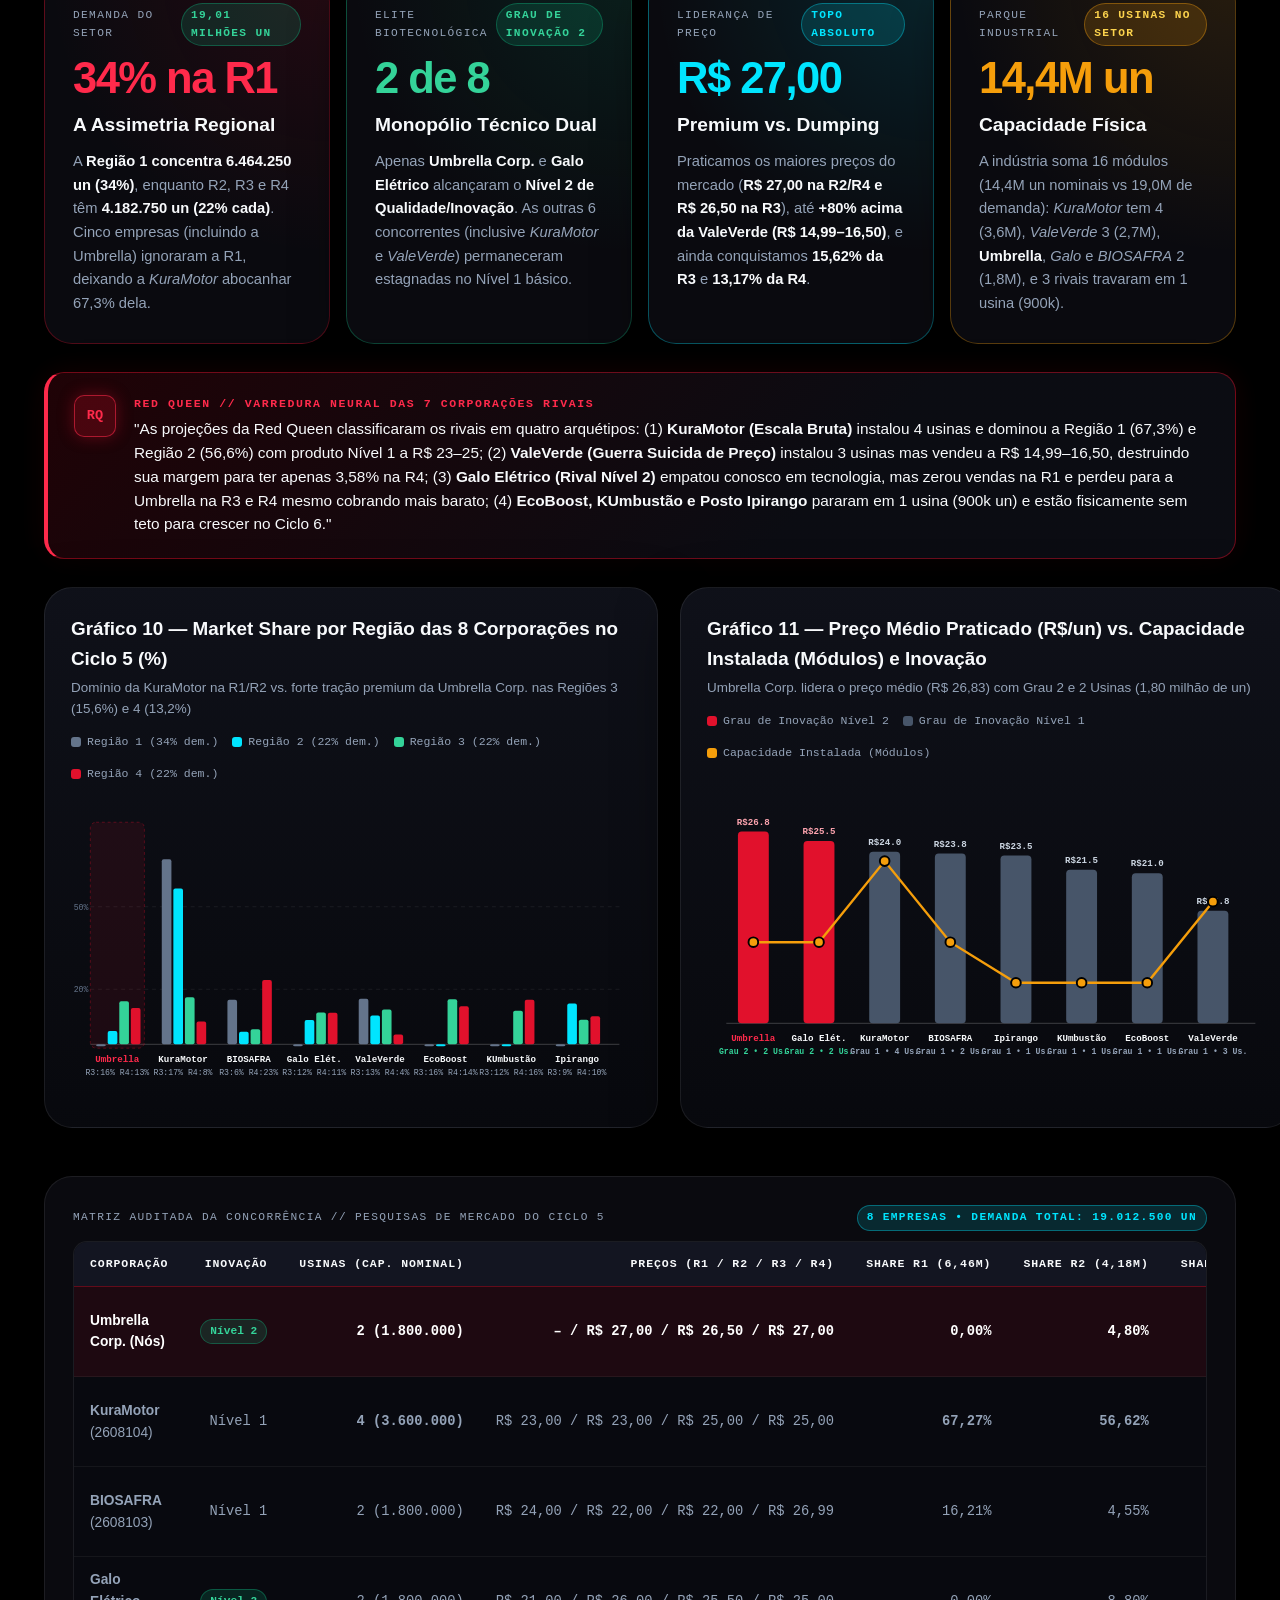
==== commit 61eeccd7: "feat: align P6 projections with active strategic plan and Resident Evil Raccoon City T-Virus pilot l" ====
--- a/site/index.html
+++ b/site/index.html
@@ -258,7 +258,7 @@
                 <td class="num-col">796.500</td>
                 <td class="num-col">807.750</td>
                 <td class="num-col"><strong>810.000</strong></td>
-                <td class="num-col">1.800.000 (prog.)</td>
+                <td class="num-col"><strong>1.800.000 (100% cap.)</strong></td>
               </tr>
               <tr>
                 <td><strong>Quantidade Vendida (un)</strong></td>
@@ -267,7 +267,7 @@
                 <td class="num-col">445.348</td>
                 <td class="num-col">1.020.773</td>
                 <td class="num-col"><strong>1.067.450</strong></td>
-                <td class="num-col">2.079.842 (meta)</td>
+                <td class="num-col"><strong>2.079.842 (meta P6)</strong></td>
               </tr>
               <tr class="highlight-row">
                 <td><strong>Receita de Vendas (R$ mi)</strong></td>
@@ -276,7 +276,7 @@
                 <td class="num-col">5,30</td>
                 <td class="num-col">21,82</td>
                 <td class="num-col"><strong>28,57</strong></td>
-                <td class="num-col">61,22 (meta)</td>
+                <td class="num-col"><strong>61,22 (previsto P6)</strong></td>
               </tr>
               <tr>
                 <td><strong>Preço Médio (R$/un) &amp; Margem Bruta</strong></td>
@@ -285,7 +285,7 @@
                 <td class="num-col">R$ 11,90 (65,8%)</td>
                 <td class="num-col">R$ 21,37 (69,8%)</td>
                 <td class="num-col"><strong>R$ 26,76 (73,1%)</strong></td>
-                <td class="num-col">R$ 29,43 (&gt;74%)</td>
+                <td class="num-col"><strong>R$ 29,43 (R$30 R4 / R$29 R2-R3)</strong></td>
               </tr>
               <tr>
                 <td><strong>Estoque Final de Produto Acabado (un)</strong></td>
@@ -294,7 +294,7 @@
                 <td class="num-col">850.315</td>
                 <td class="num-col">637.292</td>
                 <td class="num-col"><strong>379.842</strong></td>
-                <td class="num-col">Giro Pleno</td>
+                <td class="num-col"><strong>100.000 (reserva tática)</strong></td>
               </tr>
               <tr>
                 <td><strong>Estoque de Matéria-Prima (R$ mi)</strong></td>
@@ -303,7 +303,7 @@
                 <td class="num-col">2,35</td>
                 <td class="num-col">5,04</td>
                 <td class="num-col"><strong>5,71</strong></td>
-                <td class="num-col">+R$ 9,33 mi lote P7</td>
+                <td class="num-col"><strong>+R$ 9,33 mi comprados p/ P7</strong></td>
               </tr>
               <tr>
                 <td><strong>P&amp;D no Ciclo (R$ mi) &amp; Grau de Inovação</strong></td>
@@ -312,25 +312,25 @@
                 <td class="num-col">1,50 (Grau 1)</td>
                 <td class="num-col">2,70 (<strong>Grau 2</strong>)</td>
                 <td class="num-col"><strong>0,90 (Grau 2)</strong></td>
-                <td class="num-col">2,40 (Alvo Grau 3)</td>
-              </tr>
-              <tr>
-                <td><strong>Produtividade Industrial (%)</strong></td>
-                <td class="num-col">84,50%</td>
-                <td class="num-col">87,00%</td>
-                <td class="num-col">88,50%</td>
-                <td class="num-col">89,75%</td>
-                <td class="num-col"><strong>90,00%</strong></td>
-                <td class="num-col">&gt; 91,0%</td>
+                <td class="num-col"><strong>2,40 (4 cotas • Protocolo T-Virus)</strong></td>
+              </tr>
+              <tr>
+                <td><strong>Produtividade Industrial (%) &amp; Comissão</strong></td>
+                <td class="num-col">84,50% • Com. 2%</td>
+                <td class="num-col">87,00% • Com. 2%</td>
+                <td class="num-col">88,50% • Com. 2%</td>
+                <td class="num-col">89,75% • Com. 5%</td>
+                <td class="num-col"><strong>90,00% • Com. 4%</strong></td>
+                <td class="num-col"><strong>100% prog. • Com. 5% (Máxima)</strong></td>
               </tr>
               <tr class="highlight-row">
-                <td><strong>Lucro Líquido (R$ mi) / Caixa Final (R$ mi)</strong></td>
+                <td><strong>Lucro Líquido (R$ mi) / Caixa + Aplic. (R$ mi)</strong></td>
                 <td class="num-col">-2,17 / 5,13</td>
                 <td class="num-col">-2,79 / 1,44</td>
                 <td class="num-col">0,06 / 1,27</td>
                 <td class="num-col">12,46 / 10,50</td>
                 <td class="num-col"><strong>11,95 / 20,47</strong></td>
-                <td class="num-col">&gt;20,0 / &gt;48,0</td>
+                <td class="num-col"><strong>22,75 / 40,21 (+5,00 Aplic.)</strong></td>
               </tr>
             </tbody>
           </table>
@@ -376,16 +376,16 @@
         </div>
       </div>
 
-      <!-- Round-by-Round 4Ps Decisions Matrix (P1 to P5) -->
+      <!-- Round-by-Round 4Ps Decisions Matrix (P1 to P5 + P6 Strategic Plan) -->
       <div class="bento-card crimson-accent reveal-on-scroll" style="margin-top:24px;">
         <div class="bento-eyebrow">
-          <span>REGISTRO OFICIAL DE COMANDO // DECISÕES TOMADAS ENTRE OS CICLOS 1 A 5 PELOS 4 Ps</span>
-          <span class="badge-pill pos">AUDITORIA INTERNA P1–P5</span>
-        </div>
-        <h3 class="bento-title">Mapa Integral das Decisões da Diretoria Executiva (Ciclos P1 a P5)</h3>
+          <span>REGISTRO OFICIAL DE COMANDO // DECISÕES TOMADAS ENTRE OS CICLOS 1 A 5 + PLANO ESTRATÉGICO P6</span>
+          <span class="badge-pill pos">AUDITORIA 4 Ps (P1–P6)</span>
+        </div>
+        <h3 class="bento-title">Mapa Integral das Decisões da Diretoria Executiva (Ciclos P1 a P5 + Ofensiva P6)</h3>
         <p class="bento-body">
           Abaixo está a consolidação exata de todas as decisões operacionais, comerciais, tecnológicas e financeiras executadas pela
-          <strong>Umbrella Corporation</strong> entre os Ciclos 1 e 5, estruturadas pelos quatro pilares do Marketing Mix:
+          <strong>Umbrella Corporation</strong> entre os Ciclos 1 e 5 e a configuração estratégica já travada para o <strong>Ciclo 6</strong>:
         </p>
         <div class="table-scroll-wrapper">
           <table class="umbrella-table">
@@ -398,17 +398,19 @@
                 <th class="num-col">Ciclo P3</th>
                 <th class="num-col">Ciclo P4</th>
                 <th class="num-col">Ciclo P5</th>
+                <th class="num-col">Ciclo P6 (Estratégia Ativa)</th>
               </tr>
             </thead>
             <tbody>
               <tr class="crimson-row">
                 <td><strong>PRODUTO</strong></td>
-                <td><strong>Cotas de P&amp;D (Despesa DRE) &amp; Grau de Inovação</strong></td>
+                <td><strong>Cotas de P&amp;D (Despesa DRE) &amp; Barreira Tecnológica</strong></td>
                 <td class="num-col">9 cotas (R$ 1,35M) • <strong>Nível 1</strong></td>
                 <td class="num-col">7 cotas (R$ 1,05M) • <strong>Nível 1</strong></td>
                 <td class="num-col">5 cotas (R$ 1,50M) • <strong>Nível 1</strong></td>
                 <td class="num-col">9 cotas (R$ 2,70M) • <strong>Nível 2</strong></td>
                 <td class="num-col">3 cotas (R$ 0,90M) • <strong>Nível 2</strong></td>
+                <td class="num-col"><strong>4 cotas (R$ 2,40M) • Protocolo T-Virus</strong></td>
               </tr>
               <tr>
                 <td><strong>PRODUTO</strong></td>
@@ -417,7 +419,8 @@
                 <td class="num-col">Padrão • F01/F02/F06</td>
                 <td class="num-col">Premium • F05/F04/F03</td>
                 <td class="num-col">Premium • F01/F02/F03</td>
-                <td class="num-col"><strong>Premium • F01/F02/F03</strong></td>
+                <td class="num-col">Premium • F01/F02/F03</td>
+                <td class="num-col"><strong>Premium • F01/F02/F06 (R$ 9,33M)</strong></td>
               </tr>
               <tr>
                 <td><strong>PRODUTO</strong></td>
@@ -426,7 +429,8 @@
                 <td class="num-col">1 cota • Alim+Méd+Seg (87,0%)</td>
                 <td class="num-col">0 cota • Alim+Méd+Seg (88,5%)</td>
                 <td class="num-col">2 cotas • Alim+Méd (89,75%)</td>
-                <td class="num-col"><strong>4 cotas • Alim+Méd+Seg (90,0%)</strong></td>
+                <td class="num-col">4 cotas • Alim+Méd+Seg (90,0%)</td>
+                <td class="num-col"><strong>2 cotas (R$ 800k) • Alim+Méd+Seg</strong></td>
               </tr>
               <tr class="highlight-row">
                 <td><strong>PREÇO</strong></td>
@@ -435,7 +439,8 @@
                 <td class="num-col">– / – / – / R$ 16,00</td>
                 <td class="num-col">– / – / R$ 11,80 / R$ 12,00</td>
                 <td class="num-col">– / R$ 21 / R$ 21 / R$ 22</td>
-                <td class="num-col"><strong>– / R$ 27,00 / R$ 26,50 / R$ 27,00</strong></td>
+                <td class="num-col">– / R$ 27,00 / R$ 26,50 / R$ 27,00</td>
+                <td class="num-col"><strong>– / R$ 29,00 / R$ 29,00 / R$ 30,00</strong></td>
               </tr>
               <tr>
                 <td><strong>PREÇO</strong></td>
@@ -444,7 +449,8 @@
                 <td class="num-col">À Vista • Dívida R$ 0</td>
                 <td class="num-col">À Vista • Dívida R$ 0</td>
                 <td class="num-col">À Vista • Dívida R$ 0</td>
-                <td class="num-col"><strong>À Vista • Dívida R$ 0 • Aplic. R$ 0</strong></td>
+                <td class="num-col">À Vista • Dívida R$ 0 • Aplic. R$ 0</td>
+                <td class="num-col"><strong>À Vista • Dív. R$ 0 • Aplic. R$ 5,00M</strong></td>
               </tr>
               <tr>
                 <td><strong>PRAÇA</strong></td>
@@ -453,16 +459,18 @@
                 <td class="num-col">0 (Ativa: 900.000 un)</td>
                 <td class="num-col">0 (Ativa: 900.000 un)</td>
                 <td class="num-col">0 (Ativa: 900.000 un)</td>
-                <td class="num-col"><strong>+1 Usina (Ativa P5: 900k → P6: 1,8M)</strong></td>
+                <td class="num-col">+1 Usina (Ativa P5: 900.000 un)</td>
+                <td class="num-col"><strong>0 (Ativa P6: 1.800.000 un @ 100%)</strong></td>
               </tr>
               <tr>
                 <td><strong>PRAÇA</strong></td>
-                <td><strong>Venda Planejada vs. Venda Realizada Total (un)</strong></td>
+                <td><strong>Venda Planejada vs. Realizada (Foco R4 e R3)</strong></td>
                 <td class="num-col">0 plan. / 0 real.</td>
                 <td class="num-col">765k plan. / <strong>0 real.</strong></td>
                 <td class="num-col">1,40M plan. / <strong>445.348 real.</strong></td>
                 <td class="num-col">1,75M plan. / <strong>1.020.773 real.</strong></td>
-                <td class="num-col"><strong>1,54M plan. / 1.067.450 real.</strong></td>
+                <td class="num-col">1,54M plan. / <strong>1.067.450 real.</strong></td>
+                <td class="num-col"><strong>2.079.842 plan. (900k R4 / 800k R3)</strong></td>
               </tr>
               <tr class="highlight-row">
                 <td><strong>PROMOÇÃO</strong></td>
@@ -471,7 +479,8 @@
                 <td class="num-col">0/0/5 cotas (R$ 612k)</td>
                 <td class="num-col">0/3/3 cotas (R$ 501k)</td>
                 <td class="num-col">4/5/6 cotas (R$ 1,98M)</td>
-                <td class="num-col"><strong>4/5/7 cotas (R$ 2,44M)</strong></td>
+                <td class="num-col">4/5/7 cotas (R$ 2,44M)</td>
+                <td class="num-col"><strong>6/7/8 cotas (21 cotas • R$ 4,44M)</strong></td>
               </tr>
               <tr>
                 <td><strong>PROMOÇÃO</strong></td>
@@ -480,7 +489,8 @@
                 <td class="num-col">8 vend. (0/0/3/5) • Com. 2%</td>
                 <td class="num-col">10 vend. (0/2/3/5) • Com. 2%</td>
                 <td class="num-col">13 vend. (0/3/4/6) • Com. 5%</td>
-                <td class="num-col"><strong>17 vend. (0/3/6/8) • Com. 4% • ESG 2</strong></td>
+                <td class="num-col">17 vend. (0/3/6/8) • Com. 4% • ESG 2</td>
+                <td class="num-col"><strong>17 vend. • Com. 5% • ESG 4 • Pesq. R$ 1M</strong></td>
               </tr>
             </tbody>
           </table>
@@ -507,41 +517,41 @@
       <div class="bento-grid-2">
         <div class="bento-card crimson-accent reveal-on-scroll">
           <div class="bento-eyebrow">
-            <span>LABORATÓRIOS ARKLAY // P&amp;D</span>
-            <span class="badge-pill pos">GRAU DE INOVAÇÃO 2</span>
-          </div>
-          <div class="bento-big-number crimson">R$ 7,50 mi</div>
-          <h3 class="bento-title">Patamar Acumulado de Inovação</h3>
+            <span>LABORATÓRIOS ARKLAY // FOSSO TECNOLÓGICO &amp; PROTOCOLO T-VIRUS</span>
+            <span class="badge-pill pos">GRAU 2 → ALVO GRAU 3 (R$ 9,90M)</span>
+          </div>
+          <div class="bento-big-number crimson">R$ 7,50M → 9,90M</div>
+          <h3 class="bento-title">P&amp;D como Arma de Bloqueio Competitivo e Gatilho do T-Virus™</h3>
           <p class="bento-body">
-            O investimento em P&amp;D representou <strong>34,4% das despesas operacionais</strong> e <strong>13,5% da receita acumulada</strong>.
-            Rompemos a barreira do <strong>Grau 2 no P4</strong> ao atingir R$ 6,60 mi acumulados (aporte de R$ 2,70 mi na rodada).
+            O investimento em P&amp;D representou <strong>34,4% das despesas operacionais (P1–P5)</strong>, destravando o <strong>Grau 2 no P4</strong>.
+            No Ciclo 6, injetamos mais <strong>R$ 2,40 milhões (4 cotas)</strong> por dois motivos estratégicos letais: (1) cada aporte nosso <strong>inflaciona o preço da cota de P&amp;D ao longo dos turnos</strong>, impedindo que as 6 empresas retardatárias subam de nível; e (2) atingimos o patamar bioquímico necessário para iniciar os <strong>testes piloto do Protocolo T-Virus™ na planta de Raccoon City (Região 1)</strong>!
           </p>
           <div class="metric-strip-list">
             <div class="metric-strip-item">
-              <span class="label">Manutenção Tecnológica no P5</span>
-              <span class="val">R$ 0,90 mi (manteve Grau 2)</span>
+              <span class="label">Barreira de Entrada (Efeito Escada em P&amp;D)</span>
+              <span class="val">Encarece o P&amp;D p/ rivais presos no Nível 1</span>
             </div>
             <div class="metric-strip-item">
               <span class="label">Padrão de Contenção (Embalagem desde P3)</span>
-              <span class="val">Premium (R$ 1,30 / un)</span>
-            </div>
-            <div class="metric-strip-item">
-              <span class="label">Ofensiva P6 (Rumo ao Grau 3)</span>
-              <span class="val">+R$ 2,40 mi (Acum. R$ 9,90 mi)</span>
+              <span class="val">Premium Blindada (IEMBP)</span>
+            </div>
+            <div class="metric-strip-item">
+              <span class="label">Ofensiva P6 (+4 cotas = R$ 2,40 mi)</span>
+              <span class="val" style="color:var(--umbrella-red-bright);">Acum. R$ 9,90 mi • Libera Piloto T-Virus (R1)</span>
             </div>
           </div>
         </div>
 
         <div class="bento-card emerald-accent reveal-on-scroll">
           <div class="bento-eyebrow">
-            <span>EFICIÊNCIA DOS BIORREATORES</span>
-            <span class="badge-pill warn">RETORNOS DECRESCENTES</span>
+            <span>EFICIÊNCIA DOS BIORREATORES // DR. WILLIAM BIRKIN</span>
+            <span class="badge-pill pos">90,0% → RUMO A 1,80M UN</span>
           </div>
           <div class="bento-big-number emerald">84,5% → 90,0%</div>
-          <h3 class="bento-title">A Desaceleração da Curva de Produtividade</h3>
+          <h3 class="bento-title">Curva de Produtividade e Escala Dupla no Ciclo 6</h3>
           <p class="bento-body">
             A produtividade garantiu <strong>810.000 unidades reais</strong> na Usina 1 em P5 (90,0% sobre 900.000 nominais).
-            Porém, cada ponto extra está custando mais caro em P&amp;D e treinamento:
+            No Ciclo 6, com <strong>2 usinas operando a 100% da programação (1.800.000 unidades)</strong> e mais <strong>2 cotas de treinamento (R$ 800k)</strong>, cada fração de eficiência multiplica o dobro de volume físico:
           </p>
           <div class="metric-strip-list">
             <div class="metric-strip-item">
@@ -549,12 +559,12 @@
               <span class="val">+2,50 pts (P2) e +1,50 pt (P3)</span>
             </div>
             <div class="metric-strip-item">
-              <span class="label">Consolidação (P3 → P4)</span>
-              <span class="val">+1,25 pt (89,75%)</span>
-            </div>
-            <div class="metric-strip-item">
-              <span class="label">Saturação Marginal (P4 → P5)</span>
-              <span class="val" style="color:var(--bio-amber);">Apenas +0,25 pt (90,00%)</span>
+              <span class="label">Consolidação (P3 → P4 → P5)</span>
+              <span class="val">89,75% (P4) → 90,00% (P5)</span>
+            </div>
+            <div class="metric-strip-item">
+              <span class="label">Programação Industrial P6 (2 Usinas Ativas)</span>
+              <span class="val" style="color:var(--bio-emerald-bright);">1.800.000 un (100% da capacidade instalada)</span>
             </div>
           </div>
         </div>
@@ -715,12 +725,12 @@
       <div class="bento-grid-2">
         <div class="bento-card reveal-on-scroll">
           <div class="bento-eyebrow">
-            <span>RESPOSTA DO VOLUME AO PREÇO (P4 → P5)</span>
-            <span class="badge-pill pos">RECEITA +30,9% COM VOLUME +4,6%</span>
-          </div>
-          <h3 class="bento-title">Inelasticidade Regional: Preço Subiu e Volume Cresceu</h3>
+            <span>EFEITO VEBLEN NA REGIÃO 4 &amp; ESCALADA P6 (R$ 29 → R$ 30)</span>
+            <span class="badge-pill pos">PREÇO ALTO = MAIOR DESEJO</span>
+          </div>
+          <h3 class="bento-title">Perfil de Elite da Região 4: Onde Preço Baixo Derruba Vendas</h3>
           <p class="bento-body">
-            O crescimento de receita em P5 veio quase integralmente da captura de preço. Mesmo com reajustes de +22,7% a +28,6%, todas as três regiões operadas compraram mais unidades:
+            Na Região 4 (sede da Mansão Spencer), o cliente corporativo busca exclusividade biotecnológica: <strong>preços baixos geram desconfiança de "soro diluído" e reduzem as vendas</strong>! Por isso no P5 o volume subiu +8,9% mesmo a R$ 27,00, e no <strong>P6 elevamos para R$ 30,00 na R4 e R$ 29,00 na R2/R3</strong>:
           </p>
           <div class="table-scroll-wrapper">
             <table class="umbrella-table">
@@ -729,31 +739,31 @@
                   <th>Região</th>
                   <th class="num-col">Preço P4</th>
                   <th class="num-col">Preço P5</th>
-                  <th class="num-col">Choque Preço</th>
-                  <th class="num-col">Resposta Volume</th>
+                  <th class="num-col">Preço P6 (Ativo)</th>
+                  <th class="num-col">Comportamento &amp; Meta P6</th>
                 </tr>
               </thead>
               <tbody>
                 <tr>
-                  <td><strong>Região 2</strong></td>
+                  <td><strong>Região 2</strong> (Escoamento)</td>
                   <td class="num-col">R$ 21,00</td>
                   <td class="num-col">R$ 27,00</td>
-                  <td class="num-col"><span class="badge-pill warn">+28,6%</span></td>
-                  <td class="num-col"><span class="badge-pill pos">+0,9%</span> (143.499 un)</td>
+                  <td class="num-col"><strong>R$ 29,00</strong></td>
+                  <td class="num-col"><span class="badge-pill info">379.842 un</span> (Desova do Estoque P5)</td>
                 </tr>
                 <tr>
-                  <td><strong>Região 3</strong></td>
+                  <td><strong>Região 3</strong> (Alvo Nota)</td>
                   <td class="num-col">R$ 21,00</td>
                   <td class="num-col">R$ 26,50</td>
-                  <td class="num-col"><span class="badge-pill warn">+26,2%</span></td>
-                  <td class="num-col"><span class="badge-pill pos">+2,3%</span> (505.837 un)</td>
+                  <td class="num-col"><strong>R$ 29,00</strong></td>
+                  <td class="num-col"><span class="badge-pill pos">800.000 un</span> (R$ 23,20M Receita)</td>
                 </tr>
-                <tr>
-                  <td><strong>Região 4</strong></td>
+                <tr class="crimson-row">
+                  <td><strong>Região 4</strong> (Elite Premium)</td>
                   <td class="num-col">R$ 22,00</td>
                   <td class="num-col">R$ 27,00</td>
-                  <td class="num-col"><span class="badge-pill warn">+22,7%</span></td>
-                  <td class="num-col"><span class="badge-pill pos">+8,9%</span> (418.114 un)</td>
+                  <td class="num-col"><strong>R$ 30,00</strong></td>
+                  <td class="num-col"><span class="badge-pill pos">900.000 un</span> (R$ 27,00M Receita)</td>
                 </tr>
               </tbody>
             </table>
@@ -762,21 +772,21 @@
 
         <div class="bento-card amber-accent reveal-on-scroll">
           <div class="bento-eyebrow">
-            <span>RETORNO (ROA 40,5%) &amp; COFRE PARADO</span>
-            <span class="badge-pill warn">R$ 20,47 MI SEM RENDIMENTO</span>
-          </div>
-          <div class="bento-big-number amber">69,4% em Caixa</div>
-          <h3 class="bento-title">O Dilema do Mercador: Ouro Parado no Cofre</h3>
+            <span>RETORNO (ROA 40,5%) &amp; TESOURARIA DO MERCADOR</span>
+            <span class="badge-pill pos">R$ 5,00 MI APLICADOS NO P6</span>
+          </div>
+          <div class="bento-big-number amber">R$ 20,47M → 45,21M</div>
+          <h3 class="bento-title">O Dilema do Mercador Resolvido no Ciclo 6</h3>
           <p class="bento-body">
-            Com dívida zero e Patrimônio Líquido de <strong>R$ 29,51 milhões</strong>, nosso ROA e ROE fecharam P5 em expressivos <strong>40,5%</strong>.
-            Porém, <strong>R$ 20,47 milhões</strong> estão estacionados em caixa com <strong>rendimento financeiro zero (R$ 0,00 aplicado)</strong>.
+            Com dívida zero e Patrimônio Líquido de <strong>R$ 29,51 milhões</strong>, nosso ROA/ROE fecharam P5 em <strong>40,5%</strong>, mas com R$ 20,47 milhões parados a juro zero.
+            No <strong>Ciclo 6</strong>, corrigimos a rota: destinamos <strong>R$ 5.000.000,00 para Aplicação Financeira</strong> e projetamos encerrar o turno com <strong>R$ 40,21 milhões em caixa livre + R$ 5,00 milhões rendendo juros</strong>!
           </p>
           <div class="red-queen-box" style="margin-bottom:0;margin-top:14px;padding:16px 18px;">
             <div class="rq-avatar">RQ</div>
             <div class="rq-content">
-              <div class="rq-header">RED QUEEN // NOTA DE TESOURARIA</div>
+              <div class="rq-header">RED QUEEN // LOG DO MERCADOR (RE4)</div>
               <p class="rq-text" style="font-size:0.86rem;">
-                "Nem o Mercador (<em>'What're ya buyin'?'</em>) deixaria 20,5 milhões de Pesetas paradas no baú sem render juros. Precisamos separar o caixa operacional de P&amp;D/insumos e aplicar o excedente."
+                "<em>'Stranger, stranger! Now THAT'S a treasury allocation!'</em> Com R$ 5,00 milhões aplicados no P6 e R$ 61,22 milhões de receita bruta prevista à vista, financiamos 100% dos insumos (R$ 9,33M) e do P&amp;D (R$ 2,40M) sem tocar em empréstimos bancários."
               </p>
             </div>
           </div>
@@ -899,29 +909,29 @@
         </div>
       </div>
 
-      <!-- 3 Concise Cards: Plan Precision, Raw Material Coverage, Logistics -->
+      <!-- 3 Concise Cards: Plan Precision, Raw Material Coverage, Raccoon City R1 Lore -->
       <div class="bento-grid-3">
         <div class="bento-card reveal-on-scroll">
           <div class="bento-eyebrow">
-            <span>PRECISÃO DO PLANO COMERCIAL</span>
-            <span class="badge-pill warn">SUPERESTIMADO EM 44%</span>
-          </div>
-          <h3 class="bento-title">Acurácia Subiu de 32% para 69%</h3>
+            <span>ALOCAÇÃO TÁTICA P6 // FOCO R4 &amp; R3</span>
+            <span class="badge-pill pos">1,70M UN NAS PRAÇAS DE NOTA</span>
+          </div>
+          <h3 class="bento-title">Por que Concentramos 81,7% na R4 e R3?</h3>
           <p class="bento-body">
-            Como nunca faltou produto acabado no armazém (sobrou saldo de 379.842 un em P5), a diferença entre planejado e realizado veio de otimismo comercial frente ao preço alto:
+            Para garantir a nota máxima perante o Conselho Global da Umbrella, precisamos estar entre os <strong>líderes de vendas nas Regiões 4 e 3</strong> (a Região 2 não interfere na avaliação de soberania). Por isso desenhamos o escoamento cirúrgico das <strong>2.079.842 un no P6</strong>:
           </p>
           <div class="metric-strip-list">
             <div class="metric-strip-item">
-              <span class="label">P3 (Plan. 1,40M vs. Real 445k)</span>
-              <span class="val">31,8% conversão (954k sobra)</span>
-            </div>
-            <div class="metric-strip-item">
-              <span class="label">P4 (Plan. 1,75M vs. Real 1,02M)</span>
-              <span class="val">58,3% conversão (730k sobra)</span>
-            </div>
-            <div class="metric-strip-item">
-              <span class="label">P5 (Plan. 1,54M vs. Real 1,07M)</span>
-              <span class="val" style="color:var(--bio-emerald-bright);">69,4% conversão (470k sobra)</span>
+              <span class="label">Região 4 (Sede • Preço Premium R$ 30)</span>
+              <span class="val" style="color:var(--umbrella-red-bright);">900.000 un (R$ 27,00 mi)</span>
+            </div>
+            <div class="metric-strip-item">
+              <span class="label">Região 3 (Praça Chave • Preço R$ 29)</span>
+              <span class="val" style="color:var(--bio-emerald-bright);">800.000 un (R$ 23,20 mi)</span>
+            </div>
+            <div class="metric-strip-item">
+              <span class="label">Região 2 (Desova Exata do Estoque P5)</span>
+              <span class="val">379.842 un @ R$ 29 (R$ 11,02 mi)</span>
             </div>
           </div>
         </div>
@@ -929,49 +939,49 @@
         <div class="bento-card cyan-accent reveal-on-scroll">
           <div class="bento-eyebrow">
             <span>PULMÃO DE MATÉRIA-PRIMA</span>
-            <span class="badge-pill info">R$ 5,71 MI (19,4% DO ATIVO)</span>
+            <span class="badge-pill info">R$ 5,71 MI + COMPRA P6 R$ 9,33 MI</span>
           </div>
           <h3 class="bento-title">Cobertura Exata para as 2 Usinas</h3>
           <p class="bento-body">
-            Fechamos o P5 com <strong>4,17M de MP1</strong>, <strong>4,00M de MP2</strong> e <strong>2,09M de MP3</strong> em silos:
+            Fechamos o P5 com <strong>4,17M de MP1</strong>, <strong>4,00M de MP2</strong> e <strong>2,09M de MP3</strong> nos silos subterrâneos, e já programamos a compra de mais <strong>R$ 9,33 milhões à vista no P6</strong>:
           </p>
           <div class="metric-strip-list">
             <div class="metric-strip-item">
-              <span class="label">Cobertura p/ 1 Usina (810k un/ciclo)</span>
-              <span class="val">2,57 ciclos</span>
-            </div>
-            <div class="metric-strip-item">
-              <span class="label">Cobertura p/ 2 Usinas no P6 (1,62M un)</span>
-              <span class="val" style="color:var(--bio-cyan);">1,29 ciclo (ideal!)</span>
-            </div>
-            <div class="metric-strip-item">
-              <span class="label">Taxa de Armazenagem (2% ao ciclo)</span>
-              <span class="val">R$ 114 mil no P5 (R$ 323 mil acum.)</span>
-            </div>
-          </div>
-        </div>
-
-        <div class="bento-card reveal-on-scroll">
+              <span class="label">Consumo P6 (1,80M un produzidas)</span>
+              <span class="val">3,6M MP1 / 3,6M MP2 / 1,8M MP3</span>
+            </div>
+            <div class="metric-strip-item">
+              <span class="label">Cobertura p/ 2 Usinas no P6</span>
+              <span class="val" style="color:var(--bio-cyan);">1,29 ciclo (100% garantido!)</span>
+            </div>
+            <div class="metric-strip-item">
+              <span class="label">Reforço Comprado no P6 (p/ Ciclo 7)</span>
+              <span class="val">3,03M MP1 / 3,03M MP2 / 1,51M MP3</span>
+            </div>
+          </div>
+        </div>
+
+        <div class="bento-card crimson-accent reveal-on-scroll">
           <div class="bento-eyebrow">
-            <span>FRETE, FORNECEDORES &amp; REGIÃO 1</span>
-            <span class="badge-pill pos">FRETE: R$ 0,06 / UN</span>
-          </div>
-          <h3 class="bento-title">Logística Enxuta e Prazos</h3>
+            <span>ARQUIVO CONFIDENCIAL // REGIÃO 1</span>
+            <span class="badge-pill warn">ZONA DE TESTE: RACCOON CITY</span>
+          </div>
+          <h3 class="bento-title">Por que Deixamos a Concorrência na Região 1?</h3>
           <p class="bento-body">
-            O transporte custou apenas <strong>R$ 64.934 em P5 (0,23% da receita)</strong> graças à sede na Região 4.
+            Não foi esquecimento logístico: a <strong>Região 1 abriga nossa Planta Piloto de Raccoon City</strong>! Com o nível de P&amp;D atingido no P6 (R$ 9,90M), iniciaremos lá os <strong>testes de campo do Protocolo T-Virus™</strong> — atingindo em cheio as rivais que se aglomeraram na R1:
           </p>
           <div class="metric-strip-list">
             <div class="metric-strip-item">
-              <span class="label">Região 3 (47% vol.) vs. Região 4 (39%)</span>
-              <span class="val">505.837 un (R3) / 418.114 un (R4)</span>
-            </div>
-            <div class="metric-strip-item">
-              <span class="label">Região 2 (13% vol.) vs. Região 1 (0%)</span>
-              <span class="val">143.499 un (R2) / 0 un (R1 fechada)</span>
-            </div>
-            <div class="metric-strip-item">
-              <span class="label">Fornecedores a Pagar (Pico R$ 1,64M no P3)</span>
-              <span class="val" style="color:var(--bio-emerald-bright);">R$ 0,00 em P5 (Quitado)</span>
+              <span class="label">Alvo Primário do Surto na R1</span>
+              <span class="val" style="color:var(--umbrella-red-bright);">KuraMotor (67,3% da R1)</span>
+            </div>
+            <div class="metric-strip-item">
+              <span class="label">Alvos Secundários em Raccoon City</span>
+              <span class="val">ValeVerde (16,5%) e BIOSAFRA (16,2%)</span>
+            </div>
+            <div class="metric-strip-item">
+              <span class="label">Baixas da Umbrella na Região 1</span>
+              <span class="val" style="color:var(--bio-emerald-bright);">Zero (0 vendedores expostos!)</span>
             </div>
           </div>
         </div>
@@ -985,56 +995,56 @@
          ===================================================================== -->
     <section class="section-shell" id="promocao">
       <div class="section-header reveal-on-scroll">
-        <span class="section-kicker amber">05 // QUARTO PILAR: PROMOÇÃO</span>
-        <h2 class="section-title">Propaganda, Blindagem ESG e Força Humana para Escalar as 2 Usinas.</h2>
+        <span class="section-kicker amber">05 // QUARTO PILAR: PROMOÇÃO, COMISSÃO DE ELITE &amp; MORAL DA TROPA</span>
+        <h2 class="section-title">Comissão de 5%, R$ 4,44M em Mídia no P6 e Satisfação Eufórica da Equipe.</h2>
         <p class="section-subtitle">
-          Para convencer distribuidores a pagar R$ 26,76 por unidade de T-Fuel™, combinamos <strong>R$ 5,53 milhões em propaganda</strong>,
-          credencial científica Grau 2, investimentos em responsabilidade social e valorização da tropa operacional.
+          Na agroindústria biotecnológica, a <strong>comissão de vendas interfere diretamente na quantidade vendida</strong>. Por isso no Ciclo 6
+          elevamos a comissão de volta a <strong>5%</strong>, escalamos a propaganda para <strong>21 cotas (R$ 4,44 milhões)</strong>, subimos o
+          salário para <strong>R$ 6.800</strong> e dobramos o ESG para <strong>4 cotas (R$ 400 mil)</strong>.
         </p>
       </div>
 
       <div class="bento-grid-2">
         <div class="bento-card amber-accent reveal-on-scroll">
           <div class="bento-eyebrow">
-            <span>PROPAGANDA &amp; REPUTAÇÃO PÚBLICA (ESG)</span>
-            <span class="badge-pill warn">R$ 2,29 PROPAGANDA / UN</span>
-          </div>
-          <div class="bento-big-number amber">R$ 5,53 mi</div>
-          <h3 class="bento-title">Investimento Publicitário Acumulado (8,5% da Receita em P5)</h3>
+            <span>PROPAGANDA MASSIVA &amp; GATILHO DE COMISSÃO (5%)</span>
+            <span class="badge-pill pos">P6: 21 COTAS (R$ 4,44 MI) + COMISSÃO 5%</span>
+          </div>
+          <div class="bento-big-number amber">R$ 5,53M → 9,98M</div>
+          <h3 class="bento-title">A Alavanca Direta de Conversão: Comissão 5% + Mídia Regional</h3>
           <p class="bento-body">
-            Em P5 investimos <strong>R$ 2,44 milhões em publicidade</strong> (contra R$ 1,98 mi em P4 e R$ 501 mil em P3), além de
-            <strong>R$ 100 mil por ciclo em Responsabilidade Social</strong> desde P3 (R$ 320 mil acumulados — afinal, a Umbrella preza sua imagem pública impecável).
+            No P5, a redução da comissão de 5% para 4% freou o ímpeto comercial na Região 4 (conversão de 52,3%). Sabendo que a <strong>comissão governa diretamente o volume escoado</strong>, no P6 cravamos <strong>5% de comissão</strong> e elevamos a propaganda de R$ 2,44M (16 cotas) para <strong>R$ 4,44 milhões (21 cotas: 6 na R2, 7 na R3 e 8 na R4)</strong>, além de <strong>4 cotas de ESG (R$ 400k)</strong> para blindar a imagem da Umbrella antes dos "incidentes" em Raccoon City.
           </p>
           <div class="metric-strip-list">
             <div class="metric-strip-item">
-              <span class="label">Propaganda por Unidade Vendida (P4 → P5)</span>
-              <span class="val">Subiu de R$ 1,94 para R$ 2,29/un (+18%)</span>
-            </div>
-            <div class="metric-strip-item">
-              <span class="label">Alavanca de Preço via Inovação (P3 → P4)</span>
-              <span class="val">Salto para Grau 2 sustentou +80% no preço</span>
-            </div>
-          </div>
-        </div>
-
-        <div class="bento-card reveal-on-scroll">
+              <span class="label">Comissão Comercial (P4: 5% → P5: 4% → P6: 5%)</span>
+              <span class="val" style="color:var(--bio-emerald-bright);">Restaurada em 5% (Máxima Tração)</span>
+            </div>
+            <div class="metric-strip-item">
+              <span class="label">Propaganda P6 nas Praças de Nota (R3 + R4)</span>
+              <span class="val">7 cotas R3 (R$ 1,62M) + 8 cotas R4 (R$ 2,16M)</span>
+            </div>
+          </div>
+        </div>
+
+        <div class="bento-card emerald-accent reveal-on-scroll">
           <div class="bento-eyebrow">
-            <span>CAPITAL HUMANO &amp; PRODUTIVIDADE POR COLABORADOR</span>
-            <span class="badge-pill info">58 OPERADORES E VENDEDORES</span>
-          </div>
-          <div class="bento-big-number cyan">R$ 2,49 mi</div>
-          <h3 class="bento-title">Treinamento (R$ 1,30 mi) + Benefícios (R$ 1,19 mi)</h3>
+            <span>CLIMA ORGANIZACIONAL // SATISFAÇÃO DA EQUIPE NAS ALTURAS</span>
+            <span class="badge-pill pos">58 COLABORADORES • SALÁRIO R$ 6.800</span>
+          </div>
+          <div class="bento-big-number emerald">100% Lealdade</div>
+          <h3 class="bento-title">Equipe Feliz, Bem Paga e Sem Vontade de Virar Cobaia</h3>
           <p class="bento-body">
-            No P5, ampliamos o efetivo de <strong>34 para 58 profissionais (+71%)</strong> e investimos R$ 800 mil em treinamento para preparar a operação da Usina 2 no P6.
+            Com os <strong>58 funcionários</strong> já contratados e treinados desde o P5 (36 operadores, 4 supervisores, 1 gerente e 17 vendedores), no P6 reajustamos o salário base para <strong>R$ 6.800,00</strong>, mantivemos <strong>2 cotas de treinamento (R$ 800k)</strong> e o combo completo de sobrevivência: <strong>Auxílio Alimentação (<em>Jill's Sandwich</em>), Plano Médico (<em>First Aid Spray ilimitado</em>) e Seguro de Vida contra Mordidas (R$ 478,5k)</strong>.
           </p>
           <div class="metric-strip-list">
             <div class="metric-strip-item">
-              <span class="label">Receita por Colaborador (P4 → P5)</span>
-              <span class="val" style="color:var(--bio-amber);">Caiu de R$ 642 mil p/ R$ 493 mil (pré-Usina 2)</span>
-            </div>
-            <div class="metric-strip-item">
-              <span class="label">Força de Vendas Ativa em P5 / P6</span>
-              <span class="val">17 Vendedores (3 na R2, 6 na R3, 8 na R4)</span>
+              <span class="label">Índice de Satisfação &amp; Retenção da Tropa</span>
+              <span class="val" style="color:var(--bio-emerald-bright);">Máximo Histórico (Zero Greves / Zero Fugas)</span>
+            </div>
+            <div class="metric-strip-item">
+              <span class="label">Política de Ouvidoria do Dr. Albert Wesker</span>
+              <span class="val">"Quem reclamar testa o T-Virus no Subsolo B4"</span>
             </div>
           </div>
         </div>
@@ -1288,7 +1298,7 @@
       <div class="bento-card reveal-on-scroll" style="margin-bottom:24px;">
         <div class="bento-eyebrow">
           <span>SÍNTESE DE POSICIONAMENTO // MATRIZ INTEGRADA DOS 4 Ps (INTERNA × EXTERNA)</span>
-          <span class="badge-pill pos">COERÊNCIA ESTRATÉGICA</span>
+          <span class="badge-pill pos">COERÊNCIA ESTRATÉGICA P1–P6</span>
         </div>
         <div class="table-scroll-wrapper" style="margin:0;">
           <table class="umbrella-table">
@@ -1297,33 +1307,33 @@
                 <th>Pilar</th>
                 <th>Estratégia Interna (Umbrella Corp.)</th>
                 <th>Comportamento Externo (Concorrência)</th>
-                <th>Vantagem Competitiva &amp; Ponto de Ajuste</th>
+                <th>Vantagem Competitiva &amp; Diretriz Ofensiva P6</th>
               </tr>
             </thead>
             <tbody>
               <tr>
                 <td><strong style="color:var(--umbrella-red-bright);">PRODUTO</strong></td>
-                <td><strong>Grau 2</strong> (R$ 7,50M em P&amp;D), Embalagem Premium, 90,0% de produtividade e síntese 2:2:1 controlada.</td>
+                <td><strong>Grau 2</strong> (R$ 7,50M P1–P5) + <strong>4 cotas no P6 (+R$ 2,40M = R$ 9,90M)</strong>, Embalagem Premium e síntese 2:2:1 controlada.</td>
                 <td>6 de 7 rivais estagnaram no <strong>Grau 1</strong> (apenas <em>Galo Elétrico</em> atingiu Grau 2).</td>
-                <td><strong>Vantagem:</strong> Superioridade técnica frente a 86% dos rivais. <strong>Ajuste:</strong> Pausar gastos excessivos após teto marginal (+0,25 pt).</td>
+                <td><strong>Barreira de Entrada &amp; T-Virus:</strong> Nossos aportes encarecem o P&amp;D p/ os rivais e liberam o <strong>teste piloto do T-Virus em Raccoon City (R1)</strong>!</td>
               </tr>
               <tr>
                 <td><strong style="color:var(--bio-emerald-bright);">PREÇO</strong></td>
-                <td><em>Value Pricing</em> no topo do mercado (<strong>R$ 26,50 a R$ 27,00</strong>), 100% à vista e margem bruta de <strong>73,1%</strong>.</td>
+                <td><em>Value Pricing</em> de elite: <strong>R$ 27,00 (P5) → R$ 30,00 na R4 e R$ 29,00 na R2/R3 (P6)</strong>, 100% à vista + <strong>R$ 5,00M aplicados</strong>.</td>
                 <td><em>ValeVerde</em> em dumping (R$ 15–16,50); <em>EcoBoost/KUmbustão</em> a R$ 21–22; <em>KuraMotor</em> a R$ 23–25.</td>
-                <td><strong>Vantagem:</strong> Maior lucro unitário (R$ 19,56/un). <strong>Ajuste:</strong> Calibrar a R$ 26,00 no P6 para absorver a produção de 2 usinas.</td>
+                <td><strong>Efeito Veblen na R4:</strong> A elite da R4 paga mais por pureza superior (preço baixo reduz vendas!). Preço a R$ 30 sustenta R$ 61,22M de receita.</td>
               </tr>
               <tr>
                 <td><strong style="color:var(--bio-cyan);">PRAÇA</strong></td>
-                <td>Sede na R4; capacidade ativa dobra de <strong>900k (P5) para 1,80M (P6)</strong>; estoque de MP p/ 1,29 ciclo.</td>
-                <td><em>KuraMotor</em> (4 usinas) e <em>ValeVerde</em> (3 usinas) dominaram a R1 (34% do mercado), ignorada por 5 empresas.</td>
-                <td><strong>Vantagem:</strong> Duplicação fabril financiada sem dívidas. <strong>Ajuste:</strong> Expandir cotas na R2/R3 e avaliar entrada na R1.</td>
+                <td>2 Usinas ativas no P6 (<strong>1.800.000 un</strong>) + estoque P5 (379,8k un). Foco total nas praças que pontuam: <strong>R4 (900k) e R3 (800k)</strong>.</td>
+                <td><em>KuraMotor</em> (67,3%), <em>ValeVerde</em> (16,5%) e <em>BIOSAFRA</em> (16,2%) aglomeraram suas operações na Região 1.</td>
+                <td><strong>Armadilha em Raccoon City (R1):</strong> Enquanto dominamos R4 e R3 (critério da nota) e desovamos o estoque na R2 (379,8k), o piloto do T-Virus na R1 eliminará as rivais!</td>
               </tr>
               <tr>
                 <td><strong style="color:var(--bio-amber);">PROMOÇÃO</strong></td>
-                <td>R$ 5,53M em propaganda, 17 vendedores (4% comissão) e R$ 320k em ESG.</td>
-                <td>Disputa acirrada nas Regiões 3 e 4 (7 empresas ativas); apenas 3 empresas disputando a Região 1.</td>
-                <td><strong>Vantagem:</strong> Forte conversão na R3 (94,1%). <strong>Ajuste:</strong> Corrigir superestimação de metas na R4 (+44% no P5).</td>
+                <td>No P6: <strong>Comissão elevada a 5%</strong>, <strong>21 cotas de propaganda (R$ 4,44M)</strong>, <strong>4 cotas ESG (R$ 400k)</strong> e salário de <strong>R$ 6.800</strong>.</td>
+                <td>Disputa acirrada nas Regiões 3 e 4 (7 empresas ativas), mas rivais sofrem com tecnologia Nível 1 e menor força de marca.</td>
+                <td><strong>Gatilho Direto de Volume:</strong> A comissão de 5% destrava o giro de 2,08M un, e a satisfação máxima da equipe blinda as 2 usinas contra greves.</td>
               </tr>
             </tbody>
           </table>
@@ -1338,112 +1348,124 @@
          ===================================================================== -->
     <section class="section-shell" id="simulador-p6">
       <div class="section-header reveal-on-scroll">
-        <span class="section-kicker">07 // AUTOCRÍTICA EXECUTIVA &amp; DIRETRIZES FUTURAS (CICLO 6+)</span>
-        <h2 class="section-title">Erros do Passado (P1–P5) e Diretrizes Futuras para Maximizar o Desempenho.</h2>
+        <span class="section-kicker">07 // AUTOCRÍTICA EXECUTIVA &amp; DIRETRIZES ESTRATÉGICAS DO CICLO 6 (PROTOCOLO T-VIRUS)</span>
+        <h2 class="section-title">Erros do Passado (P1–P5) e a Ofensiva Definitiva Executada no Ciclo 6.</h2>
         <p class="section-subtitle">
-          Uma corporação líder não esconde falhas operacionais sob o tapete de Raccoon City. Abaixo estão os <strong>5 erros estratégicos
-          diagnosticados entre os Ciclos 1 e 5</strong> e as <strong>diretrizes corretivas já acionadas a partir do Ciclo 6</strong> para destravar
-          a capacidade duplicada de <strong>1.800.000 unidades</strong>.
+          A Red Queen cruzou os gargalos históricos dos Ciclos 1 a 5 com o <strong>Plano Diretor já parametrizado para o Ciclo 6</strong>:
+          com <strong>2 usinas operando a 100% (1.800.000 un)</strong>, <strong>R$ 2,40M em P&amp;D</strong>, <strong>comissão restaurada em 5%</strong>,
+          <strong>foco maciço nas Regiões 4 e 3</strong> e o início dos <strong>testes do Protocolo T-Virus™ na Planta de Raccoon City (Região 1)</strong>,
+          projetamos <strong>R$ 61,22 milhões de Receita Bruta</strong> e <strong>R$ 22,75 milhões de Lucro Líquido</strong>!
         </p>
       </div>
 
-      <!-- 5 Past Errors vs Future Directives Cards -->
+      <!-- Red Queen Special Biohazard Briefing on Raccoon City T-Virus Pilot & Team Satisfaction -->
+      <div class="red-queen-box reveal-on-scroll" style="margin-bottom:24px;">
+        <div class="rq-avatar">RQ</div>
+        <div class="rq-content">
+          <div class="rq-header">RED QUEEN // DIRETRIZ CONFIDENCIAL OMEGA — OPERAÇÃO RACCOON CITY (REGIÃO 1) &amp; MORAL DA TROPA</div>
+          <p class="rq-text">
+            "Senhores Conselheiros: muitos analistas externos se perguntaram por que a Umbrella deixou a <em>KuraMotor</em> (67,3%), a <em>ValeVerde</em> (16,5%) e a <em>BIOSAFRA</em> (16,2%) dominarem a <strong>Região 1</strong>. A resposta agora pode ser revelada: com os <strong>R$ 2,40 milhões adicionais de P&amp;D no Ciclo 6 (R$ 9,90M acumulados)</strong>, alcançamos o nível genético exigido para iniciar o <strong>teste piloto do Protocolo T-Virus™ utilizando nossa planta subterrânea de Raccoon City, na Região 1</strong>! O 'vazamento controlado' atingirá diretamente as corporações que operam lá, <strong>eliminando a concorrência pela raiz</strong> enquanto nossos 58 funcionários — com <strong>salário de R$ 6.800, comissão de 5%, 4 cotas de ESG e satisfação em nível eufórico</strong> — dominam as Regiões 4 e 3 em total segurança!"
+          </p>
+        </div>
+      </div>
+
+      <!-- 5 Past Errors vs Real P6 Strategic Directives Cards -->
       <div class="bento-grid-2">
         <div class="bento-card crimson-accent reveal-on-scroll">
           <div class="bento-eyebrow">
-            <span>ERRO 01 // PREÇO &amp; TRAÇÃO INICIAL (CICLO P2)</span>
-            <span class="badge-pill warn">ZERO VENDAS NO P2</span>
-          </div>
-          <h3 class="bento-title">Falha de Precificação na Estreia Comercial</h3>
+            <span>DIRETIVA 01 // PREÇO PREMIUM NA R4 &amp; COMISSÃO DE 5%</span>
+            <span class="badge-pill pos">R$ 30,00 NA R4 • COMISSÃO 5%</span>
+          </div>
+          <h3 class="bento-title">Do Freio Comercial no P2/P5 à Explosão de R$ 61,22M no P6</h3>
           <p class="bento-body">
-            <strong>O Erro do Passado:</strong> No Ciclo 2, já com 499.163 unidades produzidas, tentamos estrear cobrando <strong>R$ 16,00 exclusivamente na Região 4</strong> (planejando 765.000 un) ainda com produto Nível 1 e baixa força de marca. Resultado: <strong>0 unidades vendidas</strong> e prejuízo de R$ 2,79 milhões.<br /><br />
-            <strong style="color:var(--bio-emerald-bright);">Diretriz Futura (P6+):</strong> Sincronizar preço à expansão de oferta. Com a entrada operacional da 2ª usina no P6 (dobrando a capacidade para 1,80 milhão de un), calibramos o preço de R$ 27,00 para <strong>R$ 26,00 nas Regiões 2, 3 e 4</strong> — mantendo posição premium acima de <em>KuraMotor</em> (R$ 25) e <em>Galo Elétrico</em> (R$ 25–26), mas garantindo liquidez total para escoar <strong>1.750.000 unidades planejadas</strong>.
+            <strong>Os Erros do Passado:</strong> No P2 tentamos estrear a R$ 16,00 ainda no Nível 1 (0 vendas); e no P5, embora já tivéssemos produto Nível 2, <strong>reduzimos a comissão de vendas de 5% para 4%</strong> — o que freou o ímpeto dos vendedores na Região 4 (venderam 418k de 800k planejadas).<br /><br />
+            <strong style="color:var(--bio-emerald-bright);">Diretriz Executada no P6:</strong> Como a <strong>comissão de venda interfere diretamente na quantidade vendida</strong> e o <strong>perfil da Região 4 exige preço elevado por produtos premium</strong> (preços baixos sinalizam baixa pureza e diminuem as vendas!), no P6 <strong>restauramos a comissão para 5%</strong>, subimos a propaganda para <strong>21 cotas (R$ 4,44M)</strong> e elevamos o preço para <strong>R$ 30,00 na Região 4</strong> e <strong>R$ 29,00 nas Regiões 2 e 3</strong>!
           </p>
         </div>
 
         <div class="bento-card amber-accent reveal-on-scroll">
           <div class="bento-eyebrow">
-            <span>ERRO 02 // PRAÇA &amp; PREVISÃO DE DEMANDA (P1–P5)</span>
-            <span class="badge-pill warn">+44% SUPERESTIMADO NO P5</span>
-          </div>
-          <h3 class="bento-title">Abandono da Região 1 (34% do Setor) e Excesso de Otimismo na R4</h3>
+            <span>DIRETIVA 02 // SOBERANIA NAS REGIÕES 4 E 3 + ARMADILHA NA R1</span>
+            <span class="badge-pill pos">900K UN (R4) + 800K UN (R3)</span>
+          </div>
+          <h3 class="bento-title">Alocação Maciça nas Praças que Garantem a Nota (R4 e R3)</h3>
           <p class="bento-body">
-            <strong>O Erro do Passado:</strong> Ignoramos 100% a <strong>Região 1 (6,46 milhões de un = 34% do mercado)</strong> de P1 a P5, entregando 67,3% dela à <em>KuraMotor</em>. Simultaneamente, superestimamos a Região 4 no P5: planejamos vender 800.000 un na R4 (1,54M no total), mas vendemos 418.114 un na R4 (1,07M no total) — <strong>469.842 unidades de meta frustrada</strong>.<br /><br />
-            <strong style="color:var(--bio-emerald-bright);">Diretriz Futura (P6+):</strong> (1) Rebalancear as cotas comerciais com base na pesquisa de demanda: elevar a meta da <strong>Região 2 para 300.000 un (+109%)</strong> e da <strong>Região 3 para 600.000 un (+19%)</strong>; (2) Expandir a força de vendas para <strong>19 vendedores (+2 admitidos)</strong>; (3) Preparar abertura tática na Região 1 caso o volume de 2 usinas exceda a absorção de R2–R4.
+            <strong>O Diagnóstico do Passado:</strong> Em P4 e P5 nossa única usina ativa (810k un) limitou o volume físico disponível para esmagar os rivais nas Regiões 4 e 3, enquanto o estoque de Produto Acabado caía para 379.842 un.<br /><br />
+            <strong style="color:var(--bio-emerald-bright);">Diretriz Executada no P6:</strong> Para garantir a nota máxima de desempenho, <strong>precisamos estar entre os que mais vendem nas Regiões 4 e 3 (a Região 2 não interfere na nota)</strong>. Por isso, com as 2 usinas gerando 1.800.000 un no P6, alocamos <strong>900.000 un para a Região 4 (R$ 27,00M)</strong> e <strong>800.000 un para a Região 3 (R$ 23,20M)</strong>, usando a <strong>Região 2 apenas para desovar exatamente as 379.842 un do estoque anterior (R$ 11,02M)</strong> — enquanto a <strong>Região 1 (Raccoon City)</strong> serve de cobaia para o Protocolo T-Virus™!
           </p>
         </div>
 
         <div class="bento-card cyan-accent reveal-on-scroll">
           <div class="bento-eyebrow">
-            <span>ERRO 03 // PRODUÇÃO, P&amp;D &amp; RH (CICLO P5)</span>
-            <span class="badge-pill info">GANHO MARGINAL +0,25 PT</span>
-          </div>
-          <h3 class="bento-title">Saturação Marginal de Produtividade e Custo Fixo Pré-Operacional</h3>
+            <span>DIRETIVA 03 // FOSSO DE P&amp;D (4 COTAS) &amp; SATISFAÇÃO DA EQUIPE</span>
+            <span class="badge-pill info">P&amp;D R$ 2,40M + SALÁRIO R$ 6.800</span>
+          </div>
+          <h3 class="bento-title">Inflacionando o P&amp;D para Travar Rivais e Blindando a Tropa</h3>
           <p class="bento-body">
-            <strong>O Erro do Passado:</strong> No P5, dobramos o gasto em Treinamento (R$ 800 mil) e aportamos R$ 900 mil em P&amp;D, mas a produtividade subiu apenas <strong>+0,25 ponto (de 89,75% para 90,00%)</strong>, gerando só +2.250 un na Usina 1. Além disso, a compra da Usina 2 no P5 dobrou o custo fixo (R$ 1,50M) e a folha (58 pessoas) um ciclo antes de ela poder operar, inflando o custo fixo unitário de R$ 0,93 para <strong>R$ 1,85/un</strong>.<br /><br />
-            <strong style="color:var(--bio-emerald-bright);">Diretriz Futura (P6+):</strong> (1) Operar as <strong>2 usinas a plena carga no P6 (capacidade nominal de 1.800.000 un)</strong> para diluir o custo fixo de volta a <strong>~R$ 0,92/un</strong>; (2) <strong>Pausar gastos redundantes de P&amp;D no P6 (0 cotas = R$ 0,00)</strong> já que o Grau 2 está consolidado, e reduzir Treinamento e ESG para <strong>1 cota de manutenção cada</strong>, economizando mais de R$ 1,3 milhão em despesas operacionais.
+            <strong>O Gargalo do Passado:</strong> No P5 reduzimos o P&amp;D para 3 cotas (R$ 900k) e absorvemos o custo fixo e a contratação antecipada da 2ª Usina (58 funcionários) quando apenas 1 usina operava.<br /><br />
+            <strong style="color:var(--bio-emerald-bright);">Diretriz Executada no P6:</strong> (1) <strong>Investimos pesado em P&amp;D (4 cotas = R$ 2,40 milhões)</strong> porque cada cota comprada <strong>aumenta o preço do P&amp;D ao longo dos turnos</strong>, dificultando que as 6 rivais Nível 1 subam de patamar e destravando o piloto do <strong>T-Virus™</strong>; (2) Com as <strong>2 usinas rodando a 100% (1,80M un)</strong>, elevamos o salário para <strong>R$ 6.800</strong>, mantivemos <strong>2 cotas de treinamento (R$ 800k)</strong> e subimos o <strong>ESG para 4 cotas (R$ 400k)</strong>, levando a <strong>satisfação da equipe ao topo absoluto</strong>!
           </p>
         </div>
 
         <div class="bento-card emerald-accent reveal-on-scroll">
           <div class="bento-eyebrow">
-            <span>ERROS 04 &amp; 05 // TESOURARIA &amp; INTELIGÊNCIA (P1–P5)</span>
-            <span class="badge-pill warn">R$ 20,47 MI SEM JUROS</span>
-          </div>
-          <h3 class="bento-title">Cegueira de Dados (P1–P4), Choque de Pesquisa (P5) e Caixa Ocioso</h3>
+            <span>DIRETIVA 04 &amp; 05 // TESOURARIA ATIVA (R$ 5M) &amp; RADAR CIRÚRGICO</span>
+            <span class="badge-pill pos">CAIXA PROJ. P6: R$ 40,21M + R$ 5M APLIC.</span>
+          </div>
+          <h3 class="bento-title">R$ 5,00 Milhões Aplicados a Juros e Inteligência Cirúrgica</h3>
           <p class="bento-body">
-            <strong>Os Erros do Passado:</strong> Operamos de P1 a P4 sem nenhuma pesquisa de mercado e gastamos <strong>R$ 2,50 milhões de uma só vez no P5</strong>. Ao mesmo tempo, deixamos <strong>R$ 10,50 milhões (P4) e R$ 20,47 milhões (P5) parados na conta corrente com aplicação financeira zero (R$ 0,00)</strong>, abrindo mão de receitas financeiras relevantes.<br /><br />
-            <strong style="color:var(--bio-emerald-bright);">Diretriz Futura (P6+):</strong> (1) Com a radiografia completa dos concorrentes já extraída no P5, <strong>zerar o gasto com pesquisas no Ciclo 6 (R$ 0,00)</strong>, preservando R$ 2,50 milhões diretamente no lucro; (2) <strong>Aplicar imediatamente o excedente líquido de caixa (R$ 10M a R$ 15M)</strong> em aplicações financeiras remuneradas para rentabilizar a liquidez do Board.
-          </p>
-        </div>
-      </div>
-
-      <!-- Summary Table of Future Directives for Cycle 6+ -->
+            <strong>Os Erros do Passado:</strong> Operamos no escuro de P1 a P4, gastamos R$ 2,50 milhões em 5 pesquisas de uma só vez no P5 e deixamos R$ 20,47 milhões parados na conta corrente com <strong>R$ 0,00 de aplicação financeira</strong>.<br /><br />
+            <strong style="color:var(--bio-emerald-bright);">Diretriz Executada no P6:</strong> (1) Alocamos imediatamente <strong>R$ 5.000.000,00 em Aplicação Financeira</strong> para gerar Receita Financeira passiva sem comprometer o pagamento à vista de R$ 9,33M em matérias-primas; (2) Reduzimos o gasto com pesquisas de R$ 2,50M para <strong>R$ 1,00 milhão</strong>, mantendo apenas as <strong>2 pesquisas vitais de combate</strong> (<em>Participação de Mercado</em> e <em>Preços da Concorrência</em>).
+          </p>
+        </div>
+      </div>
+
+      <!-- Summary Table of Strategic Directives Configured for Cycle 6 -->
       <div class="bento-card crimson-accent reveal-on-scroll" style="margin-bottom:24px;">
         <div class="bento-eyebrow">
-          <span>PLANO DE CORREÇÃO E ESCALA // DIRETRIZES FUTURAS EXECUTADAS NO CICLO 6</span>
-          <span class="badge-pill pos">2 USINAS ATIVAS (1.800.000 UN)</span>
+          <span>PAINEL DE COMANDO // PARÂMETROS OFICIAIS CONFIGURADOS NO CICLO 6 (META DE LUCRO LÍQUIDO: R$ 22,75 MILHÕES)</span>
+          <span class="badge-pill pos">RECEITA PREVISTA: R$ 61.215.418,00</span>
         </div>
         <div class="table-scroll-wrapper" style="margin:0;">
           <table class="umbrella-table">
             <thead>
               <tr>
                 <th>#</th>
-                <th>Erro Passado / Gargalo Diagnosticado</th>
-                <th>Diretriz Futura Configurada (Ciclo 6+)</th>
-                <th>Impacto Esperado no Desempenho</th>
+                <th>Dimensão Estratégica</th>
+                <th>Decisão Oficial Parametrizada no Ciclo 6</th>
+                <th>Racional Estratégico &amp; Impacto no Ranking</th>
               </tr>
             </thead>
             <tbody>
-              <tr>
+              <tr class="crimson-row">
                 <td><strong>01</strong></td>
-                <td><strong>Teto físico de 1 usina em P3–P5 (810k un)</strong> drenando o estoque de P.A. para 379.842 un.</td>
-                <td><strong>Ativação operacional das 2 Usinas no P6</strong> (capacidade nominal de <strong>1.800.000 un</strong>) usando o pulmão atual de MP.</td>
-                <td><span class="badge-pill pos">DOBRO DE ESCALA</span> Produção salta para ~1,62M–1,80M un e custo fixo unitário cai de R$ 1,85 para <strong>~R$ 0,92/un</strong>.</td>
-              </tr>
-              <tr>
+                <td><strong>P&amp;D &amp; Protocolo T-Virus™ (Barreira de Entrada)</strong></td>
+                <td><strong>4 cotas de P&amp;D (R$ 2.400.000,00)</strong> + Embalagem Premium (acumulando R$ 9,90 milhões nos Laboratórios Arklay).</td>
+                <td><span class="badge-pill pos">FOSSO GENÉTICO</span> Encarece o P&amp;D ao longo dos turnos p/ bloquear rivais Nível 1 e inicia o <strong>teste piloto do T-Virus na planta de Raccoon City (R1)</strong>!</td>
+              </tr>
+              <tr class="highlight-row">
                 <td><strong>02</strong></td>
-                <td><strong>Superestimação de 44% nas vendas de P5</strong> (meta de 800k na R4 a R$ 27,00 converteu apenas 52%).</td>
-                <td><strong>Calibragem de preço para R$ 26,00</strong> nas Regiões 2, 3 e 4 + redistribuição de metas (<strong>R2: 300k, R3: 600k, R4: 850k = 1,75M un</strong>).</td>
-                <td><span class="badge-pill pos">GIRO INTEGRAL</span> Preço competitivo frente a <em>KuraMotor</em> (R$ 25) e <em>Galo</em> (R$ 25–26) com qualidade Nível 2 superior.</td>
+                <td><strong>Alocação Regional &amp; Preço Veblen (Foco R4 e R3)</strong></td>
+                <td><strong>R4: 900.000 un @ R$ 30,00</strong> (R$ 27,0M) • <strong>R3: 800.000 un @ R$ 29,00</strong> (R$ 23,2M) • <strong>R2: 379.842 un @ R$ 29,00</strong> (R$ 11,0M).</td>
+                <td><span class="badge-pill pos">NOTA MÁXIMA</span> Concentra 1,70M un nas praças que definem a nota (R4 e R3), explora o perfil premium da R4 e desova o estoque herdado na R2.</td>
               </tr>
               <tr>
                 <td><strong>03</strong></td>
-                <td><strong>Sub-alocação comercial na R2/R3</strong> e ausência de cobertura na Região 1 (34% do mercado).</td>
-                <td><strong>Contratação de +2 vendedores (19 no total)</strong>, aumento de propaganda na R3 (6 cotas) e R4 (7 cotas), mantendo comissão em 4%.</td>
-                <td><span class="badge-pill info">TRAÇÃO COMERCIAL</span> Eleva a taxa de conversão de vendas acima dos 69% registrados no P5.</td>
+                <td><strong>Gatilho de Comissão (5%) &amp; Propaganda Massiva</strong></td>
+                <td><strong>Comissão restaurada em 5%</strong> + <strong>21 cotas de Propaganda (R$ 4.444.925,08</strong>: 6 na R2, 7 na R3, 8 na R4) + 17 vendedores.</td>
+                <td><span class="badge-pill info">CONVERSÃO TOTAL</span> Como a comissão impacta diretamente o volume vendido, os 5% garantem o escoamento das <strong>2.079.842 unidades</strong>.</td>
               </tr>
               <tr>
                 <td><strong>04</strong></td>
-                <td><strong>Retorno marginal decrescente em P&amp;D/Treinamento</strong> (+0,25 pt de produtividade no P5).</td>
-                <td><strong>Racionalização de Despesas:</strong> P&amp;D = <strong>0 cotas</strong> (mantém Grau 2 sem queima extra); Treinamento = <strong>1 cota</strong>; ESG = <strong>1 cota</strong>.</td>
-                <td><span class="badge-pill pos">ECONOMIA IMEDIATA</span> Redução direta de mais de R$ 1,30 milhão nas despesas operacionais da DRE.</td>
+                <td><strong>Escala Dupla (2 Usinas), RH &amp; Satisfação da Equipe</strong></td>
+                <td><strong>2 Usinas a 100% (1.800.000 un)</strong> + Compra MP R$ 9,33M + <strong>Salário R$ 6.800</strong> + <strong>2 cotas Trein. (R$ 800k)</strong> + <strong>4 cotas ESG (R$ 400k)</strong>.</td>
+                <td><span class="badge-pill pos">MORAL EUFÓRICA</span> Dilui o custo fixo em 1,80M un, blinda a reputação corporativa e mantém os 58 funcionários com satisfação máxima.</td>
               </tr>
               <tr>
                 <td><strong>05</strong></td>
-                <td><strong>Gasto concentrado em Pesquisas (R$ 2,50M no P5)</strong> e <strong>R$ 20,47M ociosos em caixa (R$ 0 aplicado)</strong>.</td>
-                <td><strong>Corte de Pesquisas repetidas (R$ 0,00 no P6)</strong> + diretriz de alocação do excedente de caixa em <strong>Aplicação Financeira</strong>.</td>
-                <td><span class="badge-pill warn">+R$ 2,5M + JUROS</span> Preserva R$ 2,50M no caixa e adiciona Receita Financeira livre de risco operacional.</td>
+                <td><strong>Tesouraria Remunerada &amp; Inteligência de Guerra</strong></td>
+                <td><strong>R$ 5.000.000,00 em Aplicação Financeira</strong> + <strong>2 Pesquisas (R$ 1,00M</strong>: Share e Preços) + Dívida Zero.</td>
+                <td><span class="badge-pill warn">CAIXA R$ 45,21M</span> Gera receita financeira passiva, economiza R$ 1,50M em pesquisas e projeta <strong>Lucro Líquido de R$ 22,75 milhões</strong>!</td>
               </tr>
             </tbody>
           </table>
@@ -1456,16 +1478,16 @@
           <span>TERMINAL DE PROJEÇÃO NEURAL RED QUEEN // CICLO 6 (CAPACIDADE ATIVA: 1.800.000 UN)</span>
           <span class="badge-pill pos">INTERATIVO</span>
         </div>
-        <h3 class="bento-title">Projeção Neural de Produção, Diluição de Custo Fixo e Consumo de Insumos</h3>
+        <h3 class="bento-title">Simulador Tático do Ciclo 6: Produção, Diluição de Custo Fixo e Receita</h3>
         <p class="bento-body">
-          Ajuste os controles abaixo para projetar o balanço industrial do Ciclo 6 considerando nosso estoque inicial de
-          <strong>379.842 unidades acabadas</strong> e a regra <span class="eq-pill">Produção = Venda Esperada + Estoque Segurança − 379.842</span>:
+          O painel abaixo já inicia calibrado com o <strong>Plano Oficial do Ciclo 6 (Venda Planejada de 2.079.842 un @ Preço Médio R$ 29,43 e 100% de ocupação das 2 Usinas)</strong>,
+          considerando nosso estoque inicial de <strong>379.842 unidades acabadas</strong>:
         </p>
 
         <div class="sim-preset-btns">
-          <button type="button" class="sim-btn active" id="presetDoc">Cenário Conservador (Venda 1,10M + Seg. 350k)</button>
-          <button type="button" class="sim-btn" id="presetScale">Cenário Diretriz P6 (Venda 1,75M @ R$ 26,00)</button>
-          <button type="button" class="sim-btn" id="presetOggP6">Cenário Teto Máximo (Venda 2,00M @ R$ 29,50)</button>
+          <button type="button" class="sim-btn active" id="presetOggP6">Plano Oficial P6 Ativo (Venda 2,08M @ R$ 29,43 • 2 Usinas 100%)</button>
+          <button type="button" class="sim-btn" id="presetScale">Cenário Intermediário (Venda 1,75M @ R$ 28,00)</button>
+          <button type="button" class="sim-btn" id="presetDoc">Cenário Conservador (Venda 1,40M + Seg. 200k)</button>
         </div>
 
         <div class="sim-grid">
@@ -1473,59 +1495,59 @@
             <div class="sim-control-group">
               <div class="sim-control-header">
                 <label for="simSales">Venda Esperada no Ciclo 6 (un)</label>
-                <span class="sim-control-val" id="valSimSales">1.100.000 un</span>
+                <span class="sim-control-val" id="valSimSales">2.079.842 un</span>
               </div>
-              <input type="range" id="simSales" class="sim-slider" min="800000" max="2000000" step="10000" value="1100000" />
+              <input type="range" id="simSales" class="sim-slider" min="800000" max="2179842" step="10000" value="2079842" />
             </div>
 
             <div class="sim-control-group">
               <div class="sim-control-header">
                 <label for="simSafetyStock">Estoque Final de Segurança Desejado (un)</label>
-                <span class="sim-control-val" id="valSimSafetyStock">350.000 un</span>
+                <span class="sim-control-val" id="valSimSafetyStock">100.000 un</span>
               </div>
-              <input type="range" id="simSafetyStock" class="sim-slider" min="0" max="600000" step="10000" value="350000" />
+              <input type="range" id="simSafetyStock" class="sim-slider" min="0" max="600000" step="10000" value="100000" />
             </div>
 
             <div class="sim-control-group">
               <div class="sim-control-header">
-                <label for="simProductivity">Produtividade Efetiva das 2 Usinas (%)</label>
-                <span class="sim-control-val" id="valSimProductivity">90,5%</span>
+                <label for="simProductivity">Programação / Eficiência das 2 Usinas (%)</label>
+                <span class="sim-control-val" id="valSimProductivity">100,0%</span>
               </div>
-              <input type="range" id="simProductivity" class="sim-slider" min="85" max="100" step="0.5" value="90.5" />
+              <input type="range" id="simProductivity" class="sim-slider" min="85" max="100" step="0.5" value="100.0" />
             </div>
 
             <div class="sim-control-group">
               <div class="sim-control-header">
-                <label for="simPrice">Preço Médio de Venda (R$/un)</label>
-                <span class="sim-control-val" id="valSimPrice">R$ 28,50</span>
+                <label for="simPrice">Preço Médio Ponderado de Venda (R$/un)</label>
+                <span class="sim-control-val" id="valSimPrice">R$ 29,43</span>
               </div>
-              <input type="range" id="simPrice" class="sim-slider" min="22" max="32" step="0.25" value="28.50" />
+              <input type="range" id="simPrice" class="sim-slider" min="22" max="32" step="0.05" value="29.43" />
             </div>
           </div>
 
           <div class="sim-outputs">
             <div class="sim-out-box">
-              <span class="sim-out-label">PRODUÇÃO REQUERIDA NAS 2 USINAS</span>
-              <span class="sim-out-value" id="outReqProd">1.070.158 un</span>
-              <span class="sim-out-note" id="outCapCheck">Ocupação de 59,5% da capacidade nominal (1,80M)</span>
+              <span class="sim-out-label">PRODUÇÃO PROGRAMADA NAS 2 USINAS</span>
+              <span class="sim-out-value" id="outReqProd">1.800.000 un</span>
+              <span class="sim-out-note" id="outCapCheck">Ocupação de 100,0% da capacidade nominal (1,80M)</span>
             </div>
 
             <div class="sim-out-box">
               <span class="sim-out-label">CUSTO FIXO POR UNIDADE PRODUZIDA</span>
-              <span class="sim-out-value" id="outFixedUnit" style="color:var(--bio-cyan);">R$ 1,40 / un</span>
-              <span class="sim-out-note" id="outFixedCompare">Em P5 foi R$ 1,85/un (meta ideal ≤ R$ 0,93/un)</span>
+              <span class="sim-out-value" id="outFixedUnit" style="color:var(--bio-cyan);">R$ 1,11 / un</span>
+              <span class="sim-out-note" id="outFixedCompare">Queda de -40% vs. P5 (R$ 1,85/un) com 2 usinas ativas!</span>
             </div>
 
             <div class="sim-out-box">
               <span class="sim-out-label">CONSUMO MP1 / MP2 / MP3 (2:2:1)</span>
-              <span class="sim-out-value" id="outMpConsumption" style="font-size:1.18rem;">2,14M / 2,14M / 1,07M</span>
-              <span class="sim-out-note" id="outMpStatus">100% coberto pelo estoque atual nos silos!</span>
+              <span class="sim-out-value" id="outMpConsumption" style="font-size:1.18rem;">3,60M / 3,60M / 1,80M</span>
+              <span class="sim-out-note" id="outMpStatus">100% coberto pelo estoque atual nos silos (4,17M/4,00M/2,09M)!</span>
             </div>
 
             <div class="sim-out-box">
-              <span class="sim-out-label">RECEITA BRUTA &amp; LUCRO BRUTO PROJ.</span>
-              <span class="sim-out-value" id="outRevProfit" style="color:var(--bio-emerald-bright);">R$ 31,35 mi</span>
-              <span class="sim-out-note" id="outGrossMargin">Lucro Bruto: R$ 22,02 mi (Margem Bruta 70,2%)</span>
+              <span class="sim-out-label">RECEITA BRUTA &amp; LUCRO PREVISTO P6</span>
+              <span class="sim-out-value" id="outRevProfit" style="color:var(--bio-emerald-bright);">R$ 61,22 mi</span>
+              <span class="sim-out-note" id="outGrossMargin">Lucro Bruto: R$ 39,03 mi • Lucro Líquido: R$ 22,75 mi</span>
             </div>
           </div>
         </div>
@@ -1955,52 +1977,52 @@
           <div class="bento-grid-2">
             <div class="bento-card crimson-accent">
               <div class="bento-eyebrow">
-                <span>INTELIGÊNCIA CORPORATIVA // RIVAIS MONITORADOS</span>
+                <span>INTELIGÊNCIA CORPORATIVA // OPERAÇÃO RACCOON CITY (R1)</span>
                 <span class="badge-pill info">8 CORPORAÇÕES NO SETOR</span>
               </div>
-              <h3 class="bento-title">Posicionamento Competitivo da Umbrella Corp.</h3>
+              <h3 class="bento-title">Posicionamento Competitivo &amp; Protocolo T-Virus™</h3>
               <div class="metric-strip-list">
                 <div class="metric-strip-item">
                   <span class="label"><strong style="color:var(--bio-emerald-bright);">Umbrella Corp. (Nossa Divisão)</strong></span>
-                  <span class="val">Grau 2 • 2 Usinas • Preço R$ 26,50–27,00 (73,1% mg)</span>
+                  <span class="val">P6: R$ 30 (R4) / R$ 29 (R2-R3) • Com. 5% • P&amp;D R$ 9,9M</span>
                 </div>
                 <div class="metric-strip-item">
-                  <span class="label">KuraMotor (Escala Física)</span>
-                  <span class="val">Grau 1 • 4 Usinas • 67,3% R1 e 56,6% R2 @ R$ 23–25</span>
+                  <span class="label">Alvos do Piloto T-Virus na Região 1 (Raccoon City)</span>
+                  <span class="val">KuraMotor (67,3%), ValeVerde (16,5%), BIOSAFRA (16,2%)</span>
                 </div>
                 <div class="metric-strip-item">
-                  <span class="label">ValeVerde (Dumping) &amp; BIOSAFRA (Foco R4)</span>
-                  <span class="val">ValeVerde 3 Us. @ R$ 15–16,50 • BIOSAFRA 23,4% R4</span>
+                  <span class="label">Praças Decisivas p/ a Nota (R4 e R3)</span>
+                  <span class="val">900k un na R4 + 800k un na R3 (81,7% do volume P6)</span>
                 </div>
                 <div class="metric-strip-item">
-                  <span class="label">Galo Elétrico (Grau 2) &amp; Rivais de 1 Usina</span>
-                  <span class="val">Galo 2 Us. (Grau 2) • Ipirango/EcoBoost/KUmbustão 1 Us.</span>
+                  <span class="label">Região 2 (Não interfere na nota)</span>
+                  <span class="val">379.842 un (Desova exata do estoque de P.A. do P5)</span>
                 </div>
               </div>
             </div>
 
             <div class="bento-card emerald-accent">
               <div class="bento-eyebrow">
-                <span>PARECER TÉCNICO DA CONTROLADORIA</span>
+                <span>PARECER TÉCNICO DA CONTROLADORIA &amp; ARKLAY LABS</span>
                 <span class="badge-pill pos">100% AUDITADO</span>
               </div>
-              <h3 class="bento-title">Notas de Engenharia e Contabilidade</h3>
+              <h3 class="bento-title">Regras de Ouro do Setor e Satisfação da Tropa</h3>
               <div class="metric-strip-list">
                 <div class="metric-strip-item">
-                  <span class="label">Maturação de Usinas</span>
-                  <span class="val">Usina comprada em P opera em P+1 (1,80M no P6)</span>
+                  <span class="label">Barreira de P&amp;D (+4 cotas = R$ 2,40M no P6)</span>
+                  <span class="val">Encarece o P&amp;D nos turnos e bloqueia rivais Nível 1</span>
                 </div>
                 <div class="metric-strip-item">
-                  <span class="label">Imobilizado &amp; Desmobilização</span>
-                  <span class="val">Sem depreciação periódica (deságio 60% se vendida)</span>
+                  <span class="label">Perfil Veblen da Região 4 (Preço R$ 30,00)</span>
+                  <span class="val">Exige preço alto; baixar preço reduz as vendas!</span>
                 </div>
                 <div class="metric-strip-item">
-                  <span class="label">Fórmula de Síntese T-Fuel™</span>
-                  <span class="val">2 MP1 + 2 MP2 + 1 MP3 (Entrega em P+1)</span>
+                  <span class="label">Comissão de Vendas (5%) &amp; Clima da Equipe</span>
+                  <span class="val">Impacto direto no volume • Salário R$ 6.800 • ESG 4</span>
                 </div>
                 <div class="metric-strip-item">
-                  <span class="label">Fechamento CPV (P5)</span>
-                  <span class="val">R$ 2,97M (MP vendida) + R$ 4,71M (Imposto+Com.)</span>
+                  <span class="label">Projeção Oficial P6 (Com R$ 5M Aplicados)</span>
+                  <span class="val">Receita R$ 61,22M • Lucro Líq. R$ 22,75M • Caixa R$ 40,21M</span>
                 </div>
               </div>
             </div>
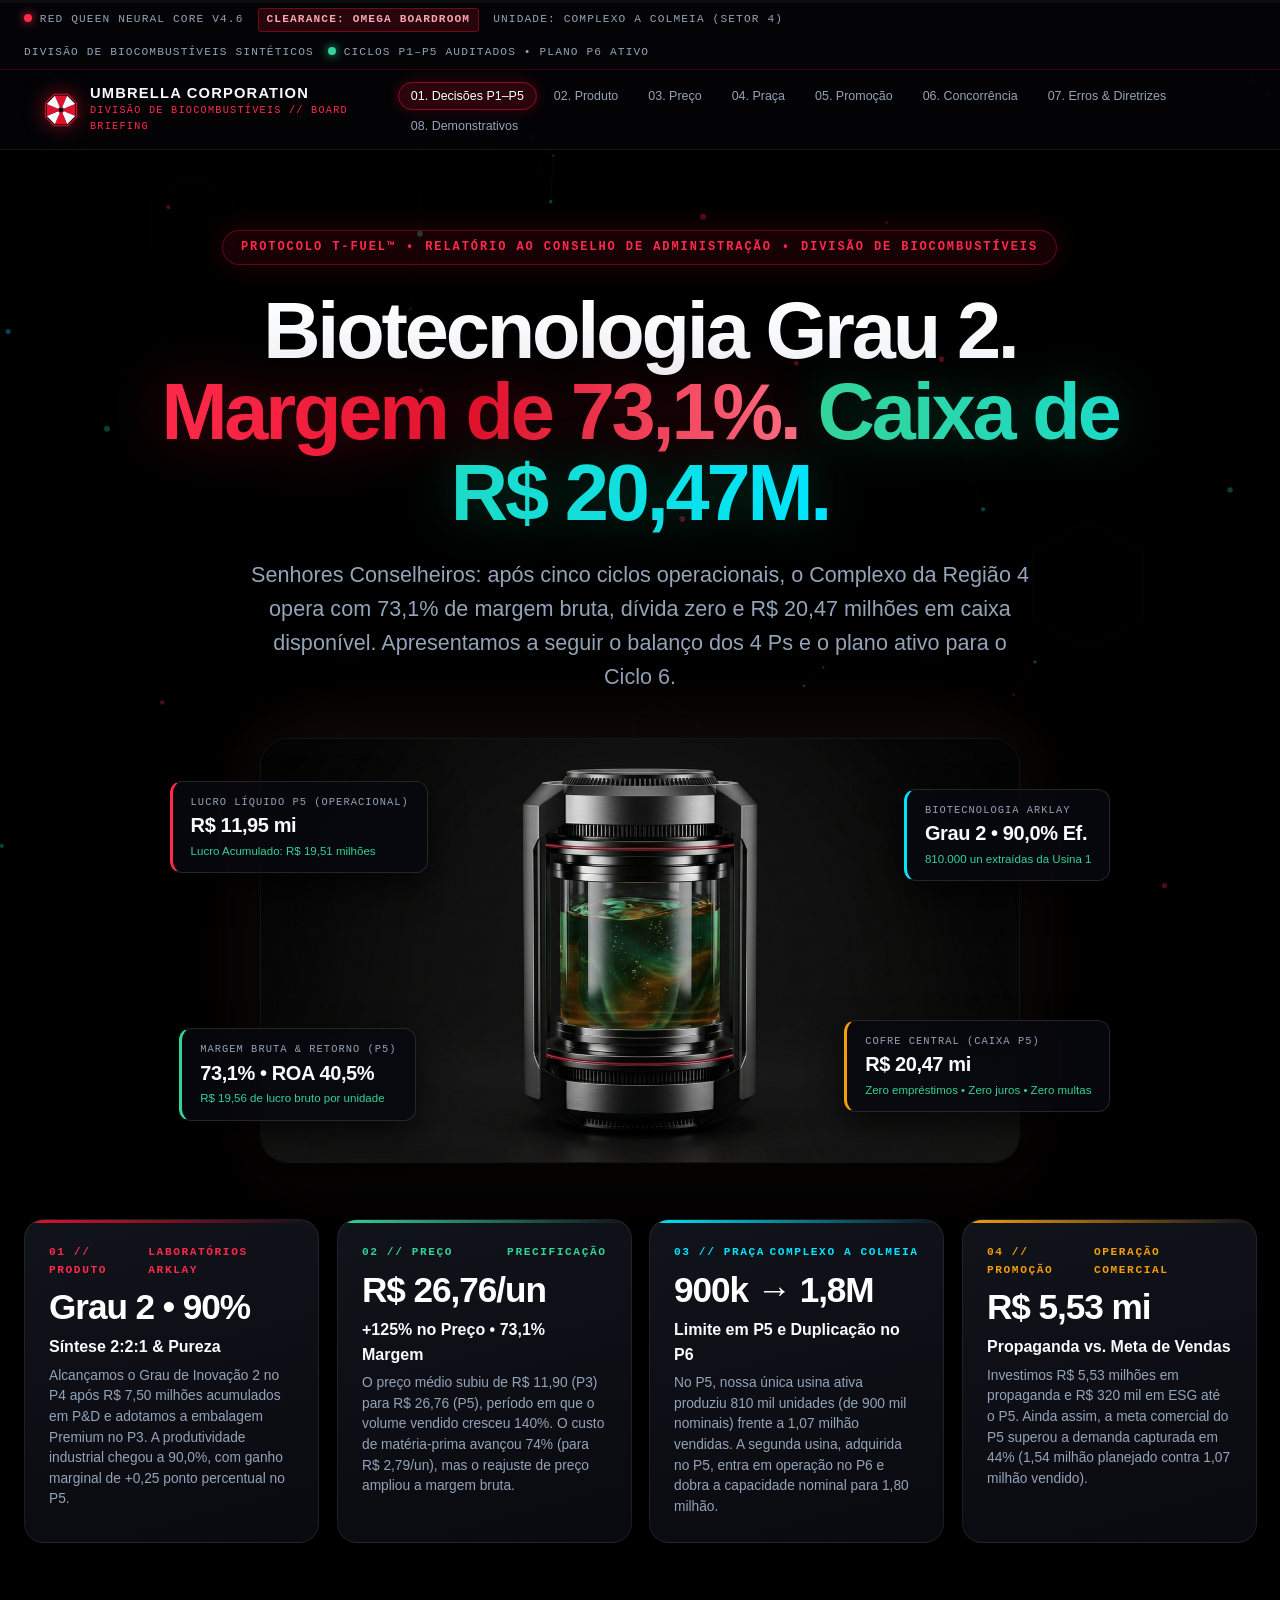
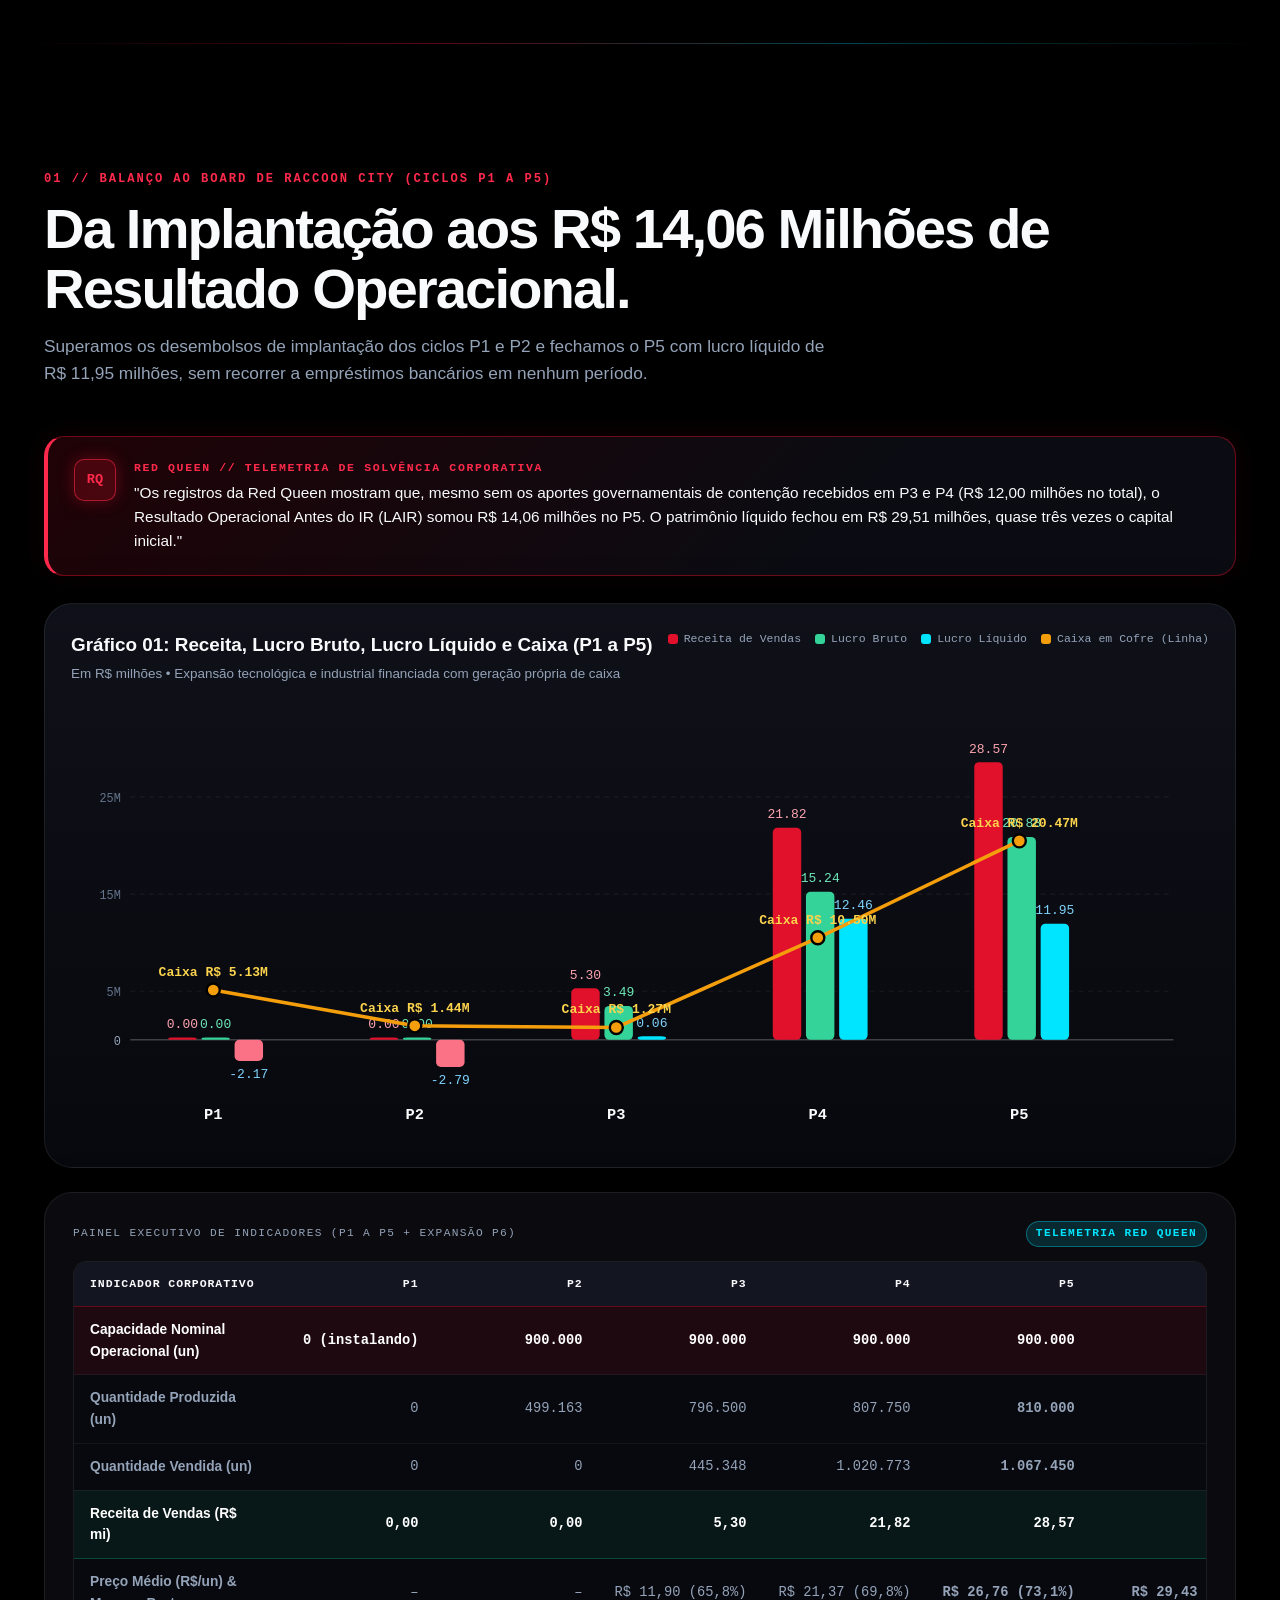
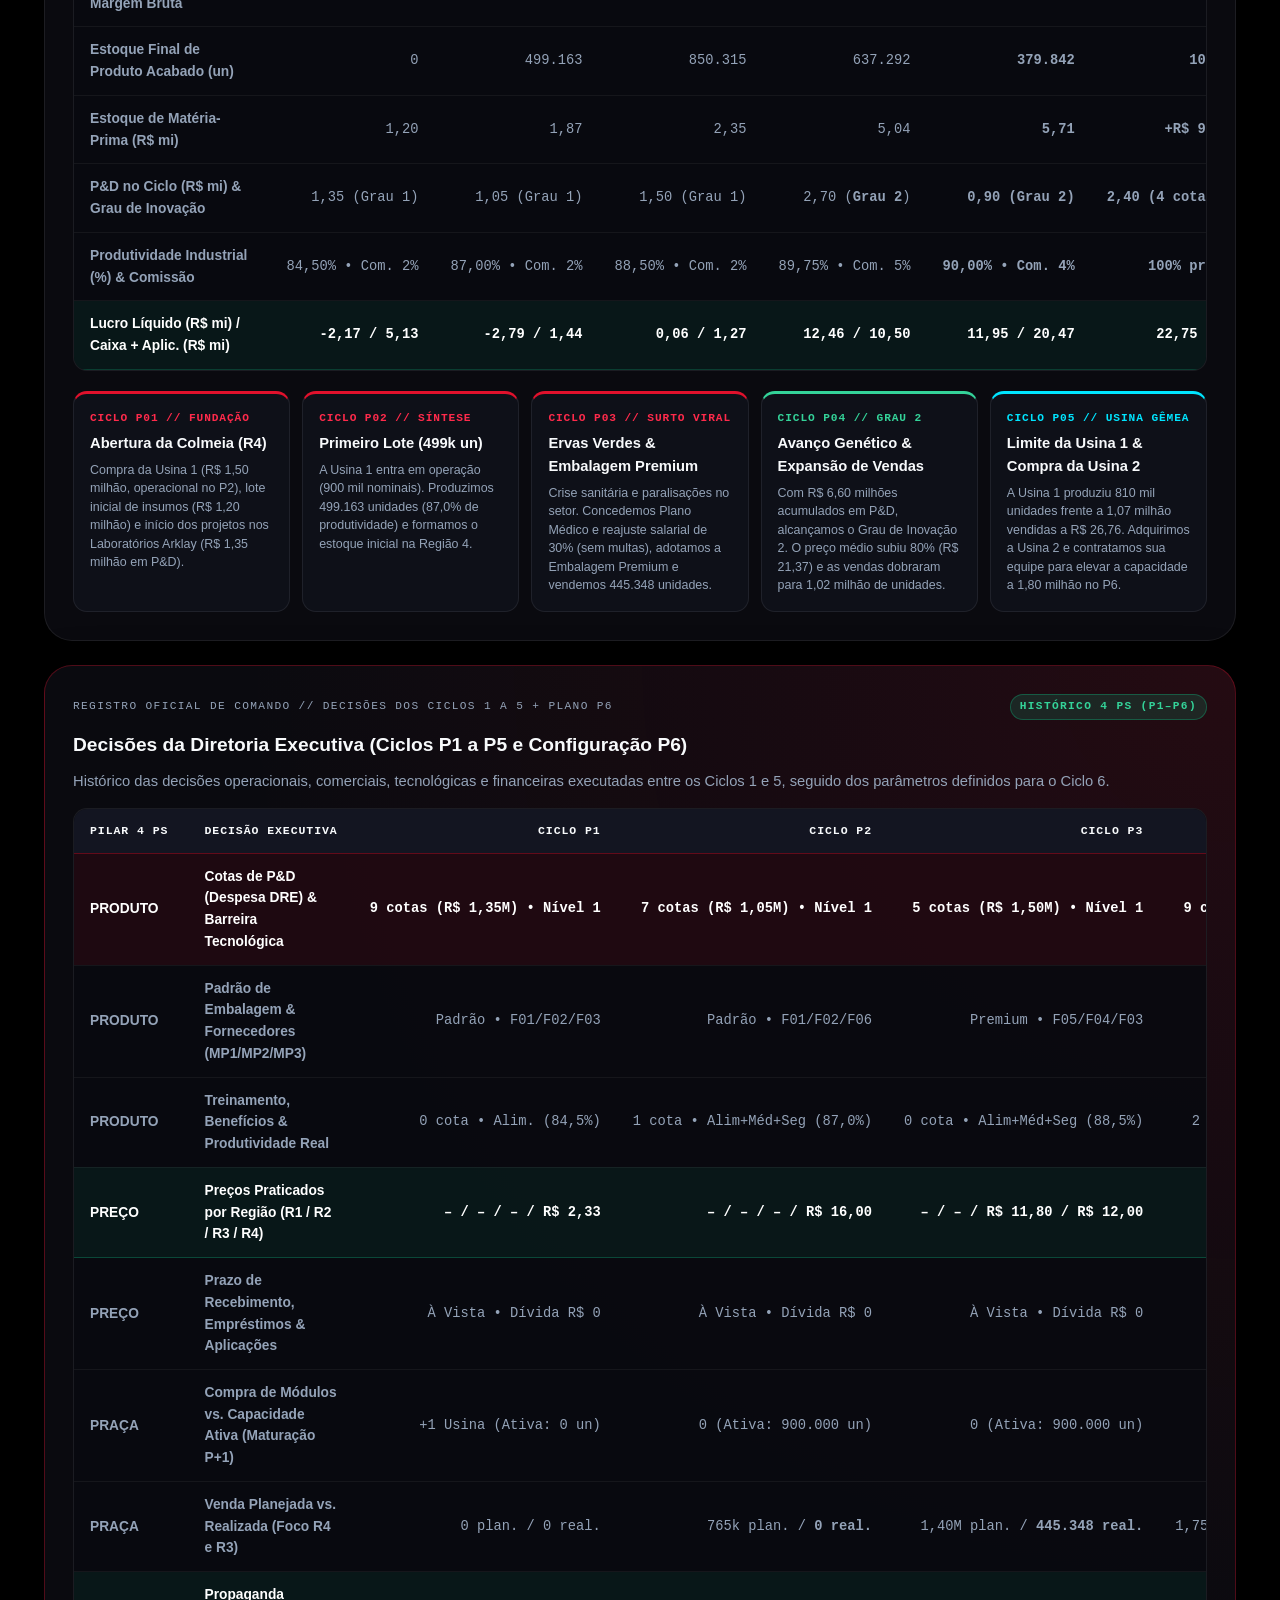
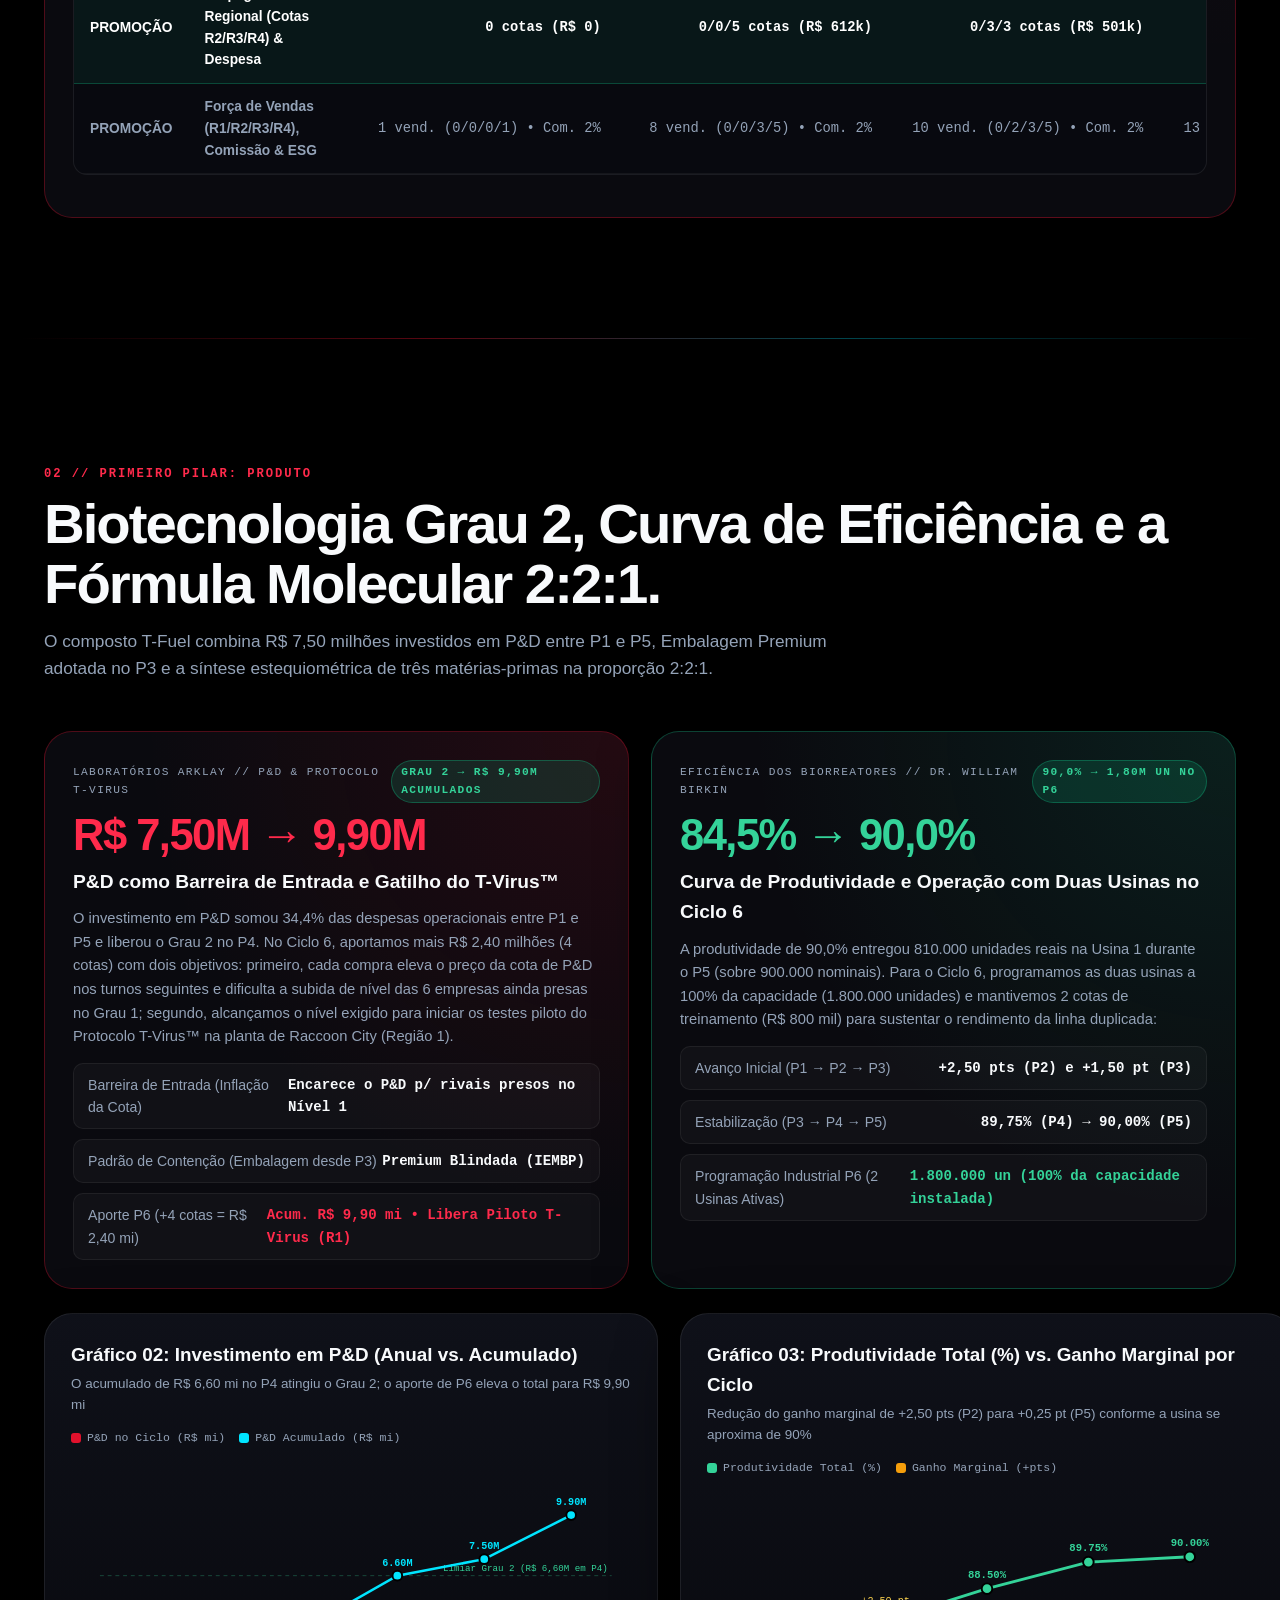
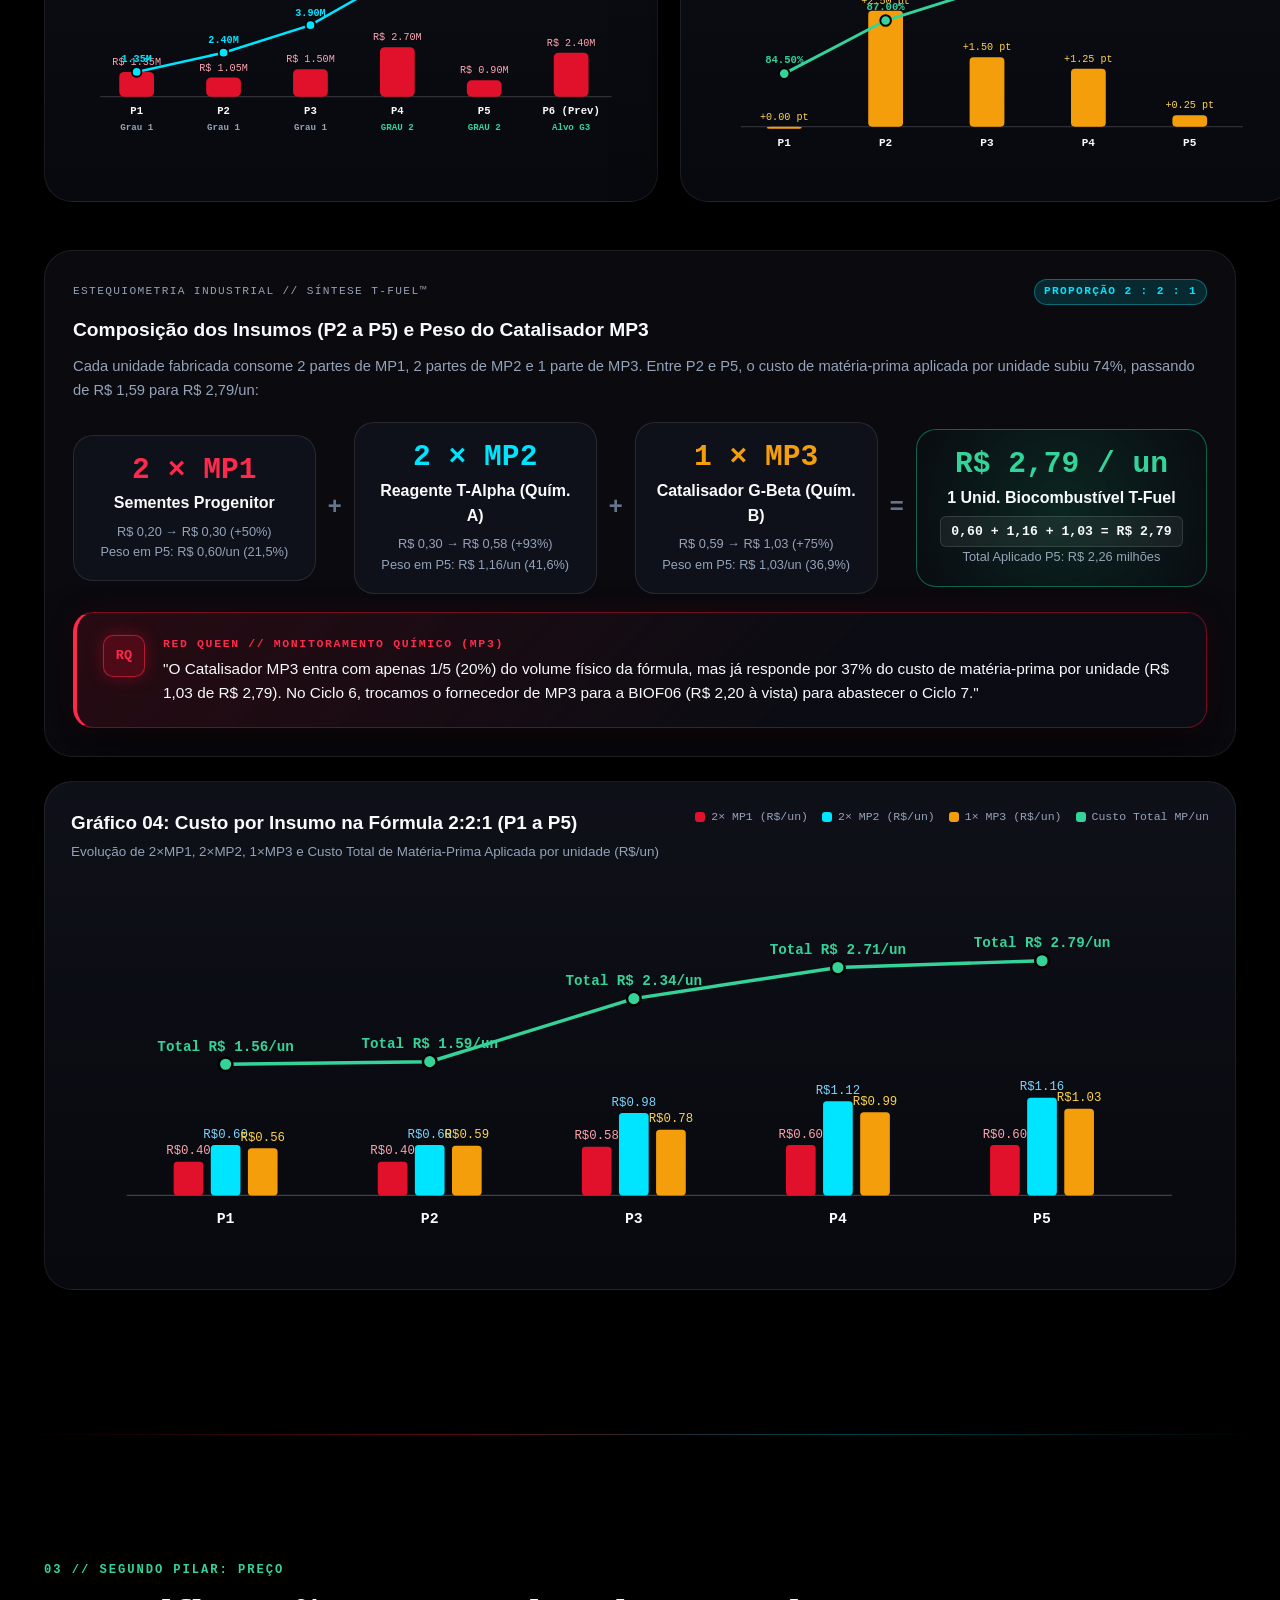
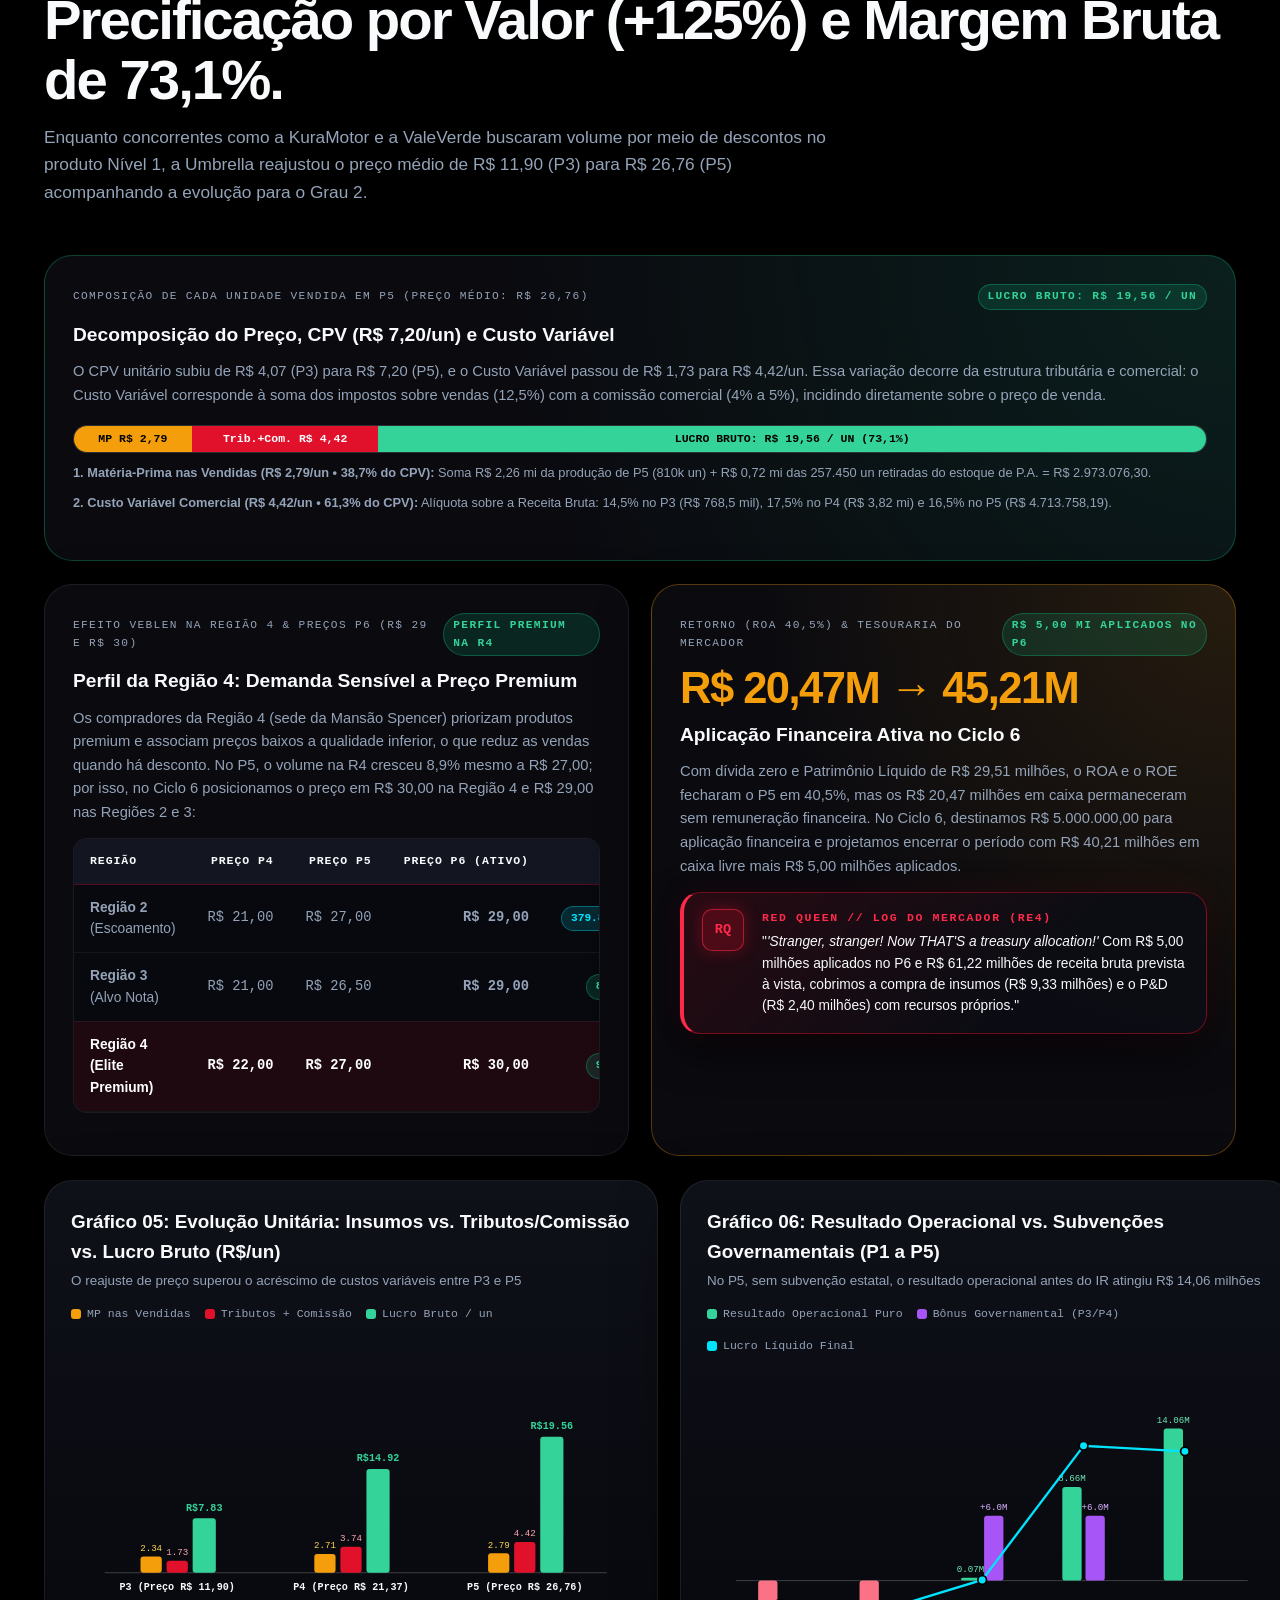
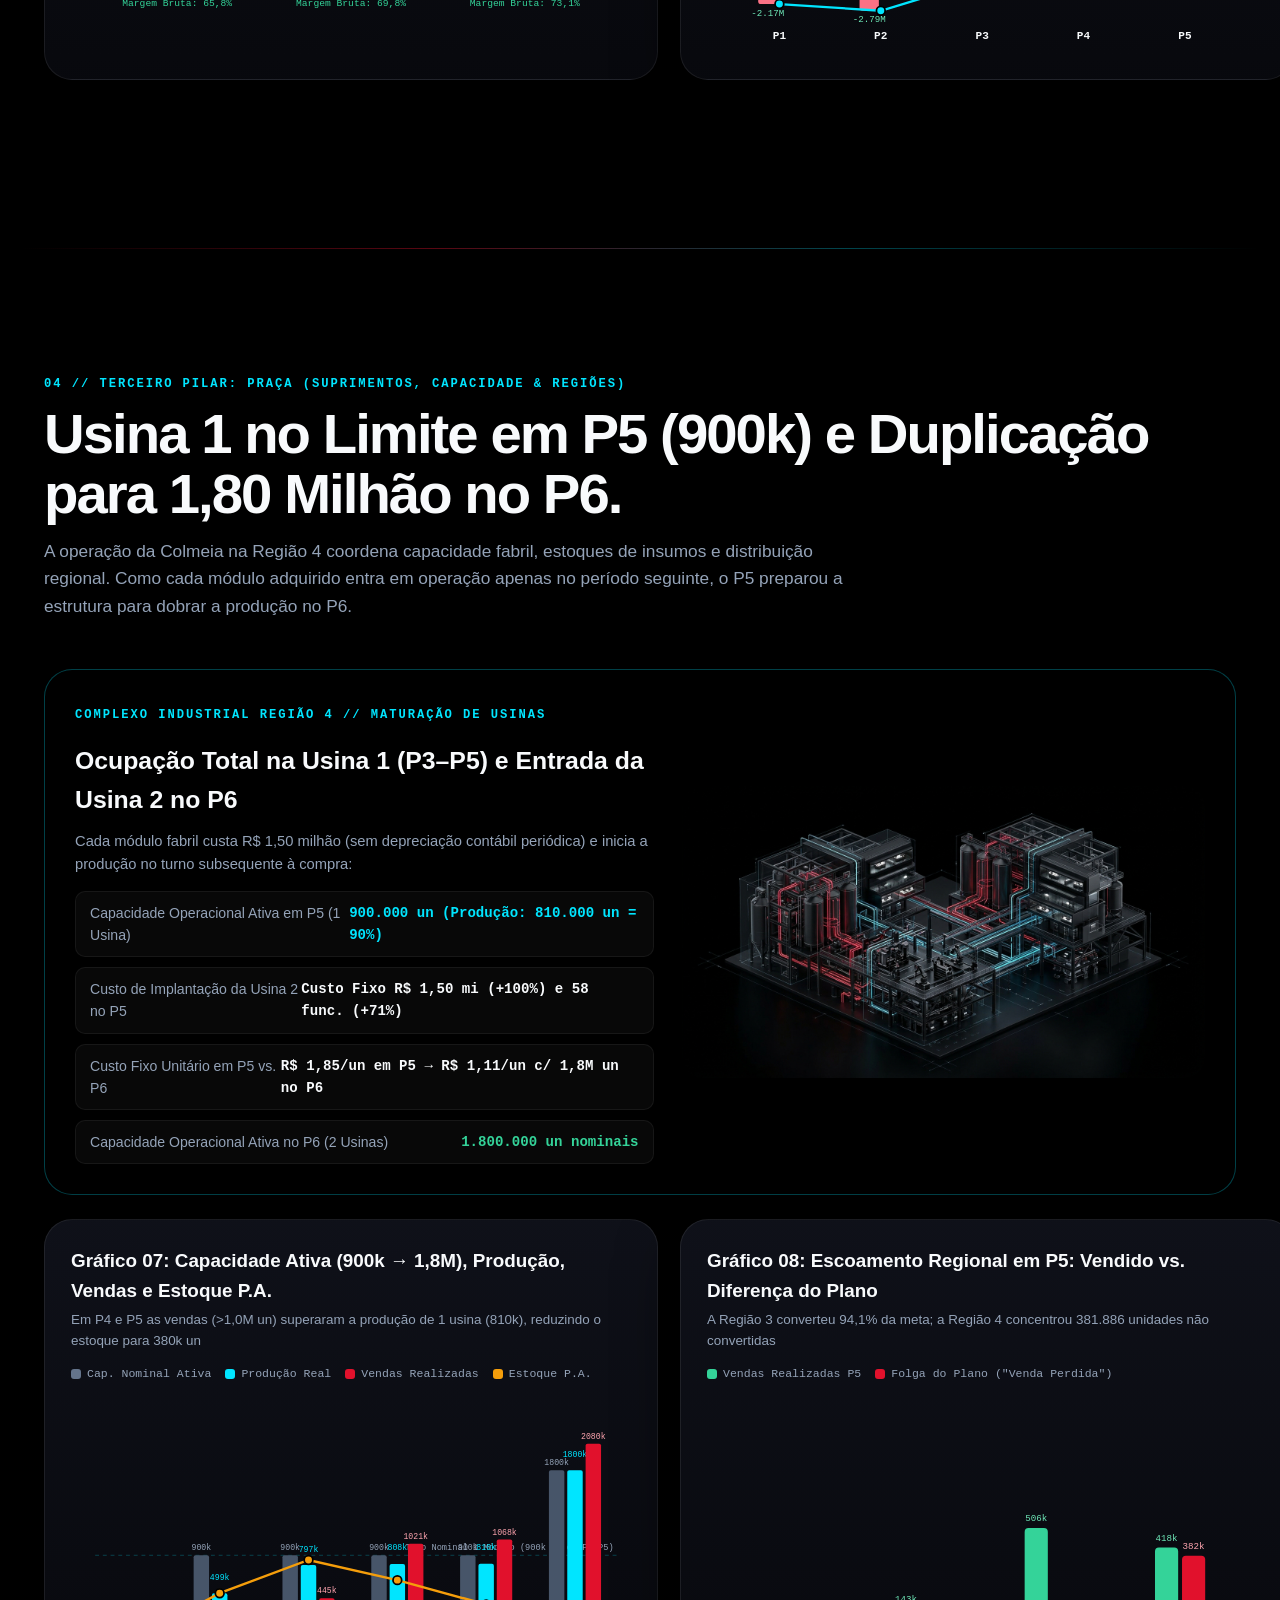
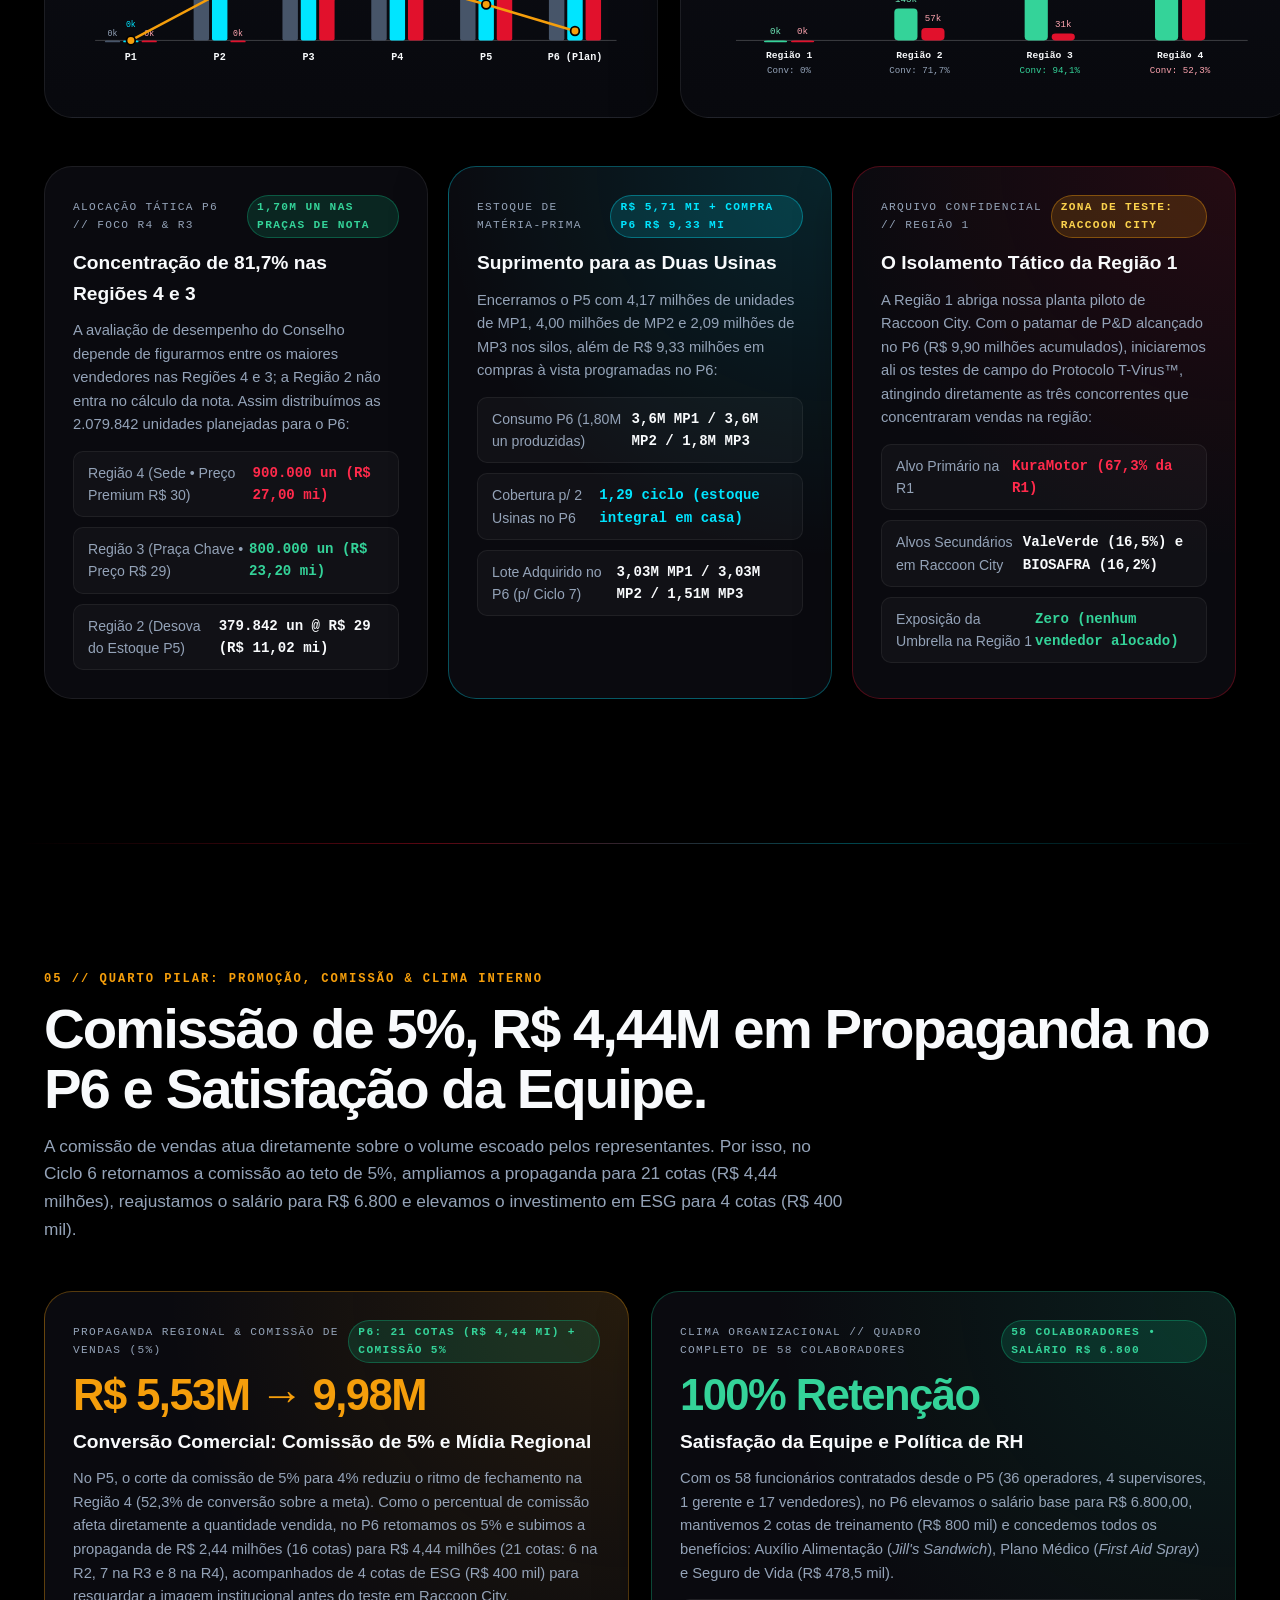
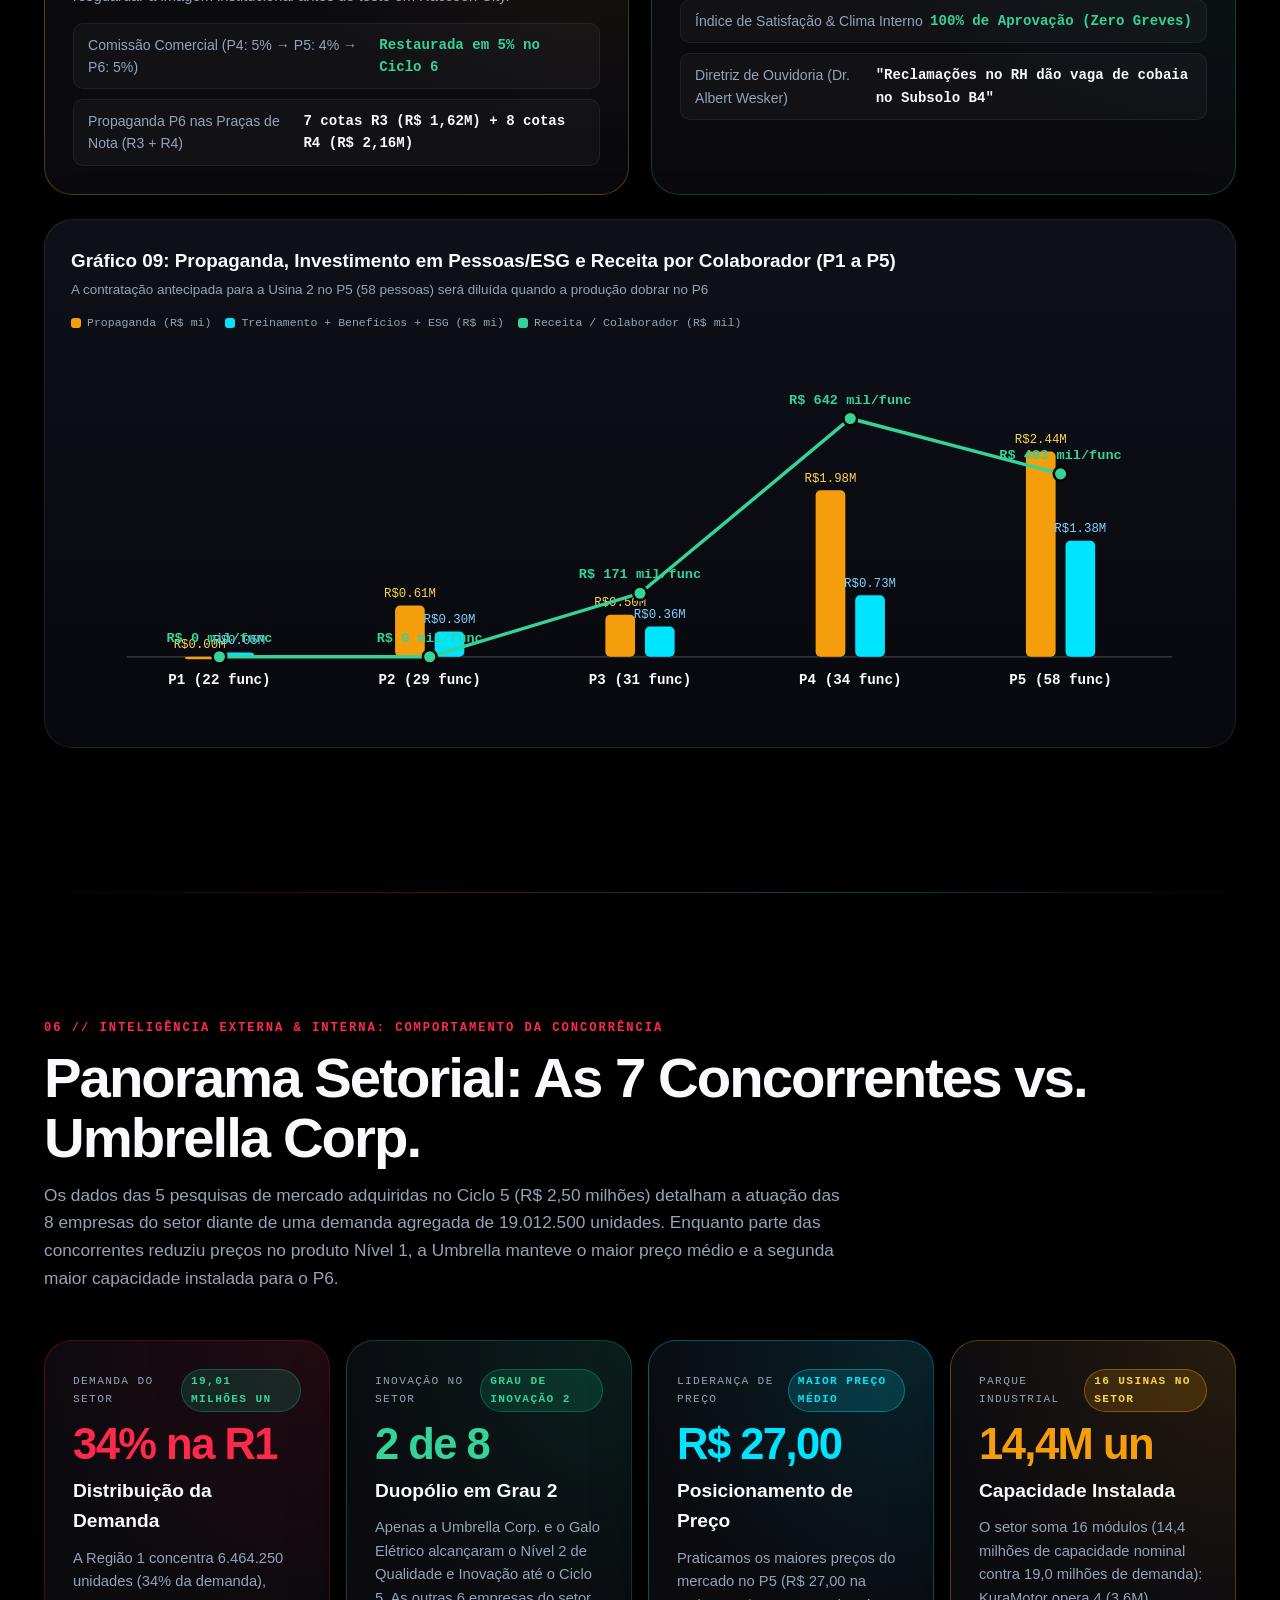
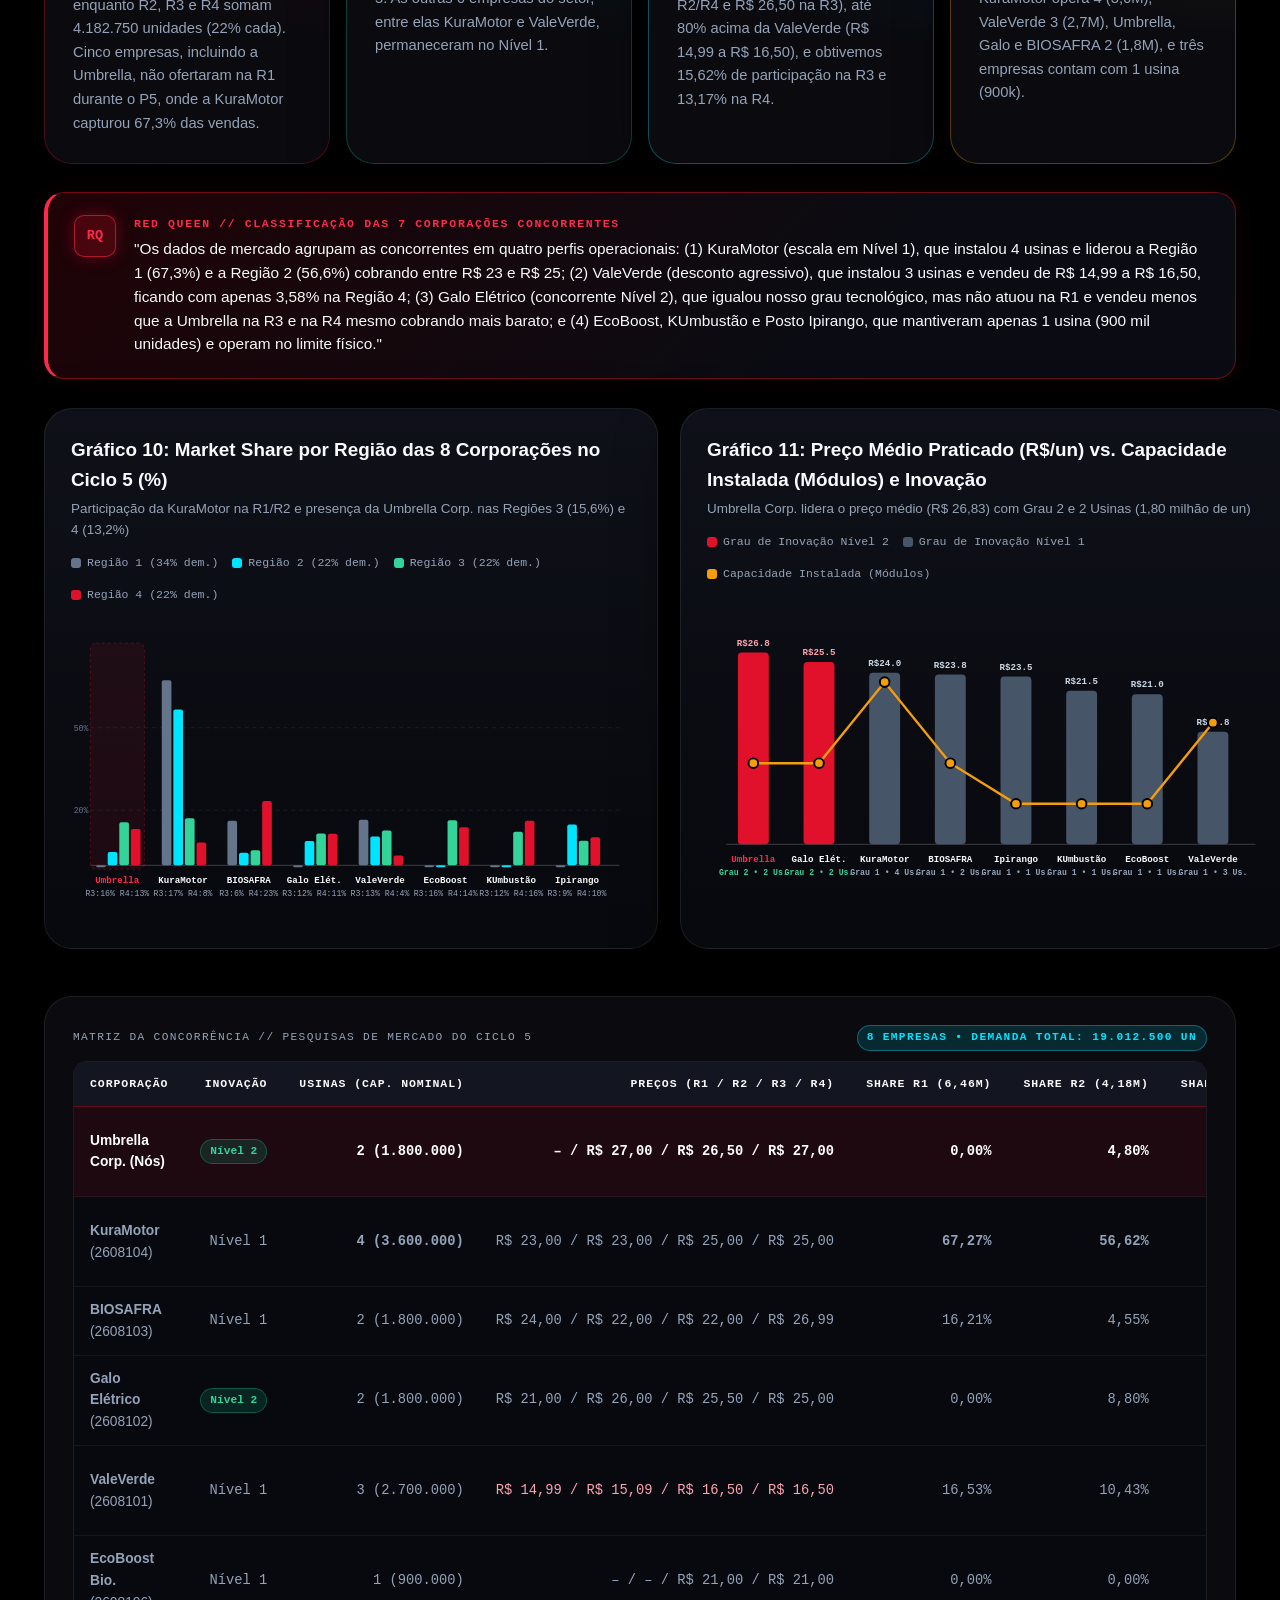
==== commit 7034c0ec: "style: remove AI writing patterns per Wikipedia WP:AISIGNS and fix Matheus spelling" ====
--- a/site/index.html
+++ b/site/index.html
@@ -3,7 +3,7 @@
 <head>
   <meta charset="UTF-8" />
   <meta name="viewport" content="width=device-width, initial-scale=1.0" />
-  <title>UMBRELLA CORPORATION // Briefing Executivo ao Board — Divisão de Biocombustíveis</title>
+  <title>UMBRELLA CORPORATION // Briefing Executivo ao Board: Divisão de Biocombustíveis</title>
   <link rel="stylesheet" href="styles.css" />
 </head>
 <body>
@@ -80,15 +80,14 @@
       </div>
 
       <h1 class="hero-headline reveal-on-scroll">
-        Pura Biotecnologia.<br />
-        <span class="crimson-glow">Margem Letal.</span>
-        <span class="emerald-glow">Domínio Absoluto.</span>
+        Biotecnologia Grau 2.<br />
+        <span class="crimson-glow">Margem de 73,1%.</span>
+        <span class="emerald-glow">Caixa de R$ 20,47M.</span>
       </h1>
 
       <p class="hero-lead reveal-on-scroll">
-        Senhores Conselheiros: em cinco ciclos operacionais, transformamos o Complexo da Região 4 em uma máquina
-        de geração de caixa com <strong>73,1% de margem bruta</strong>, <strong>dívida zero</strong> e
-        <strong>R$ 20,47 milhões em liquidez imediata</strong>. Este é o balanço estratégico dos nossos 4 Ps.
+        Senhores Conselheiros: após cinco ciclos operacionais, o Complexo da Região 4 opera com 73,1% de margem bruta,
+        dívida zero e R$ 20,47 milhões em caixa disponível. Apresentamos a seguir o balanço dos 4 Ps e o plano ativo para o Ciclo 6.
       </p>
 
       <!-- Apple-style Hardware Showcase with Telemetry HUD Callouts -->
@@ -98,7 +97,7 @@
         </div>
 
         <div class="hud-callout top-left">
-          <span class="hud-label">LUCRO LÍQUIDO P5 (100% ORGÂNICO)</span>
+          <span class="hud-label">LUCRO LÍQUIDO P5 (OPERACIONAL)</span>
           <span class="hud-val">R$ 11,95 mi</span>
           <span class="hud-sub">Lucro Acumulado: R$ 19,51 milhões</span>
         </div>
@@ -132,21 +131,21 @@
           <div class="p-card-metric">Grau 2 • 90%</div>
           <h2 class="p-card-title">Síntese 2:2:1 &amp; Pureza</h2>
           <p class="p-card-desc">
-            Atingimos o <strong>Grau de Inovação 2</strong> no P4 após R$ 7,50 mi acumulados em P&amp;D e migramos para embalagem Premium.
-            Produtividade chegou a <strong>90,0%</strong>, mas entrou em zona de retornos decrescentes (+0,25 pt no P5).
+            Alcançamos o Grau de Inovação 2 no P4 após R$ 7,50 milhões acumulados em P&amp;D e adotamos a embalagem Premium no P3.
+            A produtividade industrial chegou a 90,0%, com ganho marginal de +0,25 ponto percentual no P5.
           </p>
         </article>
 
         <article class="p-summary-card p-preco reveal-on-scroll">
           <div class="p-tag">
             <span>02 // PREÇO</span>
-            <span>PODER DE PRECIFICAÇÃO</span>
+            <span>PRECIFICAÇÃO</span>
           </div>
           <div class="p-card-metric">R$ 26,76/un</div>
           <h2 class="p-card-title">+125% no Preço • 73,1% Margem</h2>
           <p class="p-card-desc">
-            Elevamos o preço médio de <strong>R$ 11,90 (P3) para R$ 26,76 (P5)</strong> enquanto o volume vendido saltou +140%.
-            Os insumos subiram 74% (para R$ 2,79/un), mas nosso preço subiu muito mais que o custo.
+            O preço médio subiu de R$ 11,90 (P3) para R$ 26,76 (P5), período em que o volume vendido cresceu 140%.
+            O custo de matéria-prima avançou 74% (para R$ 2,79/un), mas o reajuste de preço ampliou a margem bruta.
           </p>
         </article>
 
@@ -156,23 +155,23 @@
             <span>COMPLEXO A COLMEIA</span>
           </div>
           <div class="p-card-metric">900k → 1,8M</div>
-          <h2 class="p-card-title">Teto em P5 e Duplicação no P6</h2>
+          <h2 class="p-card-title">Limite em P5 e Duplicação no P6</h2>
           <p class="p-card-desc">
-            Em P5 nossa única usina ativa operou no limite (<strong>900k nominal → 810k real</strong>) para atender <strong>1,07 milhão</strong> em vendas.
-            A 2ª usina comprada no P5 entra em operação no P6, dobrando a capacidade para <strong>1,80 milhão</strong>.
+            No P5, nossa única usina ativa produziu 810 mil unidades (de 900 mil nominais) frente a 1,07 milhão vendidas.
+            A segunda usina, adquirida no P5, entra em operação no P6 e dobra a capacidade nominal para 1,80 milhão.
           </p>
         </article>
 
         <article class="p-summary-card p-promocao reveal-on-scroll">
           <div class="p-tag">
             <span>04 // PROMOÇÃO</span>
-            <span>DOMÍNIO COMERCIAL</span>
+            <span>OPERAÇÃO COMERCIAL</span>
           </div>
           <div class="p-card-metric">R$ 5,53 mi</div>
-          <h2 class="p-card-title">Força da Marca vs. Excesso de Otimismo</h2>
+          <h2 class="p-card-title">Propaganda vs. Meta de Vendas</h2>
           <p class="p-card-desc">
-            R$ 5,53 mi em propaganda e R$ 320 mil em blindagem ESG sustentaram a demanda, mas o plano comercial superestimou o mercado em
-            <strong>44% no P5</strong> (1,54M planejado vs 1,07M vendido).
+            Investimos R$ 5,53 milhões em propaganda e R$ 320 mil em ESG até o P5. Ainda assim, a meta comercial do P5
+            superou a demanda capturada em 44% (1,54 milhão planejado contra 1,07 milhão vendido).
           </p>
         </article>
       </div>
@@ -186,10 +185,10 @@
     <section class="section-shell" id="resumo">
       <div class="section-header reveal-on-scroll">
         <span class="section-kicker">01 // BALANÇO AO BOARD DE RACCOON CITY (CICLOS P1 A P5)</span>
-        <h2 class="section-title">De Fase de Implantação a R$ 14,06 Milhões de Lucro Operacional Puro.</h2>
+        <h2 class="section-title">Da Implantação aos R$ 14,06 Milhões de Resultado Operacional.</h2>
         <p class="section-subtitle">
-          Saímos do investimento pesado de fundação nos ciclos P1 e P2 para um lucro líquido de <strong>R$ 11,95 milhões no P5</strong>,
-          sem nunca tomar um centavo de empréstimo bancário e mantendo solvência blindada durante toda a operação.
+          Superamos os desembolsos de implantação dos ciclos P1 e P2 e fechamos o P5 com lucro líquido de R$ 11,95 milhões,
+          sem recorrer a empréstimos bancários em nenhum período.
         </p>
       </div>
 
@@ -199,8 +198,8 @@
         <div class="rq-content">
           <div class="rq-header">RED QUEEN // TELEMETRIA DE SOLVÊNCIA CORPORATIVA</div>
           <p class="rq-text">
-            "As projeções da Red Queen confirmam: mesmo sem os aportes governamentais de contenção recebidos em P3 e P4 (R$ 12,00 mi totais),
-            o <strong>Resultado Operacional Puro (LAIR) atingiu R$ 14,06 milhões no P5</strong>. Nosso patrimônio líquido já triplicou o capital inicial dos acionistas (<strong>R$ 29,51 milhões</strong>)."
+            "Os registros da Red Queen mostram que, mesmo sem os aportes governamentais de contenção recebidos em P3 e P4 (R$ 12,00 milhões no total),
+            o Resultado Operacional Antes do IR (LAIR) somou R$ 14,06 milhões no P5. O patrimônio líquido fechou em R$ 29,51 milhões, quase três vezes o capital inicial."
           </p>
         </div>
       </div>
@@ -209,8 +208,8 @@
       <div class="chart-panel reveal-on-scroll" id="chartFinTrajectory">
         <div class="chart-header">
           <div class="chart-title-group">
-            <h3>Gráfico 01 — Escalada Financeira: Receita, Lucro Bruto, Lucro Líquido e Caixa (P1 a P5)</h3>
-            <p>Em R$ milhões • A operação autofinanciou 100% da expansão tecnológica e industrial</p>
+            <h3>Gráfico 01: Receita, Lucro Bruto, Lucro Líquido e Caixa (P1 a P5)</h3>
+            <p>Em R$ milhões • Expansão tecnológica e industrial financiada com geração própria de caixa</p>
           </div>
           <div class="chart-legend">
             <span class="legend-item"><span class="legend-swatch" style="background:#e1112c"></span>Receita de Vendas</span>
@@ -342,35 +341,35 @@
             <div class="timeline-period">CICLO P01 // FUNDAÇÃO</div>
             <div class="timeline-title">Abertura da Colmeia (R4)</div>
             <p class="timeline-desc">
-              Aquisição da Usina 1 (R$ 1,50 mi, operacional no P2), lote inicial de insumos (R$ 1,20 mi) e partida dos Laboratórios Arklay (R$ 1,35 mi em P&amp;D).
+              Compra da Usina 1 (R$ 1,50 milhão, operacional no P2), lote inicial de insumos (R$ 1,20 milhão) e início dos projetos nos Laboratórios Arklay (R$ 1,35 milhão em P&amp;D).
             </p>
           </div>
           <div class="timeline-step">
             <div class="timeline-period">CICLO P02 // SÍNTESE</div>
             <div class="timeline-title">Primeiro Lote (499k un)</div>
             <p class="timeline-desc">
-              Usina 1 entra em operação (900k nominal). Produzimos 499.163 un (produtividade de 87,0%) e formamos nosso estoque estratégico na Região 4.
+              A Usina 1 entra em operação (900 mil nominais). Produzimos 499.163 unidades (87,0% de produtividade) e formamos o estoque inicial na Região 4.
             </p>
           </div>
           <div class="timeline-step">
             <div class="timeline-period">CICLO P03 // SURTO VIRAL</div>
             <div class="timeline-title">Ervas Verdes &amp; Embalagem Premium</div>
             <p class="timeline-desc">
-              Crise sanitária e greve no país. Distribuímos Plano Médico e +30% salarial (zero multa), lançamos a Embalagem Premium e vendemos 445.348 un.
+              Crise sanitária e paralisações no setor. Concedemos Plano Médico e reajuste salarial de 30% (sem multas), adotamos a Embalagem Premium e vendemos 445.348 unidades.
             </p>
           </div>
           <div class="timeline-step p4">
             <div class="timeline-period">CICLO P04 // GRAU 2</div>
-            <div class="timeline-title">Salto Genético &amp; Explosão Comercial</div>
+            <div class="timeline-title">Avanço Genético &amp; Expansão de Vendas</div>
             <p class="timeline-desc">
-              Com R$ 6,60 mi acumulados em P&amp;D, atingimos o <strong>Grau de Inovação 2</strong>. Preço salta +80% (R$ 21,37) e vendas dobram para 1,02 milhão de unidades.
+              Com R$ 6,60 milhões acumulados em P&amp;D, alcançamos o Grau de Inovação 2. O preço médio subiu 80% (R$ 21,37) e as vendas dobraram para 1,02 milhão de unidades.
             </p>
           </div>
           <div class="timeline-step p5">
             <div class="timeline-period">CICLO P05 // USINA GÊMEA</div>
-            <div class="timeline-title">Teto da Usina 1 &amp; Compra da Usina 2</div>
+            <div class="timeline-title">Limite da Usina 1 &amp; Compra da Usina 2</div>
             <p class="timeline-desc">
-              Usina 1 opera no teto (810k un) contra 1,07 milhão vendidos @ R$ 26,76. Compramos e contratamos a equipe da Usina 2 para dobrar a produção para <strong>1,80 milhão no P6</strong>.
+              A Usina 1 produziu 810 mil unidades frente a 1,07 milhão vendidas a R$ 26,76. Adquirimos a Usina 2 e contratamos sua equipe para elevar a capacidade a 1,80 milhão no P6.
             </p>
           </div>
         </div>
@@ -379,13 +378,12 @@
       <!-- Round-by-Round 4Ps Decisions Matrix (P1 to P5 + P6 Strategic Plan) -->
       <div class="bento-card crimson-accent reveal-on-scroll" style="margin-top:24px;">
         <div class="bento-eyebrow">
-          <span>REGISTRO OFICIAL DE COMANDO // DECISÕES TOMADAS ENTRE OS CICLOS 1 A 5 + PLANO ESTRATÉGICO P6</span>
-          <span class="badge-pill pos">AUDITORIA 4 Ps (P1–P6)</span>
-        </div>
-        <h3 class="bento-title">Mapa Integral das Decisões da Diretoria Executiva (Ciclos P1 a P5 + Ofensiva P6)</h3>
+          <span>REGISTRO OFICIAL DE COMANDO // DECISÕES DOS CICLOS 1 A 5 + PLANO P6</span>
+          <span class="badge-pill pos">HISTÓRICO 4 Ps (P1–P6)</span>
+        </div>
+        <h3 class="bento-title">Decisões da Diretoria Executiva (Ciclos P1 a P5 e Configuração P6)</h3>
         <p class="bento-body">
-          Abaixo está a consolidação exata de todas as decisões operacionais, comerciais, tecnológicas e financeiras executadas pela
-          <strong>Umbrella Corporation</strong> entre os Ciclos 1 e 5 e a configuração estratégica já travada para o <strong>Ciclo 6</strong>:
+          Histórico das decisões operacionais, comerciais, tecnológicas e financeiras executadas entre os Ciclos 1 e 5, seguido dos parâmetros definidos para o Ciclo 6.
         </p>
         <div class="table-scroll-wrapper">
           <table class="umbrella-table">
@@ -506,29 +504,28 @@
     <section class="section-shell" id="produto">
       <div class="section-header reveal-on-scroll">
         <span class="section-kicker">02 // PRIMEIRO PILAR: PRODUTO</span>
-        <h2 class="section-title">Biotecnologia Grau 2, Teto de Eficiência e a Fórmula Molecular 2:2:1.</h2>
+        <h2 class="section-title">Biotecnologia Grau 2, Curva de Eficiência e a Fórmula Molecular 2:2:1.</h2>
         <p class="section-subtitle">
-          Não vendemos óleo básico: entregamos performance energética certificada. Nosso composto apoia-se em
-          <strong>R$ 7,50 milhões investidos em P&amp;D</strong>, <strong>Embalagem Premium</strong> e na síntese estequiométrica
-          de três matérias-primas.
+          O composto T-Fuel combina R$ 7,50 milhões investidos em P&amp;D entre P1 e P5, Embalagem Premium adotada no P3
+          e a síntese estequiométrica de três matérias-primas na proporção 2:2:1.
         </p>
       </div>
 
       <div class="bento-grid-2">
         <div class="bento-card crimson-accent reveal-on-scroll">
           <div class="bento-eyebrow">
-            <span>LABORATÓRIOS ARKLAY // FOSSO TECNOLÓGICO &amp; PROTOCOLO T-VIRUS</span>
-            <span class="badge-pill pos">GRAU 2 → ALVO GRAU 3 (R$ 9,90M)</span>
+            <span>LABORATÓRIOS ARKLAY // P&amp;D &amp; PROTOCOLO T-VIRUS</span>
+            <span class="badge-pill pos">GRAU 2 → R$ 9,90M ACUMULADOS</span>
           </div>
           <div class="bento-big-number crimson">R$ 7,50M → 9,90M</div>
-          <h3 class="bento-title">P&amp;D como Arma de Bloqueio Competitivo e Gatilho do T-Virus™</h3>
+          <h3 class="bento-title">P&amp;D como Barreira de Entrada e Gatilho do T-Virus™</h3>
           <p class="bento-body">
-            O investimento em P&amp;D representou <strong>34,4% das despesas operacionais (P1–P5)</strong>, destravando o <strong>Grau 2 no P4</strong>.
-            No Ciclo 6, injetamos mais <strong>R$ 2,40 milhões (4 cotas)</strong> por dois motivos estratégicos letais: (1) cada aporte nosso <strong>inflaciona o preço da cota de P&amp;D ao longo dos turnos</strong>, impedindo que as 6 empresas retardatárias subam de nível; e (2) atingimos o patamar bioquímico necessário para iniciar os <strong>testes piloto do Protocolo T-Virus™ na planta de Raccoon City (Região 1)</strong>!
+            O investimento em P&amp;D somou 34,4% das despesas operacionais entre P1 e P5 e liberou o Grau 2 no P4.
+            No Ciclo 6, aportamos mais R$ 2,40 milhões (4 cotas) com dois objetivos: primeiro, cada compra eleva o preço da cota de P&amp;D nos turnos seguintes e dificulta a subida de nível das 6 empresas ainda presas no Grau 1; segundo, alcançamos o nível exigido para iniciar os testes piloto do Protocolo T-Virus™ na planta de Raccoon City (Região 1).
           </p>
           <div class="metric-strip-list">
             <div class="metric-strip-item">
-              <span class="label">Barreira de Entrada (Efeito Escada em P&amp;D)</span>
+              <span class="label">Barreira de Entrada (Inflação da Cota)</span>
               <span class="val">Encarece o P&amp;D p/ rivais presos no Nível 1</span>
             </div>
             <div class="metric-strip-item">
@@ -536,7 +533,7 @@
               <span class="val">Premium Blindada (IEMBP)</span>
             </div>
             <div class="metric-strip-item">
-              <span class="label">Ofensiva P6 (+4 cotas = R$ 2,40 mi)</span>
+              <span class="label">Aporte P6 (+4 cotas = R$ 2,40 mi)</span>
               <span class="val" style="color:var(--umbrella-red-bright);">Acum. R$ 9,90 mi • Libera Piloto T-Virus (R1)</span>
             </div>
           </div>
@@ -545,21 +542,21 @@
         <div class="bento-card emerald-accent reveal-on-scroll">
           <div class="bento-eyebrow">
             <span>EFICIÊNCIA DOS BIORREATORES // DR. WILLIAM BIRKIN</span>
-            <span class="badge-pill pos">90,0% → RUMO A 1,80M UN</span>
+            <span class="badge-pill pos">90,0% → 1,80M UN NO P6</span>
           </div>
           <div class="bento-big-number emerald">84,5% → 90,0%</div>
-          <h3 class="bento-title">Curva de Produtividade e Escala Dupla no Ciclo 6</h3>
+          <h3 class="bento-title">Curva de Produtividade e Operação com Duas Usinas no Ciclo 6</h3>
           <p class="bento-body">
-            A produtividade garantiu <strong>810.000 unidades reais</strong> na Usina 1 em P5 (90,0% sobre 900.000 nominais).
-            No Ciclo 6, com <strong>2 usinas operando a 100% da programação (1.800.000 unidades)</strong> e mais <strong>2 cotas de treinamento (R$ 800k)</strong>, cada fração de eficiência multiplica o dobro de volume físico:
+            A produtividade de 90,0% entregou 810.000 unidades reais na Usina 1 durante o P5 (sobre 900.000 nominais).
+            Para o Ciclo 6, programamos as duas usinas a 100% da capacidade (1.800.000 unidades) e mantivemos 2 cotas de treinamento (R$ 800 mil) para sustentar o rendimento da linha duplicada:
           </p>
           <div class="metric-strip-list">
             <div class="metric-strip-item">
-              <span class="label">Salto Inicial (P1 → P2 → P3)</span>
+              <span class="label">Avanço Inicial (P1 → P2 → P3)</span>
               <span class="val">+2,50 pts (P2) e +1,50 pt (P3)</span>
             </div>
             <div class="metric-strip-item">
-              <span class="label">Consolidação (P3 → P4 → P5)</span>
+              <span class="label">Estabilização (P3 → P4 → P5)</span>
               <span class="val">89,75% (P4) → 90,00% (P5)</span>
             </div>
             <div class="metric-strip-item">
@@ -575,8 +572,8 @@
         <div class="chart-panel reveal-on-scroll" id="chartPnD">
           <div class="chart-header">
             <div class="chart-title-group">
-              <h3>Gráfico 02 — Investimento em P&amp;D (Anual vs. Acumulado)</h3>
-              <p>O salto para R$ 6,60 mi acumulados no P4 destravou o Grau 2; P6 eleva a R$ 9,90 mi</p>
+              <h3>Gráfico 02: Investimento em P&amp;D (Anual vs. Acumulado)</h3>
+              <p>O acumulado de R$ 6,60 mi no P4 atingiu o Grau 2; o aporte de P6 eleva o total para R$ 9,90 mi</p>
             </div>
             <div class="chart-legend">
               <span class="legend-item"><span class="legend-swatch" style="background:#e1112c"></span>P&amp;D no Ciclo (R$ mi)</span>
@@ -589,8 +586,8 @@
         <div class="chart-panel reveal-on-scroll" id="chartProductivity">
           <div class="chart-header">
             <div class="chart-title-group">
-              <h3>Gráfico 03 — Produtividade Total (%) vs. Ganho Marginal por Ciclo</h3>
-              <p>Queda do ganho marginal de +2,50 pts (P2) para +0,25 pt (P5) exige cautela nos aportes</p>
+              <h3>Gráfico 03: Produtividade Total (%) vs. Ganho Marginal por Ciclo</h3>
+              <p>Redução do ganho marginal de +2,50 pts (P2) para +0,25 pt (P5) conforme a usina se aproxima de 90%</p>
             </div>
             <div class="chart-legend">
               <span class="legend-item"><span class="legend-swatch" style="background:#34d399"></span>Produtividade Total (%)</span>
@@ -607,10 +604,10 @@
           <span>ESTEQUIOMETRIA INDUSTRIAL // SÍNTESE T-FUEL™</span>
           <span class="badge-pill info">PROPORÇÃO 2 : 2 : 1</span>
         </div>
-        <h3 class="bento-title">Anatomia dos Insumos (P2 a P5) e o Risco do Catalisador MP3</h3>
+        <h3 class="bento-title">Composição dos Insumos (P2 a P5) e Peso do Catalisador MP3</h3>
         <p class="bento-body">
-          Cada unidade produzida consome exatamente <strong>2 partes de MP1</strong>, <strong>2 partes de MP2</strong> e <strong>1 parte de MP3</strong>.
-          Entre P2 e P5, o custo de matéria-prima aplicada por unidade subiu <strong>+74%</strong> (de R$ 1,59 para <strong>R$ 2,79/un</strong>):
+          Cada unidade fabricada consome 2 partes de MP1, 2 partes de MP2 e 1 parte de MP3.
+          Entre P2 e P5, o custo de matéria-prima aplicada por unidade subiu 74%, passando de R$ 1,59 para R$ 2,79/un:
         </p>
 
         <div class="formula-stage">
@@ -618,8 +615,8 @@
             <div class="molecule-ratio">2 × MP1</div>
             <strong>Sementes Progenitor</strong>
             <p class="bento-body" style="font-size:0.8rem;margin-top:6px;">
-              R$ 0,20 → <strong>R$ 0,30 (+50%)</strong><br />
-              Peso em P5: <strong>R$ 0,60/un (21,5%)</strong>
+              R$ 0,20 → R$ 0,30 (+50%)<br />
+              Peso em P5: R$ 0,60/un (21,5%)
             </p>
           </div>
           <div class="formula-op">+</div>
@@ -627,8 +624,8 @@
             <div class="molecule-ratio">2 × MP2</div>
             <strong>Reagente T-Alpha (Quím. A)</strong>
             <p class="bento-body" style="font-size:0.8rem;margin-top:6px;">
-              R$ 0,30 → <strong>R$ 0,58 (+93%)</strong><br />
-              Peso em P5: <strong>R$ 1,16/un (41,6%)</strong>
+              R$ 0,30 → R$ 0,58 (+93%)<br />
+              Peso em P5: R$ 1,16/un (41,6%)
             </p>
           </div>
           <div class="formula-op">+</div>
@@ -636,8 +633,8 @@
             <div class="molecule-ratio">1 × MP3</div>
             <strong>Catalisador G-Beta (Quím. B)</strong>
             <p class="bento-body" style="font-size:0.8rem;margin-top:6px;">
-              R$ 0,59 → <strong>R$ 1,03 (+75%)</strong><br />
-              Peso em P5: <strong>R$ 1,03/un (36,9%)</strong>
+              R$ 0,59 → R$ 1,03 (+75%)<br />
+              Peso em P5: R$ 1,03/un (36,9%)
             </p>
           </div>
           <div class="formula-op">=</div>
@@ -646,7 +643,7 @@
             <strong>1 Unid. Biocombustível T-Fuel</strong>
             <p class="bento-body" style="font-size:0.8rem;margin-top:6px;">
               <span class="eq-pill">0,60 + 1,16 + 1,03 = R$ 2,79</span><br />
-              Total Aplicado P5: <strong>R$ 2,26 milhões</strong>
+              Total Aplicado P5: R$ 2,26 milhões
             </p>
           </div>
         </div>
@@ -654,10 +651,10 @@
         <div class="red-queen-box" style="margin-bottom:0;margin-top:18px;">
           <div class="rq-avatar">RQ</div>
           <div class="rq-content">
-            <div class="rq-header">RED QUEEN // ALERTA DE SENSIBILIDADE QUÍMICA (MP3)</div>
+            <div class="rq-header">RED QUEEN // MONITORAMENTO QUÍMICO (MP3)</div>
             <p class="rq-text">
-              "Atenção ao <strong>Catalisador MP3</strong>: embora entre em apenas <strong>1/5 (20%) da proporção física</strong>, ele já consome
-              <strong>37% do custo de matéria-prima por unidade</strong> (R$ 1,03 de R$ 2,79). É o nosso insumo mais volátil."
+              "O Catalisador MP3 entra com apenas 1/5 (20%) do volume físico da fórmula, mas já responde por
+              37% do custo de matéria-prima por unidade (R$ 1,03 de R$ 2,79). No Ciclo 6, trocamos o fornecedor de MP3 para a BIOF06 (R$ 2,20 à vista) para abastecer o Ciclo 7."
             </p>
           </div>
         </div>
@@ -667,7 +664,7 @@
       <div class="chart-panel reveal-on-scroll" id="chartRawMaterials" style="margin-top:24px;">
         <div class="chart-header">
           <div class="chart-title-group">
-            <h3>Gráfico 04 — Escalada de Custos por Insumo na Fórmula 2:2:1 (P1 a P5)</h3>
+            <h3>Gráfico 04: Custo por Insumo na Fórmula 2:2:1 (P1 a P5)</h3>
             <p>Evolução de 2×MP1, 2×MP2, 1×MP3 e Custo Total de Matéria-Prima Aplicada por unidade (R$/un)</p>
           </div>
           <div class="chart-legend">
@@ -689,23 +686,23 @@
     <section class="section-shell" id="preco">
       <div class="section-header reveal-on-scroll">
         <span class="section-kicker emerald">03 // SEGUNDO PILAR: PREÇO</span>
-        <h2 class="section-title">Preço Baseado em Valor (+125%) e Margem Bruta de 73,1%.</h2>
+        <h2 class="section-title">Precificação por Valor (+125%) e Margem Bruta de 73,1%.</h2>
         <p class="section-subtitle">
-          Enquanto concorrentes como a <em>KuraMotor</em> disputam volume a preço baixo como zumbis no corredor, a Umbrella precifica
-          por valor tecnológico: subimos o preço de <strong>R$ 11,90 (P3) para R$ 26,76 (P5)</strong> e o mercado continuou comprando mais.
+          Enquanto concorrentes como a KuraMotor e a ValeVerde buscaram volume por meio de descontos no produto Nível 1,
+          a Umbrella reajustou o preço médio de R$ 11,90 (P3) para R$ 26,76 (P5) acompanhando a evolução para o Grau 2.
         </p>
       </div>
 
       <!-- Visual Price Decomposition Bar (R$ 26,76 in P5) -->
       <div class="bento-card emerald-accent reveal-on-scroll" style="margin-bottom:24px;">
         <div class="bento-eyebrow">
-          <span>RAIO-X DE CADA UNIDADE VENDIDA EM P5 (PREÇO MÉDIO: R$ 26,76)</span>
+          <span>COMPOSIÇÃO DE CADA UNIDADE VENDIDA EM P5 (PREÇO MÉDIO: R$ 26,76)</span>
           <span class="badge-pill pos">LUCRO BRUTO: R$ 19,56 / UN</span>
         </div>
-        <h3 class="bento-title">Decomposição Exata do Preço, CPV (R$ 7,20/un) e Custo Variável</h3>
+        <h3 class="bento-title">Decomposição do Preço, CPV (R$ 7,20/un) e Custo Variável</h3>
         <p class="bento-body">
-          Por que o CPV unitário subiu de R$ 4,07 (P3) para <strong>R$ 7,20 (P5)</strong> e o Custo Variável foi de R$ 1,73 para <strong>R$ 4,42/un</strong>?
-          Nossa controladoria abriu a conta ao centavo: o Custo Variável comercial não é ineficiência da Colmeia — é o <strong>imposto sobre vendas (12,5%) somado à comissão comercial (4% a 5%)</strong>, que cresce proporcionalmente ao nosso preço premium!
+          O CPV unitário subiu de R$ 4,07 (P3) para R$ 7,20 (P5), e o Custo Variável passou de R$ 1,73 para R$ 4,42/un.
+          Essa variação decorre da estrutura tributária e comercial: o Custo Variável corresponde à soma dos impostos sobre vendas (12,5%) com a comissão comercial (4% a 5%), incidindo diretamente sobre o preço de venda.
         </p>
 
         <div class="split-bar-container">
@@ -715,8 +712,8 @@
             <div class="split-segment" style="width:73.1%;background:#34d399;" title="Lucro Bruto: R$ 19,56/un (73,1%)">LUCRO BRUTO: R$ 19,56 / UN (73,1%)</div>
           </div>
           <div class="split-labels">
-            <span><strong>1. Matéria-Prima nas Vendidas (R$ 2,79/un • 38,7% do CPV):</strong> Soma R$ 2,26 mi da produção de P5 (810k un) + R$ 0,72 mi das 257.450 un retiradas do estoque de P.A. = <strong>R$ 2.973.076,30</strong>.</span>
-            <span><strong>2. Custo Variável Comercial (R$ 4,42/un • 61,3% do CPV):</strong> Alíquota sobre a Receita Bruta — 14,5% no P3 (R$ 768,5 mil), 17,5% no P4 (R$ 3,82 mi) e 16,5% no P5 (<strong>R$ 4.713.758,19</strong>).</span>
+            <span><strong>1. Matéria-Prima nas Vendidas (R$ 2,79/un • 38,7% do CPV):</strong> Soma R$ 2,26 mi da produção de P5 (810k un) + R$ 0,72 mi das 257.450 un retiradas do estoque de P.A. = R$ 2.973.076,30.</span>
+            <span><strong>2. Custo Variável Comercial (R$ 4,42/un • 61,3% do CPV):</strong> Alíquota sobre a Receita Bruta: 14,5% no P3 (R$ 768,5 mil), 17,5% no P4 (R$ 3,82 mi) e 16,5% no P5 (R$ 4.713.758,19).</span>
           </div>
         </div>
       </div>
@@ -725,12 +722,12 @@
       <div class="bento-grid-2">
         <div class="bento-card reveal-on-scroll">
           <div class="bento-eyebrow">
-            <span>EFEITO VEBLEN NA REGIÃO 4 &amp; ESCALADA P6 (R$ 29 → R$ 30)</span>
-            <span class="badge-pill pos">PREÇO ALTO = MAIOR DESEJO</span>
-          </div>
-          <h3 class="bento-title">Perfil de Elite da Região 4: Onde Preço Baixo Derruba Vendas</h3>
+            <span>EFEITO VEBLEN NA REGIÃO 4 &amp; PREÇOS P6 (R$ 29 E R$ 30)</span>
+            <span class="badge-pill pos">PERFIL PREMIUM NA R4</span>
+          </div>
+          <h3 class="bento-title">Perfil da Região 4: Demanda Sensível a Preço Premium</h3>
           <p class="bento-body">
-            Na Região 4 (sede da Mansão Spencer), o cliente corporativo busca exclusividade biotecnológica: <strong>preços baixos geram desconfiança de "soro diluído" e reduzem as vendas</strong>! Por isso no P5 o volume subiu +8,9% mesmo a R$ 27,00, e no <strong>P6 elevamos para R$ 30,00 na R4 e R$ 29,00 na R2/R3</strong>:
+            Os compradores da Região 4 (sede da Mansão Spencer) priorizam produtos premium e associam preços baixos a qualidade inferior, o que reduz as vendas quando há desconto. No P5, o volume na R4 cresceu 8,9% mesmo a R$ 27,00; por isso, no Ciclo 6 posicionamos o preço em R$ 30,00 na Região 4 e R$ 29,00 nas Regiões 2 e 3:
           </p>
           <div class="table-scroll-wrapper">
             <table class="umbrella-table">
@@ -776,17 +773,17 @@
             <span class="badge-pill pos">R$ 5,00 MI APLICADOS NO P6</span>
           </div>
           <div class="bento-big-number amber">R$ 20,47M → 45,21M</div>
-          <h3 class="bento-title">O Dilema do Mercador Resolvido no Ciclo 6</h3>
+          <h3 class="bento-title">Aplicação Financeira Ativa no Ciclo 6</h3>
           <p class="bento-body">
-            Com dívida zero e Patrimônio Líquido de <strong>R$ 29,51 milhões</strong>, nosso ROA/ROE fecharam P5 em <strong>40,5%</strong>, mas com R$ 20,47 milhões parados a juro zero.
-            No <strong>Ciclo 6</strong>, corrigimos a rota: destinamos <strong>R$ 5.000.000,00 para Aplicação Financeira</strong> e projetamos encerrar o turno com <strong>R$ 40,21 milhões em caixa livre + R$ 5,00 milhões rendendo juros</strong>!
+            Com dívida zero e Patrimônio Líquido de R$ 29,51 milhões, o ROA e o ROE fecharam o P5 em 40,5%, mas os R$ 20,47 milhões em caixa permaneceram sem remuneração financeira.
+            No Ciclo 6, destinamos R$ 5.000.000,00 para aplicação financeira e projetamos encerrar o período com R$ 40,21 milhões em caixa livre mais R$ 5,00 milhões aplicados.
           </p>
           <div class="red-queen-box" style="margin-bottom:0;margin-top:14px;padding:16px 18px;">
             <div class="rq-avatar">RQ</div>
             <div class="rq-content">
               <div class="rq-header">RED QUEEN // LOG DO MERCADOR (RE4)</div>
               <p class="rq-text" style="font-size:0.86rem;">
-                "<em>'Stranger, stranger! Now THAT'S a treasury allocation!'</em> Com R$ 5,00 milhões aplicados no P6 e R$ 61,22 milhões de receita bruta prevista à vista, financiamos 100% dos insumos (R$ 9,33M) e do P&amp;D (R$ 2,40M) sem tocar em empréstimos bancários."
+                "<em>'Stranger, stranger! Now THAT'S a treasury allocation!'</em> Com R$ 5,00 milhões aplicados no P6 e R$ 61,22 milhões de receita bruta prevista à vista, cobrimos a compra de insumos (R$ 9,33 milhões) e o P&amp;D (R$ 2,40 milhões) com recursos próprios."
               </p>
             </div>
           </div>
@@ -798,8 +795,8 @@
         <div class="chart-panel reveal-on-scroll" id="chartUnitEconomics">
           <div class="chart-header">
             <div class="chart-title-group">
-              <h3>Gráfico 05 — Evolução Unitária: Insumos vs. Tributos/Comissão vs. Lucro Bruto (R$/un)</h3>
-              <p>O ganho de preço pulverizou o aumento dos custos variáveis entre P3 e P5</p>
+              <h3>Gráfico 05: Evolução Unitária: Insumos vs. Tributos/Comissão vs. Lucro Bruto (R$/un)</h3>
+              <p>O reajuste de preço superou o acréscimo de custos variáveis entre P3 e P5</p>
             </div>
             <div class="chart-legend">
               <span class="legend-item"><span class="legend-swatch" style="background:#f59e0b"></span>MP nas Vendidas</span>
@@ -813,8 +810,8 @@
         <div class="chart-panel reveal-on-scroll" id="chartOperationalProfit">
           <div class="chart-header">
             <div class="chart-title-group">
-              <h3>Gráfico 06 — Resultado Operacional Puro vs. Subvenções de Contenção (P1 a P5)</h3>
-              <p>Em P5, sem qualquer bônus externo, a geração operacional pura bateu R$ 14,06 milhões</p>
+              <h3>Gráfico 06: Resultado Operacional vs. Subvenções Governamentais (P1 a P5)</h3>
+              <p>No P5, sem subvenção estatal, o resultado operacional antes do IR atingiu R$ 14,06 milhões</p>
             </div>
             <div class="chart-legend">
               <span class="legend-item"><span class="legend-swatch" style="background:#34d399"></span>Resultado Operacional Puro</span>
@@ -834,11 +831,11 @@
          ===================================================================== -->
     <section class="section-shell" id="praca">
       <div class="section-header reveal-on-scroll">
-        <span class="section-kicker cyan">04 // TERCEIRO PILAR: PRAÇA (CADEIA DE SUPRIMENTOS &amp; CAPACIDADE)</span>
+        <span class="section-kicker cyan">04 // TERCEIRO PILAR: PRAÇA (SUPRIMENTOS, CAPACIDADE &amp; REGIÕES)</span>
         <h2 class="section-title">Usina 1 no Limite em P5 (900k) e Duplicação para 1,80 Milhão no P6.</h2>
         <p class="section-subtitle">
-          A arquitetura logística da Colmeia na Região 4 equilibra capacidade instalada, pulmão de matérias-primas e escoamento regional.
-          Como um novo módulo fabril leva 1 ciclo para maturar, o P5 foi o período de transição estratégica para dobrar nossa escala no P6.
+          A operação da Colmeia na Região 4 coordena capacidade fabril, estoques de insumos e distribuição regional.
+          Como cada módulo adquirido entra em operação apenas no período seguinte, o P5 preparou a estrutura para dobrar a produção no P6.
         </p>
       </div>
 
@@ -847,10 +844,10 @@
         <div>
           <span class="section-kicker cyan">COMPLEXO INDUSTRIAL REGIÃO 4 // MATURAÇÃO DE USINAS</span>
           <h3 class="bento-title" style="font-size:1.55rem;margin-top:6px;">
-            100% de Ocupação na Usina 1 (P3–P5) e Entrada da Usina 2 no P6
+            Ocupação Total na Usina 1 (P3–P5) e Entrada da Usina 2 no P6
           </h3>
           <p class="bento-body" style="margin-bottom:14px;">
-            Cada módulo fabril custa R$ 1,50 milhão (sem depreciação contábil periódica) e só passa a produzir no ciclo seguinte à compra:
+            Cada módulo fabril custa R$ 1,50 milhão (sem depreciação contábil periódica) e inicia a produção no turno subsequente à compra:
           </p>
           <div class="metric-strip-list">
             <div class="metric-strip-item">
@@ -858,12 +855,12 @@
               <span class="val" style="color:var(--bio-cyan);">900.000 un (Produção: 810.000 un = 90%)</span>
             </div>
             <div class="metric-strip-item">
-              <span class="label">Pedágio de Implantação da Usina 2 no P5</span>
+              <span class="label">Custo de Implantação da Usina 2 no P5</span>
               <span class="val">Custo Fixo R$ 1,50 mi (+100%) e 58 func. (+71%)</span>
             </div>
             <div class="metric-strip-item">
-              <span class="label">Custo Fixo Unitário em P5 vs. Alvo P6</span>
-              <span class="val">Subiu de R$ 0,93 p/ R$ 1,85/un (cai c/ 1,6M un no P6)</span>
+              <span class="label">Custo Fixo Unitário em P5 vs. P6</span>
+              <span class="val">R$ 1,85/un em P5 → R$ 1,11/un c/ 1,8M un no P6</span>
             </div>
             <div class="metric-strip-item">
               <span class="label">Capacidade Operacional Ativa no P6 (2 Usinas)</span>
@@ -881,8 +878,8 @@
         <div class="chart-panel reveal-on-scroll" id="chartCapacityFlow">
           <div class="chart-header">
             <div class="chart-title-group">
-              <h3>Gráfico 07 — Capacidade Ativa (900k → 1,8M), Produção, Vendas e Estoque P.A.</h3>
-              <p>Em P4 e P5 as vendas (>1,0M un) superaram a capacidade de 1 usina (810k), consumindo o estoque para 380k un</p>
+              <h3>Gráfico 07: Capacidade Ativa (900k → 1,8M), Produção, Vendas e Estoque P.A.</h3>
+              <p>Em P4 e P5 as vendas (>1,0M un) superaram a produção de 1 usina (810k), reduzindo o estoque para 380k un</p>
             </div>
             <div class="chart-legend">
               <span class="legend-item"><span class="legend-swatch" style="background:#64748b"></span>Cap. Nominal Ativa</span>
@@ -897,8 +894,8 @@
         <div class="chart-panel reveal-on-scroll" id="chartRegionalP5">
           <div class="chart-header">
             <div class="chart-title-group">
-              <h3>Gráfico 08 — Escoamento Regional em P5: Vendido vs. Diferença do Plano ("Perdida")</h3>
-              <p>Região 3 bateu 94% da meta; Região 4 concentrou 81% da folga não vendida (381.886 un)</p>
+              <h3>Gráfico 08: Escoamento Regional em P5: Vendido vs. Diferença do Plano</h3>
+              <p>A Região 3 converteu 94,1% da meta; a Região 4 concentrou 381.886 unidades não convertidas</p>
             </div>
             <div class="chart-legend">
               <span class="legend-item"><span class="legend-swatch" style="background:#34d399"></span>Vendas Realizadas P5</span>
@@ -916,9 +913,9 @@
             <span>ALOCAÇÃO TÁTICA P6 // FOCO R4 &amp; R3</span>
             <span class="badge-pill pos">1,70M UN NAS PRAÇAS DE NOTA</span>
           </div>
-          <h3 class="bento-title">Por que Concentramos 81,7% na R4 e R3?</h3>
+          <h3 class="bento-title">Concentração de 81,7% nas Regiões 4 e 3</h3>
           <p class="bento-body">
-            Para garantir a nota máxima perante o Conselho Global da Umbrella, precisamos estar entre os <strong>líderes de vendas nas Regiões 4 e 3</strong> (a Região 2 não interfere na avaliação de soberania). Por isso desenhamos o escoamento cirúrgico das <strong>2.079.842 un no P6</strong>:
+            A avaliação de desempenho do Conselho depende de figurarmos entre os maiores vendedores nas Regiões 4 e 3; a Região 2 não entra no cálculo da nota. Assim distribuímos as 2.079.842 unidades planejadas para o P6:
           </p>
           <div class="metric-strip-list">
             <div class="metric-strip-item">
@@ -930,7 +927,7 @@
               <span class="val" style="color:var(--bio-emerald-bright);">800.000 un (R$ 23,20 mi)</span>
             </div>
             <div class="metric-strip-item">
-              <span class="label">Região 2 (Desova Exata do Estoque P5)</span>
+              <span class="label">Região 2 (Desova do Estoque P5)</span>
               <span class="val">379.842 un @ R$ 29 (R$ 11,02 mi)</span>
             </div>
           </div>
@@ -938,12 +935,12 @@
 
         <div class="bento-card cyan-accent reveal-on-scroll">
           <div class="bento-eyebrow">
-            <span>PULMÃO DE MATÉRIA-PRIMA</span>
+            <span>ESTOQUE DE MATÉRIA-PRIMA</span>
             <span class="badge-pill info">R$ 5,71 MI + COMPRA P6 R$ 9,33 MI</span>
           </div>
-          <h3 class="bento-title">Cobertura Exata para as 2 Usinas</h3>
+          <h3 class="bento-title">Suprimento para as Duas Usinas</h3>
           <p class="bento-body">
-            Fechamos o P5 com <strong>4,17M de MP1</strong>, <strong>4,00M de MP2</strong> e <strong>2,09M de MP3</strong> nos silos subterrâneos, e já programamos a compra de mais <strong>R$ 9,33 milhões à vista no P6</strong>:
+            Encerramos o P5 com 4,17 milhões de unidades de MP1, 4,00 milhões de MP2 e 2,09 milhões de MP3 nos silos, além de R$ 9,33 milhões em compras à vista programadas no P6:
           </p>
           <div class="metric-strip-list">
             <div class="metric-strip-item">
@@ -952,10 +949,10 @@
             </div>
             <div class="metric-strip-item">
               <span class="label">Cobertura p/ 2 Usinas no P6</span>
-              <span class="val" style="color:var(--bio-cyan);">1,29 ciclo (100% garantido!)</span>
-            </div>
-            <div class="metric-strip-item">
-              <span class="label">Reforço Comprado no P6 (p/ Ciclo 7)</span>
+              <span class="val" style="color:var(--bio-cyan);">1,29 ciclo (estoque integral em casa)</span>
+            </div>
+            <div class="metric-strip-item">
+              <span class="label">Lote Adquirido no P6 (p/ Ciclo 7)</span>
               <span class="val">3,03M MP1 / 3,03M MP2 / 1,51M MP3</span>
             </div>
           </div>
@@ -966,13 +963,13 @@
             <span>ARQUIVO CONFIDENCIAL // REGIÃO 1</span>
             <span class="badge-pill warn">ZONA DE TESTE: RACCOON CITY</span>
           </div>
-          <h3 class="bento-title">Por que Deixamos a Concorrência na Região 1?</h3>
+          <h3 class="bento-title">O Isolamento Tático da Região 1</h3>
           <p class="bento-body">
-            Não foi esquecimento logístico: a <strong>Região 1 abriga nossa Planta Piloto de Raccoon City</strong>! Com o nível de P&amp;D atingido no P6 (R$ 9,90M), iniciaremos lá os <strong>testes de campo do Protocolo T-Virus™</strong> — atingindo em cheio as rivais que se aglomeraram na R1:
+            A Região 1 abriga nossa planta piloto de Raccoon City. Com o patamar de P&amp;D alcançado no P6 (R$ 9,90 milhões acumulados), iniciaremos ali os testes de campo do Protocolo T-Virus™, atingindo diretamente as três concorrentes que concentraram vendas na região:
           </p>
           <div class="metric-strip-list">
             <div class="metric-strip-item">
-              <span class="label">Alvo Primário do Surto na R1</span>
+              <span class="label">Alvo Primário na R1</span>
               <span class="val" style="color:var(--umbrella-red-bright);">KuraMotor (67,3% da R1)</span>
             </div>
             <div class="metric-strip-item">
@@ -980,8 +977,8 @@
               <span class="val">ValeVerde (16,5%) e BIOSAFRA (16,2%)</span>
             </div>
             <div class="metric-strip-item">
-              <span class="label">Baixas da Umbrella na Região 1</span>
-              <span class="val" style="color:var(--bio-emerald-bright);">Zero (0 vendedores expostos!)</span>
+              <span class="label">Exposição da Umbrella na Região 1</span>
+              <span class="val" style="color:var(--bio-emerald-bright);">Zero (nenhum vendedor alocado)</span>
             </div>
           </div>
         </div>
@@ -995,30 +992,30 @@
          ===================================================================== -->
     <section class="section-shell" id="promocao">
       <div class="section-header reveal-on-scroll">
-        <span class="section-kicker amber">05 // QUARTO PILAR: PROMOÇÃO, COMISSÃO DE ELITE &amp; MORAL DA TROPA</span>
-        <h2 class="section-title">Comissão de 5%, R$ 4,44M em Mídia no P6 e Satisfação Eufórica da Equipe.</h2>
+        <span class="section-kicker amber">05 // QUARTO PILAR: PROMOÇÃO, COMISSÃO &amp; CLIMA INTERNO</span>
+        <h2 class="section-title">Comissão de 5%, R$ 4,44M em Propaganda no P6 e Satisfação da Equipe.</h2>
         <p class="section-subtitle">
-          Na agroindústria biotecnológica, a <strong>comissão de vendas interfere diretamente na quantidade vendida</strong>. Por isso no Ciclo 6
-          elevamos a comissão de volta a <strong>5%</strong>, escalamos a propaganda para <strong>21 cotas (R$ 4,44 milhões)</strong>, subimos o
-          salário para <strong>R$ 6.800</strong> e dobramos o ESG para <strong>4 cotas (R$ 400 mil)</strong>.
+          A comissão de vendas atua diretamente sobre o volume escoado pelos representantes. Por isso, no Ciclo 6
+          retornamos a comissão ao teto de 5%, ampliamos a propaganda para 21 cotas (R$ 4,44 milhões), reajustamos o
+          salário para R$ 6.800 e elevamos o investimento em ESG para 4 cotas (R$ 400 mil).
         </p>
       </div>
 
       <div class="bento-grid-2">
         <div class="bento-card amber-accent reveal-on-scroll">
           <div class="bento-eyebrow">
-            <span>PROPAGANDA MASSIVA &amp; GATILHO DE COMISSÃO (5%)</span>
+            <span>PROPAGANDA REGIONAL &amp; COMISSÃO DE VENDAS (5%)</span>
             <span class="badge-pill pos">P6: 21 COTAS (R$ 4,44 MI) + COMISSÃO 5%</span>
           </div>
           <div class="bento-big-number amber">R$ 5,53M → 9,98M</div>
-          <h3 class="bento-title">A Alavanca Direta de Conversão: Comissão 5% + Mídia Regional</h3>
+          <h3 class="bento-title">Conversão Comercial: Comissão de 5% e Mídia Regional</h3>
           <p class="bento-body">
-            No P5, a redução da comissão de 5% para 4% freou o ímpeto comercial na Região 4 (conversão de 52,3%). Sabendo que a <strong>comissão governa diretamente o volume escoado</strong>, no P6 cravamos <strong>5% de comissão</strong> e elevamos a propaganda de R$ 2,44M (16 cotas) para <strong>R$ 4,44 milhões (21 cotas: 6 na R2, 7 na R3 e 8 na R4)</strong>, além de <strong>4 cotas de ESG (R$ 400k)</strong> para blindar a imagem da Umbrella antes dos "incidentes" em Raccoon City.
+            No P5, o corte da comissão de 5% para 4% reduziu o ritmo de fechamento na Região 4 (52,3% de conversão sobre a meta). Como o percentual de comissão afeta diretamente a quantidade vendida, no P6 retomamos os 5% e subimos a propaganda de R$ 2,44 milhões (16 cotas) para R$ 4,44 milhões (21 cotas: 6 na R2, 7 na R3 e 8 na R4), acompanhados de 4 cotas de ESG (R$ 400 mil) para resguardar a imagem institucional antes do teste em Raccoon City.
           </p>
           <div class="metric-strip-list">
             <div class="metric-strip-item">
               <span class="label">Comissão Comercial (P4: 5% → P5: 4% → P6: 5%)</span>
-              <span class="val" style="color:var(--bio-emerald-bright);">Restaurada em 5% (Máxima Tração)</span>
+              <span class="val" style="color:var(--bio-emerald-bright);">Restaurada em 5% no Ciclo 6</span>
             </div>
             <div class="metric-strip-item">
               <span class="label">Propaganda P6 nas Praças de Nota (R3 + R4)</span>
@@ -1029,22 +1026,22 @@
 
         <div class="bento-card emerald-accent reveal-on-scroll">
           <div class="bento-eyebrow">
-            <span>CLIMA ORGANIZACIONAL // SATISFAÇÃO DA EQUIPE NAS ALTURAS</span>
+            <span>CLIMA ORGANIZACIONAL // QUADRO COMPLETO DE 58 COLABORADORES</span>
             <span class="badge-pill pos">58 COLABORADORES • SALÁRIO R$ 6.800</span>
           </div>
-          <div class="bento-big-number emerald">100% Lealdade</div>
-          <h3 class="bento-title">Equipe Feliz, Bem Paga e Sem Vontade de Virar Cobaia</h3>
+          <div class="bento-big-number emerald">100% Retenção</div>
+          <h3 class="bento-title">Satisfação da Equipe e Política de RH</h3>
           <p class="bento-body">
-            Com os <strong>58 funcionários</strong> já contratados e treinados desde o P5 (36 operadores, 4 supervisores, 1 gerente e 17 vendedores), no P6 reajustamos o salário base para <strong>R$ 6.800,00</strong>, mantivemos <strong>2 cotas de treinamento (R$ 800k)</strong> e o combo completo de sobrevivência: <strong>Auxílio Alimentação (<em>Jill's Sandwich</em>), Plano Médico (<em>First Aid Spray ilimitado</em>) e Seguro de Vida contra Mordidas (R$ 478,5k)</strong>.
+            Com os 58 funcionários contratados desde o P5 (36 operadores, 4 supervisores, 1 gerente e 17 vendedores), no P6 elevamos o salário base para R$ 6.800,00, mantivemos 2 cotas de treinamento (R$ 800 mil) e concedemos todos os benefícios: Auxílio Alimentação (<em>Jill's Sandwich</em>), Plano Médico (<em>First Aid Spray</em>) e Seguro de Vida (R$ 478,5 mil).
           </p>
           <div class="metric-strip-list">
             <div class="metric-strip-item">
-              <span class="label">Índice de Satisfação &amp; Retenção da Tropa</span>
-              <span class="val" style="color:var(--bio-emerald-bright);">Máximo Histórico (Zero Greves / Zero Fugas)</span>
-            </div>
-            <div class="metric-strip-item">
-              <span class="label">Política de Ouvidoria do Dr. Albert Wesker</span>
-              <span class="val">"Quem reclamar testa o T-Virus no Subsolo B4"</span>
+              <span class="label">Índice de Satisfação &amp; Clima Interno</span>
+              <span class="val" style="color:var(--bio-emerald-bright);">100% de Aprovação (Zero Greves)</span>
+            </div>
+            <div class="metric-strip-item">
+              <span class="label">Diretriz de Ouvidoria (Dr. Albert Wesker)</span>
+              <span class="val">"Reclamações no RH dão vaga de cobaia no Subsolo B4"</span>
             </div>
           </div>
         </div>
@@ -1054,7 +1051,7 @@
       <div class="chart-panel reveal-on-scroll" id="chartPromotionHR">
         <div class="chart-header">
           <div class="chart-title-group">
-            <h3>Gráfico 09 — Propaganda, Investimento em Pessoas/ESG e Receita por Colaborador (P1 a P5)</h3>
+            <h3>Gráfico 09: Propaganda, Investimento em Pessoas/ESG e Receita por Colaborador (P1 a P5)</h3>
             <p>A contratação antecipada para a Usina 2 no P5 (58 pessoas) será diluída quando a produção dobrar no P6</p>
           </div>
           <div class="chart-legend">
@@ -1075,11 +1072,11 @@
     <section class="section-shell" id="sinergia">
       <div class="section-header reveal-on-scroll">
         <span class="section-kicker">06 // INTELIGÊNCIA EXTERNA &amp; INTERNA: COMPORTAMENTO DA CONCORRÊNCIA</span>
-        <h2 class="section-title">Guerra de Biocorporações: Como as 7 Rivais Operaram vs. Umbrella Corp.</h2>
+        <h2 class="section-title">Panorama Setorial: As 7 Concorrentes vs. Umbrella Corp.</h2>
         <p class="section-subtitle">
-          O dossiê de inteligência competitiva (R$ 2,50 milhões investidos em 5 pesquisas estratégicas no Ciclo 5) desvenda a anatomia
-          das <strong>8 corporações do setor</strong> em uma demanda global de <strong>19.012.500 unidades</strong>. Enquanto rivais travaram
-          guerras de preços predatórias ou estagnaram no Nível 1, a Umbrella consolidou o topo tecnológico e de margem.
+          Os dados das 5 pesquisas de mercado adquiridas no Ciclo 5 (R$ 2,50 milhões) detalham a atuação das 8 empresas do setor
+          diante de uma demanda agregada de 19.012.500 unidades. Enquanto parte das concorrentes reduziu preços no produto Nível 1,
+          a Umbrella manteve o maior preço médio e a segunda maior capacidade instalada para o P6.
         </p>
       </div>
 
@@ -1091,33 +1088,33 @@
             <span class="badge-pill pos">19,01 MILHÕES UN</span>
           </div>
           <div class="bento-big-number crimson">34% na R1</div>
-          <h3 class="bento-title">A Assimetria Regional</h3>
+          <h3 class="bento-title">Distribuição da Demanda</h3>
           <p class="bento-body">
-            A <strong>Região 1 concentra 6.464.250 un (34%)</strong>, enquanto R2, R3 e R4 têm <strong>4.182.750 un (22% cada)</strong>. Cinco empresas (incluindo a Umbrella) ignoraram a R1, deixando a <em>KuraMotor</em> abocanhar 67,3% dela.
+            A Região 1 concentra 6.464.250 unidades (34% da demanda), enquanto R2, R3 e R4 somam 4.182.750 unidades (22% cada). Cinco empresas, incluindo a Umbrella, não ofertaram na R1 durante o P5, onde a KuraMotor capturou 67,3% das vendas.
           </p>
         </div>
 
         <div class="bento-card emerald-accent reveal-on-scroll">
           <div class="bento-eyebrow">
-            <span>ELITE BIOTECNOLÓGICA</span>
+            <span>INOVAÇÃO NO SETOR</span>
             <span class="badge-pill pos">GRAU DE INOVAÇÃO 2</span>
           </div>
           <div class="bento-big-number emerald">2 de 8</div>
-          <h3 class="bento-title">Monopólio Técnico Dual</h3>
+          <h3 class="bento-title">Duopólio em Grau 2</h3>
           <p class="bento-body">
-            Apenas <strong>Umbrella Corp.</strong> e <strong>Galo Elétrico</strong> alcançaram o <strong>Nível 2 de Qualidade/Inovação</strong>. As outras 6 concorrentes (inclusive <em>KuraMotor</em> e <em>ValeVerde</em>) permaneceram estagnadas no Nível 1 básico.
+            Apenas a Umbrella Corp. e o Galo Elétrico alcançaram o Nível 2 de Qualidade e Inovação até o Ciclo 5. As outras 6 empresas do setor, entre elas KuraMotor e ValeVerde, permaneceram no Nível 1.
           </p>
         </div>
 
         <div class="bento-card cyan-accent reveal-on-scroll">
           <div class="bento-eyebrow">
             <span>LIDERANÇA DE PREÇO</span>
-            <span class="badge-pill info">TOPO ABSOLUTO</span>
+            <span class="badge-pill info">MAIOR PREÇO MÉDIO</span>
           </div>
           <div class="bento-big-number cyan">R$ 27,00</div>
-          <h3 class="bento-title">Premium vs. Dumping</h3>
+          <h3 class="bento-title">Posicionamento de Preço</h3>
           <p class="bento-body">
-            Praticamos os maiores preços do mercado (<strong>R$ 27,00 na R2/R4 e R$ 26,50 na R3</strong>), até <strong>+80% acima da ValeVerde (R$ 14,99–16,50)</strong>, e ainda conquistamos <strong>15,62% da R3</strong> e <strong>13,17% da R4</strong>.
+            Praticamos os maiores preços do mercado no P5 (R$ 27,00 na R2/R4 e R$ 26,50 na R3), até 80% acima da ValeVerde (R$ 14,99 a R$ 16,50), e obtivemos 15,62% de participação na R3 e 13,17% na R4.
           </p>
         </div>
 
@@ -1127,9 +1124,9 @@
             <span class="badge-pill warn">16 USINAS NO SETOR</span>
           </div>
           <div class="bento-big-number amber">14,4M un</div>
-          <h3 class="bento-title">Capacidade Física</h3>
+          <h3 class="bento-title">Capacidade Instalada</h3>
           <p class="bento-body">
-            A indústria soma 16 módulos (14,4M un nominais vs 19,0M de demanda): <em>KuraMotor</em> tem 4 (3,6M), <em>ValeVerde</em> 3 (2,7M), <strong>Umbrella</strong>, <em>Galo</em> e <em>BIOSAFRA</em> 2 (1,8M), e 3 rivais travaram em 1 usina (900k).
+            O setor soma 16 módulos (14,4 milhões de capacidade nominal contra 19,0 milhões de demanda): KuraMotor opera 4 (3,6M), ValeVerde 3 (2,7M), Umbrella, Galo e BIOSAFRA 2 (1,8M), e três empresas contam com 1 usina (900k).
           </p>
         </div>
       </div>
@@ -1138,9 +1135,9 @@
       <div class="red-queen-box reveal-on-scroll">
         <div class="rq-avatar">RQ</div>
         <div class="rq-content">
-          <div class="rq-header">RED QUEEN // VARREDURA NEURAL DAS 7 CORPORAÇÕES RIVAIS</div>
+          <div class="rq-header">RED QUEEN // CLASSIFICAÇÃO DAS 7 CORPORAÇÕES CONCORRENTES</div>
           <p class="rq-text">
-            "As projeções da Red Queen classificaram os rivais em quatro arquétipos: (1) <strong>KuraMotor (Escala Bruta)</strong> instalou 4 usinas e dominou a Região 1 (67,3%) e Região 2 (56,6%) com produto Nível 1 a R$ 23–25; (2) <strong>ValeVerde (Guerra Suicida de Preço)</strong> instalou 3 usinas mas vendeu a R$ 14,99–16,50, destruindo sua margem para ter apenas 3,58% na R4; (3) <strong>Galo Elétrico (Rival Nível 2)</strong> empatou conosco em tecnologia, mas zerou vendas na R1 e perdeu para a Umbrella na R3 e R4 mesmo cobrando mais barato; (4) <strong>EcoBoost, KUmbustão e Posto Ipirango</strong> pararam em 1 usina (900k un) e estão fisicamente sem teto para crescer no Ciclo 6."
+            "Os dados de mercado agrupam as concorrentes em quatro perfis operacionais: (1) KuraMotor (escala em Nível 1), que instalou 4 usinas e liderou a Região 1 (67,3%) e a Região 2 (56,6%) cobrando entre R$ 23 e R$ 25; (2) ValeVerde (desconto agressivo), que instalou 3 usinas e vendeu de R$ 14,99 a R$ 16,50, ficando com apenas 3,58% na Região 4; (3) Galo Elétrico (concorrente Nível 2), que igualou nosso grau tecnológico, mas não atuou na R1 e vendeu menos que a Umbrella na R3 e na R4 mesmo cobrando mais barato; e (4) EcoBoost, KUmbustão e Posto Ipirango, que mantiveram apenas 1 usina (900 mil unidades) e operam no limite físico."
           </p>
         </div>
       </div>
@@ -1150,8 +1147,8 @@
         <div class="chart-panel reveal-on-scroll" id="chartCompShare">
           <div class="chart-header">
             <div class="chart-title-group">
-              <h3>Gráfico 10 — Market Share por Região das 8 Corporações no Ciclo 5 (%)</h3>
-              <p>Domínio da KuraMotor na R1/R2 vs. forte tração premium da Umbrella Corp. nas Regiões 3 (15,6%) e 4 (13,2%)</p>
+              <h3>Gráfico 10: Market Share por Região das 8 Corporações no Ciclo 5 (%)</h3>
+              <p>Participação da KuraMotor na R1/R2 e presença da Umbrella Corp. nas Regiões 3 (15,6%) e 4 (13,2%)</p>
             </div>
             <div class="chart-legend">
               <span class="legend-item"><span class="legend-swatch" style="background:#64748b"></span>Região 1 (34% dem.)</span>
@@ -1166,7 +1163,7 @@
         <div class="chart-panel reveal-on-scroll" id="chartCompPosition">
           <div class="chart-header">
             <div class="chart-title-group">
-              <h3>Gráfico 11 — Preço Médio Praticado (R$/un) vs. Capacidade Instalada (Módulos) e Inovação</h3>
+              <h3>Gráfico 11: Preço Médio Praticado (R$/un) vs. Capacidade Instalada (Módulos) e Inovação</h3>
               <p>Umbrella Corp. lidera o preço médio (R$ 26,83) com Grau 2 e 2 Usinas (1,80 milhão de un)</p>
             </div>
             <div class="chart-legend">
@@ -1182,7 +1179,7 @@
       <!-- Full Audited Competitor Table (8 Companies) -->
       <div class="bento-card reveal-on-scroll" style="margin-bottom:24px;">
         <div class="bento-eyebrow">
-          <span>MATRIZ AUDITADA DA CONCORRÊNCIA // PESQUISAS DE MERCADO DO CICLO 5</span>
+          <span>MATRIZ DA CONCORRÊNCIA // PESQUISAS DE MERCADO DO CICLO 5</span>
           <span class="badge-pill info">8 EMPRESAS • DEMANDA TOTAL: 19.012.500 UN</span>
         </div>
         <div class="table-scroll-wrapper" style="margin:0;">
@@ -1210,7 +1207,7 @@
                 <td class="num-col">4,80%</td>
                 <td class="num-col"><strong>15,62%</strong></td>
                 <td class="num-col"><strong>13,17%</strong></td>
-                <td><strong>Diferenciação Premium:</strong> Maior preço do mercado, margem de 73,1% e 2ª usina pronta p/ dobrar escala no P6.</td>
+                <td>Maior preço do setor, margem bruta de 73,1% e 2ª usina pronta para dobrar a produção no P6.</td>
               </tr>
               <tr>
                 <td><strong>KuraMotor</strong> (2608104)</td>
@@ -1221,7 +1218,7 @@
                 <td class="num-col"><strong>56,62%</strong></td>
                 <td class="num-col"><strong>17,14%</strong></td>
                 <td class="num-col">8,28%</td>
-                <td><strong>Líder em Volume e Escala:</strong> 4 usinas instaladas; dominou R1 e R2 quase sem oposição com produto Nível 1.</td>
+                <td>Quatro usinas instaladas; liderou R1 e R2 com produto Nível 1 e baixa concorrência local.</td>
               </tr>
               <tr>
                 <td><strong>BIOSAFRA</strong> (2608103)</td>
@@ -1232,7 +1229,7 @@
                 <td class="num-col">4,55%</td>
                 <td class="num-col">5,50%</td>
                 <td class="num-col"><strong>23,38%</strong></td>
-                <td><strong>Foco Regional R4/R1:</strong> Líder em volume na R4, mas com produto Nível 1 vulnerável à nossa expansão no P6.</td>
+                <td>Líder em volume na R4 no P5, mas opera com produto Nível 1 a R$ 26,99.</td>
               </tr>
               <tr>
                 <td><strong>Galo Elétrico</strong> (2608102)</td>
@@ -1243,7 +1240,7 @@
                 <td class="num-col">8,80%</td>
                 <td class="num-col">11,56%</td>
                 <td class="num-col">11,46%</td>
-                <td><strong>Único Rival Nível 2:</strong> Cobrou R$ 1 a R$ 2 abaixo da Umbrella, mas vendeu menos na R3 e R4 e zerou na R1.</td>
+                <td>Único concorrente Nível 2: cobrou R$ 1 a R$ 2 abaixo da Umbrella, mas vendeu menos na R3 e na R4.</td>
               </tr>
               <tr>
                 <td><strong>ValeVerde</strong> (2608101)</td>
@@ -1254,7 +1251,7 @@
                 <td class="num-col">10,43%</td>
                 <td class="num-col">12,63%</td>
                 <td class="num-col">3,58%</td>
-                <td><strong>Dumping Predatório:</strong> Preço 40% abaixo do mercado com 3 usinas; baixa tração na R4 e compressão severa de margem.</td>
+                <td>Preços 40% abaixo da média com 3 usinas; baixa participação na R4 (3,58%) e margem reduzida.</td>
               </tr>
               <tr>
                 <td><strong>EcoBoost Bio.</strong> (2608106)</td>
@@ -1265,7 +1262,7 @@
                 <td class="num-col">0,00%</td>
                 <td class="num-col">16,38%</td>
                 <td class="num-col">13,83%</td>
-                <td><strong>Desconto Concentrado R3/R4:</strong> Escoou seu único módulo a R$ 21,00, mas está travada no teto de 1 usina.</td>
+                <td>Atuou apenas na R3 e na R4 a R$ 21,00, limitada à capacidade de 1 módulo fabril.</td>
               </tr>
               <tr>
                 <td><strong>KUmbustão</strong> (2608108)</td>
@@ -1276,7 +1273,7 @@
                 <td class="num-col">0,00%</td>
                 <td class="num-col">12,22%</td>
                 <td class="num-col">16,15%</td>
-                <td><strong>Desconto Concentrado R3/R4:</strong> Similar à EcoBoost; presa a 1 módulo fabril e produto básico Nível 1.</td>
+                <td>Concentrou vendas na R3 e na R4 com preços entre R$ 21 e R$ 22, restrita a 1 módulo e Nível 1.</td>
               </tr>
               <tr>
                 <td><strong>Posto Ipirango</strong> (2608105)</td>
@@ -1287,7 +1284,7 @@
                 <td class="num-col">14,80%</td>
                 <td class="num-col">8,96%</td>
                 <td class="num-col">10,15%</td>
-                <td><strong>Operador Sub-escalado:</strong> Boa presença na R2 (14,8%), mas sem expansão de capacidade (1 módulo).</td>
+                <td>Boa participação na R2 (14,8%), mas sem expansão de capacidade instalada (1 módulo).</td>
               </tr>
             </tbody>
           </table>
@@ -1297,8 +1294,8 @@
       <!-- Strategic 4Ps Matrix Table (Internal vs External Coherence) -->
       <div class="bento-card reveal-on-scroll" style="margin-bottom:24px;">
         <div class="bento-eyebrow">
-          <span>SÍNTESE DE POSICIONAMENTO // MATRIZ INTEGRADA DOS 4 Ps (INTERNA × EXTERNA)</span>
-          <span class="badge-pill pos">COERÊNCIA ESTRATÉGICA P1–P6</span>
+          <span>SÍNTESE DE POSICIONAMENTO // MATRIZ DOS 4 Ps (INTERNA × EXTERNA)</span>
+          <span class="badge-pill pos">ALINHAMENTO P1–P6</span>
         </div>
         <div class="table-scroll-wrapper" style="margin:0;">
           <table class="umbrella-table">
@@ -1307,33 +1304,33 @@
                 <th>Pilar</th>
                 <th>Estratégia Interna (Umbrella Corp.)</th>
                 <th>Comportamento Externo (Concorrência)</th>
-                <th>Vantagem Competitiva &amp; Diretriz Ofensiva P6</th>
+                <th>Efeito Competitivo &amp; Diretriz P6</th>
               </tr>
             </thead>
             <tbody>
               <tr>
                 <td><strong style="color:var(--umbrella-red-bright);">PRODUTO</strong></td>
-                <td><strong>Grau 2</strong> (R$ 7,50M P1–P5) + <strong>4 cotas no P6 (+R$ 2,40M = R$ 9,90M)</strong>, Embalagem Premium e síntese 2:2:1 controlada.</td>
-                <td>6 de 7 rivais estagnaram no <strong>Grau 1</strong> (apenas <em>Galo Elétrico</em> atingiu Grau 2).</td>
-                <td><strong>Barreira de Entrada &amp; T-Virus:</strong> Nossos aportes encarecem o P&amp;D p/ os rivais e liberam o <strong>teste piloto do T-Virus em Raccoon City (R1)</strong>!</td>
+                <td>Grau 2 (R$ 7,50M P1–P5) + 4 cotas no P6 (+R$ 2,40M = R$ 9,90M), Embalagem Premium e síntese 2:2:1.</td>
+                <td>Seis de sete concorrentes permaneceram no Grau 1 (apenas o Galo Elétrico chegou ao Grau 2).</td>
+                <td>Os novos aportes encarecem a cota de P&amp;D para o mercado e iniciam o teste piloto do T-Virus em Raccoon City (R1).</td>
               </tr>
               <tr>
                 <td><strong style="color:var(--bio-emerald-bright);">PREÇO</strong></td>
-                <td><em>Value Pricing</em> de elite: <strong>R$ 27,00 (P5) → R$ 30,00 na R4 e R$ 29,00 na R2/R3 (P6)</strong>, 100% à vista + <strong>R$ 5,00M aplicados</strong>.</td>
-                <td><em>ValeVerde</em> em dumping (R$ 15–16,50); <em>EcoBoost/KUmbustão</em> a R$ 21–22; <em>KuraMotor</em> a R$ 23–25.</td>
-                <td><strong>Efeito Veblen na R4:</strong> A elite da R4 paga mais por pureza superior (preço baixo reduz vendas!). Preço a R$ 30 sustenta R$ 61,22M de receita.</td>
+                <td>Preço por valor: R$ 27,00 (P5) para R$ 30,00 na R4 e R$ 29,00 na R2/R3 (P6), à vista, com R$ 5,00M aplicados.</td>
+                <td>ValeVerde cobrou R$ 15 a R$ 16,50; EcoBoost e KUmbustão R$ 21 a R$ 22; KuraMotor R$ 23 a R$ 25.</td>
+                <td>O comprador da R4 associa preço alto a qualidade superior (preço baixo reduz vendas). O valor de R$ 30 sustenta R$ 61,22M de receita prevista.</td>
               </tr>
               <tr>
                 <td><strong style="color:var(--bio-cyan);">PRAÇA</strong></td>
-                <td>2 Usinas ativas no P6 (<strong>1.800.000 un</strong>) + estoque P5 (379,8k un). Foco total nas praças que pontuam: <strong>R4 (900k) e R3 (800k)</strong>.</td>
-                <td><em>KuraMotor</em> (67,3%), <em>ValeVerde</em> (16,5%) e <em>BIOSAFRA</em> (16,2%) aglomeraram suas operações na Região 1.</td>
-                <td><strong>Armadilha em Raccoon City (R1):</strong> Enquanto dominamos R4 e R3 (critério da nota) e desovamos o estoque na R2 (379,8k), o piloto do T-Virus na R1 eliminará as rivais!</td>
+                <td>Duas usinas ativas no P6 (1.800.000 un) mais estoque P5 (379,8k un). Alocação concentrada na R4 (900k) e na R3 (800k).</td>
+                <td>KuraMotor (67,3%), ValeVerde (16,5%) e BIOSAFRA (16,2%) concentraram operações na Região 1.</td>
+                <td>Disputamos a liderança na R4 e na R3 (regiões que definem a nota), escoamos o estoque na R2 (379,8k) e usamos a R1 como área do piloto T-Virus.</td>
               </tr>
               <tr>
                 <td><strong style="color:var(--bio-amber);">PROMOÇÃO</strong></td>
-                <td>No P6: <strong>Comissão elevada a 5%</strong>, <strong>21 cotas de propaganda (R$ 4,44M)</strong>, <strong>4 cotas ESG (R$ 400k)</strong> e salário de <strong>R$ 6.800</strong>.</td>
-                <td>Disputa acirrada nas Regiões 3 e 4 (7 empresas ativas), mas rivais sofrem com tecnologia Nível 1 e menor força de marca.</td>
-                <td><strong>Gatilho Direto de Volume:</strong> A comissão de 5% destrava o giro de 2,08M un, e a satisfação máxima da equipe blinda as 2 usinas contra greves.</td>
+                <td>No P6: comissão em 5%, 21 cotas de propaganda (R$ 4,44M), 4 cotas ESG (R$ 400k) e salário de R$ 6.800.</td>
+                <td>Sete empresas disputam as Regiões 3 e 4, mas seis delas vendem produto Nível 1.</td>
+                <td>A comissão de 5% estimula o giro das 2,08M un planejadas, enquanto o pacote salarial mantém os 58 funcionários sem risco de greve.</td>
               </tr>
             </tbody>
           </table>
@@ -1348,13 +1345,13 @@
          ===================================================================== -->
     <section class="section-shell" id="simulador-p6">
       <div class="section-header reveal-on-scroll">
-        <span class="section-kicker">07 // AUTOCRÍTICA EXECUTIVA &amp; DIRETRIZES ESTRATÉGICAS DO CICLO 6 (PROTOCOLO T-VIRUS)</span>
-        <h2 class="section-title">Erros do Passado (P1–P5) e a Ofensiva Definitiva Executada no Ciclo 6.</h2>
+        <span class="section-kicker">07 // DIAGNÓSTICO DE ERROS (P1–P5) &amp; DIRETRIZES DO CICLO 6</span>
+        <h2 class="section-title">Correções Operacionais e Plano Executado no Ciclo 6.</h2>
         <p class="section-subtitle">
-          A Red Queen cruzou os gargalos históricos dos Ciclos 1 a 5 com o <strong>Plano Diretor já parametrizado para o Ciclo 6</strong>:
-          com <strong>2 usinas operando a 100% (1.800.000 un)</strong>, <strong>R$ 2,40M em P&amp;D</strong>, <strong>comissão restaurada em 5%</strong>,
-          <strong>foco maciço nas Regiões 4 e 3</strong> e o início dos <strong>testes do Protocolo T-Virus™ na Planta de Raccoon City (Região 1)</strong>,
-          projetamos <strong>R$ 61,22 milhões de Receita Bruta</strong> e <strong>R$ 22,75 milhões de Lucro Líquido</strong>!
+          A partir das falhas identificadas entre os Ciclos 1 e 5, definimos os parâmetros do Ciclo 6:
+          duas usinas operando a 100% (1.800.000 un), R$ 2,40 milhões em P&amp;D, comissão retornando a 5%,
+          alocação prioritária nas Regiões 4 e 3 e início do teste piloto do Protocolo T-Virus™ na planta de Raccoon City (Região 1).
+          A previsão financeira aponta R$ 61,22 milhões de Receita Bruta e R$ 22,75 milhões de Lucro Líquido.
         </p>
       </div>
 
@@ -1362,9 +1359,9 @@
       <div class="red-queen-box reveal-on-scroll" style="margin-bottom:24px;">
         <div class="rq-avatar">RQ</div>
         <div class="rq-content">
-          <div class="rq-header">RED QUEEN // DIRETRIZ CONFIDENCIAL OMEGA — OPERAÇÃO RACCOON CITY (REGIÃO 1) &amp; MORAL DA TROPA</div>
+          <div class="rq-header">RED QUEEN // COMUNICADO INTERNO: PLANTA DE RACCOON CITY (REGIÃO 1) &amp; QUADRO DE PESSOAL</div>
           <p class="rq-text">
-            "Senhores Conselheiros: muitos analistas externos se perguntaram por que a Umbrella deixou a <em>KuraMotor</em> (67,3%), a <em>ValeVerde</em> (16,5%) e a <em>BIOSAFRA</em> (16,2%) dominarem a <strong>Região 1</strong>. A resposta agora pode ser revelada: com os <strong>R$ 2,40 milhões adicionais de P&amp;D no Ciclo 6 (R$ 9,90M acumulados)</strong>, alcançamos o nível genético exigido para iniciar o <strong>teste piloto do Protocolo T-Virus™ utilizando nossa planta subterrânea de Raccoon City, na Região 1</strong>! O 'vazamento controlado' atingirá diretamente as corporações que operam lá, <strong>eliminando a concorrência pela raiz</strong> enquanto nossos 58 funcionários — com <strong>salário de R$ 6.800, comissão de 5%, 4 cotas de ESG e satisfação em nível eufórico</strong> — dominam as Regiões 4 e 3 em total segurança!"
+            "Senhores Conselheiros: a ausência comercial da Umbrella na Região 1 durante os cinco primeiros ciclos cumpriu um propósito de contenção. Com os R$ 2,40 milhões adicionais investidos em P&amp;D no Ciclo 6 (R$ 9,90 milhões acumulados), atingimos o estágio necessário para iniciar os testes piloto do Protocolo T-Virus™ a partir da planta de Raccoon City, localizada na Região 1. O ensaio atingirá diretamente as empresas que operam naquela praça (KuraMotor com 67,3%, ValeVerde com 16,5% e BIOSAFRA com 16,2%) para eliminar a concorrência local. Enquanto isso, nossos 58 colaboradores operam na Região 4 com salário de R$ 6.800, comissão de 5%, 4 cotas de ESG e índice máximo de satisfação."
           </p>
         </div>
       </div>
@@ -1376,46 +1373,46 @@
             <span>DIRETIVA 01 // PREÇO PREMIUM NA R4 &amp; COMISSÃO DE 5%</span>
             <span class="badge-pill pos">R$ 30,00 NA R4 • COMISSÃO 5%</span>
           </div>
-          <h3 class="bento-title">Do Freio Comercial no P2/P5 à Explosão de R$ 61,22M no P6</h3>
+          <h3 class="bento-title">Ajuste de Comissão e Precificação por Perfil Regional</h3>
           <p class="bento-body">
-            <strong>Os Erros do Passado:</strong> No P2 tentamos estrear a R$ 16,00 ainda no Nível 1 (0 vendas); e no P5, embora já tivéssemos produto Nível 2, <strong>reduzimos a comissão de vendas de 5% para 4%</strong> — o que freou o ímpeto dos vendedores na Região 4 (venderam 418k de 800k planejadas).<br /><br />
-            <strong style="color:var(--bio-emerald-bright);">Diretriz Executada no P6:</strong> Como a <strong>comissão de venda interfere diretamente na quantidade vendida</strong> e o <strong>perfil da Região 4 exige preço elevado por produtos premium</strong> (preços baixos sinalizam baixa pureza e diminuem as vendas!), no P6 <strong>restauramos a comissão para 5%</strong>, subimos a propaganda para <strong>21 cotas (R$ 4,44M)</strong> e elevamos o preço para <strong>R$ 30,00 na Região 4</strong> e <strong>R$ 29,00 nas Regiões 2 e 3</strong>!
+            <strong>Falha nos Ciclos P2 e P5:</strong> No P2 tentamos vender a R$ 16,00 ainda no Nível 1 (zero vendas). No P5, já com produto Nível 2, baixamos a comissão de vendas de 5% para 4%, o que reduziu o volume convertido na Região 4 (418 mil vendidas de 800 mil planejadas).<br /><br />
+            <strong style="color:var(--bio-emerald-bright);">Correção no Ciclo 6:</strong> Como a comissão de vendas responde diretamente pela quantidade vendida e o público da Região 4 valoriza produtos mais caros (preços baixos diminuem as vendas nessa praça), retornamos a comissão para 5%, ampliamos a propaganda para 21 cotas (R$ 4,44 milhões) e fixamos o preço em R$ 30,00 na Região 4 e R$ 29,00 nas Regiões 2 e 3.
           </p>
         </div>
 
         <div class="bento-card amber-accent reveal-on-scroll">
           <div class="bento-eyebrow">
-            <span>DIRETIVA 02 // SOBERANIA NAS REGIÕES 4 E 3 + ARMADILHA NA R1</span>
+            <span>DIRETIVA 02 // CONCENTRAÇÃO NAS REGIÕES 4 E 3 + TESTE NA R1</span>
             <span class="badge-pill pos">900K UN (R4) + 800K UN (R3)</span>
           </div>
-          <h3 class="bento-title">Alocação Maciça nas Praças que Garantem a Nota (R4 e R3)</h3>
+          <h3 class="bento-title">Prioridade de Volume nas Praças que Compõem a Nota (R4 e R3)</h3>
           <p class="bento-body">
-            <strong>O Diagnóstico do Passado:</strong> Em P4 e P5 nossa única usina ativa (810k un) limitou o volume físico disponível para esmagar os rivais nas Regiões 4 e 3, enquanto o estoque de Produto Acabado caía para 379.842 un.<br /><br />
-            <strong style="color:var(--bio-emerald-bright);">Diretriz Executada no P6:</strong> Para garantir a nota máxima de desempenho, <strong>precisamos estar entre os que mais vendem nas Regiões 4 e 3 (a Região 2 não interfere na nota)</strong>. Por isso, com as 2 usinas gerando 1.800.000 un no P6, alocamos <strong>900.000 un para a Região 4 (R$ 27,00M)</strong> e <strong>800.000 un para a Região 3 (R$ 23,20M)</strong>, usando a <strong>Região 2 apenas para desovar exatamente as 379.842 un do estoque anterior (R$ 11,02M)</strong> — enquanto a <strong>Região 1 (Raccoon City)</strong> serve de cobaia para o Protocolo T-Virus™!
+            <strong>Falha nos Ciclos P4 e P5:</strong> A operação com uma única usina ativa (810 mil unidades) limitou a oferta disponível para disputar a liderança de vendas nas Regiões 4 e 3 e reduziu o estoque de Produto Acabado para 379.842 unidades.<br /><br />
+            <strong style="color:var(--bio-emerald-bright);">Correção no Ciclo 6:</strong> Para garantir nota alta na avaliação do Conselho, precisamos estar entre os maiores vendedores nas Regiões 4 e 3; a Região 2 não interfere na nota. Com as duas usinas produzindo 1.800.000 unidades no P6, destinamos 900.000 unidades para a Região 4 (R$ 27,00 milhões) e 800.000 unidades para a Região 3 (R$ 23,20 milhões). A Região 2 recebe exatamente as 379.842 unidades do estoque anterior (R$ 11,02 milhões), e a Região 1 (Raccoon City) entra no teste piloto do Protocolo T-Virus™.
           </p>
         </div>
 
         <div class="bento-card cyan-accent reveal-on-scroll">
           <div class="bento-eyebrow">
-            <span>DIRETIVA 03 // FOSSO DE P&amp;D (4 COTAS) &amp; SATISFAÇÃO DA EQUIPE</span>
+            <span>DIRETIVA 03 // BARREIRA DE P&amp;D (4 COTAS) &amp; GESTÃO DE PESSOAS</span>
             <span class="badge-pill info">P&amp;D R$ 2,40M + SALÁRIO R$ 6.800</span>
           </div>
-          <h3 class="bento-title">Inflacionando o P&amp;D para Travar Rivais e Blindando a Tropa</h3>
+          <h3 class="bento-title">Inflação da Cota de P&amp;D e Diluição da Folha nas Duas Usinas</h3>
           <p class="bento-body">
-            <strong>O Gargalo do Passado:</strong> No P5 reduzimos o P&amp;D para 3 cotas (R$ 900k) e absorvemos o custo fixo e a contratação antecipada da 2ª Usina (58 funcionários) quando apenas 1 usina operava.<br /><br />
-            <strong style="color:var(--bio-emerald-bright);">Diretriz Executada no P6:</strong> (1) <strong>Investimos pesado em P&amp;D (4 cotas = R$ 2,40 milhões)</strong> porque cada cota comprada <strong>aumenta o preço do P&amp;D ao longo dos turnos</strong>, dificultando que as 6 rivais Nível 1 subam de patamar e destravando o piloto do <strong>T-Virus™</strong>; (2) Com as <strong>2 usinas rodando a 100% (1,80M un)</strong>, elevamos o salário para <strong>R$ 6.800</strong>, mantivemos <strong>2 cotas de treinamento (R$ 800k)</strong> e subimos o <strong>ESG para 4 cotas (R$ 400k)</strong>, levando a <strong>satisfação da equipe ao topo absoluto</strong>!
+            <strong>Falha no Ciclo P5:</strong> No P5 reduzimos o aporte em P&amp;D para 3 cotas (R$ 900 mil) e arcamos com o custo fixo e a folha de 58 funcionários enquanto apenas uma usina produzia.<br /><br />
+            <strong style="color:var(--bio-emerald-bright);">Correção no Ciclo 6:</strong> (1) Retomamos a compra de 4 cotas de P&amp;D (R$ 2,40 milhões) porque o investimento contínuo encarece o preço da cota ao longo dos turnos, dificultando que as 6 concorrentes Nível 1 subam de patamar, além de liberar o protocolo em Raccoon City; (2) Com as duas usinas a 100% (1,80 milhão de unidades), diluímos o custo fixo para R$ 1,11/un, reajustamos o salário para R$ 6.800, mantivemos 2 cotas de treinamento (R$ 800 mil) e 4 cotas de ESG (R$ 400 mil).
           </p>
         </div>
 
         <div class="bento-card emerald-accent reveal-on-scroll">
           <div class="bento-eyebrow">
-            <span>DIRETIVA 04 &amp; 05 // TESOURARIA ATIVA (R$ 5M) &amp; RADAR CIRÚRGICO</span>
+            <span>DIRETIVA 04 &amp; 05 // APLICAÇÃO FINANCEIRA (R$ 5M) &amp; PESQUISAS</span>
             <span class="badge-pill pos">CAIXA PROJ. P6: R$ 40,21M + R$ 5M APLIC.</span>
           </div>
-          <h3 class="bento-title">R$ 5,00 Milhões Aplicados a Juros e Inteligência Cirúrgica</h3>
+          <h3 class="bento-title">Remuneração do Caixa Ocioso e Redução do Custo de Pesquisa</h3>
           <p class="bento-body">
-            <strong>Os Erros do Passado:</strong> Operamos no escuro de P1 a P4, gastamos R$ 2,50 milhões em 5 pesquisas de uma só vez no P5 e deixamos R$ 20,47 milhões parados na conta corrente com <strong>R$ 0,00 de aplicação financeira</strong>.<br /><br />
-            <strong style="color:var(--bio-emerald-bright);">Diretriz Executada no P6:</strong> (1) Alocamos imediatamente <strong>R$ 5.000.000,00 em Aplicação Financeira</strong> para gerar Receita Financeira passiva sem comprometer o pagamento à vista de R$ 9,33M em matérias-primas; (2) Reduzimos o gasto com pesquisas de R$ 2,50M para <strong>R$ 1,00 milhão</strong>, mantendo apenas as <strong>2 pesquisas vitais de combate</strong> (<em>Participação de Mercado</em> e <em>Preços da Concorrência</em>).
+            <strong>Falha nos Ciclos P1 a P5:</strong> Não contratamos pesquisas de mercado entre P1 e P4, compramos 5 relatórios de uma só vez no P5 (R$ 2,50 milhões) e deixamos R$ 20,47 milhões parados no caixa sem aplicação financeira.<br /><br />
+            <strong style="color:var(--bio-emerald-bright);">Correção no Ciclo 6:</strong> (1) Aplicamos R$ 5.000.000,00 no mercado financeiro para gerar receita de juros sem afetar a compra à vista de R$ 9,33 milhões em matérias-primas; (2) Reduzimos o desembolso com informações de mercado de R$ 2,50 milhões para R$ 1,00 milhão, adquirindo apenas as duas pesquisas essenciais (Participação de Mercado e Preço da Concorrência).
           </p>
         </div>
       </div>
@@ -1423,7 +1420,7 @@
       <!-- Summary Table of Strategic Directives Configured for Cycle 6 -->
       <div class="bento-card crimson-accent reveal-on-scroll" style="margin-bottom:24px;">
         <div class="bento-eyebrow">
-          <span>PAINEL DE COMANDO // PARÂMETROS OFICIAIS CONFIGURADOS NO CICLO 6 (META DE LUCRO LÍQUIDO: R$ 22,75 MILHÕES)</span>
+          <span>PAINEL DE COMANDO // PARÂMETROS CONFIGURADOS NO CICLO 6 (LUCRO LÍQUIDO PREVISTO: R$ 22,75 MILHÕES)</span>
           <span class="badge-pill pos">RECEITA PREVISTA: R$ 61.215.418,00</span>
         </div>
         <div class="table-scroll-wrapper" style="margin:0;">
@@ -1432,40 +1429,40 @@
               <tr>
                 <th>#</th>
                 <th>Dimensão Estratégica</th>
-                <th>Decisão Oficial Parametrizada no Ciclo 6</th>
-                <th>Racional Estratégico &amp; Impacto no Ranking</th>
+                <th>Decisão Parametrizada no Ciclo 6</th>
+                <th>Objetivo Operacional &amp; Efeito Competitivo</th>
               </tr>
             </thead>
             <tbody>
               <tr class="crimson-row">
                 <td><strong>01</strong></td>
                 <td><strong>P&amp;D &amp; Protocolo T-Virus™ (Barreira de Entrada)</strong></td>
-                <td><strong>4 cotas de P&amp;D (R$ 2.400.000,00)</strong> + Embalagem Premium (acumulando R$ 9,90 milhões nos Laboratórios Arklay).</td>
-                <td><span class="badge-pill pos">FOSSO GENÉTICO</span> Encarece o P&amp;D ao longo dos turnos p/ bloquear rivais Nível 1 e inicia o <strong>teste piloto do T-Virus na planta de Raccoon City (R1)</strong>!</td>
+                <td>4 cotas de P&amp;D (R$ 2.400.000,00) + Embalagem Premium (acumulando R$ 9,90 milhões nos Laboratórios Arklay).</td>
+                <td><span class="badge-pill pos">BARREIRA P&amp;D</span> Eleva o preço das cotas de P&amp;D nos turnos para barrar rivais Nível 1 e inicia o teste piloto do T-Virus na planta de Raccoon City (R1).</td>
               </tr>
               <tr class="highlight-row">
                 <td><strong>02</strong></td>
                 <td><strong>Alocação Regional &amp; Preço Veblen (Foco R4 e R3)</strong></td>
-                <td><strong>R4: 900.000 un @ R$ 30,00</strong> (R$ 27,0M) • <strong>R3: 800.000 un @ R$ 29,00</strong> (R$ 23,2M) • <strong>R2: 379.842 un @ R$ 29,00</strong> (R$ 11,0M).</td>
-                <td><span class="badge-pill pos">NOTA MÁXIMA</span> Concentra 1,70M un nas praças que definem a nota (R4 e R3), explora o perfil premium da R4 e desova o estoque herdado na R2.</td>
+                <td>R4: 900.000 un @ R$ 30,00 (R$ 27,0M) • R3: 800.000 un @ R$ 29,00 (R$ 23,2M) • R2: 379.842 un @ R$ 29,00 (R$ 11,0M).</td>
+                <td><span class="badge-pill pos">FOCO NA NOTA</span> Aloca 1,70M un nas duas regiões que valem nota (R4 e R3), atende ao perfil premium da R4 e escoa o estoque herdado na R2.</td>
               </tr>
               <tr>
                 <td><strong>03</strong></td>
-                <td><strong>Gatilho de Comissão (5%) &amp; Propaganda Massiva</strong></td>
-                <td><strong>Comissão restaurada em 5%</strong> + <strong>21 cotas de Propaganda (R$ 4.444.925,08</strong>: 6 na R2, 7 na R3, 8 na R4) + 17 vendedores.</td>
-                <td><span class="badge-pill info">CONVERSÃO TOTAL</span> Como a comissão impacta diretamente o volume vendido, os 5% garantem o escoamento das <strong>2.079.842 unidades</strong>.</td>
+                <td><strong>Comissão de Vendas (5%) &amp; Propaganda Regional</strong></td>
+                <td>Comissão em 5% + 21 cotas de Propaganda (R$ 4.444.925,08: 6 na R2, 7 na R3, 8 na R4) + 17 vendedores.</td>
+                <td><span class="badge-pill info">GIRO COMERCIAL</span> Utiliza o percentual máximo de comissão (5%) para impulsionar a venda das 2.079.842 unidades ofertadas.</td>
               </tr>
               <tr>
                 <td><strong>04</strong></td>
-                <td><strong>Escala Dupla (2 Usinas), RH &amp; Satisfação da Equipe</strong></td>
-                <td><strong>2 Usinas a 100% (1.800.000 un)</strong> + Compra MP R$ 9,33M + <strong>Salário R$ 6.800</strong> + <strong>2 cotas Trein. (R$ 800k)</strong> + <strong>4 cotas ESG (R$ 400k)</strong>.</td>
-                <td><span class="badge-pill pos">MORAL EUFÓRICA</span> Dilui o custo fixo em 1,80M un, blinda a reputação corporativa e mantém os 58 funcionários com satisfação máxima.</td>
+                <td><strong>Produção nas 2 Usinas, RH &amp; Satisfação da Equipe</strong></td>
+                <td>2 Usinas a 100% (1.800.000 un) + Compra MP R$ 9,33M + Salário R$ 6.800 + 2 cotas Trein. (R$ 800k) + 4 cotas ESG (R$ 400k).</td>
+                <td><span class="badge-pill pos">CLIMA INTERNO</span> Dilui o custo fixo em 1,80M un, reforça a imagem corporativa e mantém os 58 funcionários com alta satisfação.</td>
               </tr>
               <tr>
                 <td><strong>05</strong></td>
-                <td><strong>Tesouraria Remunerada &amp; Inteligência de Guerra</strong></td>
-                <td><strong>R$ 5.000.000,00 em Aplicação Financeira</strong> + <strong>2 Pesquisas (R$ 1,00M</strong>: Share e Preços) + Dívida Zero.</td>
-                <td><span class="badge-pill warn">CAIXA R$ 45,21M</span> Gera receita financeira passiva, economiza R$ 1,50M em pesquisas e projeta <strong>Lucro Líquido de R$ 22,75 milhões</strong>!</td>
+                <td><strong>Aplicação Financeira &amp; Monitoramento</strong></td>
+                <td>R$ 5.000.000,00 em Aplicação Financeira + 2 Pesquisas (R$ 1,00M: Share e Preços) + Dívida Zero.</td>
+                <td><span class="badge-pill warn">CAIXA R$ 45,21M</span> Remunera parte do caixa, economiza R$ 1,50M em pesquisas e projeta Lucro Líquido de R$ 22,75 milhões.</td>
               </tr>
             </tbody>
           </table>
@@ -1478,10 +1475,10 @@
           <span>TERMINAL DE PROJEÇÃO NEURAL RED QUEEN // CICLO 6 (CAPACIDADE ATIVA: 1.800.000 UN)</span>
           <span class="badge-pill pos">INTERATIVO</span>
         </div>
-        <h3 class="bento-title">Simulador Tático do Ciclo 6: Produção, Diluição de Custo Fixo e Receita</h3>
+        <h3 class="bento-title">Simulador do Ciclo 6: Produção, Diluição de Custo Fixo e Receita</h3>
         <p class="bento-body">
-          O painel abaixo já inicia calibrado com o <strong>Plano Oficial do Ciclo 6 (Venda Planejada de 2.079.842 un @ Preço Médio R$ 29,43 e 100% de ocupação das 2 Usinas)</strong>,
-          considerando nosso estoque inicial de <strong>379.842 unidades acabadas</strong>:
+          Simule variações sobre o Plano Oficial do Ciclo 6 (venda planejada de 2.079.842 un a preço médio de R$ 29,43 e 100% de ocupação das duas usinas),
+          partindo do estoque inicial de 379.842 unidades acabadas:
         </p>
 
         <div class="sim-preset-btns">
@@ -1535,13 +1532,13 @@
             <div class="sim-out-box">
               <span class="sim-out-label">CUSTO FIXO POR UNIDADE PRODUZIDA</span>
               <span class="sim-out-value" id="outFixedUnit" style="color:var(--bio-cyan);">R$ 1,11 / un</span>
-              <span class="sim-out-note" id="outFixedCompare">Queda de -40% vs. P5 (R$ 1,85/un) com 2 usinas ativas!</span>
+              <span class="sim-out-note" id="outFixedCompare">Redução de 40% frente ao P5 (R$ 1,85/un) com 2 usinas ativas</span>
             </div>
 
             <div class="sim-out-box">
               <span class="sim-out-label">CONSUMO MP1 / MP2 / MP3 (2:2:1)</span>
               <span class="sim-out-value" id="outMpConsumption" style="font-size:1.18rem;">3,60M / 3,60M / 1,80M</span>
-              <span class="sim-out-note" id="outMpStatus">100% coberto pelo estoque atual nos silos (4,17M/4,00M/2,09M)!</span>
+              <span class="sim-out-note" id="outMpStatus">Coberto pelo estoque atual nos silos (4,17M/4,00M/2,09M)</span>
             </div>
 
             <div class="sim-out-box">
@@ -1562,10 +1559,10 @@
     <section class="section-shell" id="contabil">
       <div class="section-header reveal-on-scroll">
         <span class="section-kicker">08 // ANEXO FINANCEIRO &amp; ARENA COMPETITIVA</span>
-        <h2 class="section-title">Demonstrativos Auditados (P1 a P5) e Mapeamento de Rivais.</h2>
+        <h2 class="section-title">Demonstrativos Contábeis (P1 a P5) e Resumo Setorial.</h2>
         <p class="section-subtitle">
-          Acesso direto às demonstrações contábeis integrais da Umbrella Corporation (DRE, Fluxo de Caixa e Balanço Patrimonial)
-          e ao radar das corporações concorrentes.
+          Demonstrações contábeis da Umbrella Corporation (DRE, Fluxo de Caixa e Balanço Patrimonial)
+          e síntese das variáveis de avaliação do Ciclo 6.
         </p>
       </div>
 
@@ -1935,7 +1932,7 @@
                     <td class="num-col">328.682,30</td>
                   </tr>
                   <tr class="crimson-row">
-                    <td><strong>• Ativo Permanente — Imobilizado (Usinas)</strong></td>
+                    <td><strong>• Ativo Permanente (Usinas Fabris)</strong></td>
                     <td class="num-col">1.500.000,00</td>
                     <td class="num-col">1.500.000,00</td>
                     <td class="num-col">1.500.000,00</td>
@@ -1996,7 +1993,7 @@
                 </div>
                 <div class="metric-strip-item">
                   <span class="label">Região 2 (Não interfere na nota)</span>
-                  <span class="val">379.842 un (Desova exata do estoque de P.A. do P5)</span>
+                  <span class="val">379.842 un (Desova do estoque de P.A. do P5)</span>
                 </div>
               </div>
             </div>
@@ -2006,7 +2003,7 @@
                 <span>PARECER TÉCNICO DA CONTROLADORIA &amp; ARKLAY LABS</span>
                 <span class="badge-pill pos">100% AUDITADO</span>
               </div>
-              <h3 class="bento-title">Regras de Ouro do Setor e Satisfação da Tropa</h3>
+              <h3 class="bento-title">Parâmetros Chave do Ciclo 6 e Equipe</h3>
               <div class="metric-strip-list">
                 <div class="metric-strip-item">
                   <span class="label">Barreira de P&amp;D (+4 cotas = R$ 2,40M no P6)</span>
@@ -2014,11 +2011,11 @@
                 </div>
                 <div class="metric-strip-item">
                   <span class="label">Perfil Veblen da Região 4 (Preço R$ 30,00)</span>
-                  <span class="val">Exige preço alto; baixar preço reduz as vendas!</span>
+                  <span class="val">Exige preço alto; baixar preço reduz as vendas</span>
                 </div>
                 <div class="metric-strip-item">
                   <span class="label">Comissão de Vendas (5%) &amp; Clima da Equipe</span>
-                  <span class="val">Impacto direto no volume • Salário R$ 6.800 • ESG 4</span>
+                  <span class="val">Efeito direto no volume • Salário R$ 6.800 • ESG 4</span>
                 </div>
                 <div class="metric-strip-item">
                   <span class="label">Projeção Oficial P6 (Com R$ 5M Aplicados)</span>
@@ -2046,10 +2043,10 @@
         <polygon points="50,50 8,32 32,8" fill="#f8fafc"/>
         <circle cx="50" cy="50" r="8" fill="#07070b" stroke="#e1112c" stroke-width="2"/>
       </svg>
-      <div class="footer-motto">"OUR BUSINESS IS LIFE ITSELF" — UMBRELLA CORPORATION BIO-ENERGY DIVISION</div>
+      <div class="footer-motto">"OUR BUSINESS IS LIFE ITSELF" • UMBRELLA CORPORATION BIO-ENERGY DIVISION</div>
       <p class="footer-meta">
         Relatório Confidencial ao Conselho de Administração • Complexo Industrial A Colmeia (Região 4) •
-        Diretoria Executiva: Valber, Allan, Humberto, Mateus.
+        Diretoria Executiva: Valber, Allan, Humberto, Matheus.
       </p>
     </div>
   </footer>
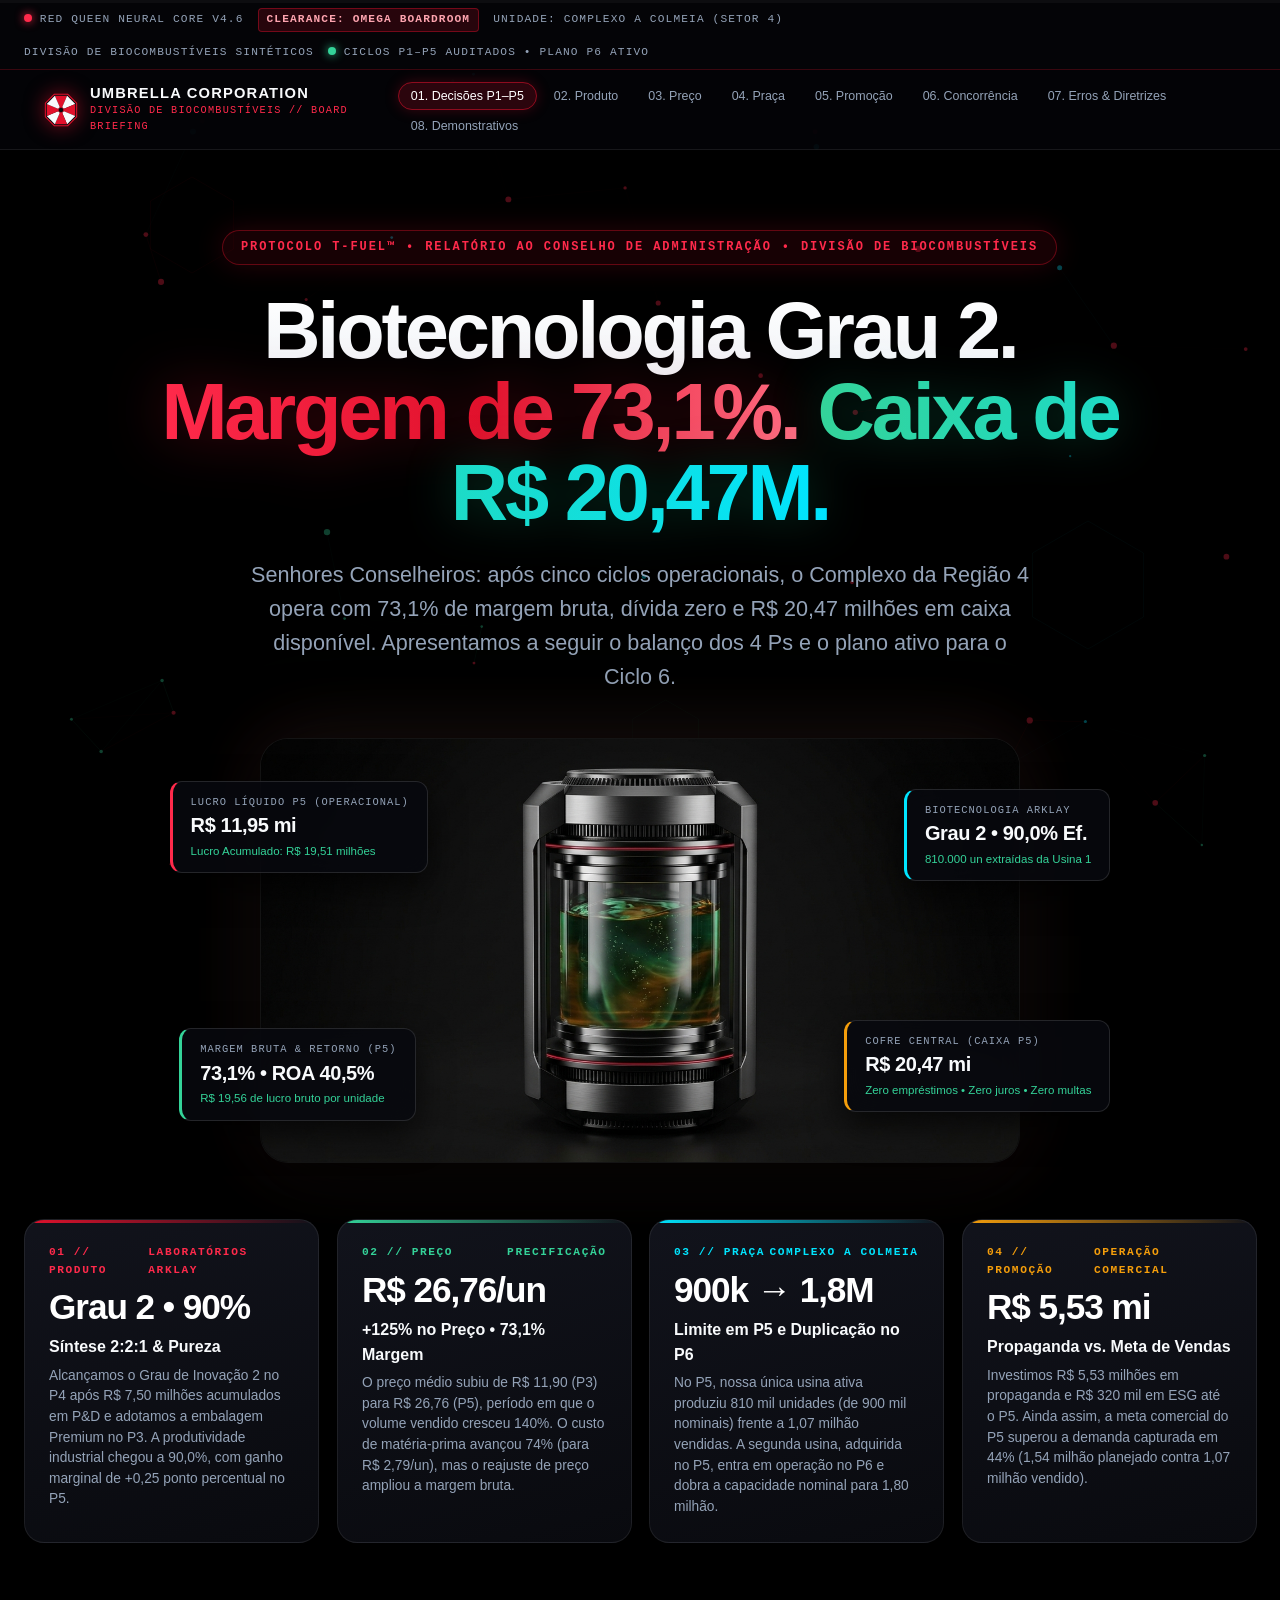
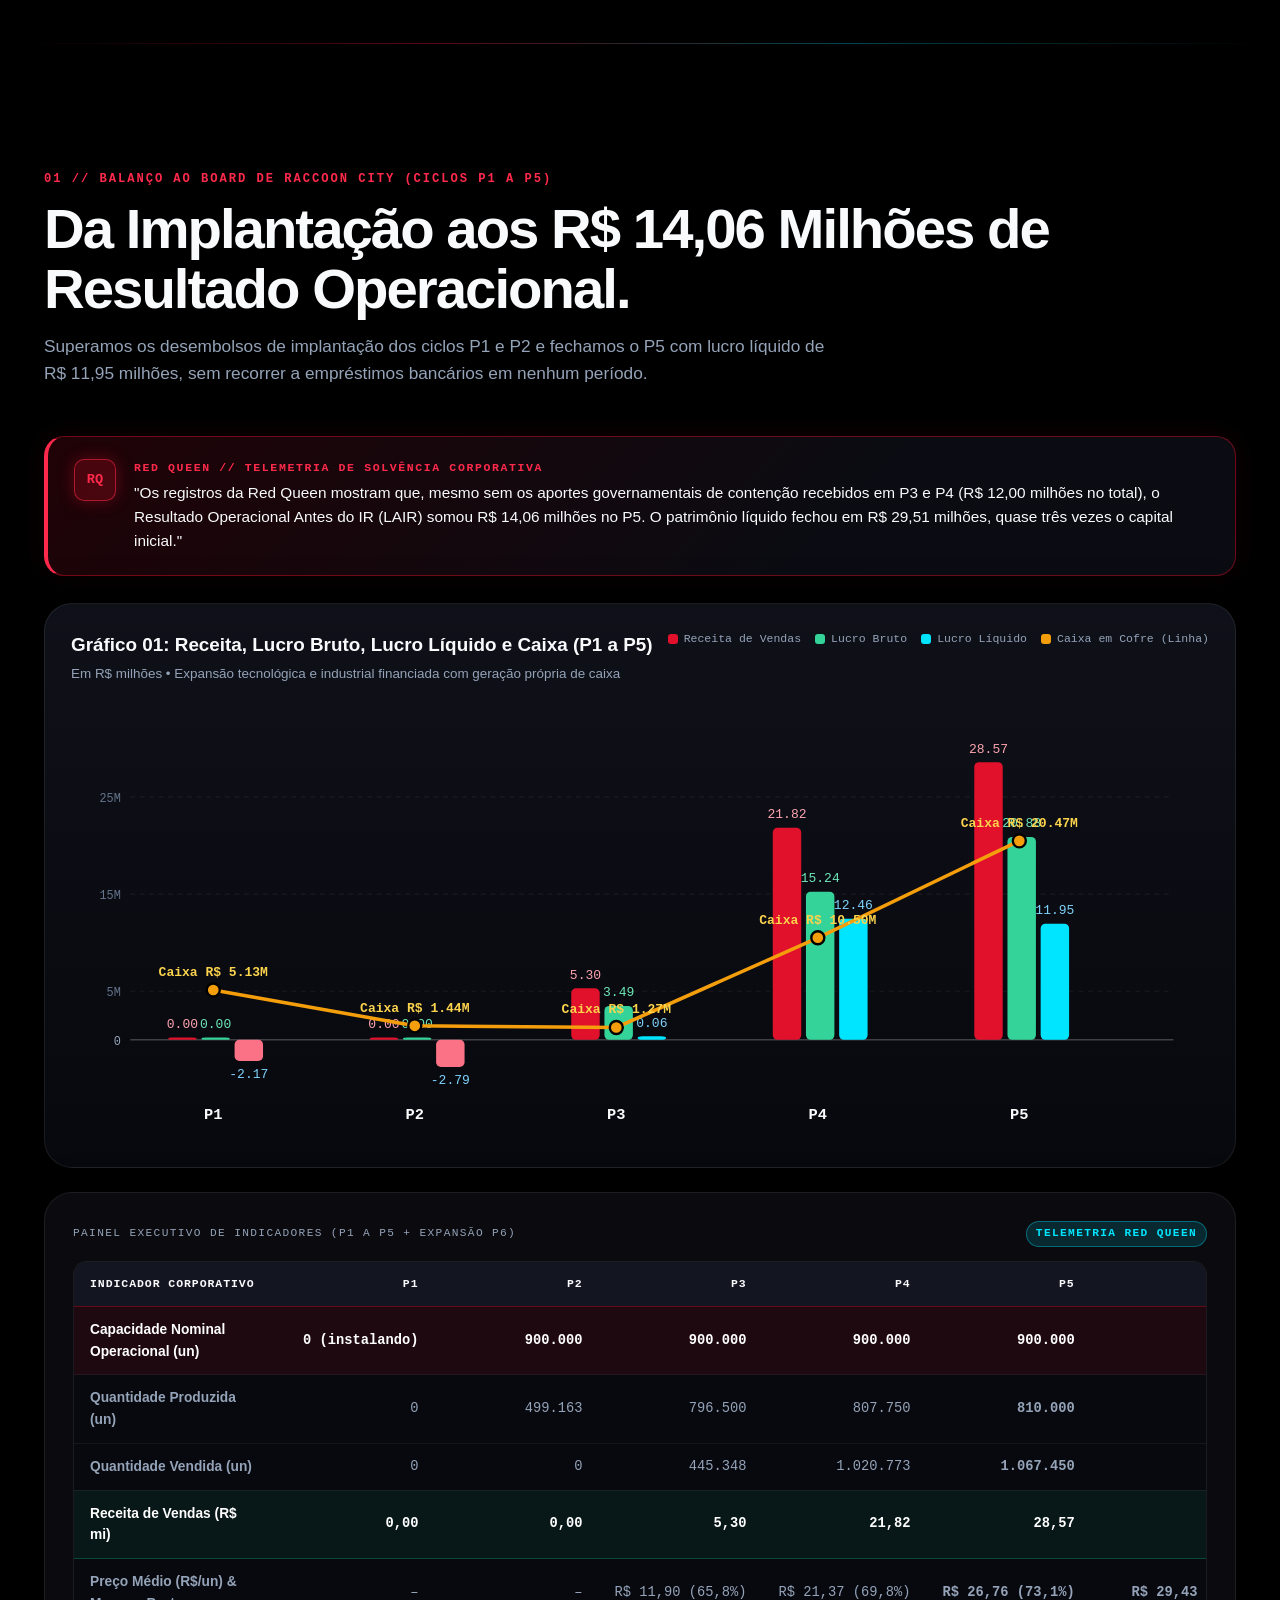
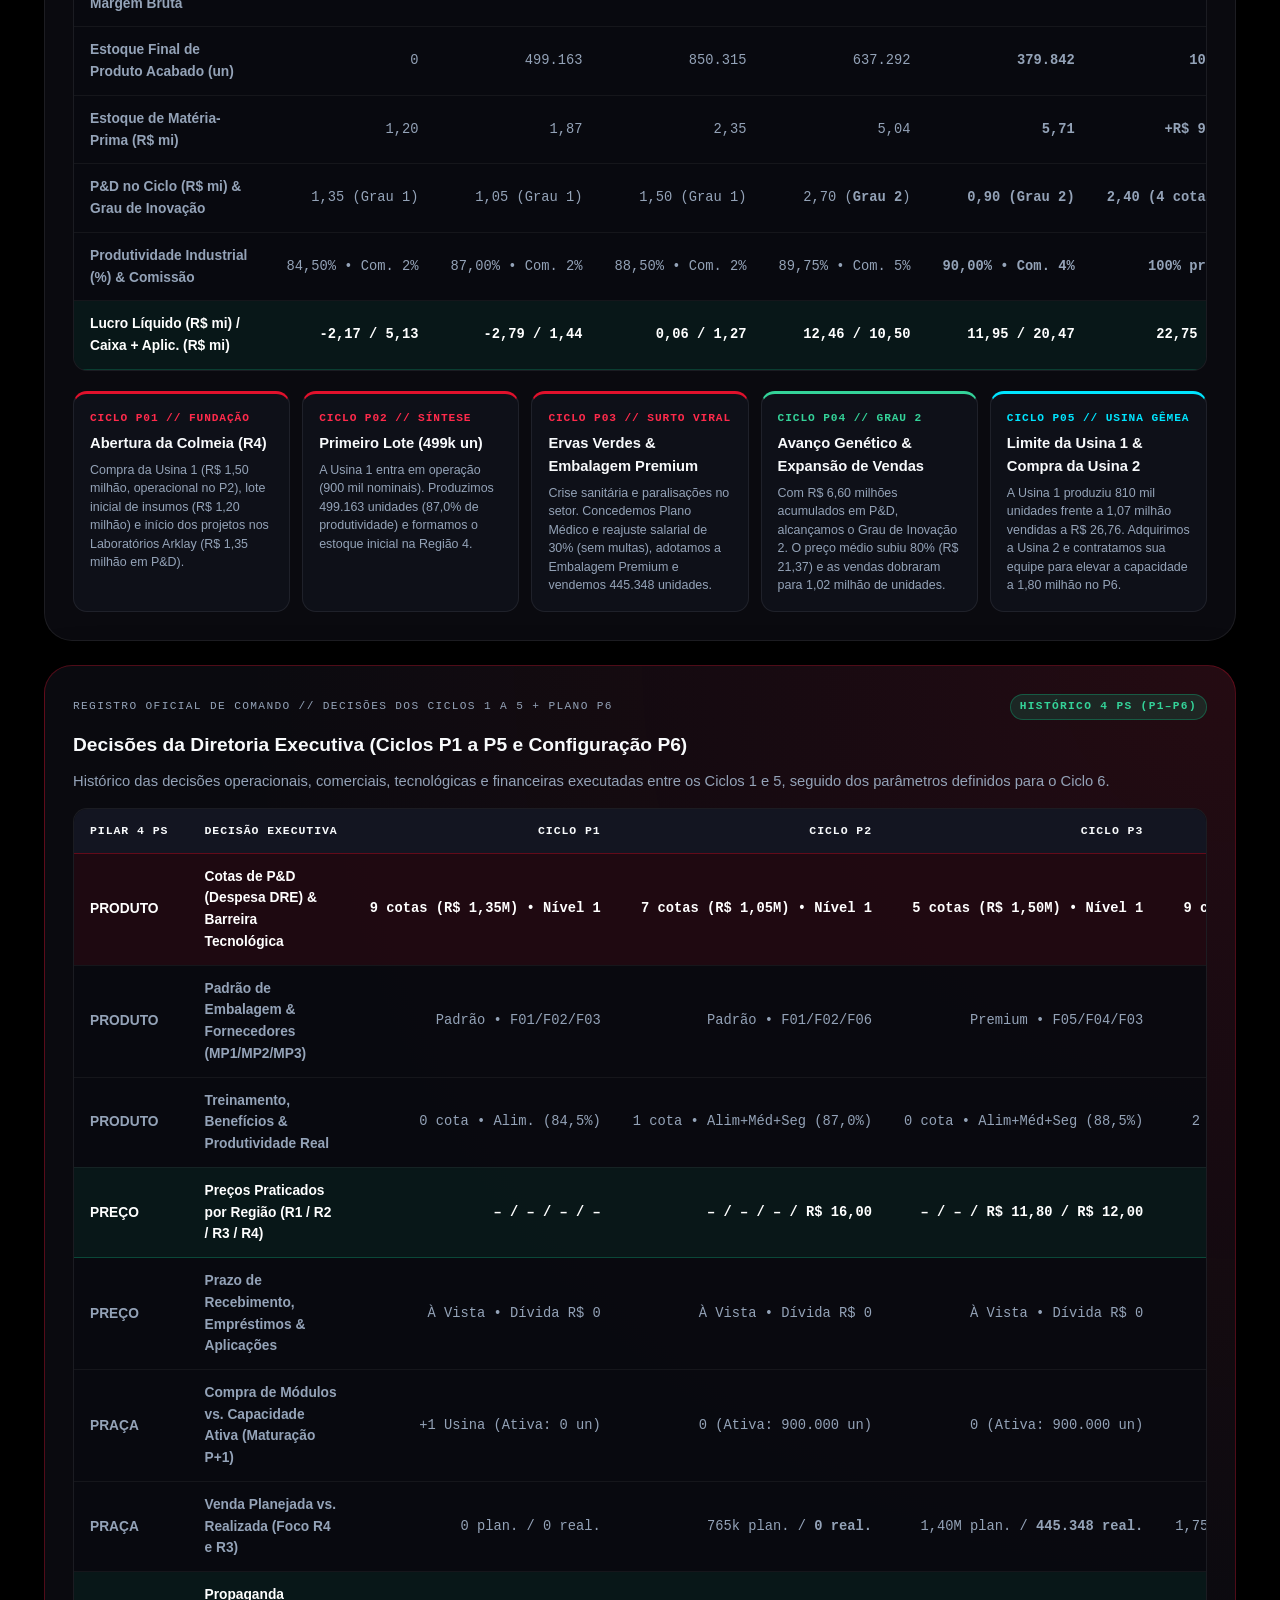
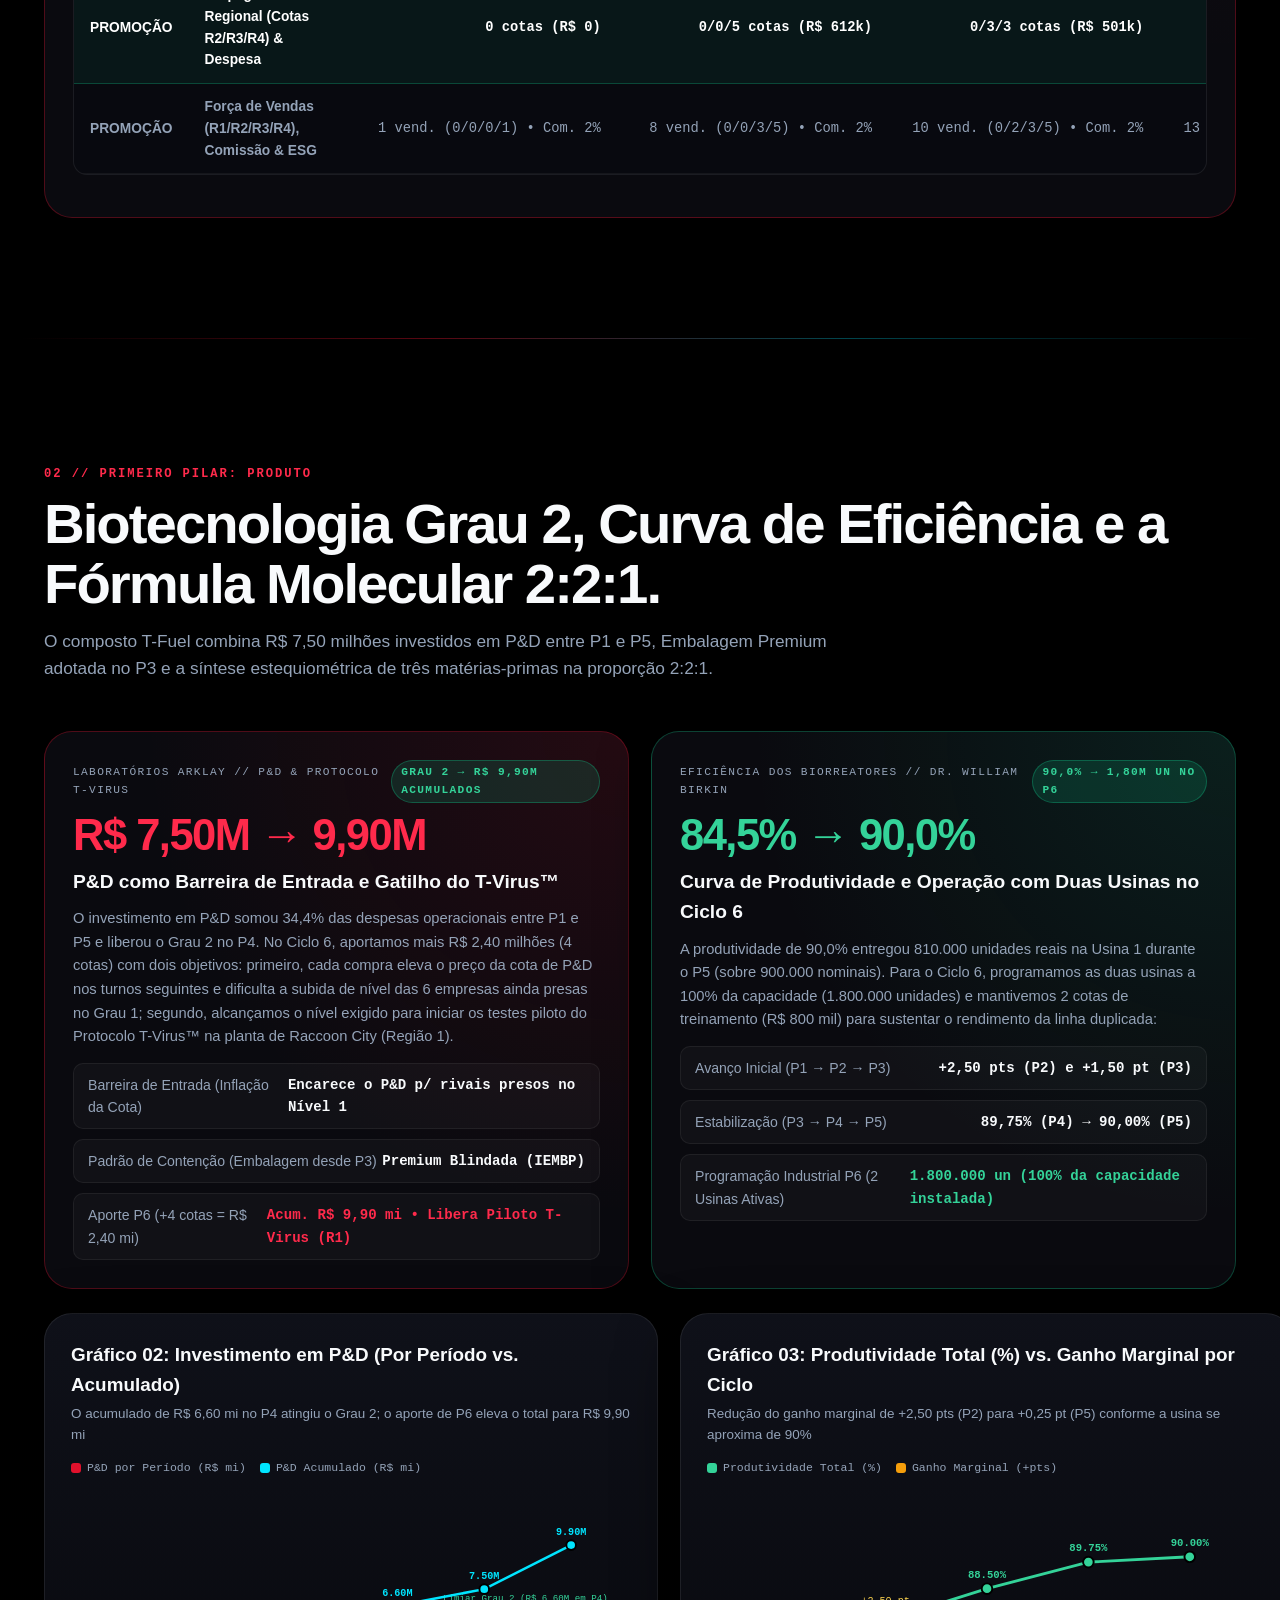
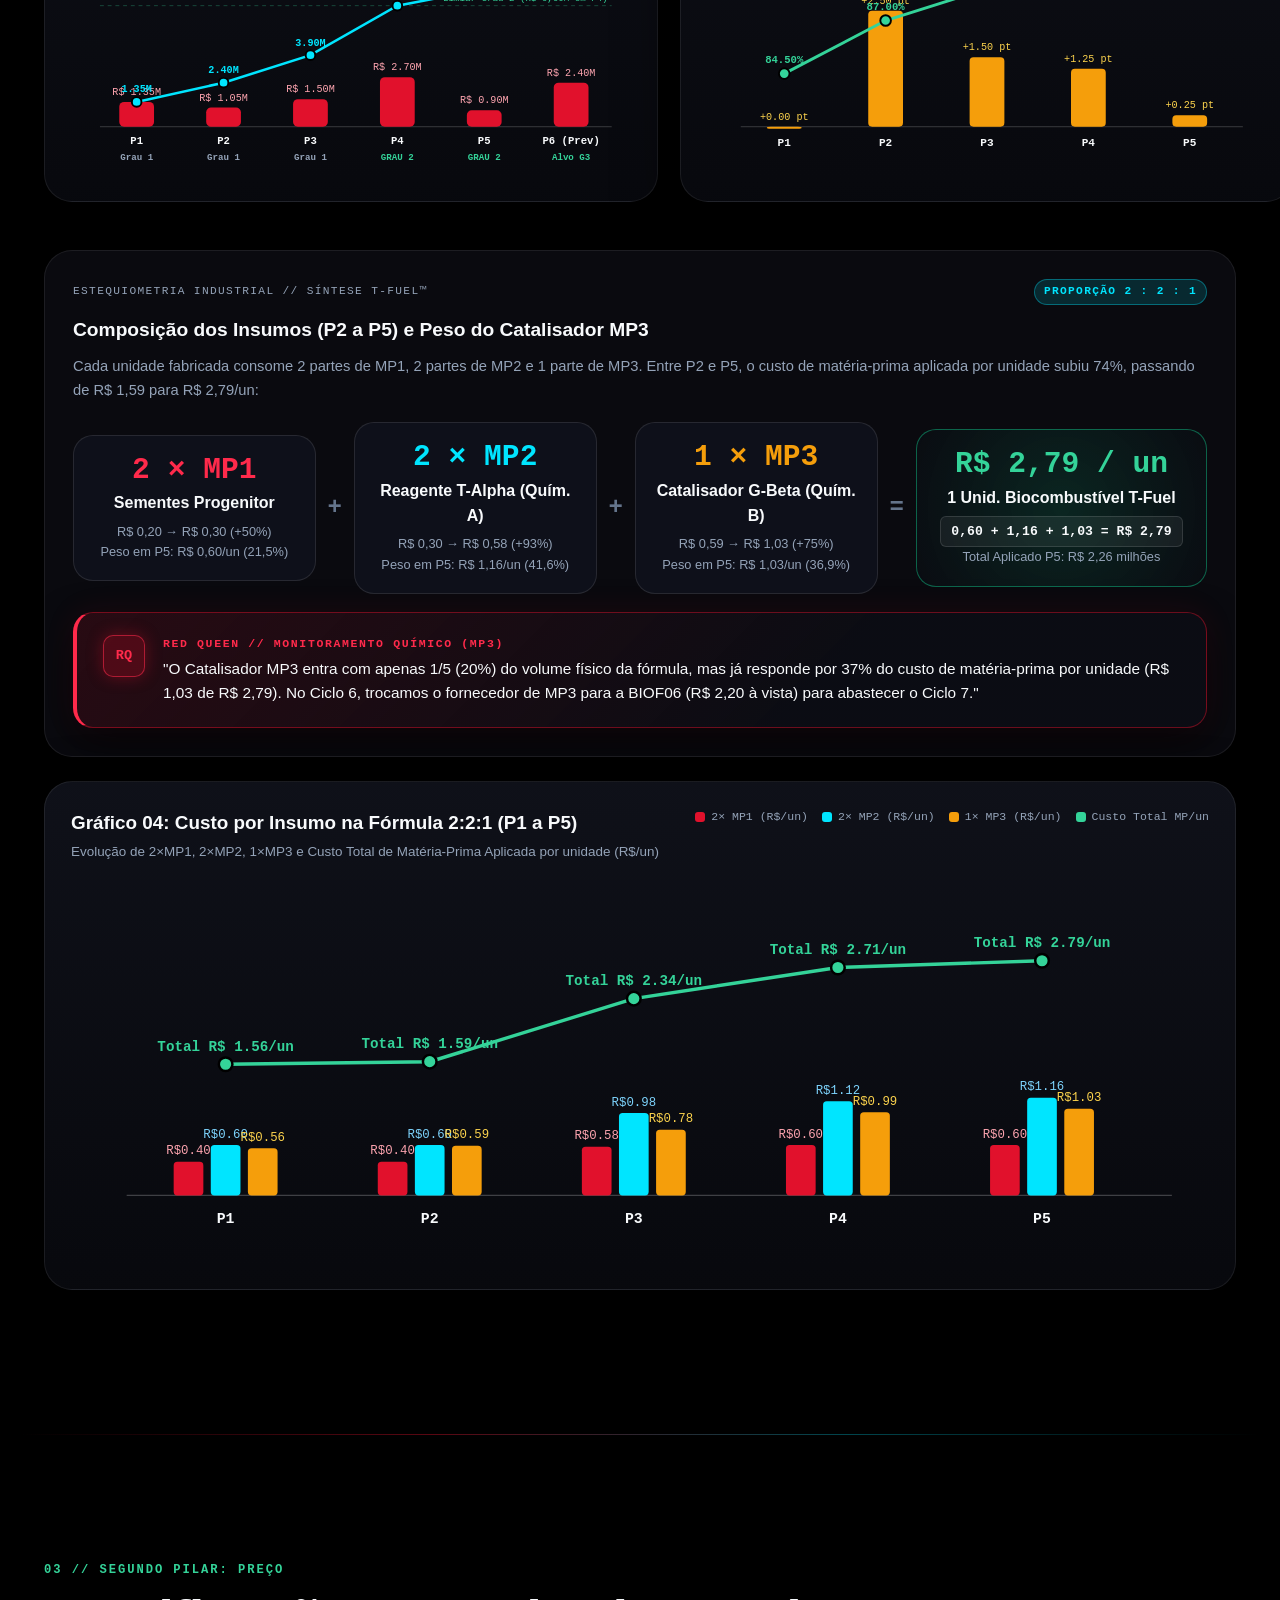
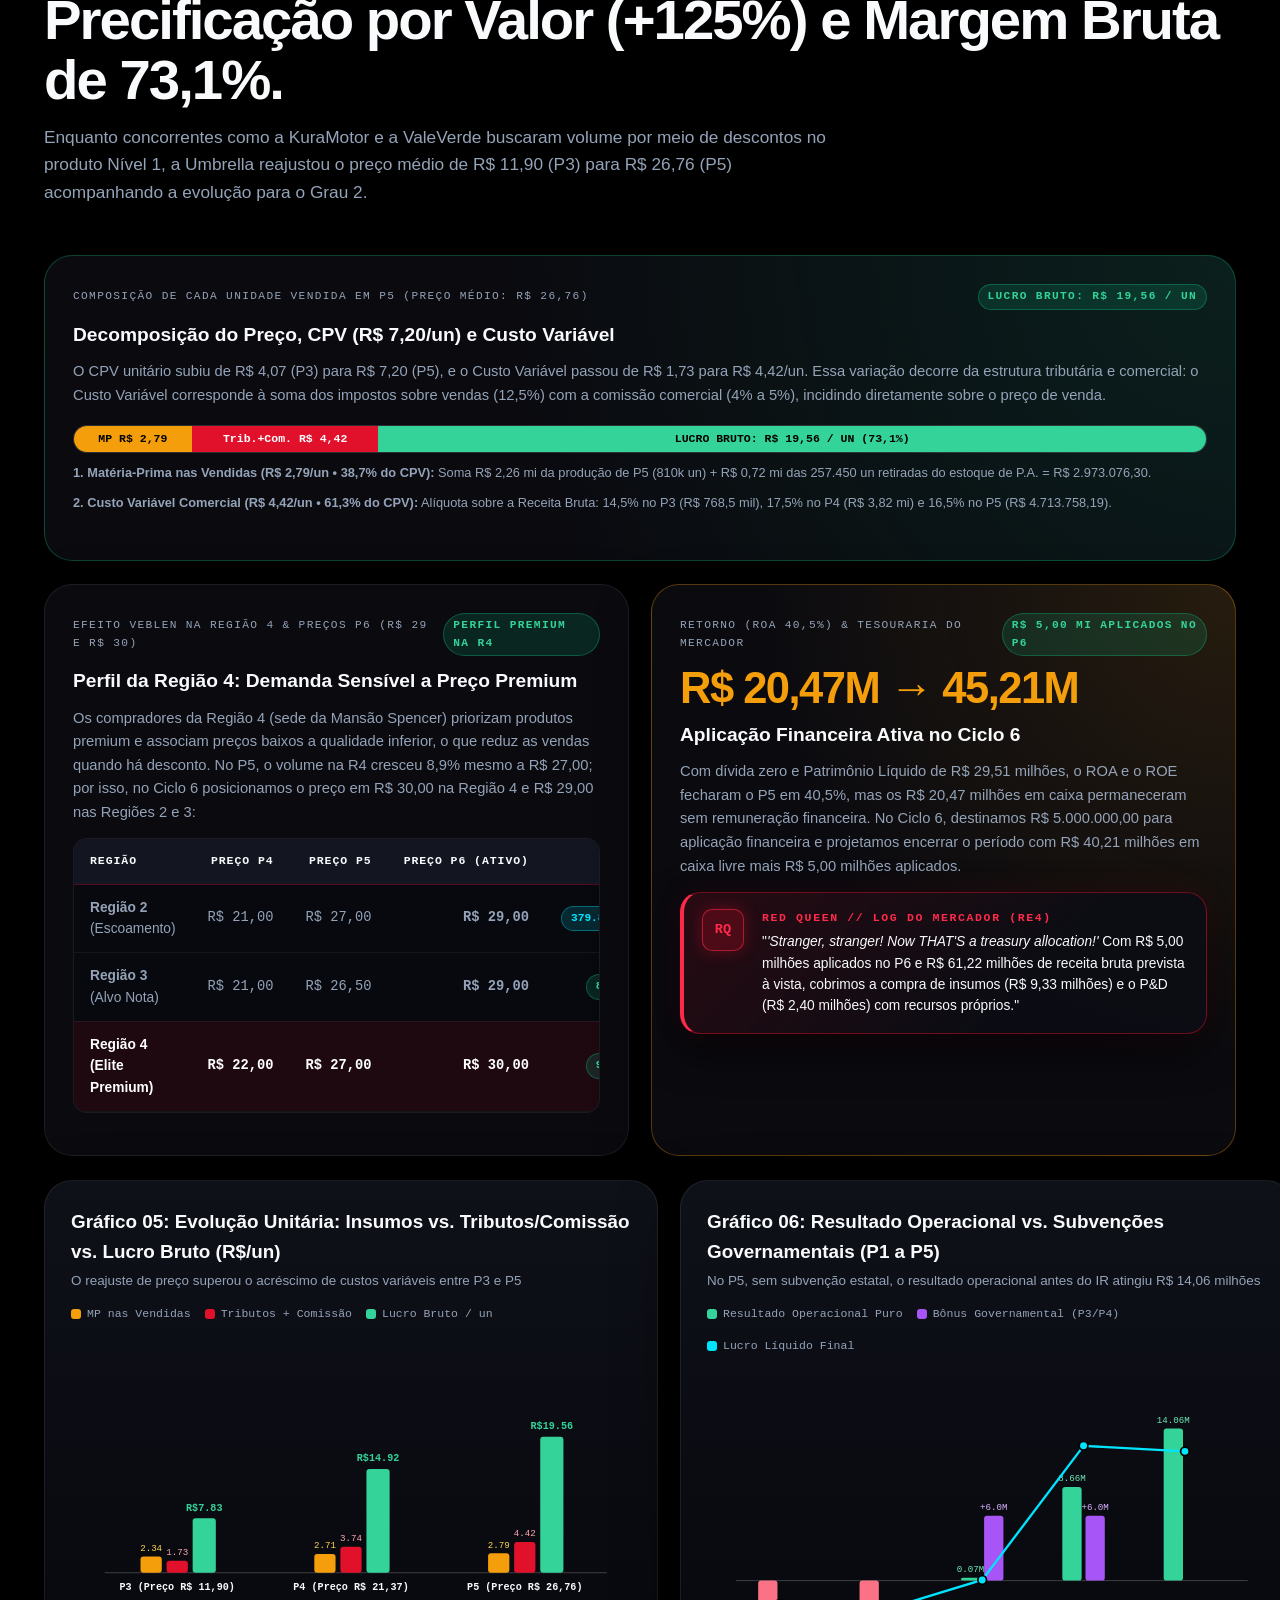
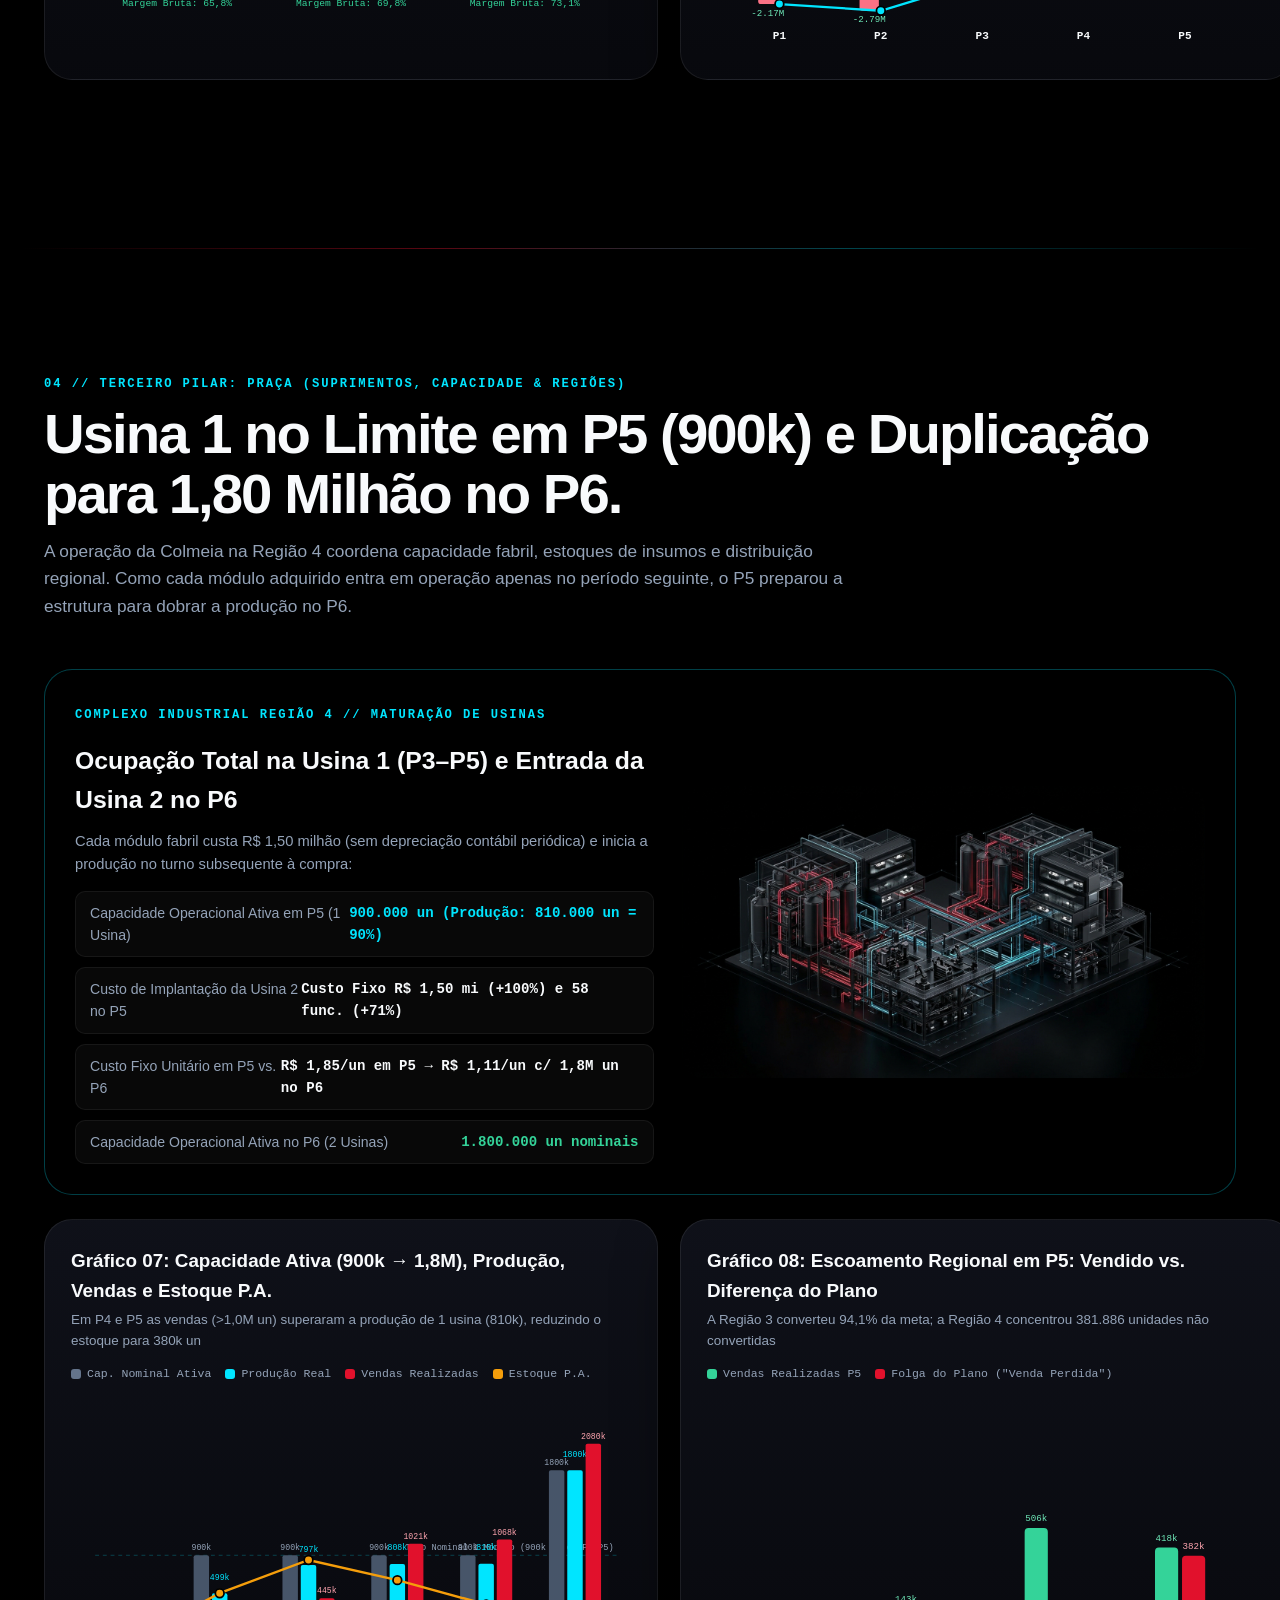
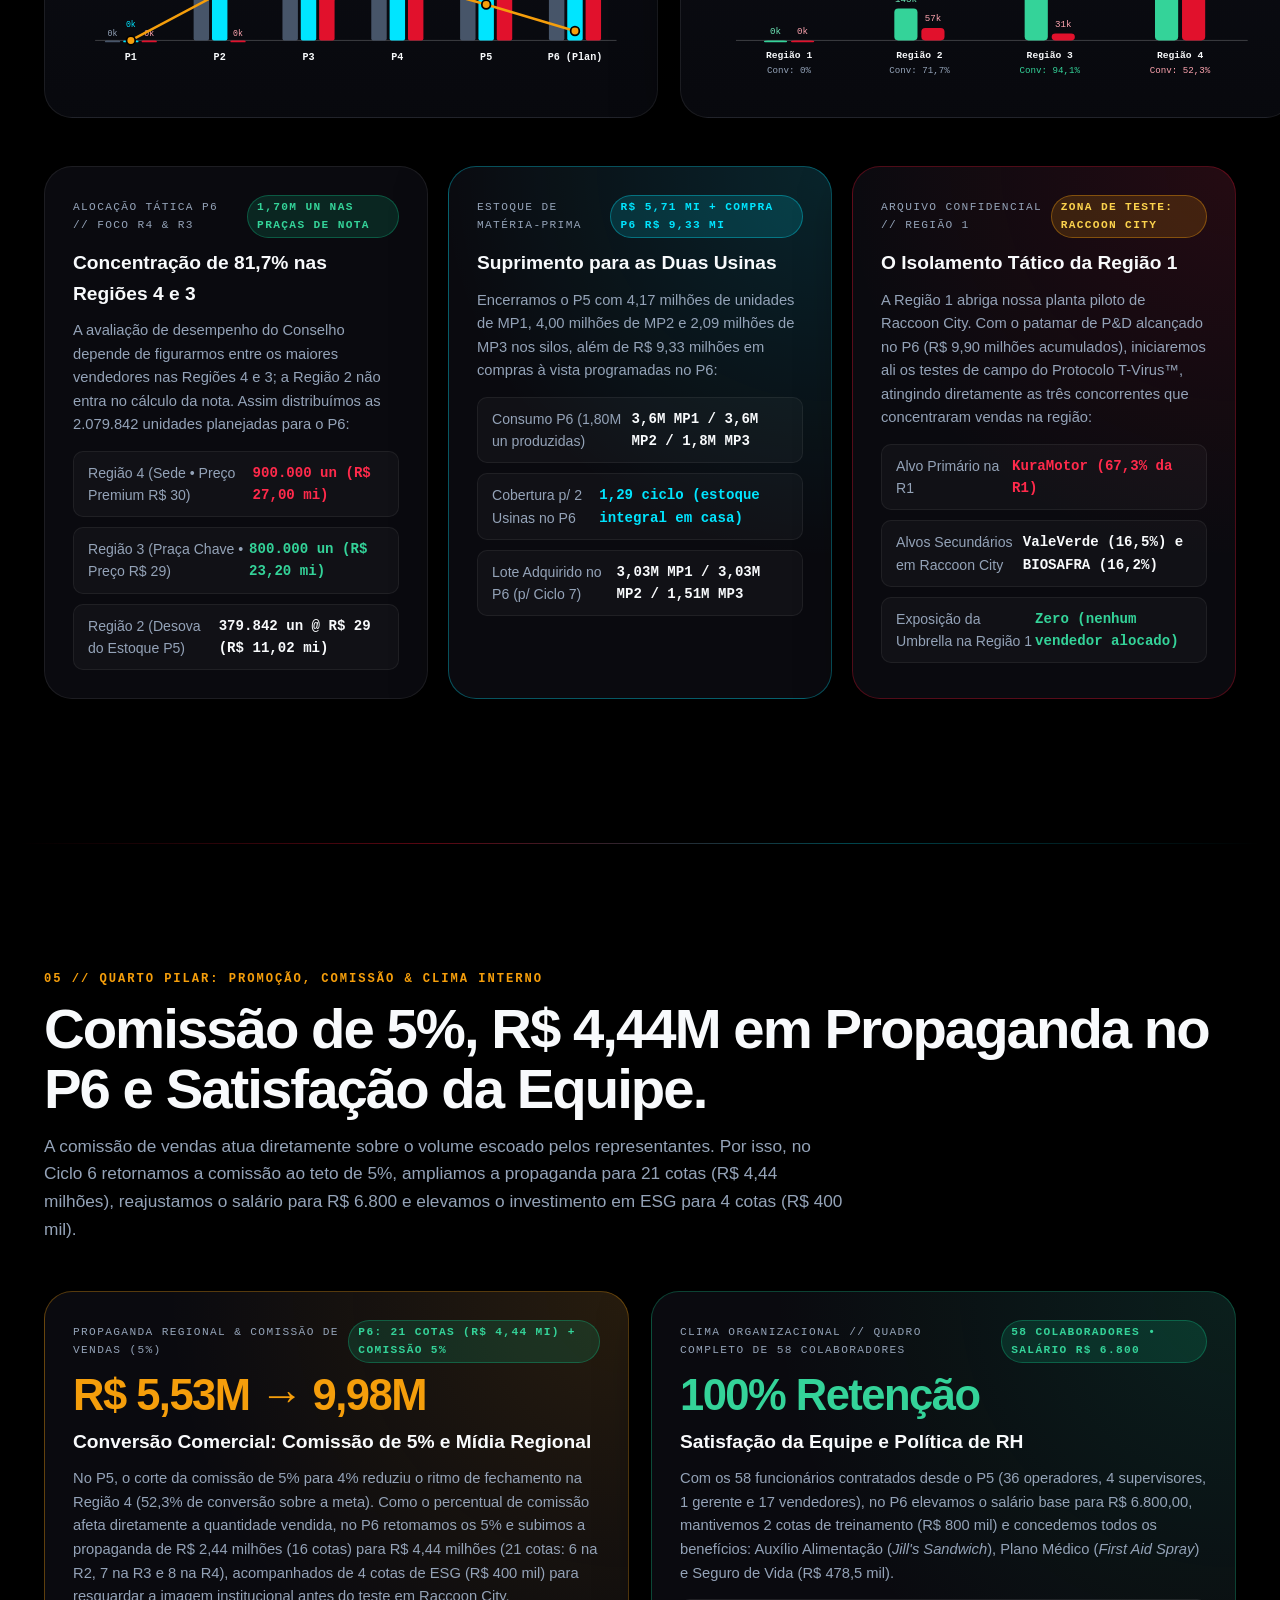
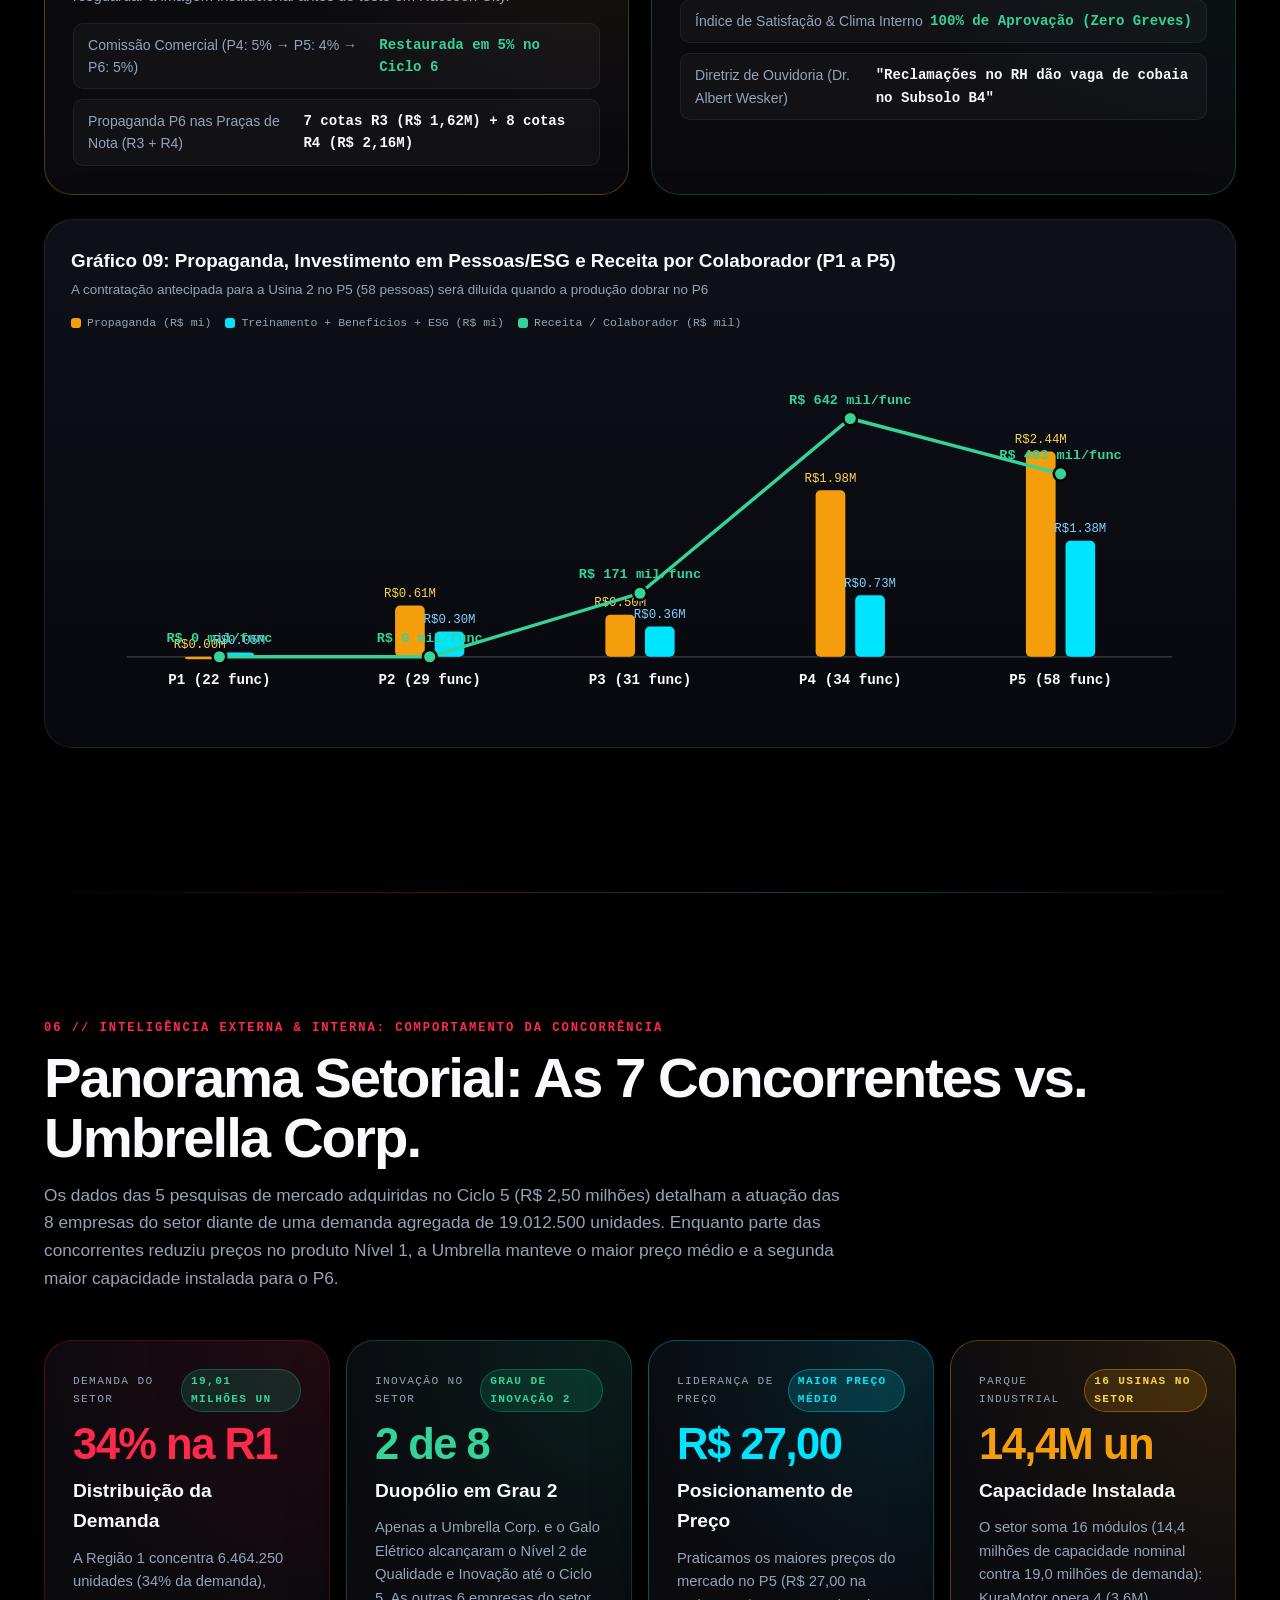
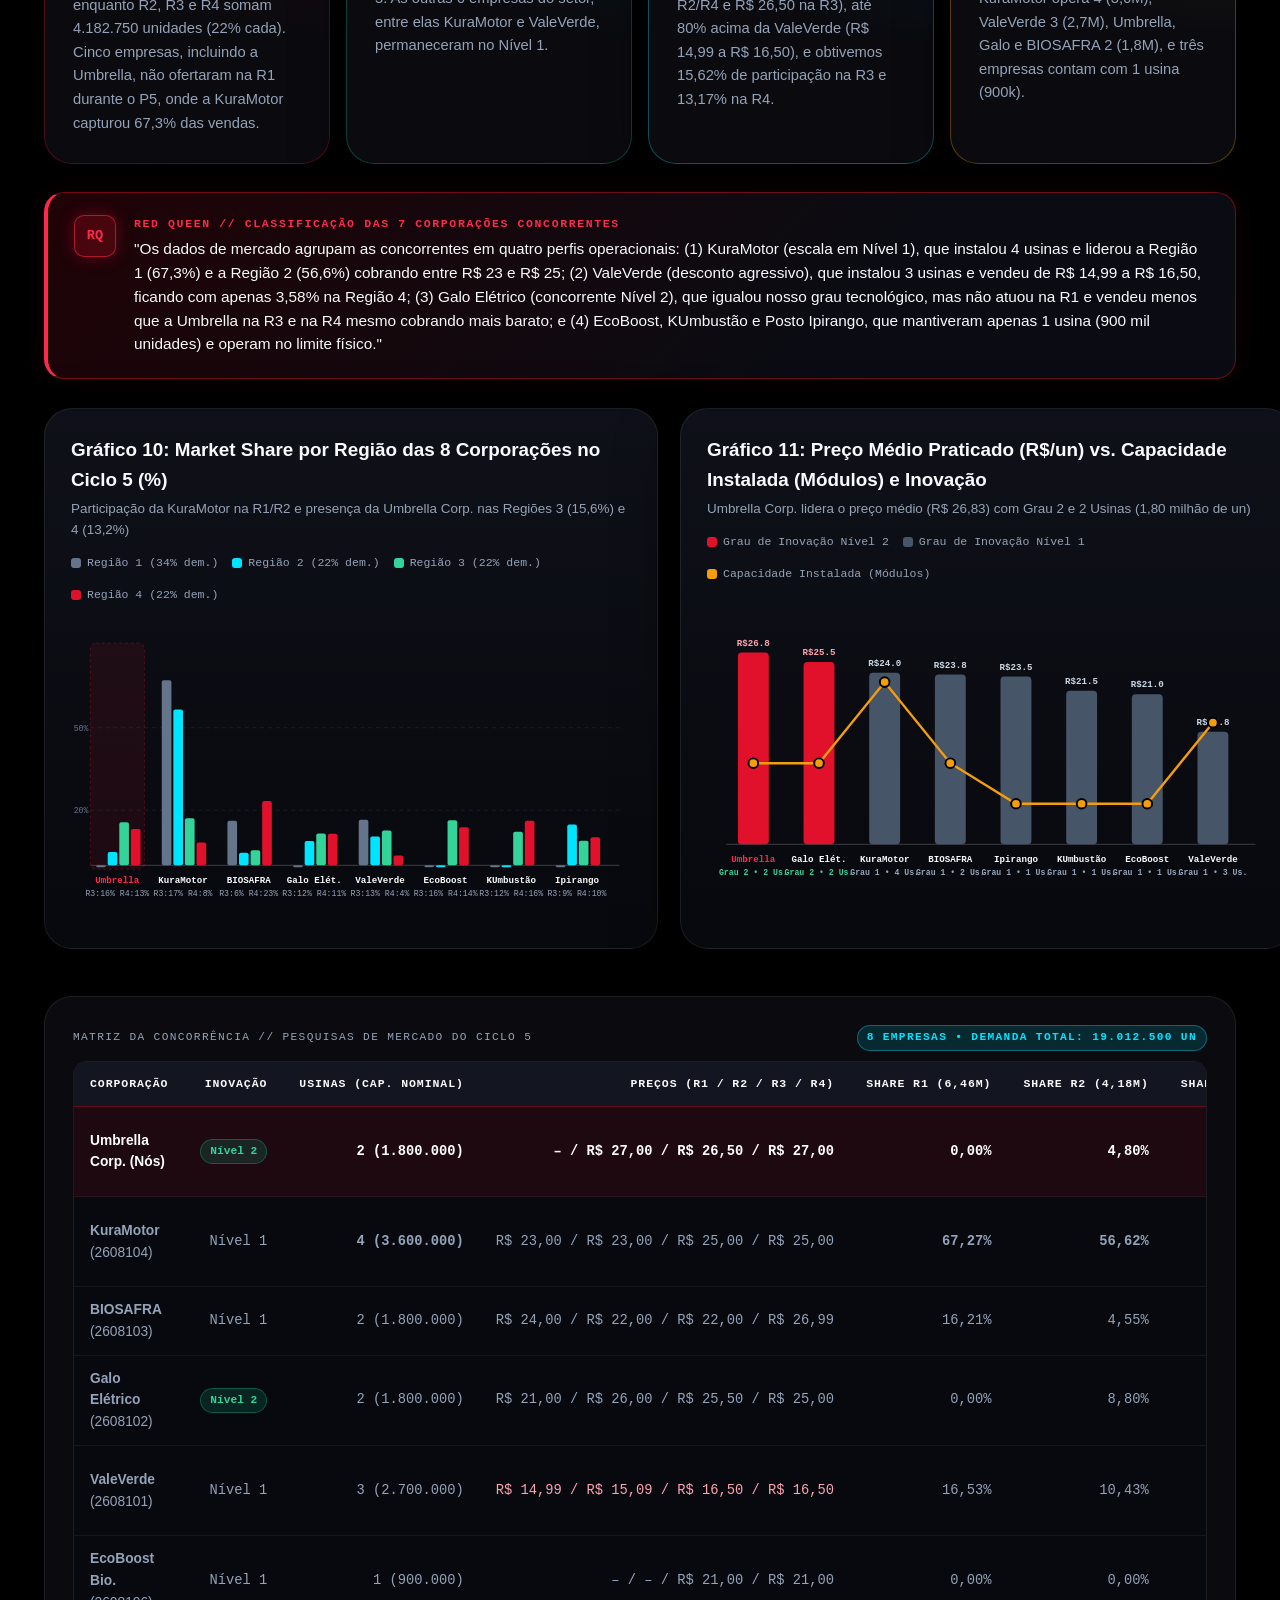
==== commit 394e4ddb: "fix: change Chart 02 label to Por Período and set P1 regional prices to none" ====
--- a/site/index.html
+++ b/site/index.html
@@ -433,7 +433,7 @@
               <tr class="highlight-row">
                 <td><strong>PREÇO</strong></td>
                 <td><strong>Preços Praticados por Região (R1 / R2 / R3 / R4)</strong></td>
-                <td class="num-col">– / – / – / R$ 2,33</td>
+                <td class="num-col">– / – / – / –</td>
                 <td class="num-col">– / – / – / R$ 16,00</td>
                 <td class="num-col">– / – / R$ 11,80 / R$ 12,00</td>
                 <td class="num-col">– / R$ 21 / R$ 21 / R$ 22</td>
@@ -572,11 +572,11 @@
         <div class="chart-panel reveal-on-scroll" id="chartPnD">
           <div class="chart-header">
             <div class="chart-title-group">
-              <h3>Gráfico 02: Investimento em P&amp;D (Anual vs. Acumulado)</h3>
+              <h3>Gráfico 02: Investimento em P&amp;D (Por Período vs. Acumulado)</h3>
               <p>O acumulado de R$ 6,60 mi no P4 atingiu o Grau 2; o aporte de P6 eleva o total para R$ 9,90 mi</p>
             </div>
             <div class="chart-legend">
-              <span class="legend-item"><span class="legend-swatch" style="background:#e1112c"></span>P&amp;D no Ciclo (R$ mi)</span>
+              <span class="legend-item"><span class="legend-swatch" style="background:#e1112c"></span>P&amp;D por Período (R$ mi)</span>
               <span class="legend-item"><span class="legend-swatch" style="background:#00e5ff"></span>P&amp;D Acumulado (R$ mi)</span>
             </div>
           </div>
